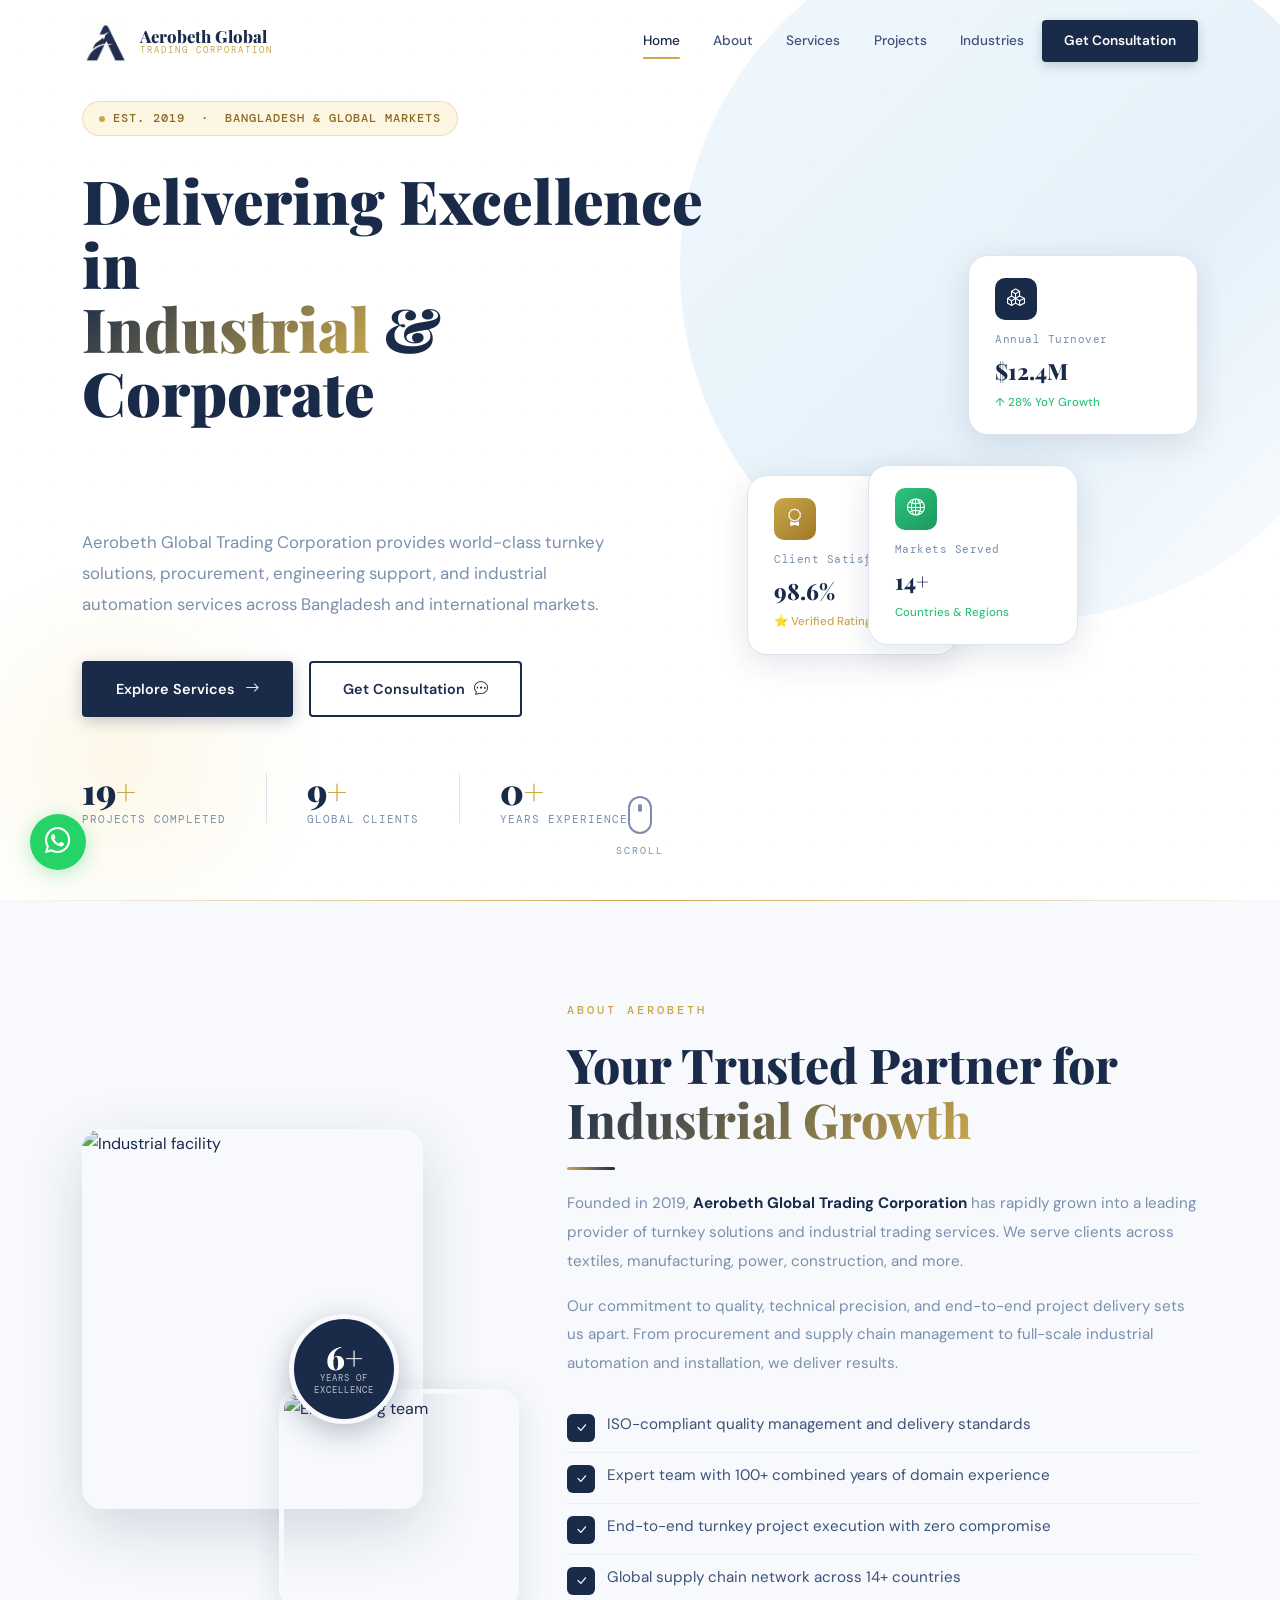
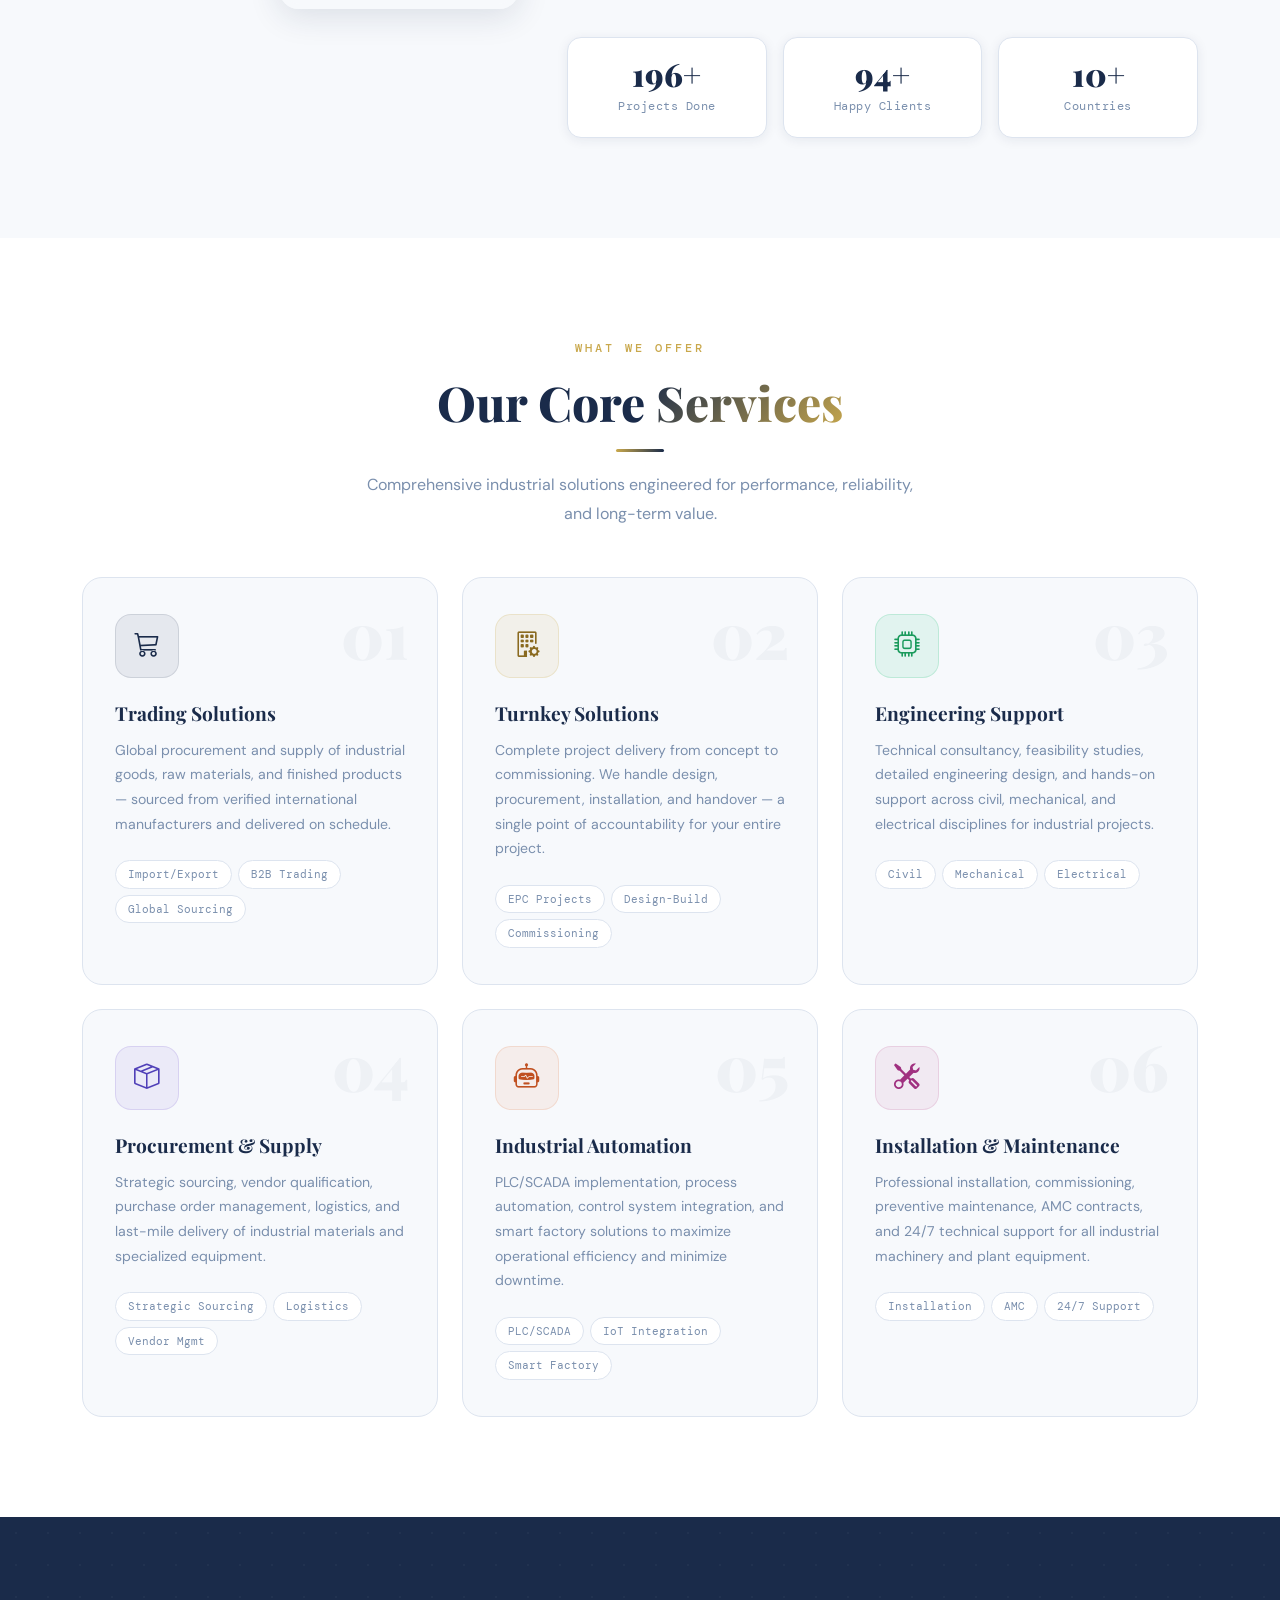
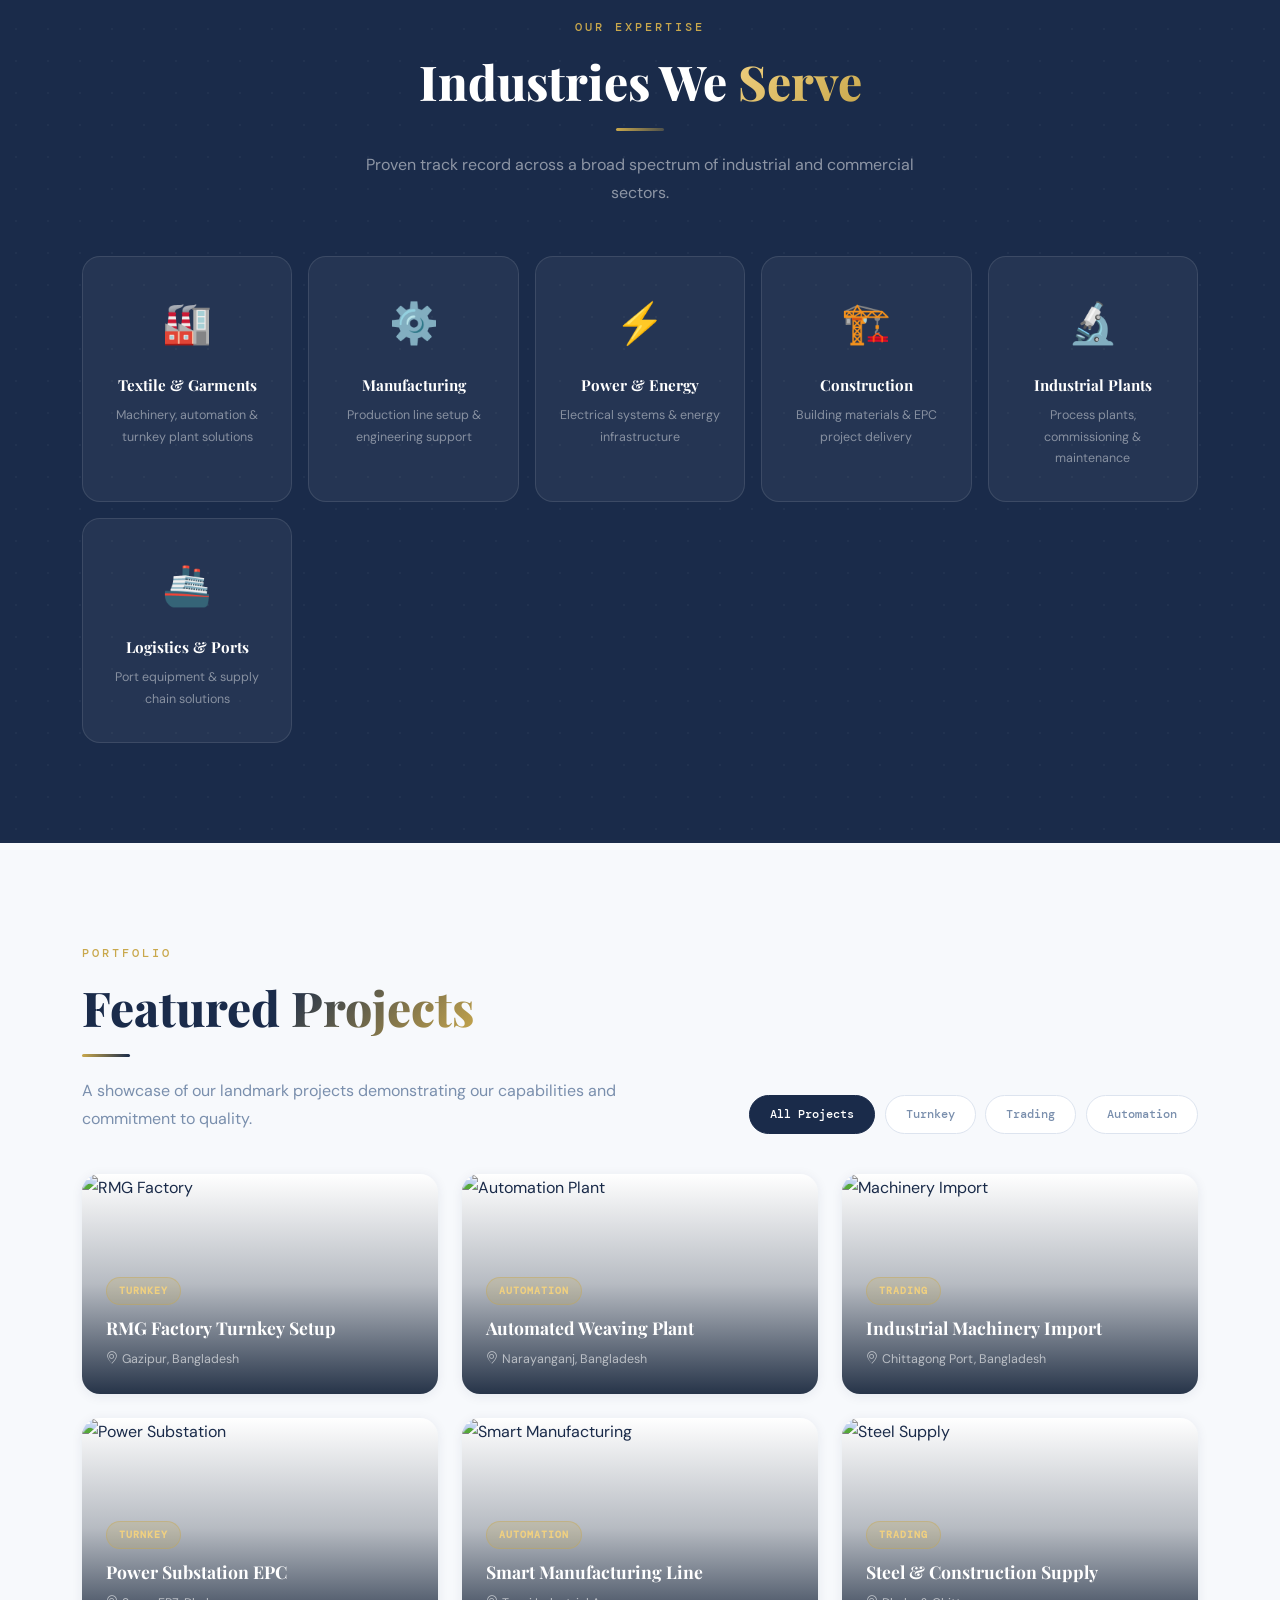
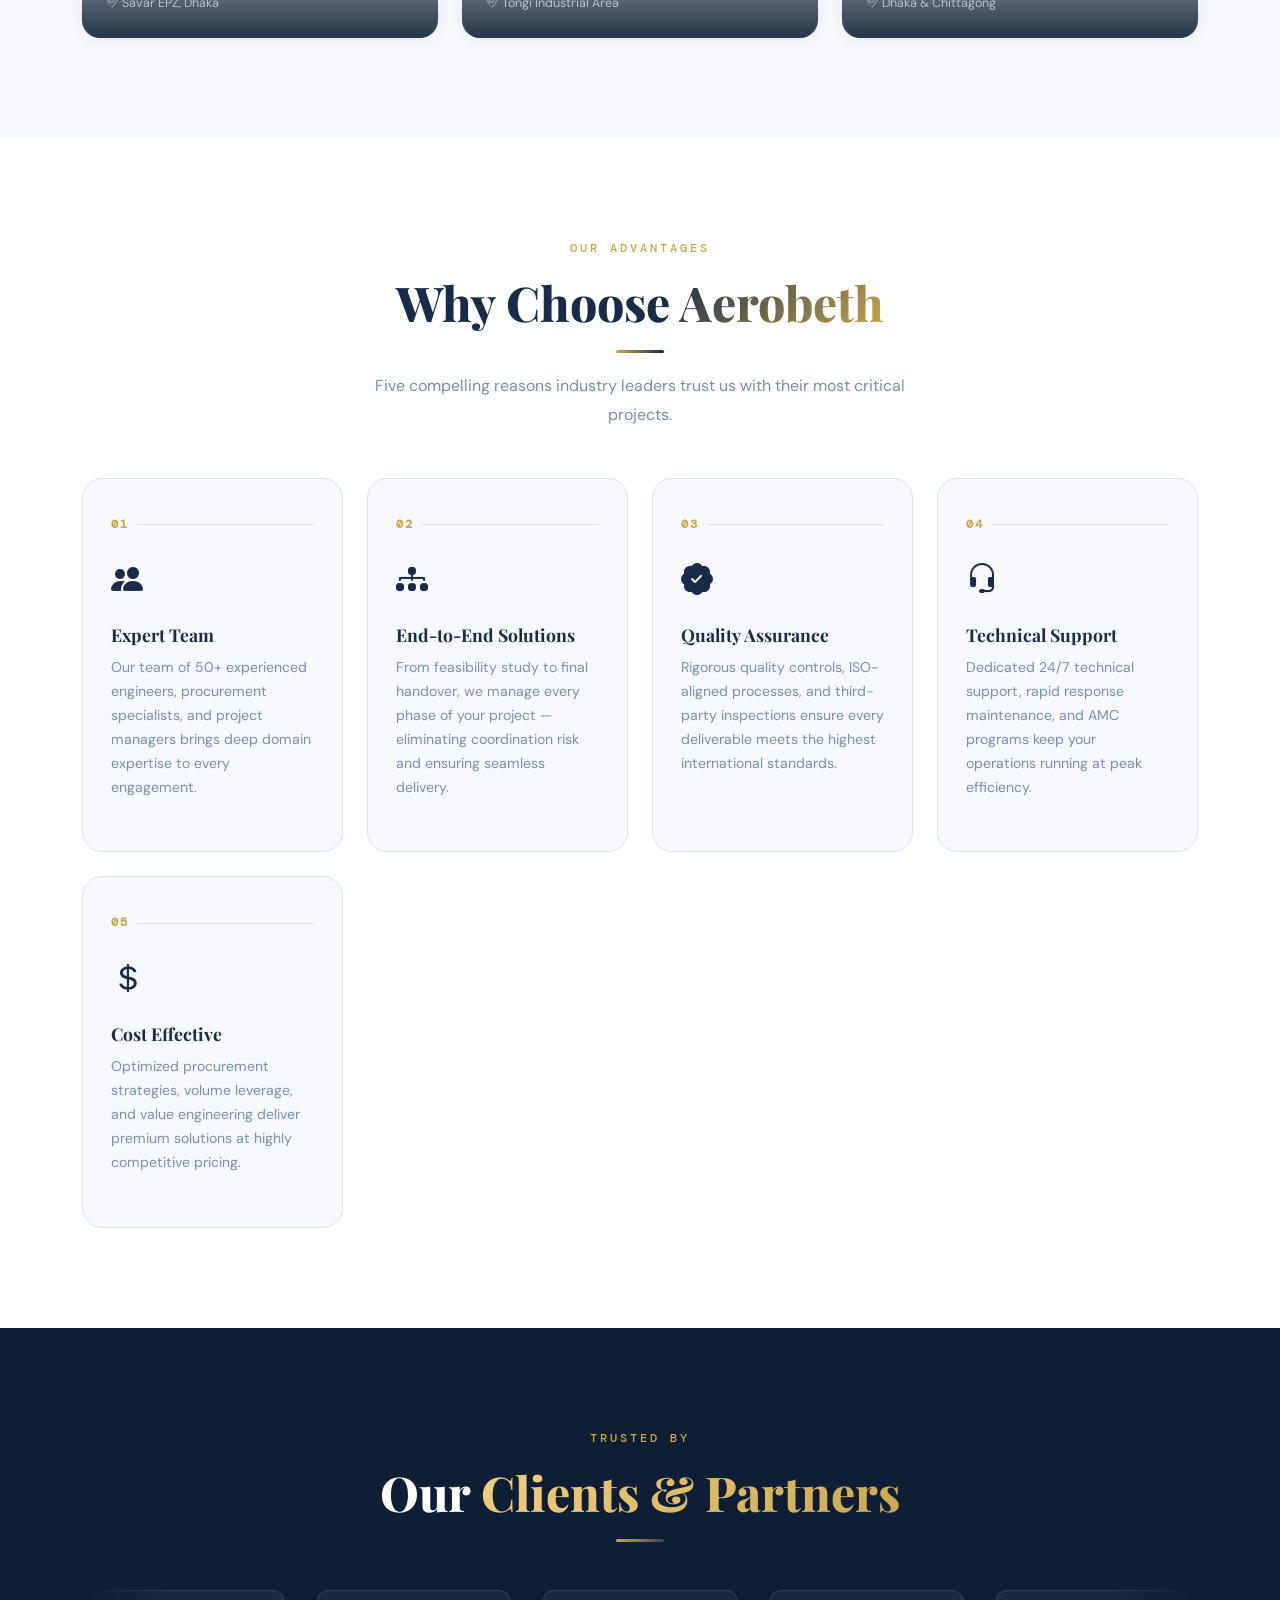
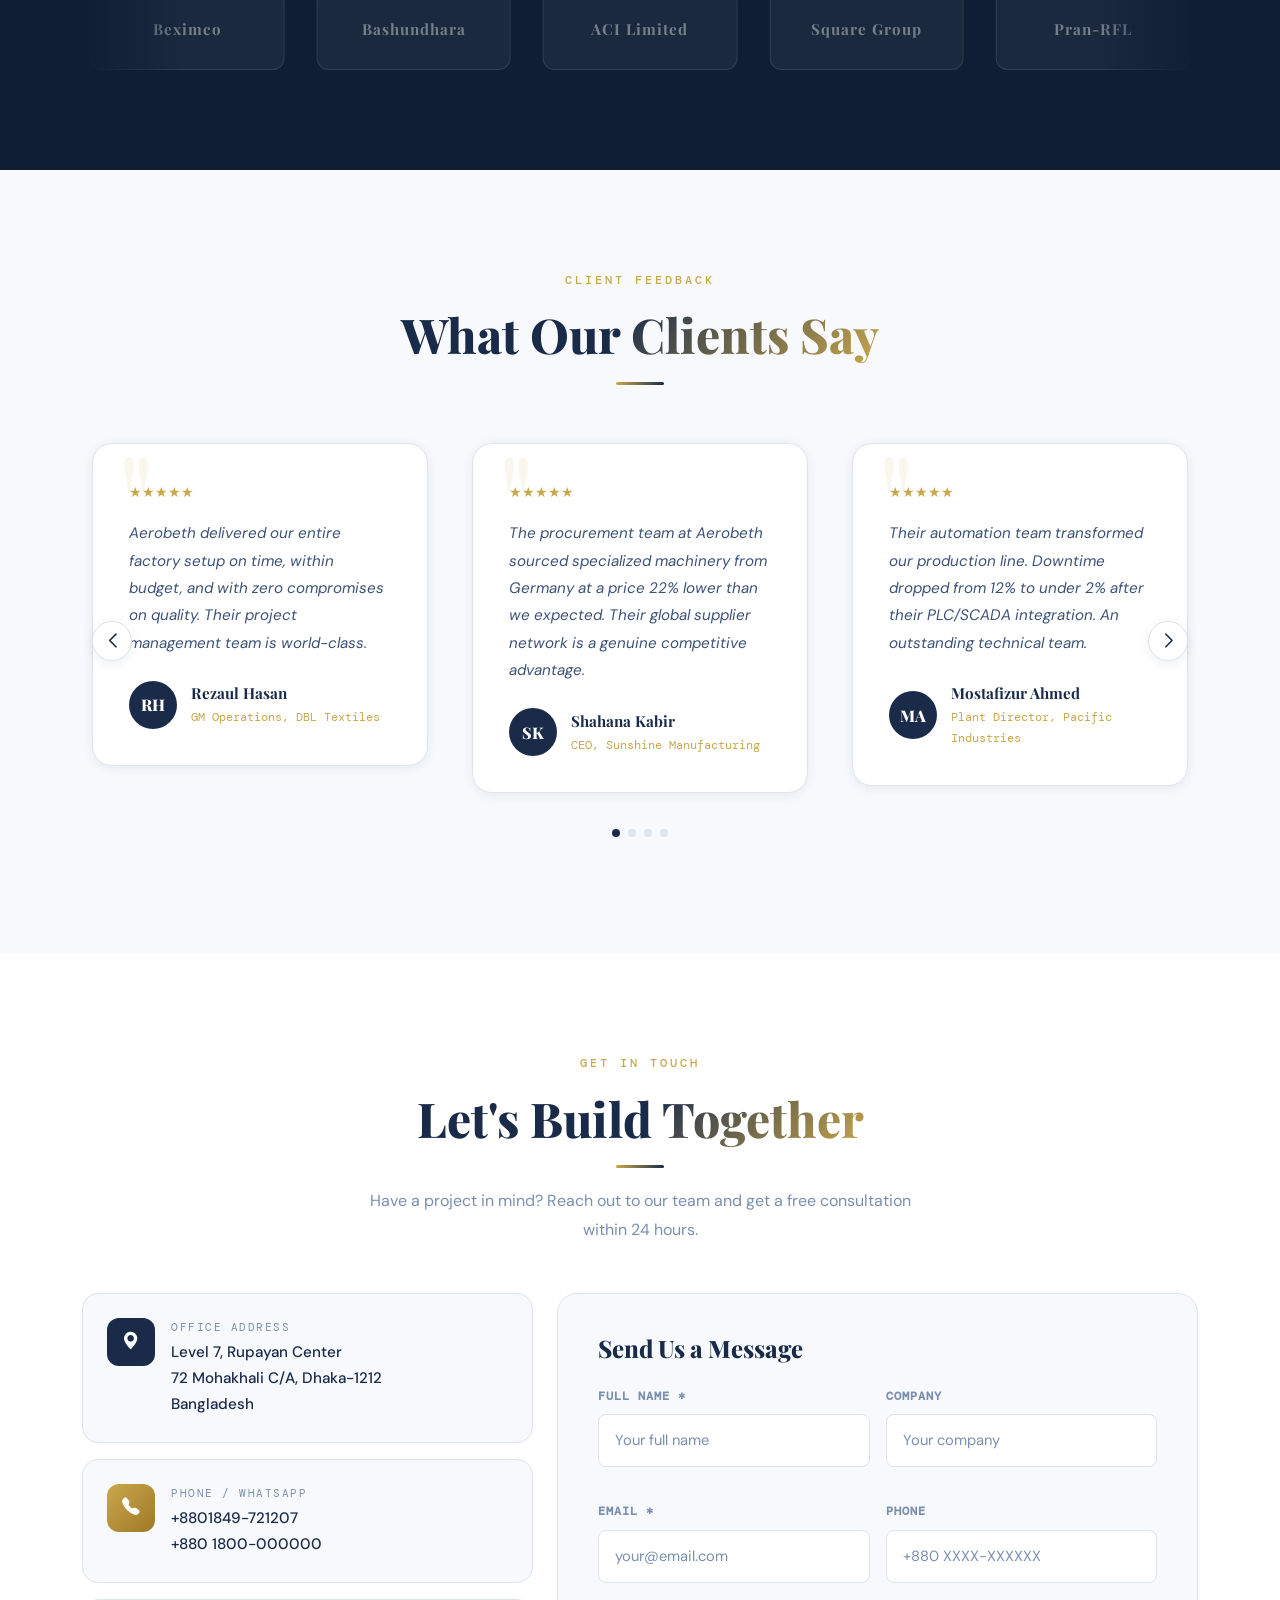
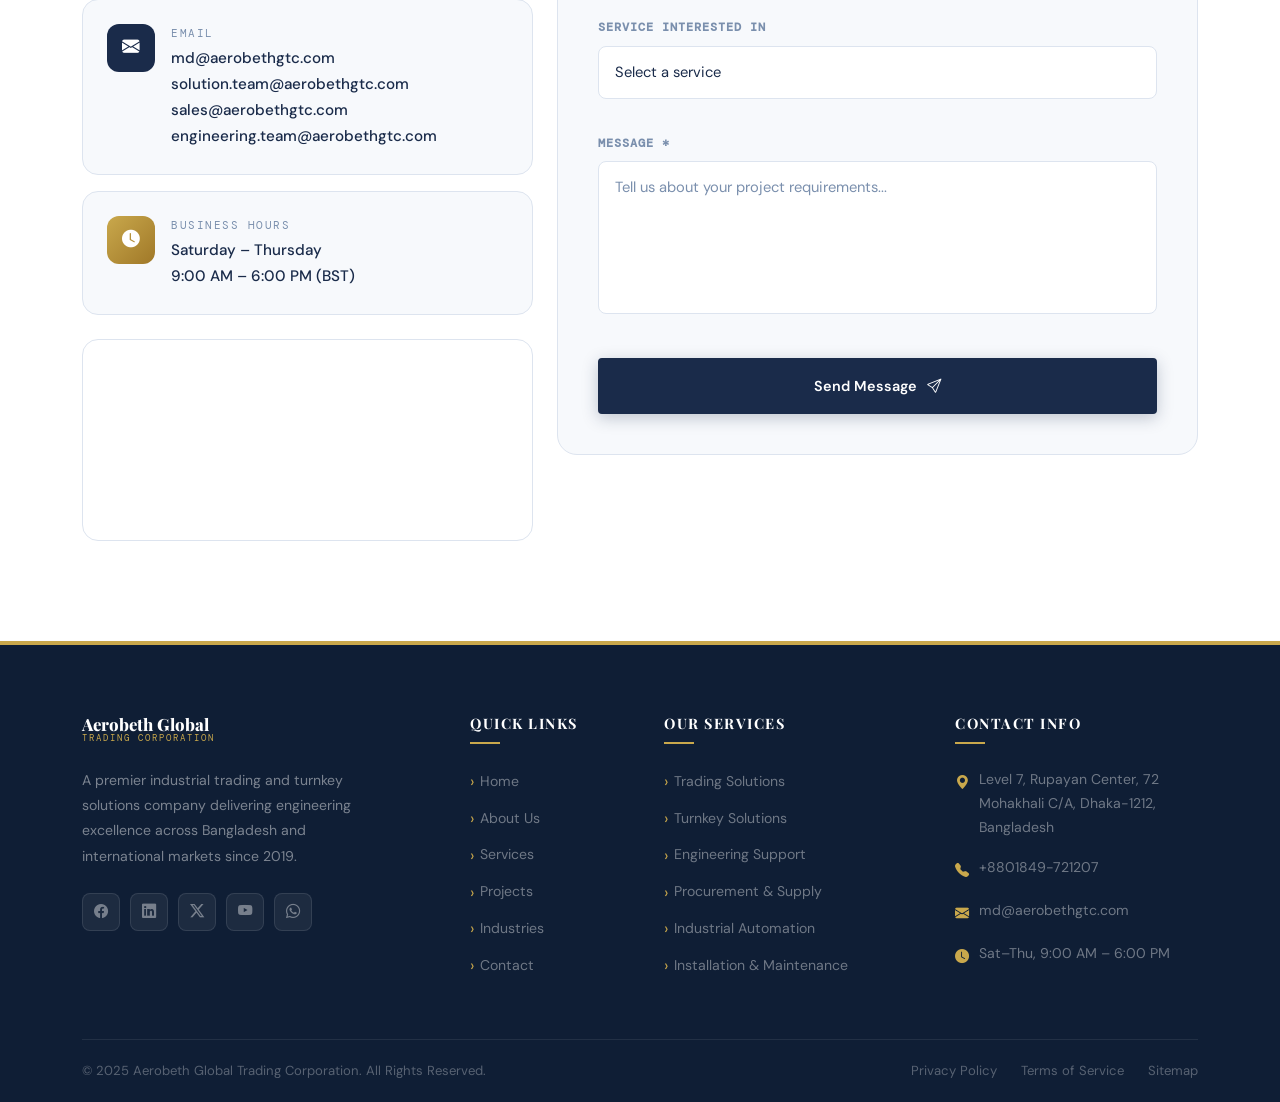
==== index.html @ a818eb40 "Aerobeth Global Trading Corporation" ====
<!DOCTYPE html>
<html lang="en">
<head>
  <meta charset="UTF-8" />
  <meta name="viewport" content="width=device-width, initial-scale=1.0" />
  <meta name="description" content="Aerobeth Global Trading Corporation – Premier Turnkey Solutions, Industrial Trading, Engineering Support & Procurement since 2019." />
  <title>Aerobeth Global Trading Corporation | Turnkey Solutions & Trading</title>

  <link rel="preconnect" href="https://fonts.googleapis.com" />
  <link rel="preconnect" href="https://fonts.gstatic.com" crossorigin />
  <link href="https://fonts.googleapis.com/css2?family=DM+Sans:wght@300;400;500;600;700&family=Playfair+Display:wght@700;800;900&family=DM+Mono:wght@400;500&display=swap" rel="stylesheet" />
  <link href="https://cdn.jsdelivr.net/npm/bootstrap@5.3.3/dist/css/bootstrap.min.css" rel="stylesheet" />
  <link href="https://cdn.jsdelivr.net/npm/bootstrap-icons@1.11.3/font/bootstrap-icons.css" rel="stylesheet" />
  <link href="https://cdnjs.cloudflare.com/ajax/libs/aos/2.3.4/aos.css" rel="stylesheet" />
  <link href="https://cdn.jsdelivr.net/npm/swiper@11/swiper-bundle.min.css" rel="stylesheet" />

<style>
:root {
  --navy: #1a2b4a;
  --navy-deep: #0f1e35;
  --navy-mid: #243655;
  --accent: #c9a84c;
  --accent-light: #f0d080;
  --accent-pale: #fdf6e3;
  --sky: #e8f4fb;
  --white: #ffffff;
  --off-white: #f7f9fc;
  --light-bg: #f0f4f9;
  --border: #dde4ef;
  --border-soft: #eaeff8;
  --text-dark: #1a2b4a;
  --text-mid: #3d5278;
  --text-muted: #7a8fad;
  --shadow-sm: 0 2px 12px rgba(26,43,74,0.08);
  --shadow-md: 0 8px 32px rgba(26,43,74,0.12);
  --shadow-lg: 0 20px 60px rgba(26,43,74,0.16);
  --font-display: 'Playfair Display', serif;
  --font-body: 'DM Sans', sans-serif;
  --font-mono: 'DM Mono', monospace;
  --transition: all 0.3s cubic-bezier(0.4,0,0.2,1);
}

*, *::before, *::after { box-sizing: border-box; margin: 0; padding: 0; }
html { scroll-behavior: smooth; }
body { font-family: var(--font-body); background: var(--white); color: var(--text-dark); overflow-x: hidden; line-height: 1.7; }
::selection { background: var(--navy); color: var(--white); }
::-webkit-scrollbar { width: 5px; }
::-webkit-scrollbar-track { background: var(--off-white); }
::-webkit-scrollbar-thumb { background: var(--navy); border-radius: 3px; }

/* PRELOADER */
#preloader {
  position: fixed; inset: 0;
  background: var(--navy-deep);
  display: flex; flex-direction: column; align-items: center; justify-content: center;
  z-index: 9999;
  transition: opacity 0.6s ease, visibility 0.6s ease;
}
#preloader.loaded { opacity: 0; visibility: hidden; }
.preloader-logo {
  font-family: var(--font-display);
  font-size: 2rem; font-weight: 900;
  color: #fff; letter-spacing: 2px; margin-bottom: 2rem;
  animation: pulse 1.5s ease infinite;
}
.preloader-logo span { color: var(--accent); }
.preloader-bar { width: 180px; height: 3px; background: rgba(255,255,255,0.15); border-radius: 3px; overflow: hidden; }
.preloader-progress { height: 100%; background: linear-gradient(90deg, var(--accent), var(--accent-light)); border-radius: 3px; animation: loading 2s ease forwards; }
@keyframes loading { from { width: 0; } to { width: 100%; } }
@keyframes pulse { 0%,100% { opacity:1; } 50% { opacity:0.5; } }

/* UTILITIES */
.section-padding { padding: 100px 0; }
.section-title { font-family: var(--font-display); font-size: clamp(2rem,4vw,3rem); font-weight: 800; line-height: 1.15; color: var(--navy); }
.section-subtitle { font-family: var(--font-mono); font-size: 0.78rem; font-weight: 500; letter-spacing: 3px; text-transform: uppercase; color: var(--accent); margin-bottom: 1rem; }
.section-desc { font-size: 1rem; color: var(--text-muted); max-width: 560px; margin: 1rem 0 0; line-height: 1.8; }
.gradient-text { background: linear-gradient(135deg, var(--navy), var(--accent)); -webkit-background-clip: text; -webkit-text-fill-color: transparent; background-clip: text; }
.accent-line { width: 48px; height: 3px; background: linear-gradient(90deg, var(--accent), var(--navy)); border-radius: 2px; margin: 1.2rem 0; }
.accent-line.centered { margin: 1.2rem auto; }

/* BUTTONS */
.btn-primary-custom {
  display: inline-flex; align-items: center; gap: 0.6rem;
  padding: 14px 32px;
  background: var(--navy);
  color: var(--white);
  font-family: var(--font-body); font-size: 0.9rem; font-weight: 600;
  border: 2px solid var(--navy);
  border-radius: 4px; text-decoration: none; cursor: pointer;
  transition: var(--transition);
  box-shadow: 0 4px 16px rgba(26,43,74,0.25);
}
.btn-primary-custom:hover { background: var(--navy-deep); border-color: var(--navy-deep); color: var(--white); transform: translateY(-2px); box-shadow: 0 8px 24px rgba(26,43,74,0.35); }

.btn-outline-custom {
  display: inline-flex; align-items: center; gap: 0.6rem;
  padding: 13px 32px;
  background: transparent; color: var(--navy);
  font-family: var(--font-body); font-size: 0.9rem; font-weight: 600;
  border: 2px solid var(--navy);
  border-radius: 4px; text-decoration: none; cursor: pointer;
  transition: var(--transition);
}
.btn-outline-custom:hover { background: var(--navy); color: var(--white); transform: translateY(-2px); }

/* NAVBAR */
#navbar {
  position: fixed; top: 0; left: 0; right: 0; z-index: 1000;
  padding: 18px 0; transition: var(--transition);
  background: transparent;
}
#navbar.scrolled {
  padding: 10px 0;
  background: rgba(255,255,255,0.97);
  backdrop-filter: blur(20px);
  border-bottom: 1px solid var(--border);
  box-shadow: var(--shadow-sm);
}
.navbar-brand-custom { display: flex; align-items: center; gap: 12px; text-decoration: none; }
.brand-logo { width: 46px; height: 46px; object-fit: contain; }
.brand-text { display: flex; flex-direction: column; line-height: 1.1; }
.brand-name { font-family: var(--font-display); font-size: 1.05rem; font-weight: 800; color: var(--navy); }
.brand-tag { font-family: var(--font-mono); font-size: 0.58rem; color: var(--accent); letter-spacing: 2px; text-transform: uppercase; }
.nav-links { display: flex; align-items: center; gap: 0.2rem; list-style: none; margin: 0; padding: 0; }
.nav-links a {
  display: block; padding: 8px 15px;
  font-family: var(--font-body); font-size: 0.85rem; font-weight: 500;
  color: var(--text-mid); text-decoration: none; border-radius: 4px;
  transition: var(--transition); position: relative;
}
.nav-links a:hover, .nav-links a.active { color: var(--navy); }
.nav-links a::after {
  content: ''; position: absolute; bottom: 2px; left: 15px; right: 15px;
  height: 2px; background: var(--accent); transform: scaleX(0); transition: var(--transition); border-radius: 1px;
}
.nav-links a:hover::after, .nav-links a.active::after { transform: scaleX(1); }
.nav-cta {
  padding: 9px 22px !important;
  background: var(--navy) !important; color: var(--white) !important;
  border-radius: 4px !important; font-weight: 600 !important;
  box-shadow: 0 4px 12px rgba(26,43,74,0.2);
}
.nav-cta::after { display: none; }
.nav-cta:hover { background: var(--navy-deep) !important; transform: translateY(-1px); }
.hamburger { display: none; flex-direction: column; gap: 5px; cursor: pointer; padding: 6px; background: none; border: none; }
.hamburger span { display: block; width: 26px; height: 2px; background: var(--navy); border-radius: 2px; transition: var(--transition); }
.hamburger.active span:nth-child(1) { transform: translateY(7px) rotate(45deg); }
.hamburger.active span:nth-child(2) { opacity: 0; }
.hamburger.active span:nth-child(3) { transform: translateY(-7px) rotate(-45deg); }
.mobile-nav {
  display: none; position: fixed; top: 0; right: -100%; width: min(320px,85vw); height: 100vh;
  background: var(--white); border-left: 1px solid var(--border);
  z-index: 999; padding: 80px 30px 30px; transition: right 0.4s cubic-bezier(0.4,0,0.2,1); overflow-y: auto;
}
.mobile-nav.open { right: 0; }
.mobile-nav-overlay { display: none; position: fixed; inset: 0; background: rgba(26,43,74,0.4); z-index: 998; backdrop-filter: blur(4px); }
.mobile-nav-overlay.open { display: block; }
.mobile-nav-links { list-style: none; padding: 0; margin: 0; }
.mobile-nav-links li { border-bottom: 1px solid var(--border-soft); }
.mobile-nav-links a { display: block; padding: 16px 0; color: var(--text-dark); font-family: var(--font-body); font-size: 1rem; font-weight: 500; text-decoration: none; transition: var(--transition); }
.mobile-nav-links a:hover { color: var(--navy); padding-left: 8px; }

/* HERO */
#hero {
  min-height: 100vh; position: relative; display: flex; align-items: center;
  overflow: hidden; background: var(--white);
}
.hero-bg {
  position: absolute; inset: 0;
  background: url('https://images.unsplash.com/photo-1504307651254-35680f356dfd?w=1920&q=80') center/cover no-repeat;
  opacity: 0.06;
}
.hero-pattern {
  position: absolute; inset: 0;
  background-image: radial-gradient(circle, var(--navy) 1px, transparent 1px);
  background-size: 36px 36px; opacity: 0.04;
}
.hero-shape {
  position: absolute; right: -100px; top: -80px;
  width: 700px; height: 700px;
  background: linear-gradient(135deg, var(--sky) 0%, #d4e8f7 60%, transparent 100%);
  border-radius: 50%; opacity: 0.6;
}
.hero-shape-2 {
  position: absolute; left: -80px; bottom: -60px;
  width: 400px; height: 400px;
  background: radial-gradient(circle, var(--accent-pale) 0%, transparent 70%);
  opacity: 0.8;
}
.hero-content { position: relative; z-index: 2; }
.hero-badge {
  display: inline-flex; align-items: center; gap: 8px;
  padding: 7px 16px;
  background: var(--accent-pale); border: 1px solid rgba(201,168,76,0.3);
  border-radius: 50px;
  font-family: var(--font-mono); font-size: 0.72rem; font-weight: 500;
  color: #8a6a20; letter-spacing: 1px; text-transform: uppercase; margin-bottom: 2rem;
}
.hero-badge .dot { width: 6px; height: 6px; background: var(--accent); border-radius: 50%; animation: dotBlink 1.5s ease infinite; }
@keyframes dotBlink { 0%,100% { opacity:1; } 50% { opacity:0.2; } }
.hero-heading { font-family: var(--font-display); font-size: clamp(2.6rem,5.5vw,3.8rem); font-weight: 900; line-height: 1.05; color: var(--navy); margin-bottom: 0.5rem; }
.hero-typed-wrap { font-family: var(--font-display); font-size: clamp(1.8rem,4vw,3.2rem); font-weight: 700; min-height: 1.4em; margin-bottom: 1.5rem; color: var(--accent); }
.typed-cursor { color: var(--navy); }
.hero-desc { font-size: 1.05rem; color: var(--text-muted); max-width: 540px; margin-bottom: 2.5rem; line-height: 1.85; }
.hero-btns { display: flex; flex-wrap: wrap; gap: 1rem; margin-bottom: 3.5rem; }
.hero-stats { display: flex; gap: 2.5rem; flex-wrap: wrap; }
.hero-stat { display: flex; flex-direction: column; gap: 2px; }
.hero-stat-divider { width: 1px; height: 50px; background: var(--border); }
.hero-stat-num { font-family: var(--font-display); font-size: 2.2rem; font-weight: 900; color: var(--navy); line-height: 1; }
.hero-stat-num span { color: var(--accent); }
.hero-stat-label { font-family: var(--font-mono); font-size: 0.7rem; color: var(--text-muted); letter-spacing: 1px; text-transform: uppercase; }

/* Hero Visual */
.hero-visual { position: relative; height: 540px; display: flex; align-items: center; justify-content: center; }
.hero-card-float {
  position: absolute;
  background: var(--white);
  border: 1px solid var(--border);
  border-radius: 20px;
  padding: 22px 26px;
  box-shadow: var(--shadow-md);
}
.hero-card-1 { top: 60px; right: 0; width: 230px; animation: floatCard 5s ease-in-out infinite; }
.hero-card-2 { bottom: 80px; left: 0; width: 210px; animation: floatCard 6s ease-in-out infinite; animation-delay: 2s; }
.hero-card-3 { animation: floatCard3 7s ease-in-out infinite; animation-delay: 1s; top: 50%; left: 50%; margin-left: -105px; width: 210px; }
@keyframes floatCard { 0%,100% { transform: translateY(0); } 50% { transform: translateY(-12px); } }
@keyframes floatCard3 { 0%,100% { transform: translateY(-50%); } 50% { transform: translateY(calc(-50% - 12px)); } }
.card-icon-wrap { width: 42px; height: 42px; background: var(--navy); border-radius: 10px; display: flex; align-items: center; justify-content: center; font-size: 1.1rem; color: #fff; margin-bottom: 10px; }
.card-icon-gold { background: linear-gradient(135deg, var(--accent), #a07828); }
.card-icon-green { background: linear-gradient(135deg, #2ec27e, #1a9a5c); }
.card-label { font-family: var(--font-mono); font-size: 0.68rem; color: var(--text-muted); letter-spacing: 0.5px; margin-bottom: 4px; }
.card-value { font-family: var(--font-display); font-size: 1.4rem; font-weight: 800; color: var(--navy); }
.card-sub { font-family: var(--font-body); font-size: 0.72rem; color: #2ec27e; margin-top: 2px; font-weight: 500; }
.card-sub-gold { color: var(--accent); }
.hero-scroll { position: absolute; bottom: 40px; left: 50%; transform: translateX(-50%); z-index: 2; display: flex; flex-direction: column; align-items: center; gap: 8px; color: var(--text-muted); font-family: var(--font-mono); font-size: 0.65rem; letter-spacing: 2px; text-transform: uppercase; text-decoration: none; transition: var(--transition); }
.hero-scroll:hover { color: var(--navy); }
.scroll-mouse { width: 24px; height: 38px; border: 2px solid currentColor; border-radius: 12px; position: relative; }
.scroll-wheel { width: 4px; height: 8px; background: currentColor; border-radius: 2px; position: absolute; top: 6px; left: 50%; transform: translateX(-50%); animation: scrollWheel 2s ease infinite; }
@keyframes scrollWheel { 0%,100% { opacity:1; transform: translateX(-50%) translateY(0); } 100% { opacity:0; transform: translateX(-50%) translateY(12px); } }

/* ABOUT */
#about { background: var(--off-white); position: relative; overflow: hidden; }
#about::before { content: ''; position: absolute; top: 0; left: 0; right: 0; height: 1px; background: linear-gradient(90deg, transparent, var(--accent), transparent); }
.about-img-stack { position: relative; height: 480px; }
.about-img-main { position: absolute; top: 0; left: 0; width: 78%; height: 380px; border-radius: 20px; overflow: hidden; box-shadow: var(--shadow-lg); }
.about-img-main img { width: 100%; height: 100%; object-fit: cover; }
.about-img-accent { position: absolute; bottom: 0; right: 0; width: 55%; height: 220px; border-radius: 20px; overflow: hidden; border: 5px solid var(--off-white); box-shadow: var(--shadow-md); }
.about-img-accent img { width: 100%; height: 100%; object-fit: cover; }
.about-exp-badge { position: absolute; top: 50%; left: 60%; transform: translate(-50%,-50%); width: 110px; height: 110px; background: var(--navy); border-radius: 50%; display: flex; flex-direction: column; align-items: center; justify-content: center; z-index: 2; box-shadow: 0 8px 30px rgba(26,43,74,0.3); border: 5px solid var(--off-white); }
.about-exp-badge .num { font-family: var(--font-display); font-size: 2rem; font-weight: 900; color: var(--white); line-height: 1; }
.about-exp-badge .label { font-family: var(--font-mono); font-size: 0.55rem; color: rgba(255,255,255,0.7); text-transform: uppercase; letter-spacing: 1px; text-align: center; line-height: 1.3; }
.feature-list { list-style: none; padding: 0; margin: 1.5rem 0; }
.feature-list li { display: flex; align-items: flex-start; gap: 12px; padding: 10px 0; font-size: 0.95rem; color: var(--text-mid); border-bottom: 1px solid var(--border-soft); }
.feature-list li:last-child { border-bottom: none; }
.feature-list .icon { width: 28px; height: 28px; background: var(--navy); border-radius: 6px; display: flex; align-items: center; justify-content: center; color: #fff; font-size: 0.8rem; flex-shrink: 0; margin-top: 2px; }
.counters-row { display: grid; grid-template-columns: repeat(3, 1fr); gap: 1rem; margin-top: 2rem; }
.counter-box { background: var(--white); border: 1px solid var(--border); border-radius: 14px; padding: 20px 16px; text-align: center; transition: var(--transition); box-shadow: var(--shadow-sm); }
.counter-box:hover { border-color: var(--navy); transform: translateY(-4px); box-shadow: var(--shadow-md); }
.counter-num { font-family: var(--font-display); font-size: 2rem; font-weight: 900; color: var(--navy); line-height: 1; }
.counter-label { font-size: 0.75rem; color: var(--text-muted); margin-top: 6px; font-family: var(--font-mono); letter-spacing: 0.5px; }

/* SERVICES */
#services { background: var(--white); position: relative; }
.services-grid { display: grid; grid-template-columns: repeat(auto-fit, minmax(320px, 1fr)); gap: 1.5rem; margin-top: 3rem; }
.service-card { position: relative; background: var(--off-white); border: 1px solid var(--border); border-radius: 20px; padding: 36px 32px; overflow: hidden; cursor: pointer; transition: var(--transition); }
.service-card::before { content: ''; position: absolute; top: 0; left: 0; right: 0; height: 4px; background: linear-gradient(90deg, var(--navy), var(--accent)); transform: scaleX(0); transition: var(--transition); transform-origin: left; }
.service-card:hover { transform: translateY(-8px); border-color: var(--navy); box-shadow: var(--shadow-lg); background: var(--white); }
.service-card:hover::before { transform: scaleX(1); }
.service-icon-wrap { width: 64px; height: 64px; border-radius: 16px; display: flex; align-items: center; justify-content: center; font-size: 1.6rem; margin-bottom: 1.5rem; transition: var(--transition); }
.service-card:hover .service-icon-wrap { transform: scale(1.08); }
.icon-blue { background: rgba(26,43,74,0.08); color: var(--navy); border: 1px solid rgba(26,43,74,0.12); }
.icon-gold { background: rgba(201,168,76,0.1); color: #8a6a20; border: 1px solid rgba(201,168,76,0.2); }
.icon-green { background: rgba(46,194,126,0.1); color: #1a9a5c; border: 1px solid rgba(46,194,126,0.2); }
.icon-purple { background: rgba(100,70,200,0.08); color: #5040b8; border: 1px solid rgba(100,70,200,0.15); }
.icon-orange { background: rgba(220,100,40,0.08); color: #c05020; border: 1px solid rgba(220,100,40,0.15); }
.icon-pink { background: rgba(180,60,130,0.08); color: #a03080; border: 1px solid rgba(180,60,130,0.15); }
.service-title { font-family: var(--font-display); font-size: 1.2rem; font-weight: 700; color: var(--navy); margin-bottom: 0.8rem; }
.service-desc { font-size: 0.88rem; color: var(--text-muted); line-height: 1.75; margin-bottom: 1.5rem; }
.service-tags { display: flex; flex-wrap: wrap; gap: 6px; }
.service-tag { padding: 4px 12px; background: var(--white); border: 1px solid var(--border); border-radius: 20px; font-family: var(--font-mono); font-size: 0.68rem; color: var(--text-muted); transition: var(--transition); }
.service-card:hover .service-tag { border-color: var(--navy); color: var(--navy); }
.service-number { position: absolute; top: 24px; right: 28px; font-family: var(--font-display); font-size: 4rem; font-weight: 900; color: rgba(26,43,74,0.04); line-height: 1; z-index: 0; transition: var(--transition); }
.service-card:hover .service-number { color: rgba(201,168,76,0.08); }

/* INDUSTRIES */
#industries { background: var(--navy); position: relative; overflow: hidden; }
#industries::before { content: ''; position: absolute; inset: 0; background-image: radial-gradient(circle, rgba(255,255,255,0.03) 1px, transparent 1px); background-size: 32px 32px; }
#industries .section-title { color: var(--white); }
#industries .section-subtitle { color: var(--accent); }
#industries .section-desc { color: rgba(255,255,255,0.55); }
#industries .accent-line { background: linear-gradient(90deg, var(--accent), rgba(201,168,76,0.3)); }
.industry-cards { display: grid; grid-template-columns: repeat(auto-fit, minmax(200px, 1fr)); gap: 1rem; margin-top: 3rem; }
.industry-card { background: rgba(255,255,255,0.05); border: 1px solid rgba(255,255,255,0.1); border-radius: 18px; padding: 32px 24px; text-align: center; transition: var(--transition); cursor: pointer; position: relative; overflow: hidden; }
.industry-card::after { content: ''; position: absolute; inset: 0; background: linear-gradient(135deg, rgba(201,168,76,0.08), transparent); opacity: 0; transition: var(--transition); }
.industry-card:hover { transform: translateY(-6px); border-color: rgba(201,168,76,0.4); background: rgba(255,255,255,0.08); }
.industry-card:hover::after { opacity: 1; }
.industry-icon { font-size: 2.5rem; margin-bottom: 1rem; display: block; transition: var(--transition); }
.industry-card:hover .industry-icon { transform: scale(1.15); }
.industry-name { font-family: var(--font-display); font-size: 0.95rem; font-weight: 700; color: var(--white); margin-bottom: 0.4rem; }
.industry-desc { font-size: 0.78rem; color: rgba(255,255,255,0.45); }

/* PROJECTS */
#projects { background: var(--off-white); }
.filter-tabs { display: flex; flex-wrap: wrap; gap: 0.6rem; }
.filter-btn { padding: 8px 20px; background: var(--white); border: 1px solid var(--border); border-radius: 50px; color: var(--text-muted); font-family: var(--font-mono); font-size: 0.78rem; font-weight: 500; cursor: pointer; transition: var(--transition); }
.filter-btn:hover, .filter-btn.active { background: var(--navy); border-color: var(--navy); color: var(--white); }
.projects-grid { display: grid; grid-template-columns: repeat(auto-fill, minmax(300px, 1fr)); gap: 1.5rem; margin-top: 2.5rem; }
.project-card { border-radius: 18px; overflow: hidden; position: relative; cursor: pointer; transition: var(--transition); background: var(--white); box-shadow: var(--shadow-sm); }
.project-card:hover { transform: translateY(-6px); box-shadow: var(--shadow-lg); }
.project-img { width: 100%; height: 220px; object-fit: cover; transition: transform 0.6s ease; display: block; }
.project-card:hover .project-img { transform: scale(1.06); }
.project-overlay { position: absolute; inset: 0; background: linear-gradient(to top, rgba(15,30,53,0.9) 0%, rgba(15,30,53,0.3) 50%, transparent 100%); display: flex; flex-direction: column; justify-content: flex-end; padding: 24px; transition: var(--transition); }
.project-category { display: inline-block; padding: 4px 12px; background: rgba(201,168,76,0.2); border: 1px solid rgba(201,168,76,0.4); border-radius: 20px; font-family: var(--font-mono); font-size: 0.65rem; font-weight: 600; color: var(--accent-light); letter-spacing: 1px; text-transform: uppercase; margin-bottom: 8px; width: fit-content; }
.project-title { font-family: var(--font-display); font-size: 1.1rem; font-weight: 700; color: var(--white); margin-bottom: 6px; }
.project-location { font-size: 0.78rem; color: rgba(255,255,255,0.6); display: flex; align-items: center; gap: 4px; }
.project-view-btn { position: absolute; top: 50%; left: 50%; transform: translate(-50%,-50%) scale(0); width: 50px; height: 50px; background: var(--white); border-radius: 50%; display: flex; align-items: center; justify-content: center; color: var(--navy); font-size: 1.2rem; transition: var(--transition); box-shadow: var(--shadow-md); }
.project-card:hover .project-view-btn { transform: translate(-50%,-50%) scale(1); }

/* Modal */
.modal-light .modal-content { background: var(--white); border: 1px solid var(--border); border-radius: 20px; color: var(--text-dark); box-shadow: var(--shadow-lg); }
.modal-light .btn-close { } 
.modal-project-img { width: 100%; height: 280px; object-fit: cover; border-radius: 12px; margin-bottom: 1.5rem; }
.modal-category { display: inline-block; padding: 4px 14px; background: var(--accent-pale); border: 1px solid rgba(201,168,76,0.3); border-radius: 20px; font-family: var(--font-mono); font-size: 0.72rem; font-weight: 600; color: #8a6a20; letter-spacing: 1px; text-transform: uppercase; margin-bottom: 1rem; }

/* WHY US */
#why-us { background: var(--white); }
.why-grid { display: grid; grid-template-columns: repeat(auto-fit, minmax(260px, 1fr)); gap: 1.5rem; }
.why-card { position: relative; background: var(--off-white); border: 1px solid var(--border); border-radius: 20px; padding: 36px 28px; overflow: hidden; transition: var(--transition); }
.why-card:hover { transform: translateY(-6px); border-color: var(--navy); box-shadow: var(--shadow-md); background: var(--white); }
.why-num { font-family: var(--font-mono); font-size: 0.72rem; font-weight: 700; color: var(--accent); letter-spacing: 2px; text-transform: uppercase; margin-bottom: 1.2rem; display: flex; align-items: center; gap: 8px; }
.why-num::after { content: ''; flex: 1; height: 1px; background: var(--border); }
.why-icon { font-size: 2rem; color: var(--navy); margin-bottom: 1rem; transition: var(--transition); }
.why-card:hover .why-icon { transform: scale(1.1); color: var(--accent); }
.why-title { font-family: var(--font-display); font-size: 1.1rem; font-weight: 700; color: var(--navy); margin-bottom: 0.7rem; }
.why-desc { font-size: 0.88rem; color: var(--text-muted); line-height: 1.7; }

/* CLIENTS */
#clients { background: var(--navy-deep); }
#clients .section-title { color: var(--white); }
#clients .section-subtitle { color: var(--accent); }
#clients .accent-line { background: linear-gradient(90deg, var(--accent), rgba(201,168,76,0.3)); }
.clients-slider-wrap { overflow: hidden; position: relative; margin-top: 2.5rem; }
.clients-slider-wrap::before, .clients-slider-wrap::after { content: ''; position: absolute; top: 0; bottom: 0; width: 100px; z-index: 2; }
.clients-slider-wrap::before { left: 0; background: linear-gradient(to right, var(--navy-deep), transparent); }
.clients-slider-wrap::after { right: 0; background: linear-gradient(to left, var(--navy-deep), transparent); }
.client-logo-card { background: rgba(255,255,255,0.05); border: 1px solid rgba(255,255,255,0.1); border-radius: 12px; padding: 20px 28px; display: flex !important; align-items: center; justify-content: center; height: 80px; transition: var(--transition); margin: 0 8px; }
.client-logo-card:hover { border-color: rgba(201,168,76,0.3); background: rgba(255,255,255,0.08); }
.client-logo-card span { font-family: var(--font-display); font-size: 0.95rem; font-weight: 700; color: rgba(255,255,255,0.4); letter-spacing: 1px; transition: var(--transition); white-space: nowrap; }
.client-logo-card:hover span { color: rgba(255,255,255,0.8); }

/* TESTIMONIALS */
#testimonials { background: var(--off-white); }
.testimonial-card { background: var(--white); border: 1px solid var(--border); border-radius: 20px; padding: 36px; position: relative; overflow: hidden; transition: var(--transition); height: 100%; margin: 10px; box-shadow: var(--shadow-sm); }
.testimonial-card::before { content: '"'; position: absolute; top: -10px; left: 24px; font-size: 8rem; color: rgba(201,168,76,0.1); font-family: var(--font-display); line-height: 1; }
.testimonial-card:hover { box-shadow: var(--shadow-md); transform: translateY(-4px); }
.stars { color: var(--accent); font-size: 0.9rem; margin-bottom: 1rem; }
.testimonial-text { font-size: 0.95rem; color: var(--text-mid); line-height: 1.8; margin-bottom: 1.5rem; font-style: italic; }
.testimonial-author { display: flex; align-items: center; gap: 14px; }
.author-avatar { width: 48px; height: 48px; border-radius: 50%; background: var(--navy); display: flex; align-items: center; justify-content: center; font-family: var(--font-display); font-size: 1rem; font-weight: 800; color: var(--white); flex-shrink: 0; }
.author-name { font-family: var(--font-display); font-size: 0.95rem; font-weight: 700; color: var(--navy); }
.author-role { font-size: 0.78rem; color: var(--accent); font-family: var(--font-mono); }
.swiper-pagination-bullet { background: var(--border) !important; opacity: 1; }
.swiper-pagination-bullet-active { background: var(--navy) !important; }
.swiper-button-next, .swiper-button-prev { color: var(--navy) !important; width: 40px !important; height: 40px !important; background: var(--white); border-radius: 50%; border: 1px solid var(--border); box-shadow: var(--shadow-sm); }
.swiper-button-next::after, .swiper-button-prev::after { font-size: 0.9rem !important; font-weight: 700; }

/* CONTACT */
#contact { background: var(--white); }
.contact-info-card { background: var(--off-white); border: 1px solid var(--border); border-radius: 16px; padding: 24px; margin-bottom: 1rem; display: flex; gap: 16px; align-items: flex-start; transition: var(--transition); }
.contact-info-card:hover { border-color: var(--navy); transform: translateX(4px); box-shadow: var(--shadow-sm); }
.contact-icon { width: 48px; height: 48px; background: var(--navy); border-radius: 12px; display: flex; align-items: center; justify-content: center; color: var(--white); font-size: 1.1rem; flex-shrink: 0; }
.contact-icon.gold { background: linear-gradient(135deg, var(--accent), #a07828); }
.contact-detail-label { font-family: var(--font-mono); font-size: 0.68rem; color: var(--text-muted); text-transform: uppercase; letter-spacing: 1.5px; margin-bottom: 4px; }
.contact-detail-value { font-size: 0.95rem; color: var(--text-dark); font-weight: 500; }
.contact-form-wrap { background: var(--off-white); border: 1px solid var(--border); border-radius: 20px; padding: 40px; }
.form-group { margin-bottom: 1.2rem; }
.form-label-custom { display: block; font-family: var(--font-mono); font-size: 0.72rem; font-weight: 600; color: var(--text-muted); text-transform: uppercase; letter-spacing: 1px; margin-bottom: 8px; }
.form-control-custom { width: 100%; padding: 13px 16px; background: var(--white); border: 1.5px solid var(--border); border-radius: 8px; color: var(--text-dark); font-family: var(--font-body); font-size: 0.92rem; transition: var(--transition); outline: none; resize: none; }
.form-control-custom::placeholder { color: var(--text-muted); }
.form-control-custom:focus { border-color: var(--navy); box-shadow: 0 0 0 3px rgba(26,43,74,0.08); }
.map-embed { border-radius: 16px; overflow: hidden; margin-top: 1.5rem; border: 1px solid var(--border); }

/* FOOTER */
footer { background: var(--navy-deep); border-top: 4px solid var(--accent); padding-top: 70px; }
.footer-brand { margin-bottom: 1.5rem; }
.footer-brand .brand-name { color: var(--white); }
.footer-brand .brand-tag { color: var(--accent); }
.footer-desc { font-size: 0.88rem; color: rgba(255,255,255,0.45); line-height: 1.8; margin: 1rem 0 1.5rem; max-width: 300px; }
.social-links { display: flex; gap: 10px; }
.social-link { width: 38px; height: 38px; background: rgba(255,255,255,0.06); border: 1px solid rgba(255,255,255,0.1); border-radius: 8px; display: flex; align-items: center; justify-content: center; color: rgba(255,255,255,0.4); text-decoration: none; transition: var(--transition); font-size: 0.9rem; }
.social-link:hover { background: var(--accent); border-color: var(--accent); color: var(--white); transform: translateY(-3px); }
.footer-heading { font-family: var(--font-display); font-size: 0.9rem; font-weight: 700; color: var(--white); text-transform: uppercase; letter-spacing: 1.5px; margin-bottom: 1.5rem; position: relative; padding-bottom: 12px; }
.footer-heading::after { content: ''; position: absolute; bottom: 0; left: 0; width: 30px; height: 2px; background: var(--accent); }
.footer-links { list-style: none; padding: 0; margin: 0; }
.footer-links li { margin-bottom: 0.6rem; }
.footer-links a { color: rgba(255,255,255,0.4); text-decoration: none; font-size: 0.88rem; transition: var(--transition); display: flex; align-items: center; gap: 6px; }
.footer-links a::before { content: '›'; color: var(--accent); font-size: 1rem; }
.footer-links a:hover { color: var(--white); padding-left: 4px; }
.footer-contact-item { display: flex; gap: 10px; margin-bottom: 1rem; font-size: 0.88rem; color: rgba(255,255,255,0.4); }
.footer-contact-item i { color: var(--accent); margin-top: 3px; flex-shrink: 0; }
.footer-bottom { border-top: 1px solid rgba(255,255,255,0.08); padding: 20px 0; margin-top: 50px; display: flex; align-items: center; justify-content: space-between; flex-wrap: wrap; gap: 1rem; }
.footer-bottom p { font-size: 0.82rem; color: rgba(255,255,255,0.3); margin: 0; }
.footer-bottom-links { display: flex; gap: 1.5rem; }
.footer-bottom-links a { font-size: 0.82rem; color: rgba(255,255,255,0.3); text-decoration: none; transition: var(--transition); }
.footer-bottom-links a:hover { color: var(--accent); }

/* FLOATING */
.whatsapp-btn { position: fixed; bottom: 30px; left: 30px; width: 56px; height: 56px; background: #25D366; border-radius: 50%; display: flex; align-items: center; justify-content: center; color: var(--white); font-size: 1.6rem; text-decoration: none; box-shadow: 0 4px 20px rgba(37,211,102,0.35); z-index: 997; transition: var(--transition); animation: float 3s ease-in-out infinite; }
.whatsapp-btn:hover { transform: scale(1.1); color: var(--white); }
@keyframes float { 0%,100% { transform: translateY(0); } 50% { transform: translateY(-6px); } }
.scroll-top { position: fixed; bottom: 30px; right: 30px; width: 46px; height: 46px; background: var(--navy); border-radius: 50%; display: flex; align-items: center; justify-content: center; color: var(--white); cursor: pointer; border: none; box-shadow: 0 4px 20px rgba(26,43,74,0.3); z-index: 997; opacity: 0; visibility: hidden; transition: var(--transition); font-size: 1rem; }
.scroll-top.visible { opacity: 1; visibility: visible; }
.scroll-top:hover { transform: translateY(-3px); background: var(--navy-deep); }

/* RESPONSIVE */
@media (max-width: 991px) {
  .section-padding { padding: 70px 0; }
  .nav-links { display: none; }
  .hamburger { display: flex; }
  .mobile-nav { display: block; }
  .hero-visual { height: 300px; margin-top: 3rem; }
  .about-img-stack { height: 350px; }
  .counters-row { grid-template-columns: repeat(3,1fr); }
}
@media (max-width: 767px) {
  .section-padding { padding: 60px 0; }
  .hero-stats { gap: 1.2rem; }
  .hero-stat-num { font-size: 1.6rem; }
  .about-img-main { width: 100%; height: 260px; }
  .about-img-accent { display: none; }
  .about-exp-badge { left: 70%; top: 40%; }
  .services-grid { grid-template-columns: 1fr; }
  .contact-form-wrap { padding: 24px; }
  .footer-bottom { flex-direction: column; text-align: center; }
  .hero-card-float { display: none; }
}
@media (max-width: 480px) {
  .hero-btns { flex-direction: column; align-items: flex-start; }
  .btn-primary-custom, .btn-outline-custom { width: 100%; justify-content: center; }
  .filter-tabs { justify-content: center; }
}
</style>
</head>
<body>

<div id="preloader">
  <div class="preloader-logo">AERO<span>BETH</span></div>
  <div class="preloader-bar"><div class="preloader-progress"></div></div>
</div>

<nav id="navbar">
  <div class="container">
    <div class="d-flex align-items-center justify-content-between">
      <a href="#hero" class="navbar-brand-custom">
        <img src="[data-uri]" class="brand-logo" alt="Aerobeth Logo" />
        <div class="brand-text">
          <span class="brand-name">Aerobeth Global</span>
          <span class="brand-tag">Trading Corporation</span>
        </div>
      </a>
      <ul class="nav-links">
        <li><a href="#hero" class="active">Home</a></li>
        <li><a href="#about">About</a></li>
        <li><a href="#services">Services</a></li>
        <li><a href="#projects">Projects</a></li>
        <li><a href="#industries">Industries</a></li>
        <li><a href="#contact" class="nav-cta">Get Consultation</a></li>
      </ul>
      <button class="hamburger" aria-label="Menu"><span></span><span></span><span></span></button>
    </div>
  </div>
</nav>

<div class="mobile-nav-overlay"></div>
<nav class="mobile-nav">
  <ul class="mobile-nav-links">
    <li><a href="#hero">Home</a></li>
    <li><a href="#about">About</a></li>
    <li><a href="#services">Services</a></li>
    <li><a href="#projects">Projects</a></li>
    <li><a href="#industries">Industries</a></li>
    <li><a href="#why-us">Why Choose Us</a></li>
    <li><a href="#contact">Contact</a></li>
  </ul>
</nav>

<section id="hero">
  <div class="hero-bg"></div>
  <div class="hero-pattern"></div>
  <div class="hero-shape"></div>
  <div class="hero-shape-2"></div>
  <div class="container hero-content">
    <div class="row align-items-center" style="min-height:100vh;padding-top:90px;padding-bottom:60px;">
      <div class="col-lg-7" data-aos="fade-right" data-aos-delay="300">
        <div class="hero-badge">
          <span class="dot"></span>
          Est. 2019 &nbsp;·&nbsp; Bangladesh &amp; Global Markets
        </div>
        <h1 class="hero-heading">
          Delivering Excellence in<br>
          <span class="gradient-text">Industrial</span> &amp; Corporate
        </h1>
        <div class="hero-typed-wrap">
          <span id="typed"></span>
        </div>
        <p class="hero-desc">
          Aerobeth Global Trading Corporation provides world-class turnkey solutions, procurement, engineering support, and industrial automation services across Bangladesh and international markets.
        </p>
        <div class="hero-btns">
          <a href="#services" class="btn-primary-custom"><span>Explore Services</span><i class="bi bi-arrow-right"></i></a>
          <a href="#contact" class="btn-outline-custom"><span>Get Consultation</span><i class="bi bi-chat-dots"></i></a>
        </div>
        <div class="hero-stats">
          <div class="hero-stat">
            <div class="hero-stat-num" data-target="250" data-suffix="+">0<span>+</span></div>
            <div class="hero-stat-label">Projects Completed</div>
          </div>
          <div class="hero-stat-divider"></div>
          <div class="hero-stat">
            <div class="hero-stat-num" data-target="120" data-suffix="+">0<span>+</span></div>
            <div class="hero-stat-label">Global Clients</div>
          </div>
          <div class="hero-stat-divider"></div>
          <div class="hero-stat">
            <div class="hero-stat-num" data-target="6" data-suffix="+">0<span>+</span></div>
            <div class="hero-stat-label">Years Experience</div>
          </div>
        </div>
      </div>
      <div class="col-lg-5 d-none d-lg-block" data-aos="fade-left" data-aos-delay="500">
        <div class="hero-visual">
          <div class="hero-card-float hero-card-1">
            <div class="card-icon-wrap"><i class="bi bi-boxes"></i></div>
            <div class="card-label">Annual Turnover</div>
            <div class="card-value">$12.4M</div>
            <div class="card-sub">↑ 28% YoY Growth</div>
          </div>
          <div class="hero-card-float hero-card-2">
            <div class="card-icon-wrap card-icon-gold"><i class="bi bi-award"></i></div>
            <div class="card-label">Client Satisfaction</div>
            <div class="card-value">98.6%</div>
            <div class="card-sub card-sub-gold">⭐ Verified Rating</div>
          </div>
          <div class="hero-card-float hero-card-3">
            <div class="card-icon-wrap card-icon-green"><i class="bi bi-globe2"></i></div>
            <div class="card-label">Markets Served</div>
            <div class="card-value">14+</div>
            <div class="card-sub">Countries &amp; Regions</div>
          </div>
        </div>
      </div>
    </div>
  </div>
  <a href="#about" class="hero-scroll">
    <div class="scroll-mouse"><div class="scroll-wheel"></div></div>
    Scroll
  </a>
</section>

<section id="about" class="section-padding">
  <div class="container">
    <div class="row align-items-center g-5">
      <div class="col-lg-5" data-aos="fade-right">
        <div class="about-img-stack">
          <div class="about-img-main"><img src="https://images.unsplash.com/photo-1600880292203-757bb62b4baf?w=800&q=80" alt="Industrial facility" /></div>
          <div class="about-img-accent"><img src="https://images.unsplash.com/photo-1581091226825-a6a2a5aee158?w=600&q=80" alt="Engineering team" /></div>
          <div class="about-exp-badge"><div class="num">6+</div><div class="label">Years of<br>Excellence</div></div>
        </div>
      </div>
      <div class="col-lg-7" data-aos="fade-left" data-aos-delay="150">
        <div class="section-subtitle">About Aerobeth</div>
        <h2 class="section-title">Your Trusted Partner for <span class="gradient-text">Industrial Growth</span></h2>
        <div class="accent-line"></div>
        <p style="color:var(--text-muted);font-size:0.95rem;line-height:1.9;margin-bottom:1rem;">
          Founded in 2019, <strong style="color:var(--navy);">Aerobeth Global Trading Corporation</strong> has rapidly grown into a leading provider of turnkey solutions and industrial trading services. We serve clients across textiles, manufacturing, power, construction, and more.
        </p>
        <p style="color:var(--text-muted);font-size:0.95rem;line-height:1.9;">
          Our commitment to quality, technical precision, and end-to-end project delivery sets us apart. From procurement and supply chain management to full-scale industrial automation and installation, we deliver results.
        </p>
        <ul class="feature-list">
          <li><div class="icon"><i class="bi bi-check-lg"></i></div><span>ISO-compliant quality management and delivery standards</span></li>
          <li><div class="icon"><i class="bi bi-check-lg"></i></div><span>Expert team with 100+ combined years of domain experience</span></li>
          <li><div class="icon"><i class="bi bi-check-lg"></i></div><span>End-to-end turnkey project execution with zero compromise</span></li>
          <li><div class="icon"><i class="bi bi-check-lg"></i></div><span>Global supply chain network across 14+ countries</span></li>
        </ul>
        <div class="counters-row">
          <div class="counter-box"><div class="counter-num" data-target="250" data-suffix="+">0</div><div class="counter-label">Projects Done</div></div>
          <div class="counter-box"><div class="counter-num" data-target="120" data-suffix="+">0</div><div class="counter-label">Happy Clients</div></div>
          <div class="counter-box"><div class="counter-num" data-target="14" data-suffix="+">0</div><div class="counter-label">Countries</div></div>
        </div>
      </div>
    </div>
  </div>
</section>

<section id="services" class="section-padding">
  <div class="container">
    <div class="text-center" data-aos="fade-up">
      <div class="section-subtitle">What We Offer</div>
      <h2 class="section-title">Our Core <span class="gradient-text">Services</span></h2>
      <div class="accent-line centered"></div>
      <p class="section-desc mx-auto">Comprehensive industrial solutions engineered for performance, reliability, and long-term value.</p>
    </div>
    <div class="services-grid mt-5">
      <div class="service-card" data-aos="fade-up" data-aos-delay="0">
        <div class="service-number">01</div>
        <div class="service-icon-wrap icon-blue"><i class="bi bi-cart3"></i></div>
        <h3 class="service-title">Trading Solutions</h3>
        <p class="service-desc">Global procurement and supply of industrial goods, raw materials, and finished products — sourced from verified international manufacturers and delivered on schedule.</p>
        <div class="service-tags"><span class="service-tag">Import/Export</span><span class="service-tag">B2B Trading</span><span class="service-tag">Global Sourcing</span></div>
      </div>
      <div class="service-card" data-aos="fade-up" data-aos-delay="80">
        <div class="service-number">02</div>
        <div class="service-icon-wrap icon-gold"><i class="bi bi-building-gear"></i></div>
        <h3 class="service-title">Turnkey Solutions</h3>
        <p class="service-desc">Complete project delivery from concept to commissioning. We handle design, procurement, installation, and handover — a single point of accountability for your entire project.</p>
        <div class="service-tags"><span class="service-tag">EPC Projects</span><span class="service-tag">Design-Build</span><span class="service-tag">Commissioning</span></div>
      </div>
      <div class="service-card" data-aos="fade-up" data-aos-delay="160">
        <div class="service-number">03</div>
        <div class="service-icon-wrap icon-green"><i class="bi bi-cpu"></i></div>
        <h3 class="service-title">Engineering Support</h3>
        <p class="service-desc">Technical consultancy, feasibility studies, detailed engineering design, and hands-on support across civil, mechanical, and electrical disciplines for industrial projects.</p>
        <div class="service-tags"><span class="service-tag">Civil</span><span class="service-tag">Mechanical</span><span class="service-tag">Electrical</span></div>
      </div>
      <div class="service-card" data-aos="fade-up" data-aos-delay="0">
        <div class="service-number">04</div>
        <div class="service-icon-wrap icon-purple"><i class="bi bi-box-seam"></i></div>
        <h3 class="service-title">Procurement &amp; Supply</h3>
        <p class="service-desc">Strategic sourcing, vendor qualification, purchase order management, logistics, and last-mile delivery of industrial materials and specialized equipment.</p>
        <div class="service-tags"><span class="service-tag">Strategic Sourcing</span><span class="service-tag">Logistics</span><span class="service-tag">Vendor Mgmt</span></div>
      </div>
      <div class="service-card" data-aos="fade-up" data-aos-delay="80">
        <div class="service-number">05</div>
        <div class="service-icon-wrap icon-orange"><i class="bi bi-robot"></i></div>
        <h3 class="service-title">Industrial Automation</h3>
        <p class="service-desc">PLC/SCADA implementation, process automation, control system integration, and smart factory solutions to maximize operational efficiency and minimize downtime.</p>
        <div class="service-tags"><span class="service-tag">PLC/SCADA</span><span class="service-tag">IoT Integration</span><span class="service-tag">Smart Factory</span></div>
      </div>
      <div class="service-card" data-aos="fade-up" data-aos-delay="160">
        <div class="service-number">06</div>
        <div class="service-icon-wrap icon-pink"><i class="bi bi-tools"></i></div>
        <h3 class="service-title">Installation &amp; Maintenance</h3>
        <p class="service-desc">Professional installation, commissioning, preventive maintenance, AMC contracts, and 24/7 technical support for all industrial machinery and plant equipment.</p>
        <div class="service-tags"><span class="service-tag">Installation</span><span class="service-tag">AMC</span><span class="service-tag">24/7 Support</span></div>
      </div>
    </div>
  </div>
</section>

<section id="industries" class="section-padding">
  <div class="container">
    <div class="text-center" data-aos="fade-up">
      <div class="section-subtitle">Our Expertise</div>
      <h2 class="section-title">Industries We <span style="background:linear-gradient(135deg,var(--accent-light),var(--accent));-webkit-background-clip:text;-webkit-text-fill-color:transparent;background-clip:text;">Serve</span></h2>
      <div class="accent-line centered"></div>
      <p class="section-desc mx-auto" style="color:rgba(255,255,255,0.5);">Proven track record across a broad spectrum of industrial and commercial sectors.</p>
    </div>
    <div class="industry-cards mt-5">
      <div class="industry-card" data-aos="zoom-in" data-aos-delay="0"><span class="industry-icon">🏭</span><div class="industry-name">Textile &amp; Garments</div><div class="industry-desc">Machinery, automation &amp; turnkey plant solutions</div></div>
      <div class="industry-card" data-aos="zoom-in" data-aos-delay="60"><span class="industry-icon">⚙️</span><div class="industry-name">Manufacturing</div><div class="industry-desc">Production line setup &amp; engineering support</div></div>
      <div class="industry-card" data-aos="zoom-in" data-aos-delay="120"><span class="industry-icon">⚡</span><div class="industry-name">Power &amp; Energy</div><div class="industry-desc">Electrical systems &amp; energy infrastructure</div></div>
      <div class="industry-card" data-aos="zoom-in" data-aos-delay="180"><span class="industry-icon">🏗️</span><div class="industry-name">Construction</div><div class="industry-desc">Building materials &amp; EPC project delivery</div></div>
      <div class="industry-card" data-aos="zoom-in" data-aos-delay="240"><span class="industry-icon">🔬</span><div class="industry-name">Industrial Plants</div><div class="industry-desc">Process plants, commissioning &amp; maintenance</div></div>
      <div class="industry-card" data-aos="zoom-in" data-aos-delay="300"><span class="industry-icon">🚢</span><div class="industry-name">Logistics &amp; Ports</div><div class="industry-desc">Port equipment &amp; supply chain solutions</div></div>
    </div>
  </div>
</section>

<section id="projects" class="section-padding">
  <div class="container">
    <div class="row align-items-end mb-4" data-aos="fade-up">
      <div class="col-lg-7">
        <div class="section-subtitle">Portfolio</div>
        <h2 class="section-title">Featured <span class="gradient-text">Projects</span></h2>
        <div class="accent-line"></div>
        <p class="section-desc">A showcase of our landmark projects demonstrating our capabilities and commitment to quality.</p>
      </div>
      <div class="col-lg-5 text-lg-end mt-3 mt-lg-0">
        <div class="filter-tabs justify-content-lg-end">
          <button class="filter-btn active" data-filter="all">All Projects</button>
          <button class="filter-btn" data-filter="turnkey">Turnkey</button>
          <button class="filter-btn" data-filter="trading">Trading</button>
          <button class="filter-btn" data-filter="automation">Automation</button>
        </div>
      </div>
    </div>
    <div class="projects-grid">
      <div class="project-card" data-aos="fade-up" data-aos-delay="0" data-category="turnkey" data-title="RMG Factory Turnkey Setup" data-desc="Full turnkey setup of a 5-storey ready-made garments manufacturing facility including structural design, electrical, mechanical systems, and complete equipment installation." data-modal-category="Turnkey Solutions" data-location="Gazipur, Bangladesh">
        <img class="project-img" src="https://images.unsplash.com/photo-1530099486328-e021101a494a?w=600&q=80" alt="RMG Factory" />
        <div class="project-overlay"><span class="project-category">Turnkey</span><div class="project-title">RMG Factory Turnkey Setup</div><div class="project-location"><i class="bi bi-geo-alt"></i> Gazipur, Bangladesh</div></div>
        <div class="project-view-btn"><i class="bi bi-eye"></i></div>
      </div>
      <div class="project-card" data-aos="fade-up" data-aos-delay="80" data-category="automation" data-title="Automated Weaving Plant" data-desc="Industrial automation project encompassing PLC-based control systems, SCADA integration, and full process automation for a large-scale weaving facility. Reduced operational costs by 34%." data-modal-category="Industrial Automation" data-location="Narayanganj, Bangladesh">
        <img class="project-img" src="https://images.unsplash.com/photo-1581092160607-ee22621dd758?w=600&q=80" alt="Automation Plant" />
        <div class="project-overlay"><span class="project-category">Automation</span><div class="project-title">Automated Weaving Plant</div><div class="project-location"><i class="bi bi-geo-alt"></i> Narayanganj, Bangladesh</div></div>
        <div class="project-view-btn"><i class="bi bi-eye"></i></div>
      </div>
      <div class="project-card" data-aos="fade-up" data-aos-delay="160" data-category="trading" data-title="Industrial Machinery Import" data-desc="Procurement and import of specialized industrial machinery worth $2.8M for three manufacturing clients — sourced from Germany, China, and Japan with full logistics management." data-modal-category="Trading Solutions" data-location="Chittagong Port, Bangladesh">
        <img class="project-img" src="https://images.unsplash.com/photo-1504307651254-35680f356dfd?w=600&q=80" alt="Machinery Import" />
        <div class="project-overlay"><span class="project-category">Trading</span><div class="project-title">Industrial Machinery Import</div><div class="project-location"><i class="bi bi-geo-alt"></i> Chittagong Port, Bangladesh</div></div>
        <div class="project-view-btn"><i class="bi bi-eye"></i></div>
      </div>
      <div class="project-card" data-aos="fade-up" data-aos-delay="0" data-category="turnkey" data-title="Power Substation EPC" data-desc="Engineering, procurement, and construction of a 33/11 kV power substation for an industrial zone. Delivered under budget with full commissioning and BPDB approval within 8 months." data-modal-category="Turnkey – Power" data-location="Savar EPZ, Dhaka">
        <img class="project-img" src="https://images.unsplash.com/photo-1473341304170-971dccb5ac1e?w=600&q=80" alt="Power Substation" />
        <div class="project-overlay"><span class="project-category">Turnkey</span><div class="project-title">Power Substation EPC</div><div class="project-location"><i class="bi bi-geo-alt"></i> Savar EPZ, Dhaka</div></div>
        <div class="project-view-btn"><i class="bi bi-eye"></i></div>
      </div>
      <div class="project-card" data-aos="fade-up" data-aos-delay="80" data-category="automation" data-title="Smart Manufacturing Line" data-desc="IoT-enabled smart manufacturing line integration for a pharmaceutical client — real-time monitoring, automated quality control, and MES integration delivering 99.2% uptime." data-modal-category="Industrial Automation" data-location="Tongi Industrial Area">
        <img class="project-img" src="https://images.unsplash.com/photo-1565688534245-05d6b5be184a?w=600&q=80" alt="Smart Manufacturing" />
        <div class="project-overlay"><span class="project-category">Automation</span><div class="project-title">Smart Manufacturing Line</div><div class="project-location"><i class="bi bi-geo-alt"></i> Tongi Industrial Area</div></div>
        <div class="project-view-btn"><i class="bi bi-eye"></i></div>
      </div>
      <div class="project-card" data-aos="fade-up" data-aos-delay="160" data-category="trading" data-title="Steel &amp; Construction Supply" data-desc="Long-term supply agreement for structural steel, construction chemicals, and specialty materials — 1,200+ MT delivered across 18 months with zero delays." data-modal-category="Trading Solutions" data-location="Dhaka &amp; Chittagong">
        <img class="project-img" src="https://images.unsplash.com/photo-1590674899484-d5640e854abe?w=600&q=80" alt="Steel Supply" />
        <div class="project-overlay"><span class="project-category">Trading</span><div class="project-title">Steel &amp; Construction Supply</div><div class="project-location"><i class="bi bi-geo-alt"></i> Dhaka &amp; Chittagong</div></div>
        <div class="project-view-btn"><i class="bi bi-eye"></i></div>
      </div>
    </div>
  </div>
</section>

<div class="modal fade modal-light" id="projectModal" tabindex="-1" aria-hidden="true">
  <div class="modal-dialog modal-lg modal-dialog-centered">
    <div class="modal-content">
      <div class="modal-header border-0 pb-0"><button type="button" class="btn-close" data-bs-dismiss="modal" aria-label="Close"></button></div>
      <div class="modal-body px-4 pb-4">
        <img id="modalImg" src="" alt="" class="modal-project-img" />
        <div id="modalCategory" class="modal-category"></div>
        <h4 id="modalTitle" style="font-family:var(--font-display);font-weight:800;color:var(--navy);margin-bottom:0.8rem;"></h4>
        <div id="modalLocation" style="font-size:0.85rem;color:var(--accent);margin-bottom:1rem;font-family:var(--font-mono);"></div>
        <p id="modalDesc" style="color:var(--text-muted);font-size:0.95rem;line-height:1.8;"></p>
      </div>
    </div>
  </div>
</div>

<section id="why-us" class="section-padding">
  <div class="container">
    <div class="text-center mb-5" data-aos="fade-up">
      <div class="section-subtitle">Our Advantages</div>
      <h2 class="section-title">Why Choose <span class="gradient-text">Aerobeth</span></h2>
      <div class="accent-line centered"></div>
      <p class="section-desc mx-auto">Five compelling reasons industry leaders trust us with their most critical projects.</p>
    </div>
    <div class="why-grid">
      <div class="why-card" data-aos="fade-up" data-aos-delay="0"><div class="why-num">01</div><div class="why-icon"><i class="bi bi-people-fill"></i></div><h4 class="why-title">Expert Team</h4><p class="why-desc">Our team of 50+ experienced engineers, procurement specialists, and project managers brings deep domain expertise to every engagement.</p></div>
      <div class="why-card" data-aos="fade-up" data-aos-delay="80"><div class="why-num">02</div><div class="why-icon"><i class="bi bi-diagram-3-fill"></i></div><h4 class="why-title">End-to-End Solutions</h4><p class="why-desc">From feasibility study to final handover, we manage every phase of your project — eliminating coordination risk and ensuring seamless delivery.</p></div>
      <div class="why-card" data-aos="fade-up" data-aos-delay="160"><div class="why-num">03</div><div class="why-icon"><i class="bi bi-patch-check-fill"></i></div><h4 class="why-title">Quality Assurance</h4><p class="why-desc">Rigorous quality controls, ISO-aligned processes, and third-party inspections ensure every deliverable meets the highest international standards.</p></div>
      <div class="why-card" data-aos="fade-up" data-aos-delay="240"><div class="why-num">04</div><div class="why-icon"><i class="bi bi-headset"></i></div><h4 class="why-title">Technical Support</h4><p class="why-desc">Dedicated 24/7 technical support, rapid response maintenance, and AMC programs keep your operations running at peak efficiency.</p></div>
      <div class="why-card" data-aos="fade-up" data-aos-delay="320"><div class="why-num">05</div><div class="why-icon"><i class="bi bi-currency-dollar"></i></div><h4 class="why-title">Cost Effective</h4><p class="why-desc">Optimized procurement strategies, volume leverage, and value engineering deliver premium solutions at highly competitive pricing.</p></div>
    </div>
  </div>
</section>

<section id="clients" class="section-padding">
  <div class="container">
    <div class="text-center mb-5" data-aos="fade-up">
      <div class="section-subtitle">Trusted By</div>
      <h2 class="section-title">Our <span style="background:linear-gradient(135deg,var(--accent-light),var(--accent));-webkit-background-clip:text;-webkit-text-fill-color:transparent;background-clip:text;">Clients &amp; Partners</span></h2>
      <div class="accent-line centered"></div>
    </div>
    <div class="clients-slider-wrap" data-aos="fade-up" data-aos-delay="100">
      <div class="swiper clients-swiper">
        <div class="swiper-wrapper">
          <div class="swiper-slide"><div class="client-logo-card"><span>DBL Group</span></div></div>
          <div class="swiper-slide"><div class="client-logo-card"><span>Beximco</span></div></div>
          <div class="swiper-slide"><div class="client-logo-card"><span>Bashundhara</span></div></div>
          <div class="swiper-slide"><div class="client-logo-card"><span>ACI Limited</span></div></div>
          <div class="swiper-slide"><div class="client-logo-card"><span>Square Group</span></div></div>
          <div class="swiper-slide"><div class="client-logo-card"><span>Pran-RFL</span></div></div>
          <div class="swiper-slide"><div class="client-logo-card"><span>Epyllion</span></div></div>
          <div class="swiper-slide"><div class="client-logo-card"><span>Ha-Meem</span></div></div>
          <div class="swiper-slide"><div class="client-logo-card"><span>Fakir Group</span></div></div>
          <div class="swiper-slide"><div class="client-logo-card"><span>BGMEA</span></div></div>
        </div>
      </div>
    </div>
  </div>
</section>

<section id="testimonials" class="section-padding">
  <div class="container">
    <div class="text-center mb-5" data-aos="fade-up">
      <div class="section-subtitle">Client Feedback</div>
      <h2 class="section-title">What Our <span class="gradient-text">Clients Say</span></h2>
      <div class="accent-line centered"></div>
    </div>
    <div class="swiper testimonials-swiper" style="padding-bottom:50px;" data-aos="fade-up" data-aos-delay="100">
      <div class="swiper-wrapper align-items-stretch">
        <div class="swiper-slide"><div class="testimonial-card"><div class="stars">★★★★★</div><p class="testimonial-text">Aerobeth delivered our entire factory setup on time, within budget, and with zero compromises on quality. Their project management team is world-class.</p><div class="testimonial-author"><div class="author-avatar">RH</div><div><div class="author-name">Rezaul Hasan</div><div class="author-role">GM Operations, DBL Textiles</div></div></div></div></div>
        <div class="swiper-slide"><div class="testimonial-card"><div class="stars">★★★★★</div><p class="testimonial-text">The procurement team at Aerobeth sourced specialized machinery from Germany at a price 22% lower than we expected. Their global supplier network is a genuine competitive advantage.</p><div class="testimonial-author"><div class="author-avatar">SK</div><div><div class="author-name">Shahana Kabir</div><div class="author-role">CEO, Sunshine Manufacturing</div></div></div></div></div>
        <div class="swiper-slide"><div class="testimonial-card"><div class="stars">★★★★★</div><p class="testimonial-text">Their automation team transformed our production line. Downtime dropped from 12% to under 2% after their PLC/SCADA integration. An outstanding technical team.</p><div class="testimonial-author"><div class="author-avatar">MA</div><div><div class="author-name">Mostafizur Ahmed</div><div class="author-role">Plant Director, Pacific Industries</div></div></div></div></div>
        <div class="swiper-slide"><div class="testimonial-card"><div class="stars">★★★★★</div><p class="testimonial-text">We have partnered with Aerobeth on three major projects over four years. Their consistency, professionalism, and technical depth make them our first choice.</p><div class="testimonial-author"><div class="author-avatar">TI</div><div><div class="author-name">Tanvir Islam</div><div class="author-role">Director, Vertex Power Solutions</div></div></div></div></div>
      </div>
      <div class="swiper-pagination"></div>
      <div class="swiper-button-next"></div>
      <div class="swiper-button-prev"></div>
    </div>
  </div>
</section>

<section id="contact" class="section-padding">
  <div class="container">
    <div class="text-center mb-5" data-aos="fade-up">
      <div class="section-subtitle">Get In Touch</div>
      <h2 class="section-title">Let's Build <span class="gradient-text">Together</span></h2>
      <div class="accent-line centered"></div>
      <p class="section-desc mx-auto">Have a project in mind? Reach out to our team and get a free consultation within 24 hours.</p>
    </div>
    <div class="row g-4">
      <div class="col-lg-5" data-aos="fade-right">
        <div class="contact-info-card"><div class="contact-icon"><i class="bi bi-geo-alt-fill"></i></div><div><div class="contact-detail-label">Office Address</div><div class="contact-detail-value">Level 7, Rupayan Center<br>72 Mohakhali C/A, Dhaka-1212<br>Bangladesh</div></div></div>
        <div class="contact-info-card"><div class="contact-icon gold"><i class="bi bi-telephone-fill"></i></div><div><div class="contact-detail-label">Phone / WhatsApp</div><div class="contact-detail-value">+8801849-721207<br>+880 1800-000000</div></div></div>
        <div class="contact-info-card"><div class="contact-icon"><i class="bi bi-envelope-fill"></i></div><div><div class="contact-detail-label">Email</div><div class="contact-detail-value">md@aerobethgtc.com<br>⁠solution.team@aerobethgtc.com <br>sales@aerobethgtc.com <br>engineering.team@aerobethgtc.com </div></div></div>
        <div class="contact-info-card"><div class="contact-icon gold"><i class="bi bi-clock-fill"></i></div><div><div class="contact-detail-label">Business Hours</div><div class="contact-detail-value">Saturday – Thursday<br>9:00 AM – 6:00 PM (BST)</div></div></div>
        <div class="map-embed"><iframe src="https://www.google.com/maps/embed?pb=!1m18!1m12!1m3!1d3651.102!2d90.399!3d23.781!2m3!1f0!2f0!3f0!3m2!1i1024!2i768!4f13.1!3m3!1m2!1s0x0%3A0x0!2zMjPCsDQ2JzUyLjAiTiA5MMKwMjMnNTYuNCJF!5e0!3m2!1sen!2sbd!4v1" width="100%" height="200" style="border:0;display:block;" loading="lazy" referrerpolicy="no-referrer-when-downgrade"></iframe></div>
      </div>
      <div class="col-lg-7" data-aos="fade-left" data-aos-delay="150">
        <div class="contact-form-wrap">
          <h3 style="font-family:var(--font-display);font-size:1.5rem;font-weight:800;color:var(--navy);margin-bottom:1.5rem;">Send Us a Message</h3>
          <div id="formAlert" class="d-none" style="background:rgba(46,194,126,0.08);border:1px solid rgba(46,194,126,0.3);border-radius:8px;padding:16px;margin-bottom:1.5rem;color:#1a9a5c;font-size:0.9rem;">
            <i class="bi bi-check-circle-fill me-2"></i> Thank you! Your message has been sent. We'll respond within 24 hours.
          </div>
          <form id="contactForm" novalidate>
            <div class="row g-3">
              <div class="col-md-6"><div class="form-group"><label class="form-label-custom">Full Name *</label><input type="text" class="form-control-custom" placeholder="Your full name" required /></div></div>
              <div class="col-md-6"><div class="form-group"><label class="form-label-custom">Company</label><input type="text" class="form-control-custom" placeholder="Your company" /></div></div>
              <div class="col-md-6"><div class="form-group"><label class="form-label-custom">Email *</label><input type="email" class="form-control-custom" placeholder="your@email.com" required /></div></div>
              <div class="col-md-6"><div class="form-group"><label class="form-label-custom">Phone</label><input type="tel" class="form-control-custom" placeholder="+880 XXXX-XXXXXX" /></div></div>
              <div class="col-12"><div class="form-group"><label class="form-label-custom">Service Interested In</label><select class="form-control-custom" style="appearance:none;"><option value="">Select a service</option><option>Trading Solutions</option><option>Turnkey Solutions</option><option>Engineering Support</option><option>Procurement &amp; Supply</option><option>Industrial Automation</option><option>Installation &amp; Maintenance</option></select></div></div>
              <div class="col-12"><div class="form-group"><label class="form-label-custom">Message *</label><textarea class="form-control-custom" rows="5" placeholder="Tell us about your project requirements..." required></textarea></div></div>
              <div class="col-12"><button type="submit" class="btn-primary-custom w-100 justify-content-center"><span>Send Message</span><i class="bi bi-send"></i></button></div>
            </div>
          </form>
        </div>
      </div>
    </div>
  </div>
</section>

<footer>
  <div class="container">
    <div class="row g-5">
      <div class="col-lg-4 col-md-6">
        <div class="footer-brand">
          <a href="#hero" class="navbar-brand-custom">
            <!-- <img src="./assets/images/" class="brand-logo." alt="Aerobeth Logo" style="filter:brightness(10);" /> -->
            <div class="brand-text"><span class="brand-name">Aerobeth Global</span><span class="brand-tag">Trading Corporation</span></div>
          </a>
        </div>
        <p class="footer-desc">A premier industrial trading and turnkey solutions company delivering engineering excellence across Bangladesh and international markets since 2019.</p>
        <div class="social-links">
          <a href="#" class="social-link" title="Facebook"><i class="bi bi-facebook"></i></a>
          <a href="#" class="social-link" title="LinkedIn"><i class="bi bi-linkedin"></i></a>
          <a href="#" class="social-link" title="Twitter"><i class="bi bi-twitter-x"></i></a>
          <a href="#" class="social-link" title="YouTube"><i class="bi bi-youtube"></i></a>
          <a href="https://wa.me/8801700000000" class="social-link" title="WhatsApp"><i class="bi bi-whatsapp"></i></a>
        </div>
      </div>
      <div class="col-lg-2 col-md-6"><h5 class="footer-heading">Quick Links</h5><ul class="footer-links"><li><a href="#hero">Home</a></li><li><a href="#about">About Us</a></li><li><a href="#services">Services</a></li><li><a href="#projects">Projects</a></li><li><a href="#industries">Industries</a></li><li><a href="#contact">Contact</a></li></ul></div>
      <div class="col-lg-3 col-md-6"><h5 class="footer-heading">Our Services</h5><ul class="footer-links"><li><a href="#services">Trading Solutions</a></li><li><a href="#services">Turnkey Solutions</a></li><li><a href="#services">Engineering Support</a></li><li><a href="#services">Procurement &amp; Supply</a></li><li><a href="#services">Industrial Automation</a></li><li><a href="#services">Installation &amp; Maintenance</a></li></ul></div>
      <div class="col-lg-3 col-md-6"><h5 class="footer-heading">Contact Info</h5><div class="footer-contact-item"><i class="bi bi-geo-alt-fill"></i><span>Level 7, Rupayan Center, 72 Mohakhali C/A, Dhaka-1212, Bangladesh</span></div><div class="footer-contact-item"><i class="bi bi-telephone-fill"></i><span>+8801849-721207</span></div><div class="footer-contact-item"><i class="bi bi-envelope-fill"></i><span>md@aerobethgtc.com</span></div><div class="footer-contact-item"><i class="bi bi-clock-fill"></i><span>Sat–Thu, 9:00 AM – 6:00 PM</span></div></div>
    </div>
    <div class="footer-bottom">
      <p>&copy; 2025 Aerobeth Global Trading Corporation. All Rights Reserved.</p>
      <div class="footer-bottom-links"><a href="#">Privacy Policy</a><a href="#">Terms of Service</a><a href="#">Sitemap</a></div>
    </div>
  </div>
</footer>

<a href="https://wa.me/+8801849721207?text=Hello" class="whatsapp-btn" target="_blank" rel="noopener" title="Chat on WhatsApp"><i class="bi bi-whatsapp"></i></a>
<button class="scroll-top" title="Back to top"><i class="bi bi-chevron-up"></i></button>

<script src="https://cdn.jsdelivr.net/npm/bootstrap@5.3.3/dist/js/bootstrap.bundle.min.js"></script>
<script src="https://cdnjs.cloudflare.com/ajax/libs/aos/2.3.4/aos.js"></script>
<script src="https://cdn.jsdelivr.net/npm/swiper@11/swiper-bundle.min.js"></script>
<script src="https://cdn.jsdelivr.net/npm/typed.js@2.1.0/dist/typed.umd.js"></script>
<script>
'use strict';
document.addEventListener('DOMContentLoaded', () => {
  const preloader = document.getElementById('preloader');
  if (preloader) { window.addEventListener('load', () => { setTimeout(() => { preloader.classList.add('loaded'); setTimeout(() => preloader.remove(), 700); }, 2200); }); }
  const navbar = document.getElementById('navbar');
  const scrollTopBtn = document.querySelector('.scroll-top');
  const handleScroll = () => { const s = window.scrollY; if(navbar) navbar.classList.toggle('scrolled', s > 60); if(scrollTopBtn) scrollTopBtn.classList.toggle('visible', s > 400); updateActiveNav(); };
  window.addEventListener('scroll', handleScroll, { passive: true });
  const navLinks = document.querySelectorAll('.nav-links a[href^="#"]');
  const sections = document.querySelectorAll('section[id]');
  const updateActiveNav = () => { const sp = window.scrollY + 100; sections.forEach(s => { const top = s.offsetTop, bottom = top + s.offsetHeight, id = s.getAttribute('id'); if(sp >= top && sp < bottom) { navLinks.forEach(l => { l.classList.remove('active'); if(l.getAttribute('href') === '#'+id) l.classList.add('active'); }); } }); };
  document.querySelectorAll('a[href^="#"]').forEach(a => { a.addEventListener('click', e => { const t = a.getAttribute('href'); if(t==='#') return; const el = document.querySelector(t); if(el) { e.preventDefault(); window.scrollTo({top: el.getBoundingClientRect().top + window.scrollY - 80, behavior:'smooth'}); closeMobileNav(); } }); });
  const hamburger = document.querySelector('.hamburger'); const mobileNav = document.querySelector('.mobile-nav'); const mobileOverlay = document.querySelector('.mobile-nav-overlay');
  const closeMobileNav = () => { hamburger?.classList.remove('active'); mobileNav?.classList.remove('open'); mobileOverlay?.classList.remove('open'); document.body.style.overflow=''; };
  hamburger?.addEventListener('click', () => { const open = mobileNav.classList.contains('open'); if(open) closeMobileNav(); else { hamburger.classList.add('active'); mobileNav.classList.add('open'); mobileOverlay.classList.add('open'); document.body.style.overflow='hidden'; } });
  mobileOverlay?.addEventListener('click', closeMobileNav);
  if(typeof Typed !== 'undefined') { const el = document.getElementById('typed'); if(el) new Typed('#typed', { strings: ['Trading Solutions','Turnkey Projects','Engineering Support','Industrial Automation','Procurement & Supply'], typeSpeed: 60, backSpeed: 35, backDelay: 2000, loop: true, cursorChar: '|' }); }
  if(typeof AOS !== 'undefined') AOS.init({ duration: 800, easing: 'ease-out-cubic', once: true, offset: 80 });
  const counters = document.querySelectorAll('.counter-num[data-target]');
  let countersStarted = false;
  const animateCounters = () => { counters.forEach(c => { const target = parseInt(c.dataset.target,10), suffix = c.dataset.suffix||'', step = target/(2000/16); let cur=0; const upd = () => { cur+=step; if(cur<target) { c.textContent=Math.floor(cur)+suffix; requestAnimationFrame(upd); } else c.textContent=target+suffix; }; requestAnimationFrame(upd); }); };
  const cs = document.querySelector('.counters-row'); if(cs) { const ob = new IntersectionObserver(e => { if(e[0].isIntersecting && !countersStarted) { countersStarted=true; animateCounters(); } }, {threshold:0.3}); ob.observe(cs); }
  const heroStats = document.querySelectorAll('.hero-stat-num[data-target]'); let hsStarted=false;
  setTimeout(() => { if(!hsStarted) { hsStarted=true; heroStats.forEach(s => { const target=parseInt(s.dataset.target,10), suffix=s.dataset.suffix||'', step=target/(2500/16); let cur=0; const upd = () => { cur+=step; if(cur<target) { s.innerHTML=Math.floor(cur)+'<span>'+suffix+'</span>'; requestAnimationFrame(upd); } else s.innerHTML=target+'<span>'+suffix+'</span>'; }; requestAnimationFrame(upd); }); } }, 2500);
  const filterBtns = document.querySelectorAll('.filter-btn'); const projectCards = document.querySelectorAll('.project-card');
  filterBtns.forEach(btn => { btn.addEventListener('click', () => { filterBtns.forEach(b => b.classList.remove('active')); btn.classList.add('active'); const f = btn.dataset.filter; projectCards.forEach(c => { if(f==='all'||c.dataset.category===f) { c.style.display='block'; c.style.animation='fadeInCard 0.4s ease forwards'; } else c.style.display='none'; }); }); });
  const pModalEl = document.getElementById('projectModal'); const pModal = pModalEl ? new bootstrap.Modal(pModalEl) : null;
  document.querySelectorAll('.project-card').forEach(c => { c.addEventListener('click', () => { if(!pModal) return; document.getElementById('modalTitle').textContent = c.dataset.title||''; document.getElementById('modalDesc').textContent = c.dataset.desc||''; document.getElementById('modalCategory').textContent = c.dataset.modalCategory||''; document.getElementById('modalLocation').innerHTML = '<i class="bi bi-geo-alt"></i> '+(c.dataset.location||''); const mi = document.getElementById('modalImg'); if(mi) mi.src = c.querySelector('.project-img')?.src||''; pModal.show(); }); });
  if(typeof Swiper !== 'undefined') {
    new Swiper('.testimonials-swiper', { slidesPerView:1, spaceBetween:24, loop:true, autoplay:{delay:4500,disableOnInteraction:false}, pagination:{el:'.testimonials-swiper .swiper-pagination',clickable:true}, navigation:{nextEl:'.testimonials-swiper .swiper-button-next',prevEl:'.testimonials-swiper .swiper-button-prev'}, breakpoints:{768:{slidesPerView:2},1200:{slidesPerView:3}} });
    new Swiper('.clients-swiper', { slidesPerView:2, spaceBetween:16, loop:true, speed:3000, autoplay:{delay:0,disableOnInteraction:false}, freeMode:true, breakpoints:{480:{slidesPerView:3},768:{slidesPerView:4},1024:{slidesPerView:5}} });
  }
  scrollTopBtn?.addEventListener('click', () => window.scrollTo({top:0,behavior:'smooth'}));
  const cf = document.getElementById('contactForm'); const fa = document.getElementById('formAlert');
  cf?.addEventListener('submit', e => { e.preventDefault(); const btn=cf.querySelector('button[type="submit"]'); btn.disabled=true; btn.innerHTML='<span>Sending...</span> <i class="bi bi-arrow-repeat"></i>'; setTimeout(() => { fa.classList.remove('d-none'); cf.reset(); btn.disabled=false; btn.innerHTML='<span>Send Message</span> <i class="bi bi-send"></i>'; setTimeout(()=>fa.classList.add('d-none'),5000); }, 1500); });
  updateActiveNav();
});
const style = document.createElement('style');
style.textContent = '@keyframes fadeInCard { from{opacity:0;transform:translateY(16px)} to{opacity:1;transform:translateY(0)} }';
document.head.appendChild(style);
</script>
</body>
</html>
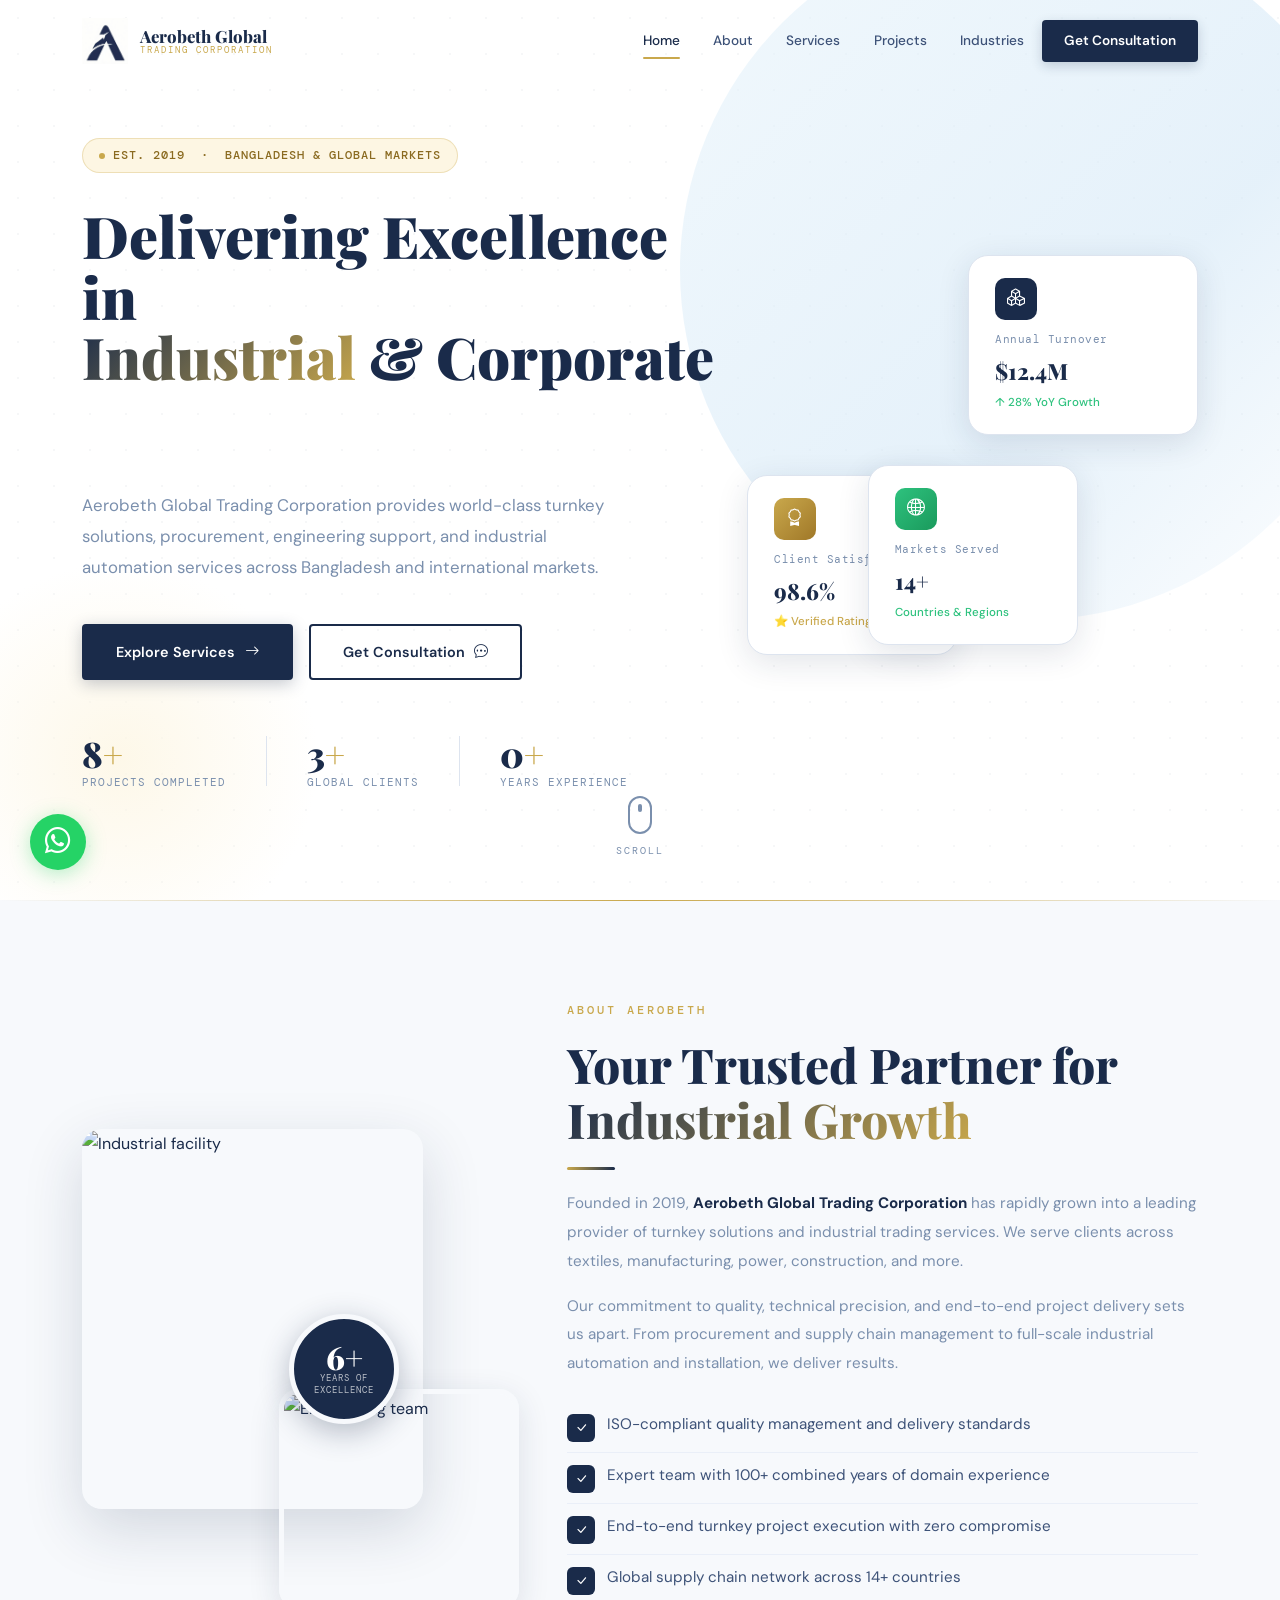
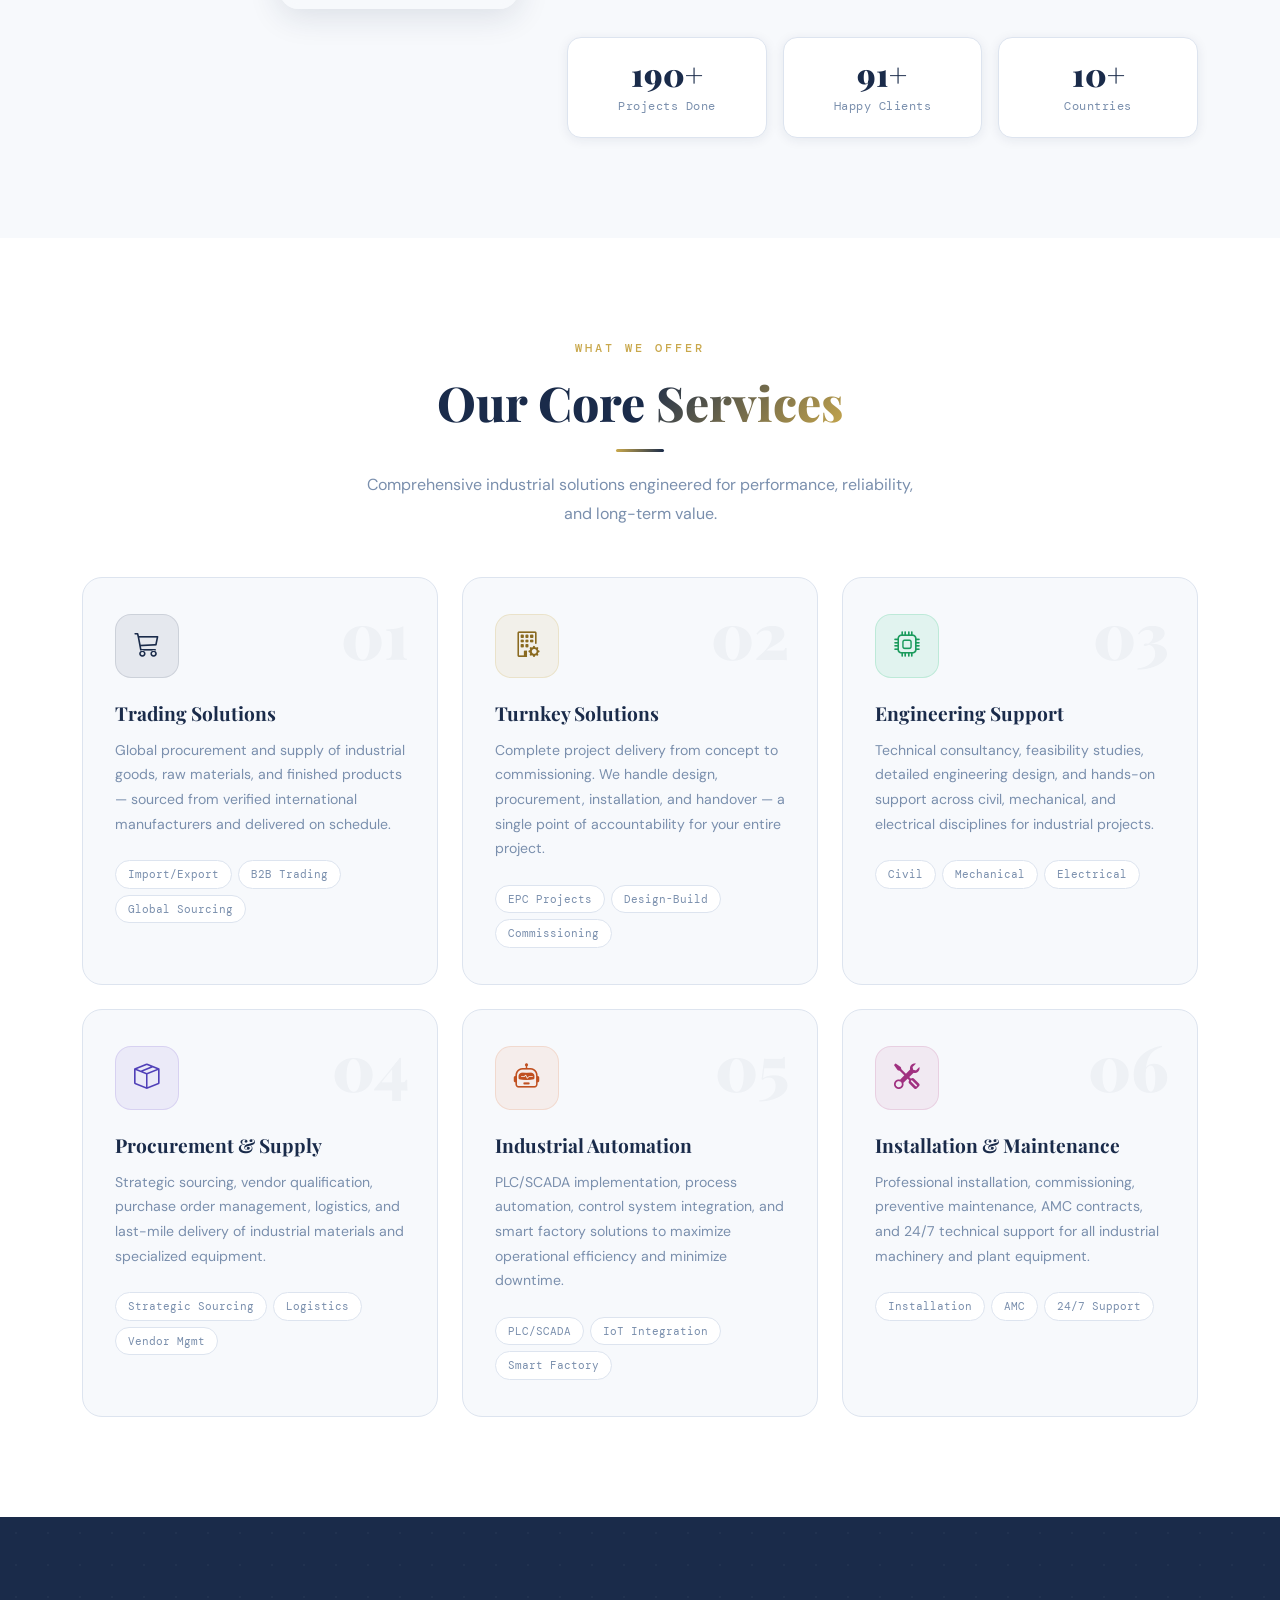
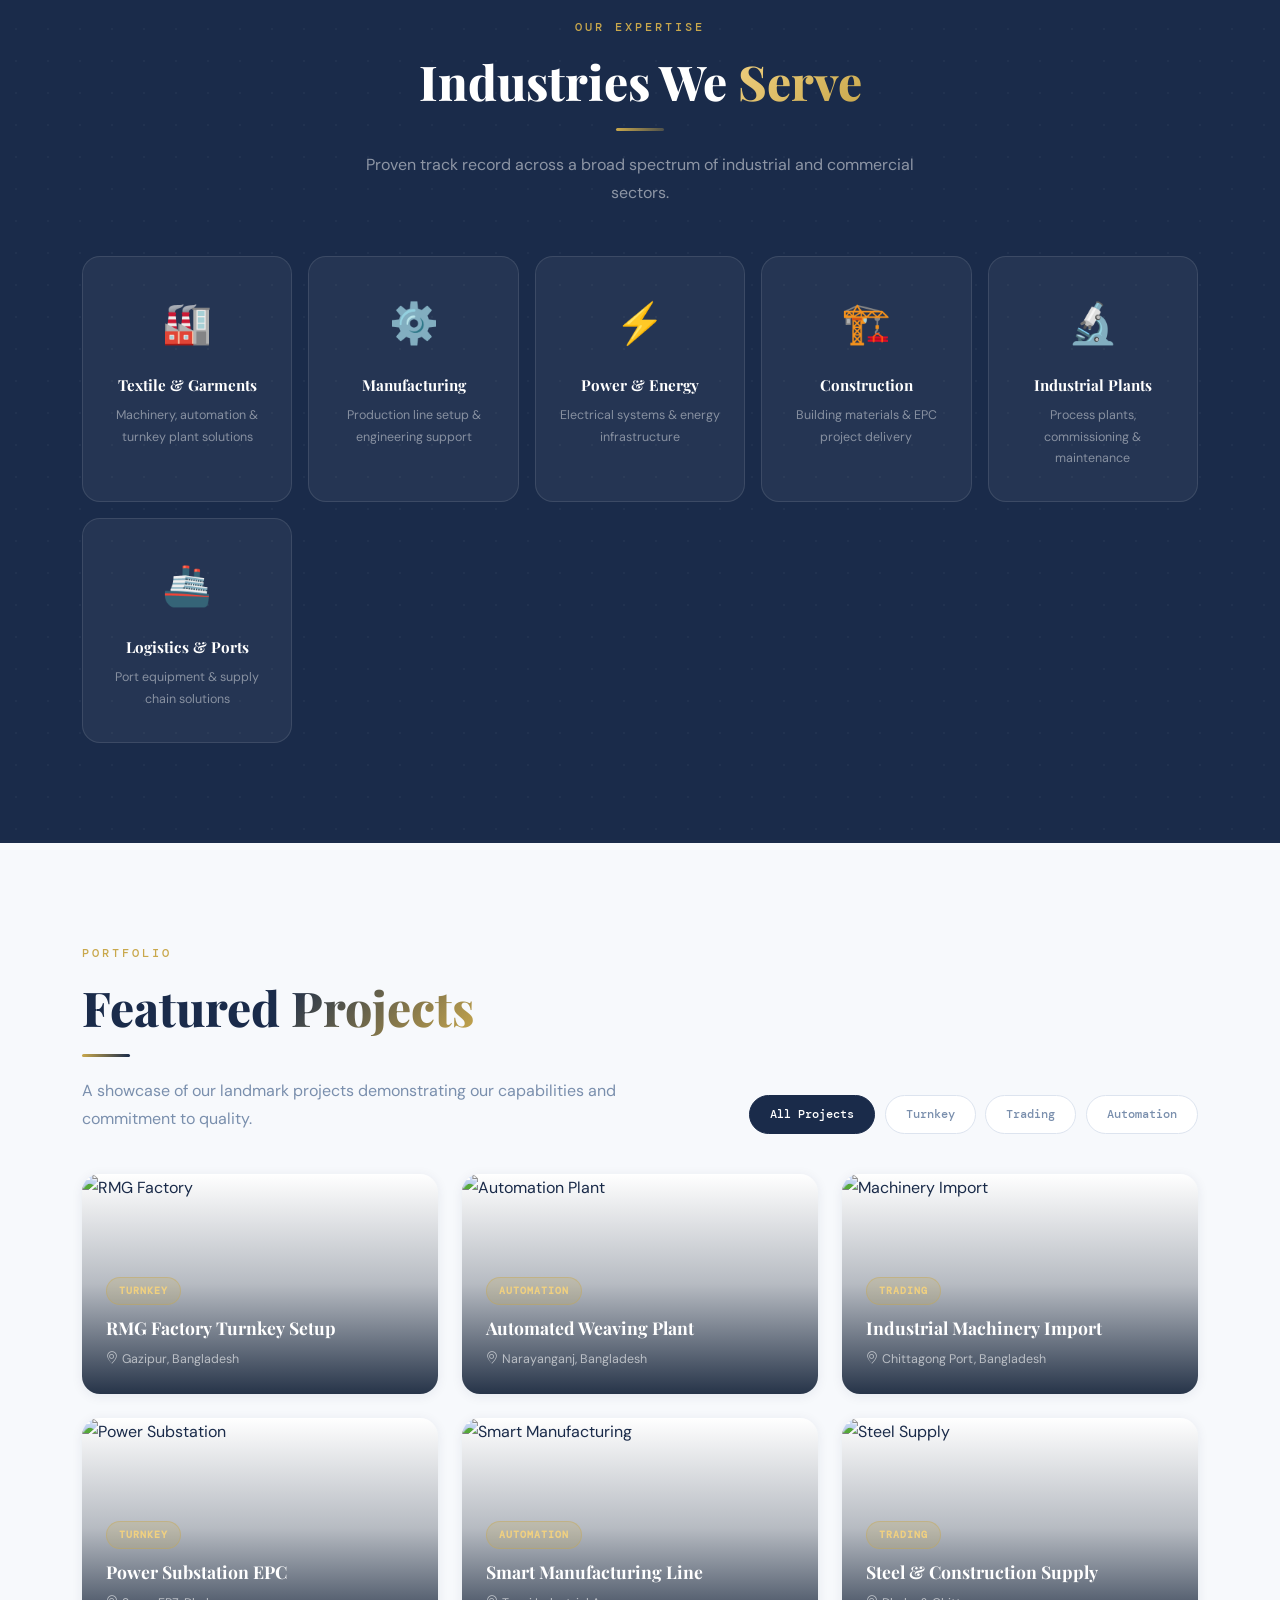
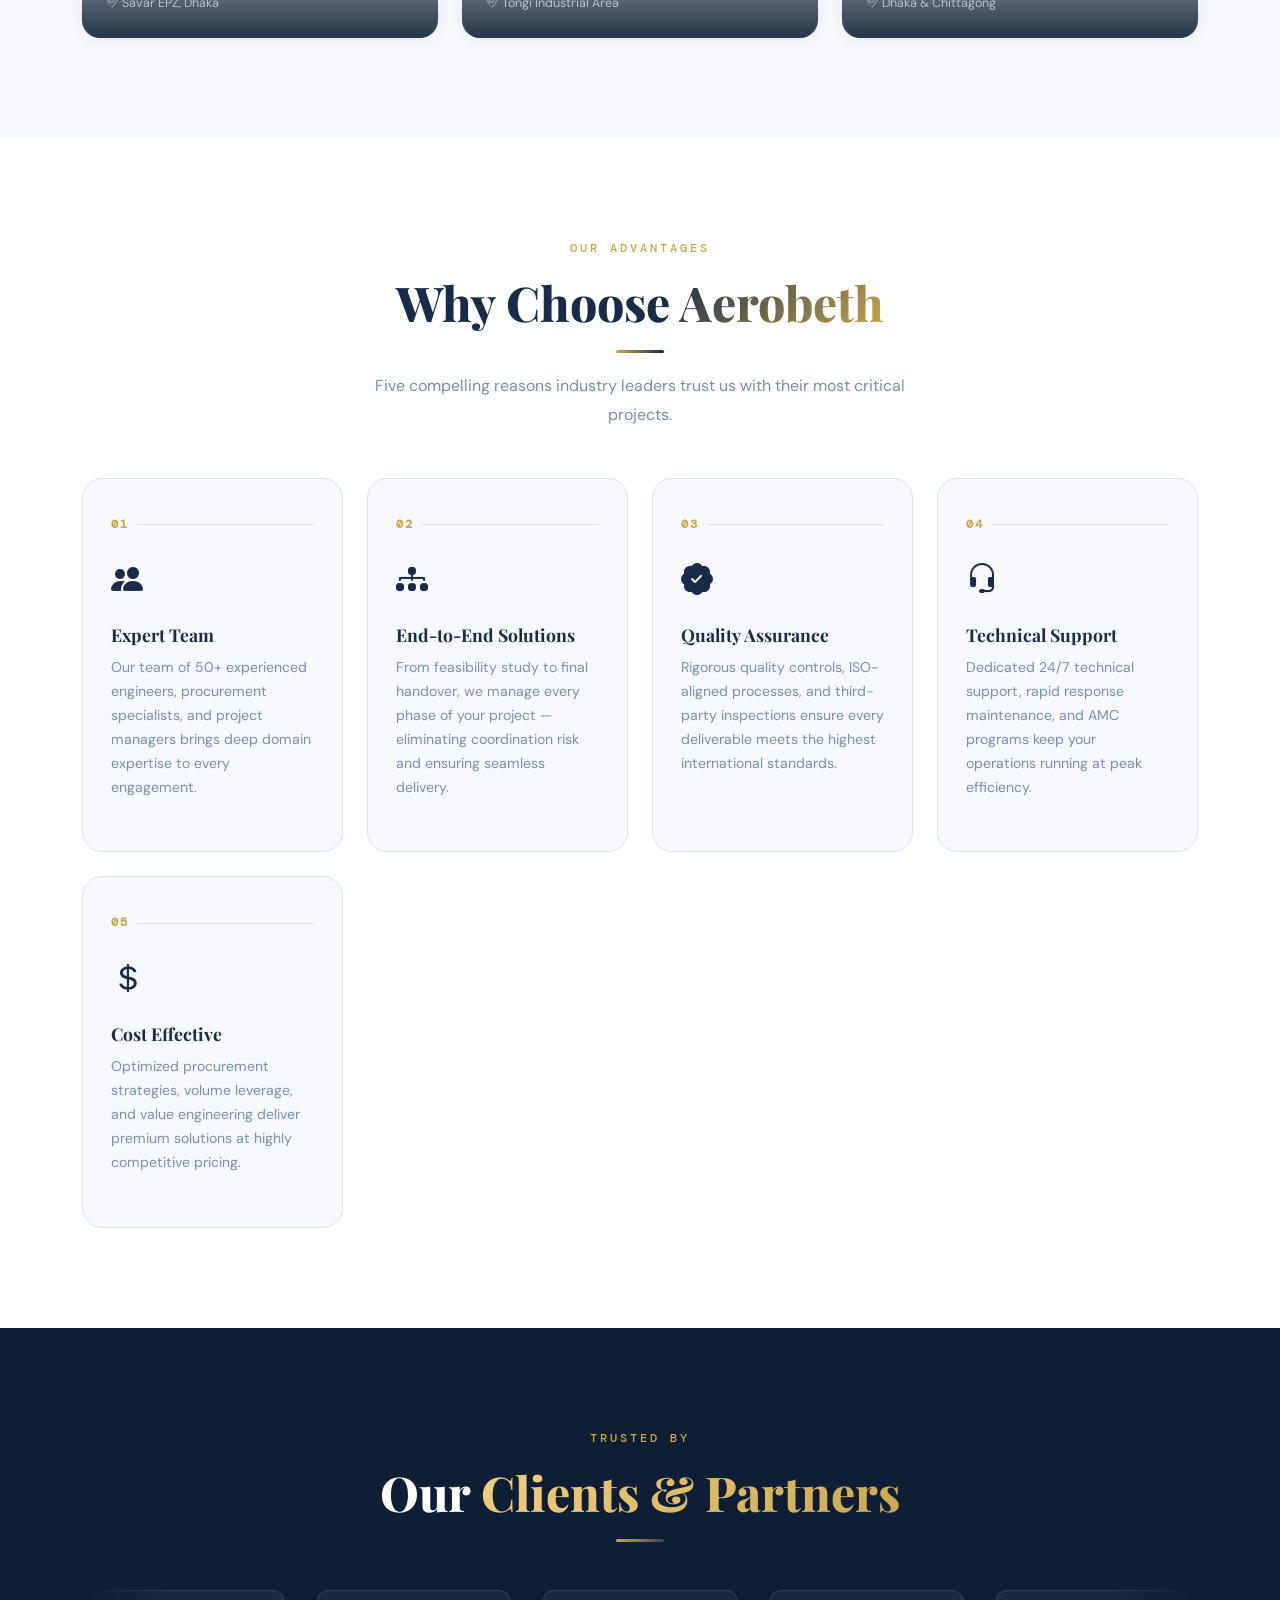
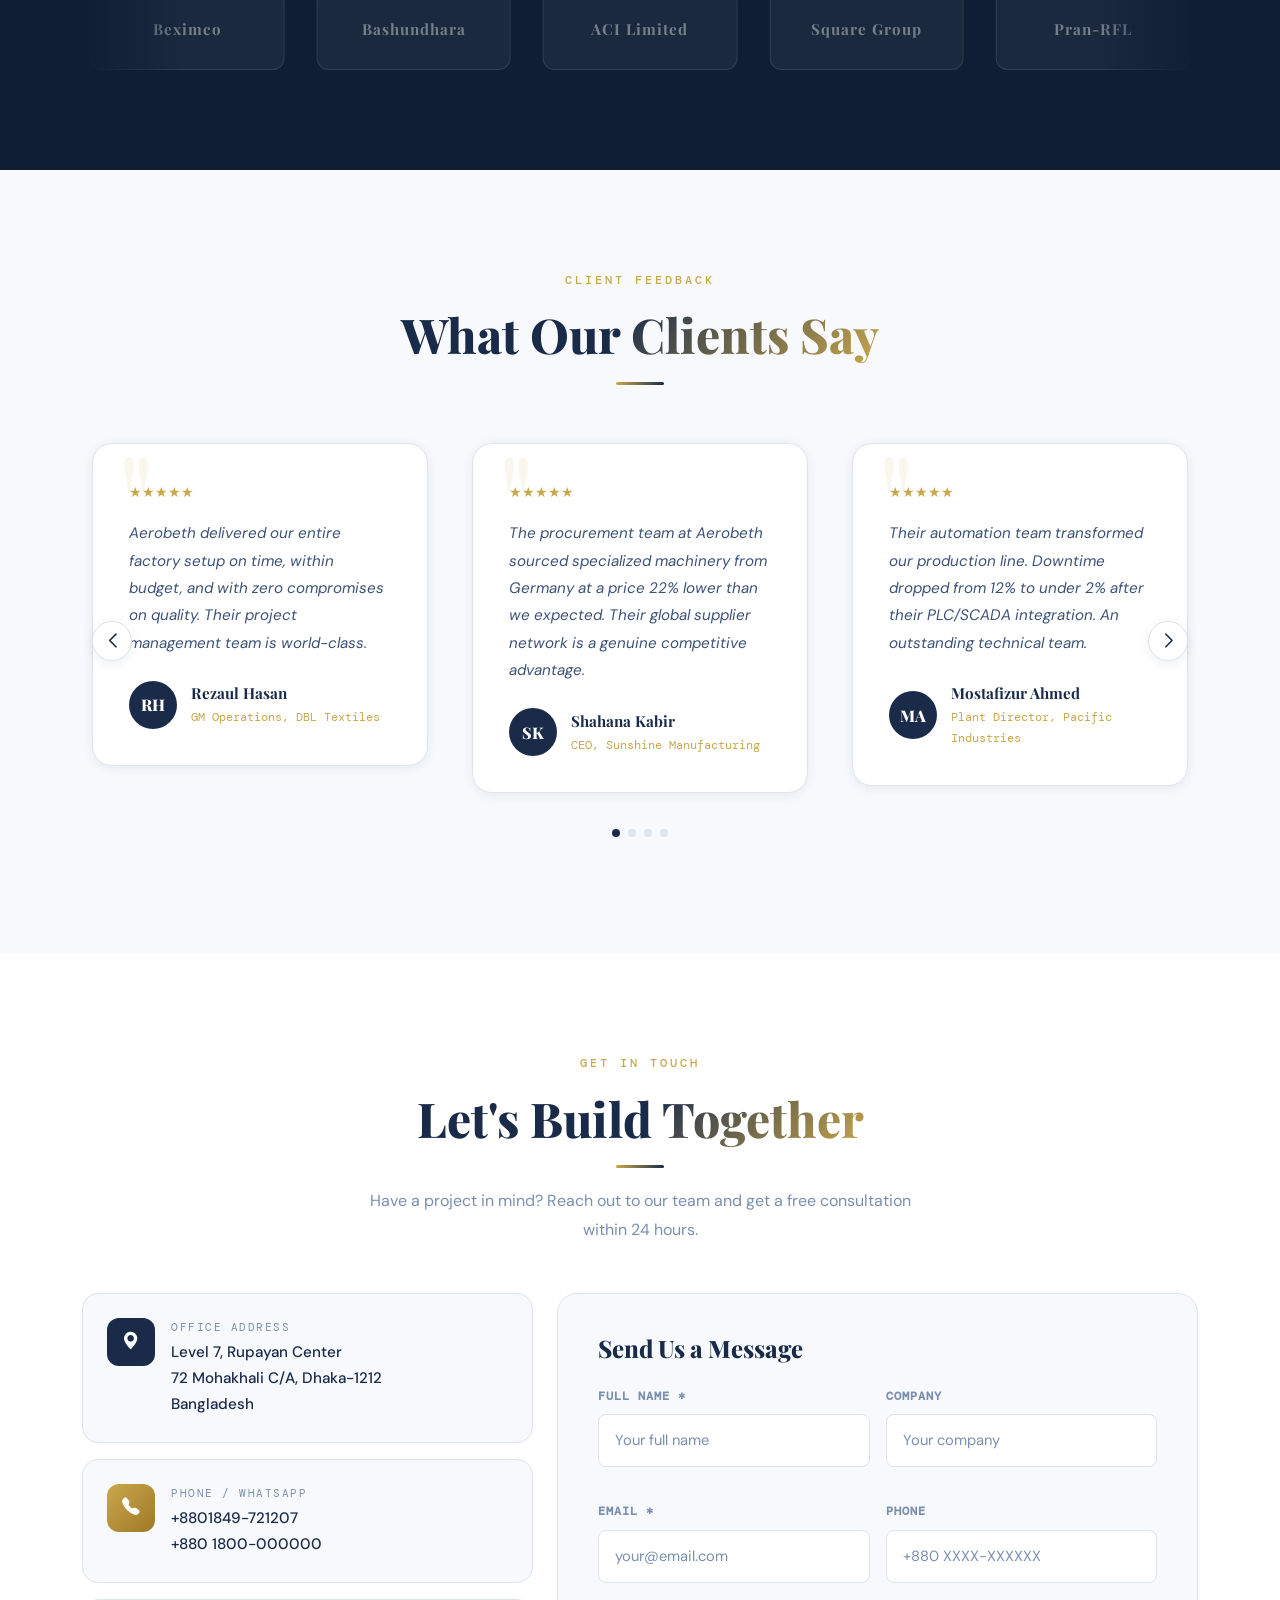
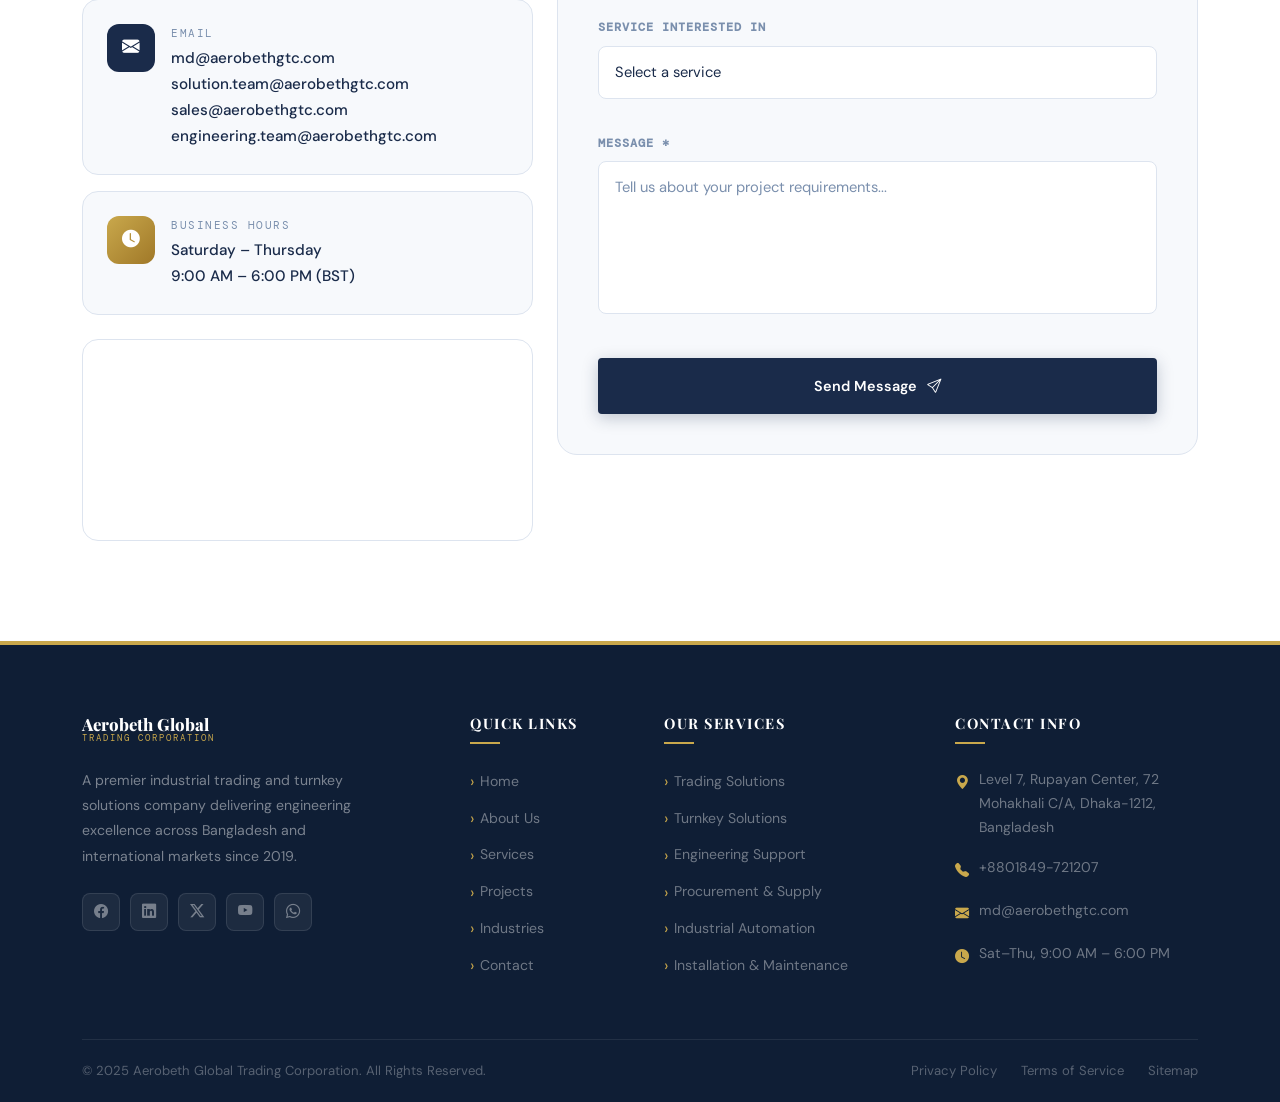
==== commit 85a4b160: "scoll issue" ====
--- a/index.html
+++ b/index.html
@@ -1,922 +1,2857 @@
 <!DOCTYPE html>
 <html lang="en">
+
 <head>
   <meta charset="UTF-8" />
   <meta name="viewport" content="width=device-width, initial-scale=1.0" />
-  <meta name="description" content="Aerobeth Global Trading Corporation – Premier Turnkey Solutions, Industrial Trading, Engineering Support & Procurement since 2019." />
+  <meta name="description"
+    content="Aerobeth Global Trading Corporation – Premier Turnkey Solutions, Industrial Trading, Engineering Support & Procurement since 2019." />
   <title>Aerobeth Global Trading Corporation | Turnkey Solutions & Trading</title>
 
   <link rel="preconnect" href="https://fonts.googleapis.com" />
   <link rel="preconnect" href="https://fonts.gstatic.com" crossorigin />
-  <link href="https://fonts.googleapis.com/css2?family=DM+Sans:wght@300;400;500;600;700&family=Playfair+Display:wght@700;800;900&family=DM+Mono:wght@400;500&display=swap" rel="stylesheet" />
+  <link
+    href="https://fonts.googleapis.com/css2?family=DM+Sans:wght@300;400;500;600;700&family=Playfair+Display:wght@700;800;900&family=DM+Mono:wght@400;500&display=swap"
+    rel="stylesheet" />
   <link href="https://cdn.jsdelivr.net/npm/bootstrap@5.3.3/dist/css/bootstrap.min.css" rel="stylesheet" />
   <link href="https://cdn.jsdelivr.net/npm/bootstrap-icons@1.11.3/font/bootstrap-icons.css" rel="stylesheet" />
   <link href="https://cdnjs.cloudflare.com/ajax/libs/aos/2.3.4/aos.css" rel="stylesheet" />
   <link href="https://cdn.jsdelivr.net/npm/swiper@11/swiper-bundle.min.css" rel="stylesheet" />
 
-<style>
-:root {
-  --navy: #1a2b4a;
-  --navy-deep: #0f1e35;
-  --navy-mid: #243655;
-  --accent: #c9a84c;
-  --accent-light: #f0d080;
-  --accent-pale: #fdf6e3;
-  --sky: #e8f4fb;
-  --white: #ffffff;
-  --off-white: #f7f9fc;
-  --light-bg: #f0f4f9;
-  --border: #dde4ef;
-  --border-soft: #eaeff8;
-  --text-dark: #1a2b4a;
-  --text-mid: #3d5278;
-  --text-muted: #7a8fad;
-  --shadow-sm: 0 2px 12px rgba(26,43,74,0.08);
-  --shadow-md: 0 8px 32px rgba(26,43,74,0.12);
-  --shadow-lg: 0 20px 60px rgba(26,43,74,0.16);
-  --font-display: 'Playfair Display', serif;
-  --font-body: 'DM Sans', sans-serif;
-  --font-mono: 'DM Mono', monospace;
-  --transition: all 0.3s cubic-bezier(0.4,0,0.2,1);
-}
-
-*, *::before, *::after { box-sizing: border-box; margin: 0; padding: 0; }
-html { scroll-behavior: smooth; }
-body { font-family: var(--font-body); background: var(--white); color: var(--text-dark); overflow-x: hidden; line-height: 1.7; }
-::selection { background: var(--navy); color: var(--white); }
-::-webkit-scrollbar { width: 5px; }
-::-webkit-scrollbar-track { background: var(--off-white); }
-::-webkit-scrollbar-thumb { background: var(--navy); border-radius: 3px; }
-
-/* PRELOADER */
-#preloader {
-  position: fixed; inset: 0;
-  background: var(--navy-deep);
-  display: flex; flex-direction: column; align-items: center; justify-content: center;
-  z-index: 9999;
-  transition: opacity 0.6s ease, visibility 0.6s ease;
-}
-#preloader.loaded { opacity: 0; visibility: hidden; }
-.preloader-logo {
-  font-family: var(--font-display);
-  font-size: 2rem; font-weight: 900;
-  color: #fff; letter-spacing: 2px; margin-bottom: 2rem;
-  animation: pulse 1.5s ease infinite;
-}
-.preloader-logo span { color: var(--accent); }
-.preloader-bar { width: 180px; height: 3px; background: rgba(255,255,255,0.15); border-radius: 3px; overflow: hidden; }
-.preloader-progress { height: 100%; background: linear-gradient(90deg, var(--accent), var(--accent-light)); border-radius: 3px; animation: loading 2s ease forwards; }
-@keyframes loading { from { width: 0; } to { width: 100%; } }
-@keyframes pulse { 0%,100% { opacity:1; } 50% { opacity:0.5; } }
-
-/* UTILITIES */
-.section-padding { padding: 100px 0; }
-.section-title { font-family: var(--font-display); font-size: clamp(2rem,4vw,3rem); font-weight: 800; line-height: 1.15; color: var(--navy); }
-.section-subtitle { font-family: var(--font-mono); font-size: 0.78rem; font-weight: 500; letter-spacing: 3px; text-transform: uppercase; color: var(--accent); margin-bottom: 1rem; }
-.section-desc { font-size: 1rem; color: var(--text-muted); max-width: 560px; margin: 1rem 0 0; line-height: 1.8; }
-.gradient-text { background: linear-gradient(135deg, var(--navy), var(--accent)); -webkit-background-clip: text; -webkit-text-fill-color: transparent; background-clip: text; }
-.accent-line { width: 48px; height: 3px; background: linear-gradient(90deg, var(--accent), var(--navy)); border-radius: 2px; margin: 1.2rem 0; }
-.accent-line.centered { margin: 1.2rem auto; }
-
-/* BUTTONS */
-.btn-primary-custom {
-  display: inline-flex; align-items: center; gap: 0.6rem;
-  padding: 14px 32px;
-  background: var(--navy);
-  color: var(--white);
-  font-family: var(--font-body); font-size: 0.9rem; font-weight: 600;
-  border: 2px solid var(--navy);
-  border-radius: 4px; text-decoration: none; cursor: pointer;
-  transition: var(--transition);
-  box-shadow: 0 4px 16px rgba(26,43,74,0.25);
-}
-.btn-primary-custom:hover { background: var(--navy-deep); border-color: var(--navy-deep); color: var(--white); transform: translateY(-2px); box-shadow: 0 8px 24px rgba(26,43,74,0.35); }
-
-.btn-outline-custom {
-  display: inline-flex; align-items: center; gap: 0.6rem;
-  padding: 13px 32px;
-  background: transparent; color: var(--navy);
-  font-family: var(--font-body); font-size: 0.9rem; font-weight: 600;
-  border: 2px solid var(--navy);
-  border-radius: 4px; text-decoration: none; cursor: pointer;
-  transition: var(--transition);
-}
-.btn-outline-custom:hover { background: var(--navy); color: var(--white); transform: translateY(-2px); }
-
-/* NAVBAR */
-#navbar {
-  position: fixed; top: 0; left: 0; right: 0; z-index: 1000;
-  padding: 18px 0; transition: var(--transition);
-  background: transparent;
-}
-#navbar.scrolled {
-  padding: 10px 0;
-  background: rgba(255,255,255,0.97);
-  backdrop-filter: blur(20px);
-  border-bottom: 1px solid var(--border);
-  box-shadow: var(--shadow-sm);
-}
-.navbar-brand-custom { display: flex; align-items: center; gap: 12px; text-decoration: none; }
-.brand-logo { width: 46px; height: 46px; object-fit: contain; }
-.brand-text { display: flex; flex-direction: column; line-height: 1.1; }
-.brand-name { font-family: var(--font-display); font-size: 1.05rem; font-weight: 800; color: var(--navy); }
-.brand-tag { font-family: var(--font-mono); font-size: 0.58rem; color: var(--accent); letter-spacing: 2px; text-transform: uppercase; }
-.nav-links { display: flex; align-items: center; gap: 0.2rem; list-style: none; margin: 0; padding: 0; }
-.nav-links a {
-  display: block; padding: 8px 15px;
-  font-family: var(--font-body); font-size: 0.85rem; font-weight: 500;
-  color: var(--text-mid); text-decoration: none; border-radius: 4px;
-  transition: var(--transition); position: relative;
-}
-.nav-links a:hover, .nav-links a.active { color: var(--navy); }
-.nav-links a::after {
-  content: ''; position: absolute; bottom: 2px; left: 15px; right: 15px;
-  height: 2px; background: var(--accent); transform: scaleX(0); transition: var(--transition); border-radius: 1px;
-}
-.nav-links a:hover::after, .nav-links a.active::after { transform: scaleX(1); }
-.nav-cta {
-  padding: 9px 22px !important;
-  background: var(--navy) !important; color: var(--white) !important;
-  border-radius: 4px !important; font-weight: 600 !important;
-  box-shadow: 0 4px 12px rgba(26,43,74,0.2);
-}
-.nav-cta::after { display: none; }
-.nav-cta:hover { background: var(--navy-deep) !important; transform: translateY(-1px); }
-.hamburger { display: none; flex-direction: column; gap: 5px; cursor: pointer; padding: 6px; background: none; border: none; }
-.hamburger span { display: block; width: 26px; height: 2px; background: var(--navy); border-radius: 2px; transition: var(--transition); }
-.hamburger.active span:nth-child(1) { transform: translateY(7px) rotate(45deg); }
-.hamburger.active span:nth-child(2) { opacity: 0; }
-.hamburger.active span:nth-child(3) { transform: translateY(-7px) rotate(-45deg); }
-.mobile-nav {
-  display: none; position: fixed; top: 0; right: -100%; width: min(320px,85vw); height: 100vh;
-  background: var(--white); border-left: 1px solid var(--border);
-  z-index: 999; padding: 80px 30px 30px; transition: right 0.4s cubic-bezier(0.4,0,0.2,1); overflow-y: auto;
-}
-.mobile-nav.open { right: 0; }
-.mobile-nav-overlay { display: none; position: fixed; inset: 0; background: rgba(26,43,74,0.4); z-index: 998; backdrop-filter: blur(4px); }
-.mobile-nav-overlay.open { display: block; }
-.mobile-nav-links { list-style: none; padding: 0; margin: 0; }
-.mobile-nav-links li { border-bottom: 1px solid var(--border-soft); }
-.mobile-nav-links a { display: block; padding: 16px 0; color: var(--text-dark); font-family: var(--font-body); font-size: 1rem; font-weight: 500; text-decoration: none; transition: var(--transition); }
-.mobile-nav-links a:hover { color: var(--navy); padding-left: 8px; }
-
-/* HERO */
-#hero {
-  min-height: 100vh; position: relative; display: flex; align-items: center;
-  overflow: hidden; background: var(--white);
-}
-.hero-bg {
-  position: absolute; inset: 0;
-  background: url('https://images.unsplash.com/photo-1504307651254-35680f356dfd?w=1920&q=80') center/cover no-repeat;
-  opacity: 0.06;
-}
-.hero-pattern {
-  position: absolute; inset: 0;
-  background-image: radial-gradient(circle, var(--navy) 1px, transparent 1px);
-  background-size: 36px 36px; opacity: 0.04;
-}
-.hero-shape {
-  position: absolute; right: -100px; top: -80px;
-  width: 700px; height: 700px;
-  background: linear-gradient(135deg, var(--sky) 0%, #d4e8f7 60%, transparent 100%);
-  border-radius: 50%; opacity: 0.6;
-}
-.hero-shape-2 {
-  position: absolute; left: -80px; bottom: -60px;
-  width: 400px; height: 400px;
-  background: radial-gradient(circle, var(--accent-pale) 0%, transparent 70%);
-  opacity: 0.8;
-}
-.hero-content { position: relative; z-index: 2; }
-.hero-badge {
-  display: inline-flex; align-items: center; gap: 8px;
-  padding: 7px 16px;
-  background: var(--accent-pale); border: 1px solid rgba(201,168,76,0.3);
-  border-radius: 50px;
-  font-family: var(--font-mono); font-size: 0.72rem; font-weight: 500;
-  color: #8a6a20; letter-spacing: 1px; text-transform: uppercase; margin-bottom: 2rem;
-}
-.hero-badge .dot { width: 6px; height: 6px; background: var(--accent); border-radius: 50%; animation: dotBlink 1.5s ease infinite; }
-@keyframes dotBlink { 0%,100% { opacity:1; } 50% { opacity:0.2; } }
-.hero-heading { font-family: var(--font-display); font-size: clamp(2.6rem,5.5vw,3.8rem); font-weight: 900; line-height: 1.05; color: var(--navy); margin-bottom: 0.5rem; }
-.hero-typed-wrap { font-family: var(--font-display); font-size: clamp(1.8rem,4vw,3.2rem); font-weight: 700; min-height: 1.4em; margin-bottom: 1.5rem; color: var(--accent); }
-.typed-cursor { color: var(--navy); }
-.hero-desc { font-size: 1.05rem; color: var(--text-muted); max-width: 540px; margin-bottom: 2.5rem; line-height: 1.85; }
-.hero-btns { display: flex; flex-wrap: wrap; gap: 1rem; margin-bottom: 3.5rem; }
-.hero-stats { display: flex; gap: 2.5rem; flex-wrap: wrap; }
-.hero-stat { display: flex; flex-direction: column; gap: 2px; }
-.hero-stat-divider { width: 1px; height: 50px; background: var(--border); }
-.hero-stat-num { font-family: var(--font-display); font-size: 2.2rem; font-weight: 900; color: var(--navy); line-height: 1; }
-.hero-stat-num span { color: var(--accent); }
-.hero-stat-label { font-family: var(--font-mono); font-size: 0.7rem; color: var(--text-muted); letter-spacing: 1px; text-transform: uppercase; }
-
-/* Hero Visual */
-.hero-visual { position: relative; height: 540px; display: flex; align-items: center; justify-content: center; }
-.hero-card-float {
-  position: absolute;
-  background: var(--white);
-  border: 1px solid var(--border);
-  border-radius: 20px;
-  padding: 22px 26px;
-  box-shadow: var(--shadow-md);
-}
-.hero-card-1 { top: 60px; right: 0; width: 230px; animation: floatCard 5s ease-in-out infinite; }
-.hero-card-2 { bottom: 80px; left: 0; width: 210px; animation: floatCard 6s ease-in-out infinite; animation-delay: 2s; }
-.hero-card-3 { animation: floatCard3 7s ease-in-out infinite; animation-delay: 1s; top: 50%; left: 50%; margin-left: -105px; width: 210px; }
-@keyframes floatCard { 0%,100% { transform: translateY(0); } 50% { transform: translateY(-12px); } }
-@keyframes floatCard3 { 0%,100% { transform: translateY(-50%); } 50% { transform: translateY(calc(-50% - 12px)); } }
-.card-icon-wrap { width: 42px; height: 42px; background: var(--navy); border-radius: 10px; display: flex; align-items: center; justify-content: center; font-size: 1.1rem; color: #fff; margin-bottom: 10px; }
-.card-icon-gold { background: linear-gradient(135deg, var(--accent), #a07828); }
-.card-icon-green { background: linear-gradient(135deg, #2ec27e, #1a9a5c); }
-.card-label { font-family: var(--font-mono); font-size: 0.68rem; color: var(--text-muted); letter-spacing: 0.5px; margin-bottom: 4px; }
-.card-value { font-family: var(--font-display); font-size: 1.4rem; font-weight: 800; color: var(--navy); }
-.card-sub { font-family: var(--font-body); font-size: 0.72rem; color: #2ec27e; margin-top: 2px; font-weight: 500; }
-.card-sub-gold { color: var(--accent); }
-.hero-scroll { position: absolute; bottom: 40px; left: 50%; transform: translateX(-50%); z-index: 2; display: flex; flex-direction: column; align-items: center; gap: 8px; color: var(--text-muted); font-family: var(--font-mono); font-size: 0.65rem; letter-spacing: 2px; text-transform: uppercase; text-decoration: none; transition: var(--transition); }
-.hero-scroll:hover { color: var(--navy); }
-.scroll-mouse { width: 24px; height: 38px; border: 2px solid currentColor; border-radius: 12px; position: relative; }
-.scroll-wheel { width: 4px; height: 8px; background: currentColor; border-radius: 2px; position: absolute; top: 6px; left: 50%; transform: translateX(-50%); animation: scrollWheel 2s ease infinite; }
-@keyframes scrollWheel { 0%,100% { opacity:1; transform: translateX(-50%) translateY(0); } 100% { opacity:0; transform: translateX(-50%) translateY(12px); } }
-
-/* ABOUT */
-#about { background: var(--off-white); position: relative; overflow: hidden; }
-#about::before { content: ''; position: absolute; top: 0; left: 0; right: 0; height: 1px; background: linear-gradient(90deg, transparent, var(--accent), transparent); }
-.about-img-stack { position: relative; height: 480px; }
-.about-img-main { position: absolute; top: 0; left: 0; width: 78%; height: 380px; border-radius: 20px; overflow: hidden; box-shadow: var(--shadow-lg); }
-.about-img-main img { width: 100%; height: 100%; object-fit: cover; }
-.about-img-accent { position: absolute; bottom: 0; right: 0; width: 55%; height: 220px; border-radius: 20px; overflow: hidden; border: 5px solid var(--off-white); box-shadow: var(--shadow-md); }
-.about-img-accent img { width: 100%; height: 100%; object-fit: cover; }
-.about-exp-badge { position: absolute; top: 50%; left: 60%; transform: translate(-50%,-50%); width: 110px; height: 110px; background: var(--navy); border-radius: 50%; display: flex; flex-direction: column; align-items: center; justify-content: center; z-index: 2; box-shadow: 0 8px 30px rgba(26,43,74,0.3); border: 5px solid var(--off-white); }
-.about-exp-badge .num { font-family: var(--font-display); font-size: 2rem; font-weight: 900; color: var(--white); line-height: 1; }
-.about-exp-badge .label { font-family: var(--font-mono); font-size: 0.55rem; color: rgba(255,255,255,0.7); text-transform: uppercase; letter-spacing: 1px; text-align: center; line-height: 1.3; }
-.feature-list { list-style: none; padding: 0; margin: 1.5rem 0; }
-.feature-list li { display: flex; align-items: flex-start; gap: 12px; padding: 10px 0; font-size: 0.95rem; color: var(--text-mid); border-bottom: 1px solid var(--border-soft); }
-.feature-list li:last-child { border-bottom: none; }
-.feature-list .icon { width: 28px; height: 28px; background: var(--navy); border-radius: 6px; display: flex; align-items: center; justify-content: center; color: #fff; font-size: 0.8rem; flex-shrink: 0; margin-top: 2px; }
-.counters-row { display: grid; grid-template-columns: repeat(3, 1fr); gap: 1rem; margin-top: 2rem; }
-.counter-box { background: var(--white); border: 1px solid var(--border); border-radius: 14px; padding: 20px 16px; text-align: center; transition: var(--transition); box-shadow: var(--shadow-sm); }
-.counter-box:hover { border-color: var(--navy); transform: translateY(-4px); box-shadow: var(--shadow-md); }
-.counter-num { font-family: var(--font-display); font-size: 2rem; font-weight: 900; color: var(--navy); line-height: 1; }
-.counter-label { font-size: 0.75rem; color: var(--text-muted); margin-top: 6px; font-family: var(--font-mono); letter-spacing: 0.5px; }
-
-/* SERVICES */
-#services { background: var(--white); position: relative; }
-.services-grid { display: grid; grid-template-columns: repeat(auto-fit, minmax(320px, 1fr)); gap: 1.5rem; margin-top: 3rem; }
-.service-card { position: relative; background: var(--off-white); border: 1px solid var(--border); border-radius: 20px; padding: 36px 32px; overflow: hidden; cursor: pointer; transition: var(--transition); }
-.service-card::before { content: ''; position: absolute; top: 0; left: 0; right: 0; height: 4px; background: linear-gradient(90deg, var(--navy), var(--accent)); transform: scaleX(0); transition: var(--transition); transform-origin: left; }
-.service-card:hover { transform: translateY(-8px); border-color: var(--navy); box-shadow: var(--shadow-lg); background: var(--white); }
-.service-card:hover::before { transform: scaleX(1); }
-.service-icon-wrap { width: 64px; height: 64px; border-radius: 16px; display: flex; align-items: center; justify-content: center; font-size: 1.6rem; margin-bottom: 1.5rem; transition: var(--transition); }
-.service-card:hover .service-icon-wrap { transform: scale(1.08); }
-.icon-blue { background: rgba(26,43,74,0.08); color: var(--navy); border: 1px solid rgba(26,43,74,0.12); }
-.icon-gold { background: rgba(201,168,76,0.1); color: #8a6a20; border: 1px solid rgba(201,168,76,0.2); }
-.icon-green { background: rgba(46,194,126,0.1); color: #1a9a5c; border: 1px solid rgba(46,194,126,0.2); }
-.icon-purple { background: rgba(100,70,200,0.08); color: #5040b8; border: 1px solid rgba(100,70,200,0.15); }
-.icon-orange { background: rgba(220,100,40,0.08); color: #c05020; border: 1px solid rgba(220,100,40,0.15); }
-.icon-pink { background: rgba(180,60,130,0.08); color: #a03080; border: 1px solid rgba(180,60,130,0.15); }
-.service-title { font-family: var(--font-display); font-size: 1.2rem; font-weight: 700; color: var(--navy); margin-bottom: 0.8rem; }
-.service-desc { font-size: 0.88rem; color: var(--text-muted); line-height: 1.75; margin-bottom: 1.5rem; }
-.service-tags { display: flex; flex-wrap: wrap; gap: 6px; }
-.service-tag { padding: 4px 12px; background: var(--white); border: 1px solid var(--border); border-radius: 20px; font-family: var(--font-mono); font-size: 0.68rem; color: var(--text-muted); transition: var(--transition); }
-.service-card:hover .service-tag { border-color: var(--navy); color: var(--navy); }
-.service-number { position: absolute; top: 24px; right: 28px; font-family: var(--font-display); font-size: 4rem; font-weight: 900; color: rgba(26,43,74,0.04); line-height: 1; z-index: 0; transition: var(--transition); }
-.service-card:hover .service-number { color: rgba(201,168,76,0.08); }
-
-/* INDUSTRIES */
-#industries { background: var(--navy); position: relative; overflow: hidden; }
-#industries::before { content: ''; position: absolute; inset: 0; background-image: radial-gradient(circle, rgba(255,255,255,0.03) 1px, transparent 1px); background-size: 32px 32px; }
-#industries .section-title { color: var(--white); }
-#industries .section-subtitle { color: var(--accent); }
-#industries .section-desc { color: rgba(255,255,255,0.55); }
-#industries .accent-line { background: linear-gradient(90deg, var(--accent), rgba(201,168,76,0.3)); }
-.industry-cards { display: grid; grid-template-columns: repeat(auto-fit, minmax(200px, 1fr)); gap: 1rem; margin-top: 3rem; }
-.industry-card { background: rgba(255,255,255,0.05); border: 1px solid rgba(255,255,255,0.1); border-radius: 18px; padding: 32px 24px; text-align: center; transition: var(--transition); cursor: pointer; position: relative; overflow: hidden; }
-.industry-card::after { content: ''; position: absolute; inset: 0; background: linear-gradient(135deg, rgba(201,168,76,0.08), transparent); opacity: 0; transition: var(--transition); }
-.industry-card:hover { transform: translateY(-6px); border-color: rgba(201,168,76,0.4); background: rgba(255,255,255,0.08); }
-.industry-card:hover::after { opacity: 1; }
-.industry-icon { font-size: 2.5rem; margin-bottom: 1rem; display: block; transition: var(--transition); }
-.industry-card:hover .industry-icon { transform: scale(1.15); }
-.industry-name { font-family: var(--font-display); font-size: 0.95rem; font-weight: 700; color: var(--white); margin-bottom: 0.4rem; }
-.industry-desc { font-size: 0.78rem; color: rgba(255,255,255,0.45); }
-
-/* PROJECTS */
-#projects { background: var(--off-white); }
-.filter-tabs { display: flex; flex-wrap: wrap; gap: 0.6rem; }
-.filter-btn { padding: 8px 20px; background: var(--white); border: 1px solid var(--border); border-radius: 50px; color: var(--text-muted); font-family: var(--font-mono); font-size: 0.78rem; font-weight: 500; cursor: pointer; transition: var(--transition); }
-.filter-btn:hover, .filter-btn.active { background: var(--navy); border-color: var(--navy); color: var(--white); }
-.projects-grid { display: grid; grid-template-columns: repeat(auto-fill, minmax(300px, 1fr)); gap: 1.5rem; margin-top: 2.5rem; }
-.project-card { border-radius: 18px; overflow: hidden; position: relative; cursor: pointer; transition: var(--transition); background: var(--white); box-shadow: var(--shadow-sm); }
-.project-card:hover { transform: translateY(-6px); box-shadow: var(--shadow-lg); }
-.project-img { width: 100%; height: 220px; object-fit: cover; transition: transform 0.6s ease; display: block; }
-.project-card:hover .project-img { transform: scale(1.06); }
-.project-overlay { position: absolute; inset: 0; background: linear-gradient(to top, rgba(15,30,53,0.9) 0%, rgba(15,30,53,0.3) 50%, transparent 100%); display: flex; flex-direction: column; justify-content: flex-end; padding: 24px; transition: var(--transition); }
-.project-category { display: inline-block; padding: 4px 12px; background: rgba(201,168,76,0.2); border: 1px solid rgba(201,168,76,0.4); border-radius: 20px; font-family: var(--font-mono); font-size: 0.65rem; font-weight: 600; color: var(--accent-light); letter-spacing: 1px; text-transform: uppercase; margin-bottom: 8px; width: fit-content; }
-.project-title { font-family: var(--font-display); font-size: 1.1rem; font-weight: 700; color: var(--white); margin-bottom: 6px; }
-.project-location { font-size: 0.78rem; color: rgba(255,255,255,0.6); display: flex; align-items: center; gap: 4px; }
-.project-view-btn { position: absolute; top: 50%; left: 50%; transform: translate(-50%,-50%) scale(0); width: 50px; height: 50px; background: var(--white); border-radius: 50%; display: flex; align-items: center; justify-content: center; color: var(--navy); font-size: 1.2rem; transition: var(--transition); box-shadow: var(--shadow-md); }
-.project-card:hover .project-view-btn { transform: translate(-50%,-50%) scale(1); }
-
-/* Modal */
-.modal-light .modal-content { background: var(--white); border: 1px solid var(--border); border-radius: 20px; color: var(--text-dark); box-shadow: var(--shadow-lg); }
-.modal-light .btn-close { } 
-.modal-project-img { width: 100%; height: 280px; object-fit: cover; border-radius: 12px; margin-bottom: 1.5rem; }
-.modal-category { display: inline-block; padding: 4px 14px; background: var(--accent-pale); border: 1px solid rgba(201,168,76,0.3); border-radius: 20px; font-family: var(--font-mono); font-size: 0.72rem; font-weight: 600; color: #8a6a20; letter-spacing: 1px; text-transform: uppercase; margin-bottom: 1rem; }
-
-/* WHY US */
-#why-us { background: var(--white); }
-.why-grid { display: grid; grid-template-columns: repeat(auto-fit, minmax(260px, 1fr)); gap: 1.5rem; }
-.why-card { position: relative; background: var(--off-white); border: 1px solid var(--border); border-radius: 20px; padding: 36px 28px; overflow: hidden; transition: var(--transition); }
-.why-card:hover { transform: translateY(-6px); border-color: var(--navy); box-shadow: var(--shadow-md); background: var(--white); }
-.why-num { font-family: var(--font-mono); font-size: 0.72rem; font-weight: 700; color: var(--accent); letter-spacing: 2px; text-transform: uppercase; margin-bottom: 1.2rem; display: flex; align-items: center; gap: 8px; }
-.why-num::after { content: ''; flex: 1; height: 1px; background: var(--border); }
-.why-icon { font-size: 2rem; color: var(--navy); margin-bottom: 1rem; transition: var(--transition); }
-.why-card:hover .why-icon { transform: scale(1.1); color: var(--accent); }
-.why-title { font-family: var(--font-display); font-size: 1.1rem; font-weight: 700; color: var(--navy); margin-bottom: 0.7rem; }
-.why-desc { font-size: 0.88rem; color: var(--text-muted); line-height: 1.7; }
-
-/* CLIENTS */
-#clients { background: var(--navy-deep); }
-#clients .section-title { color: var(--white); }
-#clients .section-subtitle { color: var(--accent); }
-#clients .accent-line { background: linear-gradient(90deg, var(--accent), rgba(201,168,76,0.3)); }
-.clients-slider-wrap { overflow: hidden; position: relative; margin-top: 2.5rem; }
-.clients-slider-wrap::before, .clients-slider-wrap::after { content: ''; position: absolute; top: 0; bottom: 0; width: 100px; z-index: 2; }
-.clients-slider-wrap::before { left: 0; background: linear-gradient(to right, var(--navy-deep), transparent); }
-.clients-slider-wrap::after { right: 0; background: linear-gradient(to left, var(--navy-deep), transparent); }
-.client-logo-card { background: rgba(255,255,255,0.05); border: 1px solid rgba(255,255,255,0.1); border-radius: 12px; padding: 20px 28px; display: flex !important; align-items: center; justify-content: center; height: 80px; transition: var(--transition); margin: 0 8px; }
-.client-logo-card:hover { border-color: rgba(201,168,76,0.3); background: rgba(255,255,255,0.08); }
-.client-logo-card span { font-family: var(--font-display); font-size: 0.95rem; font-weight: 700; color: rgba(255,255,255,0.4); letter-spacing: 1px; transition: var(--transition); white-space: nowrap; }
-.client-logo-card:hover span { color: rgba(255,255,255,0.8); }
-
-/* TESTIMONIALS */
-#testimonials { background: var(--off-white); }
-.testimonial-card { background: var(--white); border: 1px solid var(--border); border-radius: 20px; padding: 36px; position: relative; overflow: hidden; transition: var(--transition); height: 100%; margin: 10px; box-shadow: var(--shadow-sm); }
-.testimonial-card::before { content: '"'; position: absolute; top: -10px; left: 24px; font-size: 8rem; color: rgba(201,168,76,0.1); font-family: var(--font-display); line-height: 1; }
-.testimonial-card:hover { box-shadow: var(--shadow-md); transform: translateY(-4px); }
-.stars { color: var(--accent); font-size: 0.9rem; margin-bottom: 1rem; }
-.testimonial-text { font-size: 0.95rem; color: var(--text-mid); line-height: 1.8; margin-bottom: 1.5rem; font-style: italic; }
-.testimonial-author { display: flex; align-items: center; gap: 14px; }
-.author-avatar { width: 48px; height: 48px; border-radius: 50%; background: var(--navy); display: flex; align-items: center; justify-content: center; font-family: var(--font-display); font-size: 1rem; font-weight: 800; color: var(--white); flex-shrink: 0; }
-.author-name { font-family: var(--font-display); font-size: 0.95rem; font-weight: 700; color: var(--navy); }
-.author-role { font-size: 0.78rem; color: var(--accent); font-family: var(--font-mono); }
-.swiper-pagination-bullet { background: var(--border) !important; opacity: 1; }
-.swiper-pagination-bullet-active { background: var(--navy) !important; }
-.swiper-button-next, .swiper-button-prev { color: var(--navy) !important; width: 40px !important; height: 40px !important; background: var(--white); border-radius: 50%; border: 1px solid var(--border); box-shadow: var(--shadow-sm); }
-.swiper-button-next::after, .swiper-button-prev::after { font-size: 0.9rem !important; font-weight: 700; }
-
-/* CONTACT */
-#contact { background: var(--white); }
-.contact-info-card { background: var(--off-white); border: 1px solid var(--border); border-radius: 16px; padding: 24px; margin-bottom: 1rem; display: flex; gap: 16px; align-items: flex-start; transition: var(--transition); }
-.contact-info-card:hover { border-color: var(--navy); transform: translateX(4px); box-shadow: var(--shadow-sm); }
-.contact-icon { width: 48px; height: 48px; background: var(--navy); border-radius: 12px; display: flex; align-items: center; justify-content: center; color: var(--white); font-size: 1.1rem; flex-shrink: 0; }
-.contact-icon.gold { background: linear-gradient(135deg, var(--accent), #a07828); }
-.contact-detail-label { font-family: var(--font-mono); font-size: 0.68rem; color: var(--text-muted); text-transform: uppercase; letter-spacing: 1.5px; margin-bottom: 4px; }
-.contact-detail-value { font-size: 0.95rem; color: var(--text-dark); font-weight: 500; }
-.contact-form-wrap { background: var(--off-white); border: 1px solid var(--border); border-radius: 20px; padding: 40px; }
-.form-group { margin-bottom: 1.2rem; }
-.form-label-custom { display: block; font-family: var(--font-mono); font-size: 0.72rem; font-weight: 600; color: var(--text-muted); text-transform: uppercase; letter-spacing: 1px; margin-bottom: 8px; }
-.form-control-custom { width: 100%; padding: 13px 16px; background: var(--white); border: 1.5px solid var(--border); border-radius: 8px; color: var(--text-dark); font-family: var(--font-body); font-size: 0.92rem; transition: var(--transition); outline: none; resize: none; }
-.form-control-custom::placeholder { color: var(--text-muted); }
-.form-control-custom:focus { border-color: var(--navy); box-shadow: 0 0 0 3px rgba(26,43,74,0.08); }
-.map-embed { border-radius: 16px; overflow: hidden; margin-top: 1.5rem; border: 1px solid var(--border); }
-
-/* FOOTER */
-footer { background: var(--navy-deep); border-top: 4px solid var(--accent); padding-top: 70px; }
-.footer-brand { margin-bottom: 1.5rem; }
-.footer-brand .brand-name { color: var(--white); }
-.footer-brand .brand-tag { color: var(--accent); }
-.footer-desc { font-size: 0.88rem; color: rgba(255,255,255,0.45); line-height: 1.8; margin: 1rem 0 1.5rem; max-width: 300px; }
-.social-links { display: flex; gap: 10px; }
-.social-link { width: 38px; height: 38px; background: rgba(255,255,255,0.06); border: 1px solid rgba(255,255,255,0.1); border-radius: 8px; display: flex; align-items: center; justify-content: center; color: rgba(255,255,255,0.4); text-decoration: none; transition: var(--transition); font-size: 0.9rem; }
-.social-link:hover { background: var(--accent); border-color: var(--accent); color: var(--white); transform: translateY(-3px); }
-.footer-heading { font-family: var(--font-display); font-size: 0.9rem; font-weight: 700; color: var(--white); text-transform: uppercase; letter-spacing: 1.5px; margin-bottom: 1.5rem; position: relative; padding-bottom: 12px; }
-.footer-heading::after { content: ''; position: absolute; bottom: 0; left: 0; width: 30px; height: 2px; background: var(--accent); }
-.footer-links { list-style: none; padding: 0; margin: 0; }
-.footer-links li { margin-bottom: 0.6rem; }
-.footer-links a { color: rgba(255,255,255,0.4); text-decoration: none; font-size: 0.88rem; transition: var(--transition); display: flex; align-items: center; gap: 6px; }
-.footer-links a::before { content: '›'; color: var(--accent); font-size: 1rem; }
-.footer-links a:hover { color: var(--white); padding-left: 4px; }
-.footer-contact-item { display: flex; gap: 10px; margin-bottom: 1rem; font-size: 0.88rem; color: rgba(255,255,255,0.4); }
-.footer-contact-item i { color: var(--accent); margin-top: 3px; flex-shrink: 0; }
-.footer-bottom { border-top: 1px solid rgba(255,255,255,0.08); padding: 20px 0; margin-top: 50px; display: flex; align-items: center; justify-content: space-between; flex-wrap: wrap; gap: 1rem; }
-.footer-bottom p { font-size: 0.82rem; color: rgba(255,255,255,0.3); margin: 0; }
-.footer-bottom-links { display: flex; gap: 1.5rem; }
-.footer-bottom-links a { font-size: 0.82rem; color: rgba(255,255,255,0.3); text-decoration: none; transition: var(--transition); }
-.footer-bottom-links a:hover { color: var(--accent); }
-
-/* FLOATING */
-.whatsapp-btn { position: fixed; bottom: 30px; left: 30px; width: 56px; height: 56px; background: #25D366; border-radius: 50%; display: flex; align-items: center; justify-content: center; color: var(--white); font-size: 1.6rem; text-decoration: none; box-shadow: 0 4px 20px rgba(37,211,102,0.35); z-index: 997; transition: var(--transition); animation: float 3s ease-in-out infinite; }
-.whatsapp-btn:hover { transform: scale(1.1); color: var(--white); }
-@keyframes float { 0%,100% { transform: translateY(0); } 50% { transform: translateY(-6px); } }
-.scroll-top { position: fixed; bottom: 30px; right: 30px; width: 46px; height: 46px; background: var(--navy); border-radius: 50%; display: flex; align-items: center; justify-content: center; color: var(--white); cursor: pointer; border: none; box-shadow: 0 4px 20px rgba(26,43,74,0.3); z-index: 997; opacity: 0; visibility: hidden; transition: var(--transition); font-size: 1rem; }
-.scroll-top.visible { opacity: 1; visibility: visible; }
-.scroll-top:hover { transform: translateY(-3px); background: var(--navy-deep); }
-
-/* RESPONSIVE */
-@media (max-width: 991px) {
-  .section-padding { padding: 70px 0; }
-  .nav-links { display: none; }
-  .hamburger { display: flex; }
-  .mobile-nav { display: block; }
-  .hero-visual { height: 300px; margin-top: 3rem; }
-  .about-img-stack { height: 350px; }
-  .counters-row { grid-template-columns: repeat(3,1fr); }
-}
-@media (max-width: 767px) {
-  .section-padding { padding: 60px 0; }
-  .hero-stats { gap: 1.2rem; }
-  .hero-stat-num { font-size: 1.6rem; }
-  .about-img-main { width: 100%; height: 260px; }
-  .about-img-accent { display: none; }
-  .about-exp-badge { left: 70%; top: 40%; }
-  .services-grid { grid-template-columns: 1fr; }
-  .contact-form-wrap { padding: 24px; }
-  .footer-bottom { flex-direction: column; text-align: center; }
-  .hero-card-float { display: none; }
-}
-@media (max-width: 480px) {
-  .hero-btns { flex-direction: column; align-items: flex-start; }
-  .btn-primary-custom, .btn-outline-custom { width: 100%; justify-content: center; }
-  .filter-tabs { justify-content: center; }
-}
-</style>
+  <style>
+    :root {
+      --navy: #1a2b4a;
+      --navy-deep: #0f1e35;
+      --navy-mid: #243655;
+      --accent: #c9a84c;
+      --accent-light: #f0d080;
+      --accent-pale: #fdf6e3;
+      --sky: #e8f4fb;
+      --white: #ffffff;
+      --off-white: #f7f9fc;
+      --light-bg: #f0f4f9;
+      --border: #dde4ef;
+      --border-soft: #eaeff8;
+      --text-dark: #1a2b4a;
+      --text-mid: #3d5278;
+      --text-muted: #7a8fad;
+      --shadow-sm: 0 2px 12px rgba(26, 43, 74, 0.08);
+      --shadow-md: 0 8px 32px rgba(26, 43, 74, 0.12);
+      --shadow-lg: 0 20px 60px rgba(26, 43, 74, 0.16);
+      --font-display: 'Playfair Display', serif;
+      --font-body: 'DM Sans', sans-serif;
+      --font-mono: 'DM Mono', monospace;
+      --transition: all 0.3s cubic-bezier(0.4, 0, 0.2, 1);
+    }
+
+    *,
+    *::before,
+    *::after {
+      box-sizing: border-box;
+      margin: 0;
+      padding: 0;
+    }
+
+    html {
+      scroll-behavior: smooth;
+      overflow-x: hidden !important;
+    }
+
+    body {
+      font-family: var(--font-body);
+      background: var(--white);
+      color: var(--text-dark);
+      overflow-x: hidden !important;
+      line-height: 1.7;
+    }
+
+    ::selection {
+      background: var(--navy);
+      color: var(--white);
+    }
+
+    ::-webkit-scrollbar {
+      width: 5px;
+    }
+
+    ::-webkit-scrollbar-track {
+      background: var(--off-white);
+    }
+
+    ::-webkit-scrollbar-thumb {
+      background: var(--navy);
+      border-radius: 3px;
+    }
+
+    /* PRELOADER */
+    #preloader {
+      position: fixed;
+      inset: 0;
+      background: var(--navy-deep);
+      display: flex;
+      flex-direction: column;
+      align-items: center;
+      justify-content: center;
+      z-index: 9999;
+      transition: opacity 0.6s ease, visibility 0.6s ease;
+    }
+
+    #preloader.loaded {
+      opacity: 0;
+      visibility: hidden;
+    }
+
+    .preloader-logo {
+      font-family: var(--font-display);
+      font-size: 2rem;
+      font-weight: 900;
+      color: #fff;
+      letter-spacing: 2px;
+      margin-bottom: 2rem;
+      animation: pulse 1.5s ease infinite;
+    }
+
+    .preloader-logo span {
+      color: var(--accent);
+    }
+
+    .preloader-bar {
+      width: 180px;
+      height: 3px;
+      background: rgba(255, 255, 255, 0.15);
+      border-radius: 3px;
+      overflow: hidden;
+    }
+
+    .preloader-progress {
+      height: 100%;
+      background: linear-gradient(90deg, var(--accent), var(--accent-light));
+      border-radius: 3px;
+      animation: loading 2s ease forwards;
+    }
+
+    @keyframes loading {
+      from {
+        width: 0;
+      }
+
+      to {
+        width: 100%;
+      }
+    }
+
+    @keyframes pulse {
+
+      0%,
+      100% {
+        opacity: 1;
+      }
+
+      50% {
+        opacity: 0.5;
+      }
+    }
+
+    /* UTILITIES */
+    .section-padding {
+      padding: 100px 0;
+    }
+
+    .section-title {
+      font-family: var(--font-display);
+      font-size: clamp(2rem, 4vw, 3rem);
+      font-weight: 800;
+      line-height: 1.15;
+      color: var(--navy);
+    }
+
+    .section-subtitle {
+      font-family: var(--font-mono);
+      font-size: 0.78rem;
+      font-weight: 500;
+      letter-spacing: 3px;
+      text-transform: uppercase;
+      color: var(--accent);
+      margin-bottom: 1rem;
+    }
+
+    .section-desc {
+      font-size: 1rem;
+      color: var(--text-muted);
+      max-width: 560px;
+      margin: 1rem 0 0;
+      line-height: 1.8;
+    }
+
+    .gradient-text {
+      background: linear-gradient(135deg, var(--navy), var(--accent));
+      -webkit-background-clip: text;
+      -webkit-text-fill-color: transparent;
+      background-clip: text;
+    }
+
+    .accent-line {
+      width: 48px;
+      height: 3px;
+      background: linear-gradient(90deg, var(--accent), var(--navy));
+      border-radius: 2px;
+      margin: 1.2rem 0;
+    }
+
+    .accent-line.centered {
+      margin: 1.2rem auto;
+    }
+
+    /* BUTTONS */
+    .btn-primary-custom {
+      display: inline-flex;
+      align-items: center;
+      gap: 0.6rem;
+      padding: 14px 32px;
+      background: var(--navy);
+      color: var(--white);
+      font-family: var(--font-body);
+      font-size: 0.9rem;
+      font-weight: 600;
+      border: 2px solid var(--navy);
+      border-radius: 4px;
+      text-decoration: none;
+      cursor: pointer;
+      transition: var(--transition);
+      box-shadow: 0 4px 16px rgba(26, 43, 74, 0.25);
+    }
+
+    .btn-primary-custom:hover {
+      background: var(--navy-deep);
+      border-color: var(--navy-deep);
+      color: var(--white);
+      transform: translateY(-2px);
+      box-shadow: 0 8px 24px rgba(26, 43, 74, 0.35);
+    }
+
+    .btn-outline-custom {
+      display: inline-flex;
+      align-items: center;
+      gap: 0.6rem;
+      padding: 13px 32px;
+      background: transparent;
+      color: var(--navy);
+      font-family: var(--font-body);
+      font-size: 0.9rem;
+      font-weight: 600;
+      border: 2px solid var(--navy);
+      border-radius: 4px;
+      text-decoration: none;
+      cursor: pointer;
+      transition: var(--transition);
+    }
+
+    .btn-outline-custom:hover {
+      background: var(--navy);
+      color: var(--white);
+      transform: translateY(-2px);
+    }
+
+    /* NAVBAR */
+    #navbar {
+      position: fixed;
+      top: 0;
+      left: 0;
+      right: 0;
+      z-index: 1000;
+      padding: 18px 0;
+      transition: var(--transition);
+      background: transparent;
+    }
+
+    #navbar.scrolled {
+      padding: 10px 0;
+      background: rgba(255, 255, 255, 0.97);
+      backdrop-filter: blur(20px);
+      border-bottom: 1px solid var(--border);
+      box-shadow: var(--shadow-sm);
+    }
+
+    .navbar-brand-custom {
+      display: flex;
+      align-items: center;
+      gap: 12px;
+      text-decoration: none;
+    }
+
+    .brand-logo {
+      width: 46px;
+      height: 46px;
+      object-fit: contain;
+    }
+
+    .brand-text {
+      display: flex;
+      flex-direction: column;
+      line-height: 1.1;
+    }
+
+    .brand-name {
+      font-family: var(--font-display);
+      font-size: 1.05rem;
+      font-weight: 800;
+      color: var(--navy);
+    }
+
+    .brand-tag {
+      font-family: var(--font-mono);
+      font-size: 0.58rem;
+      color: var(--accent);
+      letter-spacing: 2px;
+      text-transform: uppercase;
+    }
+
+    .nav-links {
+      display: flex;
+      align-items: center;
+      gap: 0.2rem;
+      list-style: none;
+      margin: 0;
+      padding: 0;
+    }
+
+    .nav-links a {
+      display: block;
+      padding: 8px 15px;
+      font-family: var(--font-body);
+      font-size: 0.85rem;
+      font-weight: 500;
+      color: var(--text-mid);
+      text-decoration: none;
+      border-radius: 4px;
+      transition: var(--transition);
+      position: relative;
+    }
+
+    .nav-links a:hover,
+    .nav-links a.active {
+      color: var(--navy);
+    }
+
+    .nav-links a::after {
+      content: '';
+      position: absolute;
+      bottom: 2px;
+      left: 15px;
+      right: 15px;
+      height: 2px;
+      background: var(--accent);
+      transform: scaleX(0);
+      transition: var(--transition);
+      border-radius: 1px;
+    }
+
+    .nav-links a:hover::after,
+    .nav-links a.active::after {
+      transform: scaleX(1);
+    }
+
+    .nav-cta {
+      padding: 9px 22px !important;
+      background: var(--navy) !important;
+      color: var(--white) !important;
+      border-radius: 4px !important;
+      font-weight: 600 !important;
+      box-shadow: 0 4px 12px rgba(26, 43, 74, 0.2);
+    }
+
+    .nav-cta::after {
+      display: none;
+    }
+
+    .nav-cta:hover {
+      background: var(--navy-deep) !important;
+      transform: translateY(-1px);
+    }
+
+    .hamburger {
+      display: none;
+      flex-direction: column;
+      gap: 5px;
+      cursor: pointer;
+      padding: 6px;
+      background: none;
+      border: none;
+    }
+
+    .hamburger span {
+      display: block;
+      width: 26px;
+      height: 2px;
+      background: var(--navy);
+      border-radius: 2px;
+      transition: var(--transition);
+    }
+
+    .hamburger.active span:nth-child(1) {
+      transform: translateY(7px) rotate(45deg);
+    }
+
+    .hamburger.active span:nth-child(2) {
+      opacity: 0;
+    }
+
+    .hamburger.active span:nth-child(3) {
+      transform: translateY(-7px) rotate(-45deg);
+    }
+
+    .mobile-nav {
+      display: none;
+      position: fixed;
+      top: 0;
+      right: -100%;
+      width: min(320px, 85vw);
+      height: 100vh;
+      background: var(--white);
+      border-left: 1px solid var(--border);
+      z-index: 999;
+      padding: 80px 30px 30px;
+      transition: right 0.4s cubic-bezier(0.4, 0, 0.2, 1);
+      overflow-y: auto;
+    }
+
+    .mobile-nav.open {
+      right: 0;
+    }
+
+    .mobile-nav-overlay {
+      display: none;
+      position: fixed;
+      inset: 0;
+      background: rgba(26, 43, 74, 0.4);
+      z-index: 998;
+      backdrop-filter: blur(4px);
+    }
+
+    .mobile-nav-overlay.open {
+      display: block;
+    }
+
+    .mobile-nav-links {
+      list-style: none;
+      padding: 0;
+      margin: 0;
+    }
+
+    .mobile-nav-links li {
+      border-bottom: 1px solid var(--border-soft);
+    }
+
+    .mobile-nav-links a {
+      display: block;
+      padding: 16px 0;
+      color: var(--text-dark);
+      font-family: var(--font-body);
+      font-size: 1rem;
+      font-weight: 500;
+      text-decoration: none;
+      transition: var(--transition);
+    }
+
+    .mobile-nav-links a:hover {
+      color: var(--navy);
+      padding-left: 8px;
+    }
+
+    /* HERO */
+    #hero {
+      min-height: 100vh;
+      position: relative;
+      display: flex;
+      align-items: center;
+      overflow: hidden;
+      background: var(--white);
+    }
+
+    .hero-bg {
+      position: absolute;
+      inset: 0;
+      background: url('https://images.unsplash.com/photo-1504307651254-35680f356dfd?w=1920&q=80') center/cover no-repeat;
+      opacity: 0.06;
+    }
+
+    .hero-pattern {
+      position: absolute;
+      inset: 0;
+      background-image: radial-gradient(circle, var(--navy) 1px, transparent 1px);
+      background-size: 36px 36px;
+      opacity: 0.04;
+    }
+
+    .hero-shape {
+      position: absolute;
+      right: -100px;
+      top: -80px;
+      width: 700px;
+      height: 700px;
+      background: linear-gradient(135deg, var(--sky) 0%, #d4e8f7 60%, transparent 100%);
+      border-radius: 50%;
+      opacity: 0.6;
+    }
+
+    .hero-shape-2 {
+      position: absolute;
+      left: -80px;
+      bottom: -60px;
+      width: 400px;
+      height: 400px;
+      background: radial-gradient(circle, var(--accent-pale) 0%, transparent 70%);
+      opacity: 0.8;
+    }
+
+    .hero-content {
+      position: relative;
+      z-index: 2;
+    }
+
+    .hero-badge {
+      display: inline-flex;
+      align-items: center;
+      gap: 8px;
+      padding: 7px 16px;
+      background: var(--accent-pale);
+      border: 1px solid rgba(201, 168, 76, 0.3);
+      border-radius: 50px;
+      font-family: var(--font-mono);
+      font-size: 0.72rem;
+      font-weight: 500;
+      color: #8a6a20;
+      letter-spacing: 1px;
+      text-transform: uppercase;
+      margin-bottom: 2rem;
+    }
+
+    .hero-badge .dot {
+      width: 6px;
+      height: 6px;
+      background: var(--accent);
+      border-radius: 50%;
+      animation: dotBlink 1.5s ease infinite;
+    }
+
+    @keyframes dotBlink {
+
+      0%,
+      100% {
+        opacity: 1;
+      }
+
+      50% {
+        opacity: 0.2;
+      }
+    }
+
+    .hero-heading {
+      font-family: var(--font-display);
+      font-size: clamp(1.6rem, 4.5vw, 3.8rem);
+      font-weight: 900;
+      line-height: 1.05;
+      color: var(--navy);
+      margin-bottom: 0.5rem;
+    }
+
+    .hero-typed-wrap {
+      font-family: var(--font-display);
+      font-size: clamp(1.8rem, 4vw, 3.2rem);
+      font-weight: 700;
+      min-height: 1.4em;
+      margin-bottom: 1.5rem;
+      color: var(--accent);
+    }
+
+    .typed-cursor {
+      color: var(--navy);
+    }
+
+    .hero-desc {
+      font-size: 1.05rem;
+      color: var(--text-muted);
+      max-width: 540px;
+      margin-bottom: 2.5rem;
+      line-height: 1.85;
+    }
+
+    .hero-btns {
+      display: flex;
+      flex-wrap: wrap;
+      gap: 1rem;
+      margin-bottom: 3.5rem;
+    }
+
+    .hero-stats {
+      display: flex;
+      gap: 2.5rem;
+      flex-wrap: wrap;
+    }
+
+    .hero-stat {
+      display: flex;
+      flex-direction: column;
+      gap: 2px;
+    }
+
+    .hero-stat-divider {
+      width: 1px;
+      height: 50px;
+      background: var(--border);
+    }
+
+    .hero-stat-num {
+      font-family: var(--font-display);
+      font-size: 2.2rem;
+      font-weight: 900;
+      color: var(--navy);
+      line-height: 1;
+    }
+
+    .hero-stat-num span {
+      color: var(--accent);
+    }
+
+    .hero-stat-label {
+      font-family: var(--font-mono);
+      font-size: 0.7rem;
+      color: var(--text-muted);
+      letter-spacing: 1px;
+      text-transform: uppercase;
+    }
+
+    /* Hero Visual */
+    .hero-visual {
+      position: relative;
+      height: 540px;
+      display: flex;
+      align-items: center;
+      justify-content: center;
+    }
+
+    .hero-card-float {
+      position: absolute;
+      background: var(--white);
+      border: 1px solid var(--border);
+      border-radius: 20px;
+      padding: 22px 26px;
+      box-shadow: var(--shadow-md);
+    }
+
+    .hero-card-1 {
+      top: 60px;
+      right: 0;
+      width: 230px;
+      animation: floatCard 5s ease-in-out infinite;
+    }
+
+    .hero-card-2 {
+      bottom: 80px;
+      left: 0;
+      width: 210px;
+      animation: floatCard 6s ease-in-out infinite;
+      animation-delay: 2s;
+    }
+
+    .hero-card-3 {
+      animation: floatCard3 7s ease-in-out infinite;
+      animation-delay: 1s;
+      top: 50%;
+      left: 50%;
+      margin-left: -105px;
+      width: 210px;
+    }
+
+    @keyframes floatCard {
+
+      0%,
+      100% {
+        transform: translateY(0);
+      }
+
+      50% {
+        transform: translateY(-12px);
+      }
+    }
+
+    @keyframes floatCard3 {
+
+      0%,
+      100% {
+        transform: translateY(-50%);
+      }
+
+      50% {
+        transform: translateY(calc(-50% - 12px));
+      }
+    }
+
+    .card-icon-wrap {
+      width: 42px;
+      height: 42px;
+      background: var(--navy);
+      border-radius: 10px;
+      display: flex;
+      align-items: center;
+      justify-content: center;
+      font-size: 1.1rem;
+      color: #fff;
+      margin-bottom: 10px;
+    }
+
+    .card-icon-gold {
+      background: linear-gradient(135deg, var(--accent), #a07828);
+    }
+
+    .card-icon-green {
+      background: linear-gradient(135deg, #2ec27e, #1a9a5c);
+    }
+
+    .card-label {
+      font-family: var(--font-mono);
+      font-size: 0.68rem;
+      color: var(--text-muted);
+      letter-spacing: 0.5px;
+      margin-bottom: 4px;
+    }
+
+    .card-value {
+      font-family: var(--font-display);
+      font-size: 1.4rem;
+      font-weight: 800;
+      color: var(--navy);
+    }
+
+    .card-sub {
+      font-family: var(--font-body);
+      font-size: 0.72rem;
+      color: #2ec27e;
+      margin-top: 2px;
+      font-weight: 500;
+    }
+
+    .card-sub-gold {
+      color: var(--accent);
+    }
+
+    .hero-scroll {
+      position: absolute;
+      bottom: 40px;
+      left: 50%;
+      transform: translateX(-50%);
+      z-index: 2;
+      display: flex;
+      flex-direction: column;
+      align-items: center;
+      gap: 8px;
+      color: var(--text-muted);
+      font-family: var(--font-mono);
+      font-size: 0.65rem;
+      letter-spacing: 2px;
+      text-transform: uppercase;
+      text-decoration: none;
+      transition: var(--transition);
+    }
+
+    .hero-scroll:hover {
+      color: var(--navy);
+    }
+
+    .scroll-mouse {
+      width: 24px;
+      height: 38px;
+      border: 2px solid currentColor;
+      border-radius: 12px;
+      position: relative;
+    }
+
+    .scroll-wheel {
+      width: 4px;
+      height: 8px;
+      background: currentColor;
+      border-radius: 2px;
+      position: absolute;
+      top: 6px;
+      left: 50%;
+      transform: translateX(-50%);
+      animation: scrollWheel 2s ease infinite;
+    }
+
+    @keyframes scrollWheel {
+
+      0%,
+      100% {
+        opacity: 1;
+        transform: translateX(-50%) translateY(0);
+      }
+
+      100% {
+        opacity: 0;
+        transform: translateX(-50%) translateY(12px);
+      }
+    }
+
+    /* ABOUT */
+    #about {
+      background: var(--off-white);
+      position: relative;
+      overflow: hidden;
+    }
+
+    #about::before {
+      content: '';
+      position: absolute;
+      top: 0;
+      left: 0;
+      right: 0;
+      height: 1px;
+      background: linear-gradient(90deg, transparent, var(--accent), transparent);
+    }
+
+    .about-img-stack {
+      position: relative;
+      height: 480px;
+    }
+
+    .about-img-main {
+      position: absolute;
+      top: 0;
+      left: 0;
+      width: 78%;
+      height: 380px;
+      border-radius: 20px;
+      overflow: hidden;
+      box-shadow: var(--shadow-lg);
+    }
+
+    .about-img-main img {
+      width: 100%;
+      height: 100%;
+      object-fit: cover;
+    }
+
+    .about-img-accent {
+      position: absolute;
+      bottom: 0;
+      right: 0;
+      width: 55%;
+      height: 220px;
+      border-radius: 20px;
+      overflow: hidden;
+      border: 5px solid var(--off-white);
+      box-shadow: var(--shadow-md);
+    }
+
+    .about-img-accent img {
+      width: 100%;
+      height: 100%;
+      object-fit: cover;
+    }
+
+    .about-exp-badge {
+      position: absolute;
+      top: 50%;
+      left: 60%;
+      transform: translate(-50%, -50%);
+      width: 110px;
+      height: 110px;
+      background: var(--navy);
+      border-radius: 50%;
+      display: flex;
+      flex-direction: column;
+      align-items: center;
+      justify-content: center;
+      z-index: 2;
+      box-shadow: 0 8px 30px rgba(26, 43, 74, 0.3);
+      border: 5px solid var(--off-white);
+    }
+
+    .about-exp-badge .num {
+      font-family: var(--font-display);
+      font-size: 2rem;
+      font-weight: 900;
+      color: var(--white);
+      line-height: 1;
+    }
+
+    .about-exp-badge .label {
+      font-family: var(--font-mono);
+      font-size: 0.55rem;
+      color: rgba(255, 255, 255, 0.7);
+      text-transform: uppercase;
+      letter-spacing: 1px;
+      text-align: center;
+      line-height: 1.3;
+    }
+
+    .feature-list {
+      list-style: none;
+      padding: 0;
+      margin: 1.5rem 0;
+    }
+
+    .feature-list li {
+      display: flex;
+      align-items: flex-start;
+      gap: 12px;
+      padding: 10px 0;
+      font-size: 0.95rem;
+      color: var(--text-mid);
+      border-bottom: 1px solid var(--border-soft);
+    }
+
+    .feature-list li:last-child {
+      border-bottom: none;
+    }
+
+    .feature-list .icon {
+      width: 28px;
+      height: 28px;
+      background: var(--navy);
+      border-radius: 6px;
+      display: flex;
+      align-items: center;
+      justify-content: center;
+      color: #fff;
+      font-size: 0.8rem;
+      flex-shrink: 0;
+      margin-top: 2px;
+    }
+
+    .counters-row {
+      display: grid;
+      grid-template-columns: repeat(3, 1fr);
+      gap: 1rem;
+      margin-top: 2rem;
+    }
+
+    .counter-box {
+      background: var(--white);
+      border: 1px solid var(--border);
+      border-radius: 14px;
+      padding: 20px 16px;
+      text-align: center;
+      transition: var(--transition);
+      box-shadow: var(--shadow-sm);
+    }
+
+    .counter-box:hover {
+      border-color: var(--navy);
+      transform: translateY(-4px);
+      box-shadow: var(--shadow-md);
+    }
+
+    .counter-num {
+      font-family: var(--font-display);
+      font-size: 2rem;
+      font-weight: 900;
+      color: var(--navy);
+      line-height: 1;
+    }
+
+    .counter-label {
+      font-size: 0.75rem;
+      color: var(--text-muted);
+      margin-top: 6px;
+      font-family: var(--font-mono);
+      letter-spacing: 0.5px;
+    }
+
+    /* SERVICES */
+    #services {
+      background: var(--white);
+      position: relative;
+    }
+
+    .services-grid {
+      display: grid;
+      grid-template-columns: repeat(auto-fit, minmax(320px, 1fr));
+      gap: 1.5rem;
+      margin-top: 3rem;
+    }
+
+    .service-card {
+      position: relative;
+      background: var(--off-white);
+      border: 1px solid var(--border);
+      border-radius: 20px;
+      padding: 36px 32px;
+      overflow: hidden;
+      cursor: pointer;
+      transition: var(--transition);
+    }
+
+    .service-card::before {
+      content: '';
+      position: absolute;
+      top: 0;
+      left: 0;
+      right: 0;
+      height: 4px;
+      background: linear-gradient(90deg, var(--navy), var(--accent));
+      transform: scaleX(0);
+      transition: var(--transition);
+      transform-origin: left;
+    }
+
+    .service-card:hover {
+      transform: translateY(-8px);
+      border-color: var(--navy);
+      box-shadow: var(--shadow-lg);
+      background: var(--white);
+    }
+
+    .service-card:hover::before {
+      transform: scaleX(1);
+    }
+
+    .service-icon-wrap {
+      width: 64px;
+      height: 64px;
+      border-radius: 16px;
+      display: flex;
+      align-items: center;
+      justify-content: center;
+      font-size: 1.6rem;
+      margin-bottom: 1.5rem;
+      transition: var(--transition);
+    }
+
+    .service-card:hover .service-icon-wrap {
+      transform: scale(1.08);
+    }
+
+    .icon-blue {
+      background: rgba(26, 43, 74, 0.08);
+      color: var(--navy);
+      border: 1px solid rgba(26, 43, 74, 0.12);
+    }
+
+    .icon-gold {
+      background: rgba(201, 168, 76, 0.1);
+      color: #8a6a20;
+      border: 1px solid rgba(201, 168, 76, 0.2);
+    }
+
+    .icon-green {
+      background: rgba(46, 194, 126, 0.1);
+      color: #1a9a5c;
+      border: 1px solid rgba(46, 194, 126, 0.2);
+    }
+
+    .icon-purple {
+      background: rgba(100, 70, 200, 0.08);
+      color: #5040b8;
+      border: 1px solid rgba(100, 70, 200, 0.15);
+    }
+
+    .icon-orange {
+      background: rgba(220, 100, 40, 0.08);
+      color: #c05020;
+      border: 1px solid rgba(220, 100, 40, 0.15);
+    }
+
+    .icon-pink {
+      background: rgba(180, 60, 130, 0.08);
+      color: #a03080;
+      border: 1px solid rgba(180, 60, 130, 0.15);
+    }
+
+    .service-title {
+      font-family: var(--font-display);
+      font-size: 1.2rem;
+      font-weight: 700;
+      color: var(--navy);
+      margin-bottom: 0.8rem;
+    }
+
+    .service-desc {
+      font-size: 0.88rem;
+      color: var(--text-muted);
+      line-height: 1.75;
+      margin-bottom: 1.5rem;
+    }
+
+    .service-tags {
+      display: flex;
+      flex-wrap: wrap;
+      gap: 6px;
+    }
+
+    .service-tag {
+      padding: 4px 12px;
+      background: var(--white);
+      border: 1px solid var(--border);
+      border-radius: 20px;
+      font-family: var(--font-mono);
+      font-size: 0.68rem;
+      color: var(--text-muted);
+      transition: var(--transition);
+    }
+
+    .service-card:hover .service-tag {
+      border-color: var(--navy);
+      color: var(--navy);
+    }
+
+    .service-number {
+      position: absolute;
+      top: 24px;
+      right: 28px;
+      font-family: var(--font-display);
+      font-size: 4rem;
+      font-weight: 900;
+      color: rgba(26, 43, 74, 0.04);
+      line-height: 1;
+      z-index: 0;
+      transition: var(--transition);
+    }
+
+    .service-card:hover .service-number {
+      color: rgba(201, 168, 76, 0.08);
+    }
+
+    /* INDUSTRIES */
+    #industries {
+      background: var(--navy);
+      position: relative;
+      overflow: hidden;
+    }
+
+    #industries::before {
+      content: '';
+      position: absolute;
+      inset: 0;
+      background-image: radial-gradient(circle, rgba(255, 255, 255, 0.03) 1px, transparent 1px);
+      background-size: 32px 32px;
+    }
+
+    #industries .section-title {
+      color: var(--white);
+    }
+
+    #industries .section-subtitle {
+      color: var(--accent);
+    }
+
+    #industries .section-desc {
+      color: rgba(255, 255, 255, 0.55);
+    }
+
+    #industries .accent-line {
+      background: linear-gradient(90deg, var(--accent), rgba(201, 168, 76, 0.3));
+    }
+
+    .industry-cards {
+      display: grid;
+      grid-template-columns: repeat(auto-fit, minmax(200px, 1fr));
+      gap: 1rem;
+      margin-top: 3rem;
+    }
+
+    .industry-card {
+      background: rgba(255, 255, 255, 0.05);
+      border: 1px solid rgba(255, 255, 255, 0.1);
+      border-radius: 18px;
+      padding: 32px 24px;
+      text-align: center;
+      transition: var(--transition);
+      cursor: pointer;
+      position: relative;
+      overflow: hidden;
+    }
+
+    .industry-card::after {
+      content: '';
+      position: absolute;
+      inset: 0;
+      background: linear-gradient(135deg, rgba(201, 168, 76, 0.08), transparent);
+      opacity: 0;
+      transition: var(--transition);
+    }
+
+    .industry-card:hover {
+      transform: translateY(-6px);
+      border-color: rgba(201, 168, 76, 0.4);
+      background: rgba(255, 255, 255, 0.08);
+    }
+
+    .industry-card:hover::after {
+      opacity: 1;
+    }
+
+    .industry-icon {
+      font-size: 2.5rem;
+      margin-bottom: 1rem;
+      display: block;
+      transition: var(--transition);
+    }
+
+    .industry-card:hover .industry-icon {
+      transform: scale(1.15);
+    }
+
+    .industry-name {
+      font-family: var(--font-display);
+      font-size: 0.95rem;
+      font-weight: 700;
+      color: var(--white);
+      margin-bottom: 0.4rem;
+    }
+
+    .industry-desc {
+      font-size: 0.78rem;
+      color: rgba(255, 255, 255, 0.45);
+    }
+
+    /* PROJECTS */
+    #projects {
+      background: var(--off-white);
+    }
+
+    .filter-tabs {
+      display: flex;
+      flex-wrap: wrap;
+      gap: 0.6rem;
+    }
+
+    .filter-btn {
+      padding: 8px 20px;
+      background: var(--white);
+      border: 1px solid var(--border);
+      border-radius: 50px;
+      color: var(--text-muted);
+      font-family: var(--font-mono);
+      font-size: 0.78rem;
+      font-weight: 500;
+      cursor: pointer;
+      transition: var(--transition);
+    }
+
+    .filter-btn:hover,
+    .filter-btn.active {
+      background: var(--navy);
+      border-color: var(--navy);
+      color: var(--white);
+    }
+
+    .projects-grid {
+      display: grid;
+      grid-template-columns: repeat(auto-fill, minmax(300px, 1fr));
+      gap: 1.5rem;
+      margin-top: 2.5rem;
+    }
+
+    .project-card {
+      border-radius: 18px;
+      overflow: hidden;
+      position: relative;
+      cursor: pointer;
+      transition: var(--transition);
+      background: var(--white);
+      box-shadow: var(--shadow-sm);
+    }
+
+    .project-card:hover {
+      transform: translateY(-6px);
+      box-shadow: var(--shadow-lg);
+    }
+
+    .project-img {
+      width: 100%;
+      height: 220px;
+      object-fit: cover;
+      transition: transform 0.6s ease;
+      display: block;
+    }
+
+    .project-card:hover .project-img {
+      transform: scale(1.06);
+    }
+
+    .project-overlay {
+      position: absolute;
+      inset: 0;
+      background: linear-gradient(to top, rgba(15, 30, 53, 0.9) 0%, rgba(15, 30, 53, 0.3) 50%, transparent 100%);
+      display: flex;
+      flex-direction: column;
+      justify-content: flex-end;
+      padding: 24px;
+      transition: var(--transition);
+    }
+
+    .project-category {
+      display: inline-block;
+      padding: 4px 12px;
+      background: rgba(201, 168, 76, 0.2);
+      border: 1px solid rgba(201, 168, 76, 0.4);
+      border-radius: 20px;
+      font-family: var(--font-mono);
+      font-size: 0.65rem;
+      font-weight: 600;
+      color: var(--accent-light);
+      letter-spacing: 1px;
+      text-transform: uppercase;
+      margin-bottom: 8px;
+      width: fit-content;
+    }
+
+    .project-title {
+      font-family: var(--font-display);
+      font-size: 1.1rem;
+      font-weight: 700;
+      color: var(--white);
+      margin-bottom: 6px;
+    }
+
+    .project-location {
+      font-size: 0.78rem;
+      color: rgba(255, 255, 255, 0.6);
+      display: flex;
+      align-items: center;
+      gap: 4px;
+    }
+
+    .project-view-btn {
+      position: absolute;
+      top: 50%;
+      left: 50%;
+      transform: translate(-50%, -50%) scale(0);
+      width: 50px;
+      height: 50px;
+      background: var(--white);
+      border-radius: 50%;
+      display: flex;
+      align-items: center;
+      justify-content: center;
+      color: var(--navy);
+      font-size: 1.2rem;
+      transition: var(--transition);
+      box-shadow: var(--shadow-md);
+    }
+
+    .project-card:hover .project-view-btn {
+      transform: translate(-50%, -50%) scale(1);
+    }
+
+    /* Modal */
+    .modal-light .modal-content {
+      background: var(--white);
+      border: 1px solid var(--border);
+      border-radius: 20px;
+      color: var(--text-dark);
+      box-shadow: var(--shadow-lg);
+    }
+
+    .modal-light .btn-close {}
+
+    .modal-project-img {
+      width: 100%;
+      height: 280px;
+      object-fit: cover;
+      border-radius: 12px;
+      margin-bottom: 1.5rem;
+    }
+
+    .modal-category {
+      display: inline-block;
+      padding: 4px 14px;
+      background: var(--accent-pale);
+      border: 1px solid rgba(201, 168, 76, 0.3);
+      border-radius: 20px;
+      font-family: var(--font-mono);
+      font-size: 0.72rem;
+      font-weight: 600;
+      color: #8a6a20;
+      letter-spacing: 1px;
+      text-transform: uppercase;
+      margin-bottom: 1rem;
+    }
+
+    /* WHY US */
+    #why-us {
+      background: var(--white);
+    }
+
+    .why-grid {
+      display: grid;
+      grid-template-columns: repeat(auto-fit, minmax(260px, 1fr));
+      gap: 1.5rem;
+    }
+
+    .why-card {
+      position: relative;
+      background: var(--off-white);
+      border: 1px solid var(--border);
+      border-radius: 20px;
+      padding: 36px 28px;
+      overflow: hidden;
+      transition: var(--transition);
+    }
+
+    .why-card:hover {
+      transform: translateY(-6px);
+      border-color: var(--navy);
+      box-shadow: var(--shadow-md);
+      background: var(--white);
+    }
+
+    .why-num {
+      font-family: var(--font-mono);
+      font-size: 0.72rem;
+      font-weight: 700;
+      color: var(--accent);
+      letter-spacing: 2px;
+      text-transform: uppercase;
+      margin-bottom: 1.2rem;
+      display: flex;
+      align-items: center;
+      gap: 8px;
+    }
+
+    .why-num::after {
+      content: '';
+      flex: 1;
+      height: 1px;
+      background: var(--border);
+    }
+
+    .why-icon {
+      font-size: 2rem;
+      color: var(--navy);
+      margin-bottom: 1rem;
+      transition: var(--transition);
+    }
+
+    .why-card:hover .why-icon {
+      transform: scale(1.1);
+      color: var(--accent);
+    }
+
+    .why-title {
+      font-family: var(--font-display);
+      font-size: 1.1rem;
+      font-weight: 700;
+      color: var(--navy);
+      margin-bottom: 0.7rem;
+    }
+
+    .why-desc {
+      font-size: 0.88rem;
+      color: var(--text-muted);
+      line-height: 1.7;
+    }
+
+    /* CLIENTS */
+    #clients {
+      background: var(--navy-deep);
+    }
+
+    #clients .section-title {
+      color: var(--white);
+    }
+
+    #clients .section-subtitle {
+      color: var(--accent);
+    }
+
+    #clients .accent-line {
+      background: linear-gradient(90deg, var(--accent), rgba(201, 168, 76, 0.3));
+    }
+
+    .clients-slider-wrap {
+      overflow: hidden;
+      position: relative;
+      margin-top: 2.5rem;
+    }
+
+    .clients-slider-wrap::before,
+    .clients-slider-wrap::after {
+      content: '';
+      position: absolute;
+      top: 0;
+      bottom: 0;
+      width: 100px;
+      z-index: 2;
+    }
+
+    .clients-slider-wrap::before {
+      left: 0;
+      background: linear-gradient(to right, var(--navy-deep), transparent);
+    }
+
+    .clients-slider-wrap::after {
+      right: 0;
+      background: linear-gradient(to left, var(--navy-deep), transparent);
+    }
+
+    .client-logo-card {
+      background: rgba(255, 255, 255, 0.05);
+      border: 1px solid rgba(255, 255, 255, 0.1);
+      border-radius: 12px;
+      padding: 20px 28px;
+      display: flex !important;
+      align-items: center;
+      justify-content: center;
+      height: 80px;
+      transition: var(--transition);
+      margin: 0 8px;
+    }
+
+    .client-logo-card:hover {
+      border-color: rgba(201, 168, 76, 0.3);
+      background: rgba(255, 255, 255, 0.08);
+    }
+
+    .client-logo-card span {
+      font-family: var(--font-display);
+      font-size: 0.95rem;
+      font-weight: 700;
+      color: rgba(255, 255, 255, 0.4);
+      letter-spacing: 1px;
+      transition: var(--transition);
+      white-space: nowrap;
+    }
+
+    .client-logo-card:hover span {
+      color: rgba(255, 255, 255, 0.8);
+    }
+
+    /* TESTIMONIALS */
+    #testimonials {
+      background: var(--off-white);
+    }
+
+    .testimonial-card {
+      background: var(--white);
+      border: 1px solid var(--border);
+      border-radius: 20px;
+      padding: 36px;
+      position: relative;
+      overflow: hidden;
+      transition: var(--transition);
+      height: 100%;
+      margin: 10px;
+      box-shadow: var(--shadow-sm);
+    }
+
+    .testimonial-card::before {
+      content: '"';
+      position: absolute;
+      top: -10px;
+      left: 24px;
+      font-size: 8rem;
+      color: rgba(201, 168, 76, 0.1);
+      font-family: var(--font-display);
+      line-height: 1;
+    }
+
+    .testimonial-card:hover {
+      box-shadow: var(--shadow-md);
+      transform: translateY(-4px);
+    }
+
+    .stars {
+      color: var(--accent);
+      font-size: 0.9rem;
+      margin-bottom: 1rem;
+    }
+
+    .testimonial-text {
+      font-size: 0.95rem;
+      color: var(--text-mid);
+      line-height: 1.8;
+      margin-bottom: 1.5rem;
+      font-style: italic;
+    }
+
+    .testimonial-author {
+      display: flex;
+      align-items: center;
+      gap: 14px;
+    }
+
+    .author-avatar {
+      width: 48px;
+      height: 48px;
+      border-radius: 50%;
+      background: var(--navy);
+      display: flex;
+      align-items: center;
+      justify-content: center;
+      font-family: var(--font-display);
+      font-size: 1rem;
+      font-weight: 800;
+      color: var(--white);
+      flex-shrink: 0;
+    }
+
+    .author-name {
+      font-family: var(--font-display);
+      font-size: 0.95rem;
+      font-weight: 700;
+      color: var(--navy);
+    }
+
+    .author-role {
+      font-size: 0.78rem;
+      color: var(--accent);
+      font-family: var(--font-mono);
+    }
+
+    .swiper-pagination-bullet {
+      background: var(--border) !important;
+      opacity: 1;
+    }
+
+    .swiper-pagination-bullet-active {
+      background: var(--navy) !important;
+    }
+
+    .swiper-button-next,
+    .swiper-button-prev {
+      color: var(--navy) !important;
+      width: 40px !important;
+      height: 40px !important;
+      background: var(--white);
+      border-radius: 50%;
+      border: 1px solid var(--border);
+      box-shadow: var(--shadow-sm);
+    }
+
+    .swiper-button-next::after,
+    .swiper-button-prev::after {
+      font-size: 0.9rem !important;
+      font-weight: 700;
+    }
+
+    /* CONTACT */
+    #contact {
+      background: var(--white);
+    }
+
+    .contact-info-card {
+      background: var(--off-white);
+      border: 1px solid var(--border);
+      border-radius: 16px;
+      padding: 24px;
+      margin-bottom: 1rem;
+      display: flex;
+      gap: 16px;
+      align-items: flex-start;
+      transition: var(--transition);
+    }
+
+    .contact-info-card:hover {
+      border-color: var(--navy);
+      transform: translateX(4px);
+      box-shadow: var(--shadow-sm);
+    }
+
+    .contact-icon {
+      width: 48px;
+      height: 48px;
+      background: var(--navy);
+      border-radius: 12px;
+      display: flex;
+      align-items: center;
+      justify-content: center;
+      color: var(--white);
+      font-size: 1.1rem;
+      flex-shrink: 0;
+    }
+
+    .contact-icon.gold {
+      background: linear-gradient(135deg, var(--accent), #a07828);
+    }
+
+    .contact-detail-label {
+      font-family: var(--font-mono);
+      font-size: 0.68rem;
+      color: var(--text-muted);
+      text-transform: uppercase;
+      letter-spacing: 1.5px;
+      margin-bottom: 4px;
+    }
+
+    .contact-detail-value {
+      font-size: 0.95rem;
+      color: var(--text-dark);
+      font-weight: 500;
+    }
+
+    .contact-form-wrap {
+      background: var(--off-white);
+      border: 1px solid var(--border);
+      border-radius: 20px;
+      padding: 40px;
+    }
+
+    .form-group {
+      margin-bottom: 1.2rem;
+    }
+
+    .form-label-custom {
+      display: block;
+      font-family: var(--font-mono);
+      font-size: 0.72rem;
+      font-weight: 600;
+      color: var(--text-muted);
+      text-transform: uppercase;
+      letter-spacing: 1px;
+      margin-bottom: 8px;
+    }
+
+    .form-control-custom {
+      width: 100%;
+      padding: 13px 16px;
+      background: var(--white);
+      border: 1.5px solid var(--border);
+      border-radius: 8px;
+      color: var(--text-dark);
+      font-family: var(--font-body);
+      font-size: 0.92rem;
+      transition: var(--transition);
+      outline: none;
+      resize: none;
+    }
+
+    .form-control-custom::placeholder {
+      color: var(--text-muted);
+    }
+
+    .form-control-custom:focus {
+      border-color: var(--navy);
+      box-shadow: 0 0 0 3px rgba(26, 43, 74, 0.08);
+    }
+
+    .map-embed {
+      border-radius: 16px;
+      overflow: hidden;
+      margin-top: 1.5rem;
+      border: 1px solid var(--border);
+    }
+
+    /* FOOTER */
+    footer {
+      background: var(--navy-deep);
+      border-top: 4px solid var(--accent);
+      padding-top: 70px;
+    }
+
+    .footer-brand {
+      margin-bottom: 1.5rem;
+    }
+
+    .footer-brand .brand-name {
+      color: var(--white);
+    }
+
+    .footer-brand .brand-tag {
+      color: var(--accent);
+    }
+
+    .footer-desc {
+      font-size: 0.88rem;
+      color: rgba(255, 255, 255, 0.45);
+      line-height: 1.8;
+      margin: 1rem 0 1.5rem;
+      max-width: 300px;
+    }
+
+    .social-links {
+      display: flex;
+      gap: 10px;
+    }
+
+    .social-link {
+      width: 38px;
+      height: 38px;
+      background: rgba(255, 255, 255, 0.06);
+      border: 1px solid rgba(255, 255, 255, 0.1);
+      border-radius: 8px;
+      display: flex;
+      align-items: center;
+      justify-content: center;
+      color: rgba(255, 255, 255, 0.4);
+      text-decoration: none;
+      transition: var(--transition);
+      font-size: 0.9rem;
+    }
+
+    .social-link:hover {
+      background: var(--accent);
+      border-color: var(--accent);
+      color: var(--white);
+      transform: translateY(-3px);
+    }
+
+    .footer-heading {
+      font-family: var(--font-display);
+      font-size: 0.9rem;
+      font-weight: 700;
+      color: var(--white);
+      text-transform: uppercase;
+      letter-spacing: 1.5px;
+      margin-bottom: 1.5rem;
+      position: relative;
+      padding-bottom: 12px;
+    }
+
+    .footer-heading::after {
+      content: '';
+      position: absolute;
+      bottom: 0;
+      left: 0;
+      width: 30px;
+      height: 2px;
+      background: var(--accent);
+    }
+
+    .footer-links {
+      list-style: none;
+      padding: 0;
+      margin: 0;
+    }
+
+    .footer-links li {
+      margin-bottom: 0.6rem;
+    }
+
+    .footer-links a {
+      color: rgba(255, 255, 255, 0.4);
+      text-decoration: none;
+      font-size: 0.88rem;
+      transition: var(--transition);
+      display: flex;
+      align-items: center;
+      gap: 6px;
+    }
+
+    .footer-links a::before {
+      content: '›';
+      color: var(--accent);
+      font-size: 1rem;
+    }
+
+    .footer-links a:hover {
+      color: var(--white);
+      padding-left: 4px;
+    }
+
+    .footer-contact-item {
+      display: flex;
+      gap: 10px;
+      margin-bottom: 1rem;
+      font-size: 0.88rem;
+      color: rgba(255, 255, 255, 0.4);
+    }
+
+    .footer-contact-item i {
+      color: var(--accent);
+      margin-top: 3px;
+      flex-shrink: 0;
+    }
+
+    .footer-bottom {
+      border-top: 1px solid rgba(255, 255, 255, 0.08);
+      padding: 20px 0;
+      margin-top: 50px;
+      display: flex;
+      align-items: center;
+      justify-content: space-between;
+      flex-wrap: wrap;
+      gap: 1rem;
+    }
+
+    .footer-bottom p {
+      font-size: 0.82rem;
+      color: rgba(255, 255, 255, 0.3);
+      margin: 0;
+    }
+
+    .footer-bottom-links {
+      display: flex;
+      gap: 1.5rem;
+    }
+
+    .footer-bottom-links a {
+      font-size: 0.82rem;
+      color: rgba(255, 255, 255, 0.3);
+      text-decoration: none;
+      transition: var(--transition);
+    }
+
+    .footer-bottom-links a:hover {
+      color: var(--accent);
+    }
+
+    /* FLOATING */
+    .whatsapp-btn {
+      position: fixed;
+      bottom: 30px;
+      left: 30px;
+      width: 56px;
+      height: 56px;
+      background: #25D366;
+      border-radius: 50%;
+      display: flex;
+      align-items: center;
+      justify-content: center;
+      color: var(--white);
+      font-size: 1.6rem;
+      text-decoration: none;
+      box-shadow: 0 4px 20px rgba(37, 211, 102, 0.35);
+      z-index: 997;
+      transition: var(--transition);
+      animation: float 3s ease-in-out infinite;
+    }
+
+    .whatsapp-btn:hover {
+      transform: scale(1.1);
+      color: var(--white);
+    }
+
+    @keyframes float {
+
+      0%,
+      100% {
+        transform: translateY(0);
+      }
+
+      50% {
+        transform: translateY(-6px);
+      }
+    }
+
+    .scroll-top {
+      position: fixed;
+      bottom: 30px;
+      right: 30px;
+      width: 46px;
+      height: 46px;
+      background: var(--navy);
+      border-radius: 50%;
+      display: flex;
+      align-items: center;
+      justify-content: center;
+      color: var(--white);
+      cursor: pointer;
+      border: none;
+      box-shadow: 0 4px 20px rgba(26, 43, 74, 0.3);
+      z-index: 997;
+      opacity: 0;
+      visibility: hidden;
+      transition: var(--transition);
+      font-size: 1rem;
+    }
+
+    .scroll-top.visible {
+      opacity: 1;
+      visibility: visible;
+    }
+
+    .scroll-top:hover {
+      transform: translateY(-3px);
+      background: var(--navy-deep);
+    }
+
+    /* RESPONSIVE */
+    @media (max-width: 991px) {
+      .section-padding {
+        padding: 70px 0;
+      }
+
+      .nav-links {
+        display: none;
+      }
+
+      .hamburger {
+        display: flex;
+      }
+
+      .mobile-nav {
+        display: block;
+      }
+
+      .hero-visual {
+        height: 300px;
+        margin-top: 3rem;
+      }
+
+      .about-img-stack {
+        height: 350px;
+      }
+
+      .counters-row {
+        grid-template-columns: repeat(3, 1fr);
+      }
+    }
+
+    @media (max-width: 767px) {
+      .section-padding {
+        padding: 60px 0;
+      }
+
+      .hero-stats {
+        gap: 1.2rem;
+      }
+
+      .hero-stat-num {
+        font-size: 1.6rem;
+      }
+
+      .about-img-main {
+        width: 100%;
+        height: 260px;
+      }
+
+      .about-img-accent {
+        display: none;
+      }
+
+      .about-exp-badge {
+        left: 70%;
+        top: 40%;
+      }
+
+      .services-grid {
+        grid-template-columns: 1fr;
+      }
+
+      .contact-form-wrap {
+        padding: 24px;
+      }
+
+      .footer-bottom {
+        flex-direction: column;
+        text-align: center;
+      }
+
+      .hero-card-float {
+        display: none;
+      }
+    }
+
+    @media (max-width: 480px) {
+      .hero-btns {
+        flex-direction: column;
+        align-items: flex-start;
+      }
+
+      .btn-primary-custom,
+      .btn-outline-custom {
+        width: 100%;
+        justify-content: center;
+      }
+
+      .filter-tabs {
+        justify-content: center;
+      }
+    }
+  </style>
 </head>
+
 <body>
 
-<div id="preloader">
-  <div class="preloader-logo">AERO<span>BETH</span></div>
-  <div class="preloader-bar"><div class="preloader-progress"></div></div>
-</div>
-
-<nav id="navbar">
-  <div class="container">
-    <div class="d-flex align-items-center justify-content-between">
-      <a href="#hero" class="navbar-brand-custom">
-        <img src="[data-uri]" class="brand-logo" alt="Aerobeth Logo" />
-        <div class="brand-text">
-          <span class="brand-name">Aerobeth Global</span>
-          <span class="brand-tag">Trading Corporation</span>
-        </div>
-      </a>
-      <ul class="nav-links">
-        <li><a href="#hero" class="active">Home</a></li>
-        <li><a href="#about">About</a></li>
-        <li><a href="#services">Services</a></li>
-        <li><a href="#projects">Projects</a></li>
-        <li><a href="#industries">Industries</a></li>
-        <li><a href="#contact" class="nav-cta">Get Consultation</a></li>
-      </ul>
-      <button class="hamburger" aria-label="Menu"><span></span><span></span><span></span></button>
+  <div id="preloader">
+    <div class="preloader-logo">AERO<span>BETH</span></div>
+    <div class="preloader-bar">
+      <div class="preloader-progress"></div>
     </div>
   </div>
-</nav>
-
-<div class="mobile-nav-overlay"></div>
-<nav class="mobile-nav">
-  <ul class="mobile-nav-links">
-    <li><a href="#hero">Home</a></li>
-    <li><a href="#about">About</a></li>
-    <li><a href="#services">Services</a></li>
-    <li><a href="#projects">Projects</a></li>
-    <li><a href="#industries">Industries</a></li>
-    <li><a href="#why-us">Why Choose Us</a></li>
-    <li><a href="#contact">Contact</a></li>
-  </ul>
-</nav>
-
-<section id="hero">
-  <div class="hero-bg"></div>
-  <div class="hero-pattern"></div>
-  <div class="hero-shape"></div>
-  <div class="hero-shape-2"></div>
-  <div class="container hero-content">
-    <div class="row align-items-center" style="min-height:100vh;padding-top:90px;padding-bottom:60px;">
-      <div class="col-lg-7" data-aos="fade-right" data-aos-delay="300">
-        <div class="hero-badge">
-          <span class="dot"></span>
-          Est. 2019 &nbsp;·&nbsp; Bangladesh &amp; Global Markets
-        </div>
-        <h1 class="hero-heading">
-          Delivering Excellence in<br>
-          <span class="gradient-text">Industrial</span> &amp; Corporate
-        </h1>
-        <div class="hero-typed-wrap">
-          <span id="typed"></span>
-        </div>
-        <p class="hero-desc">
-          Aerobeth Global Trading Corporation provides world-class turnkey solutions, procurement, engineering support, and industrial automation services across Bangladesh and international markets.
-        </p>
-        <div class="hero-btns">
-          <a href="#services" class="btn-primary-custom"><span>Explore Services</span><i class="bi bi-arrow-right"></i></a>
-          <a href="#contact" class="btn-outline-custom"><span>Get Consultation</span><i class="bi bi-chat-dots"></i></a>
-        </div>
-        <div class="hero-stats">
-          <div class="hero-stat">
-            <div class="hero-stat-num" data-target="250" data-suffix="+">0<span>+</span></div>
-            <div class="hero-stat-label">Projects Completed</div>
+
+  <nav id="navbar">
+    <div class="container">
+      <div class="d-flex align-items-center justify-content-between">
+        <a href="#hero" class="navbar-brand-custom">
+          <img
+            src="[data-uri]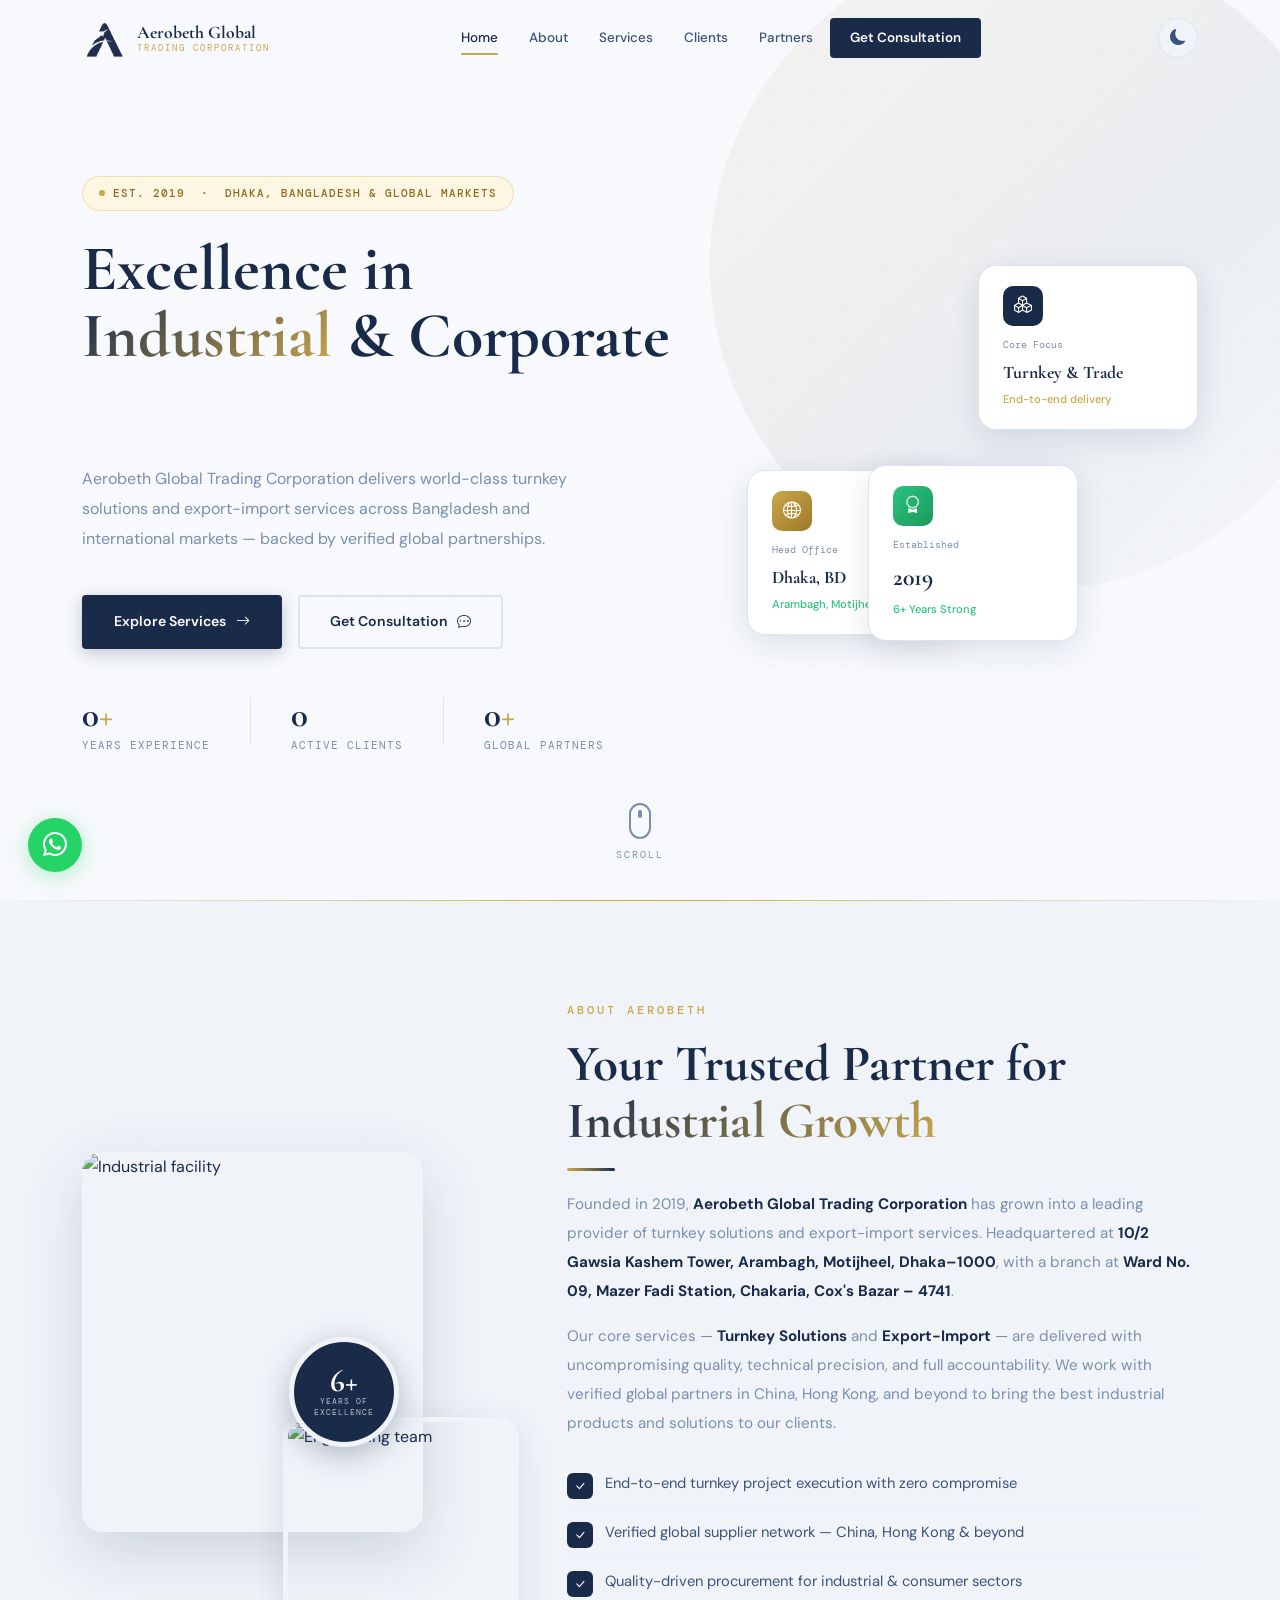
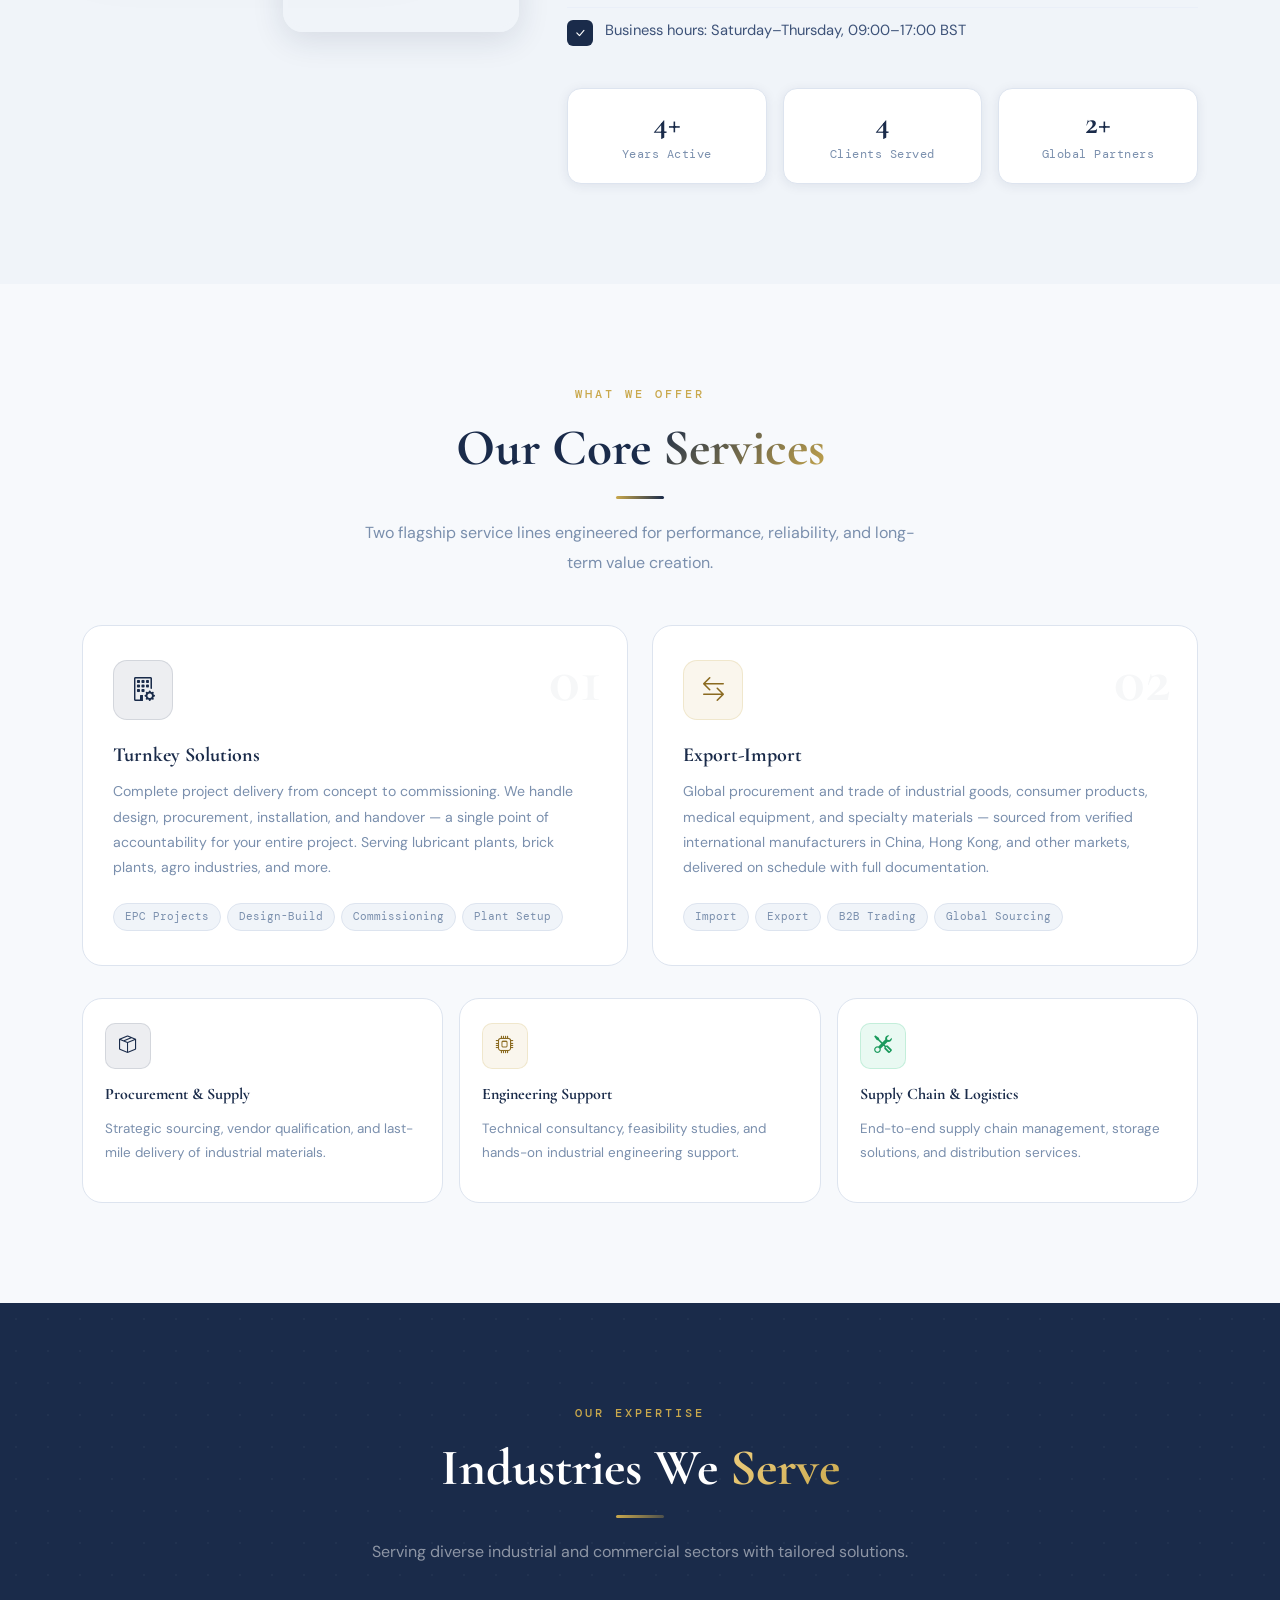
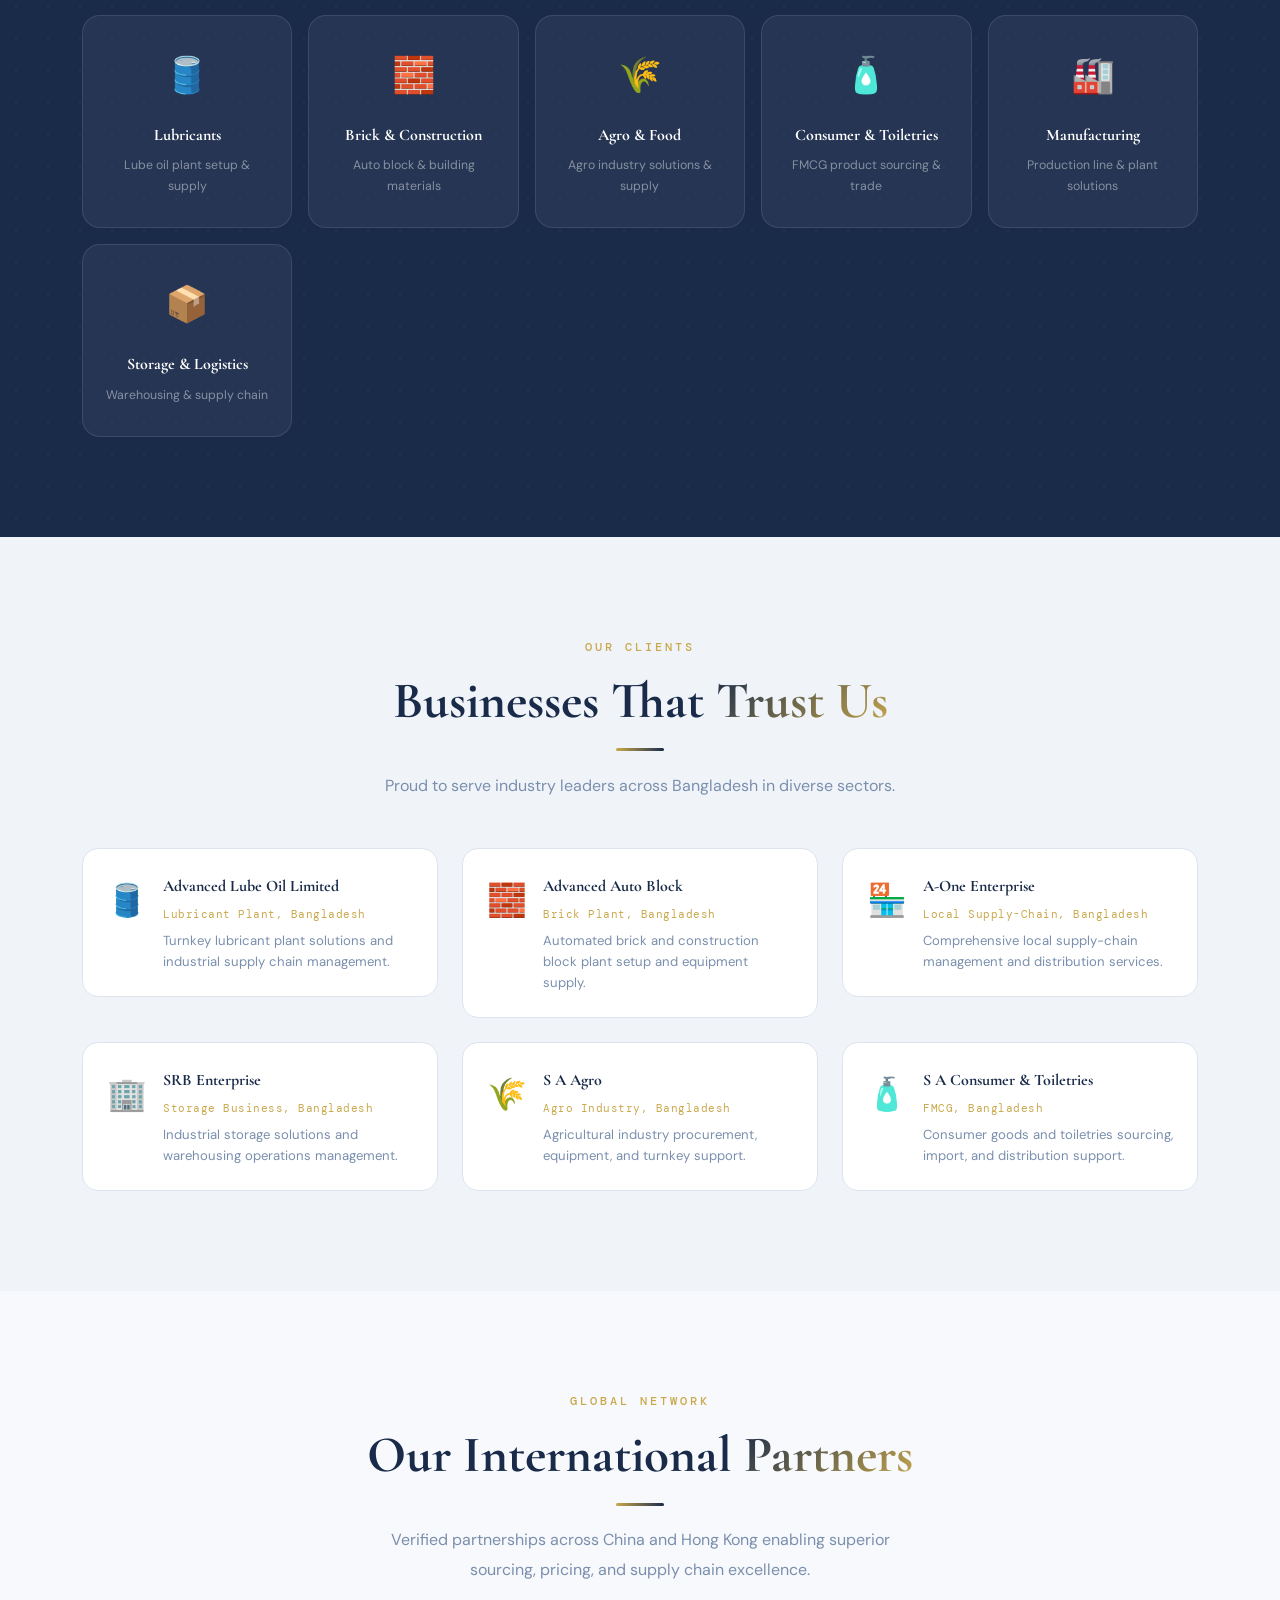
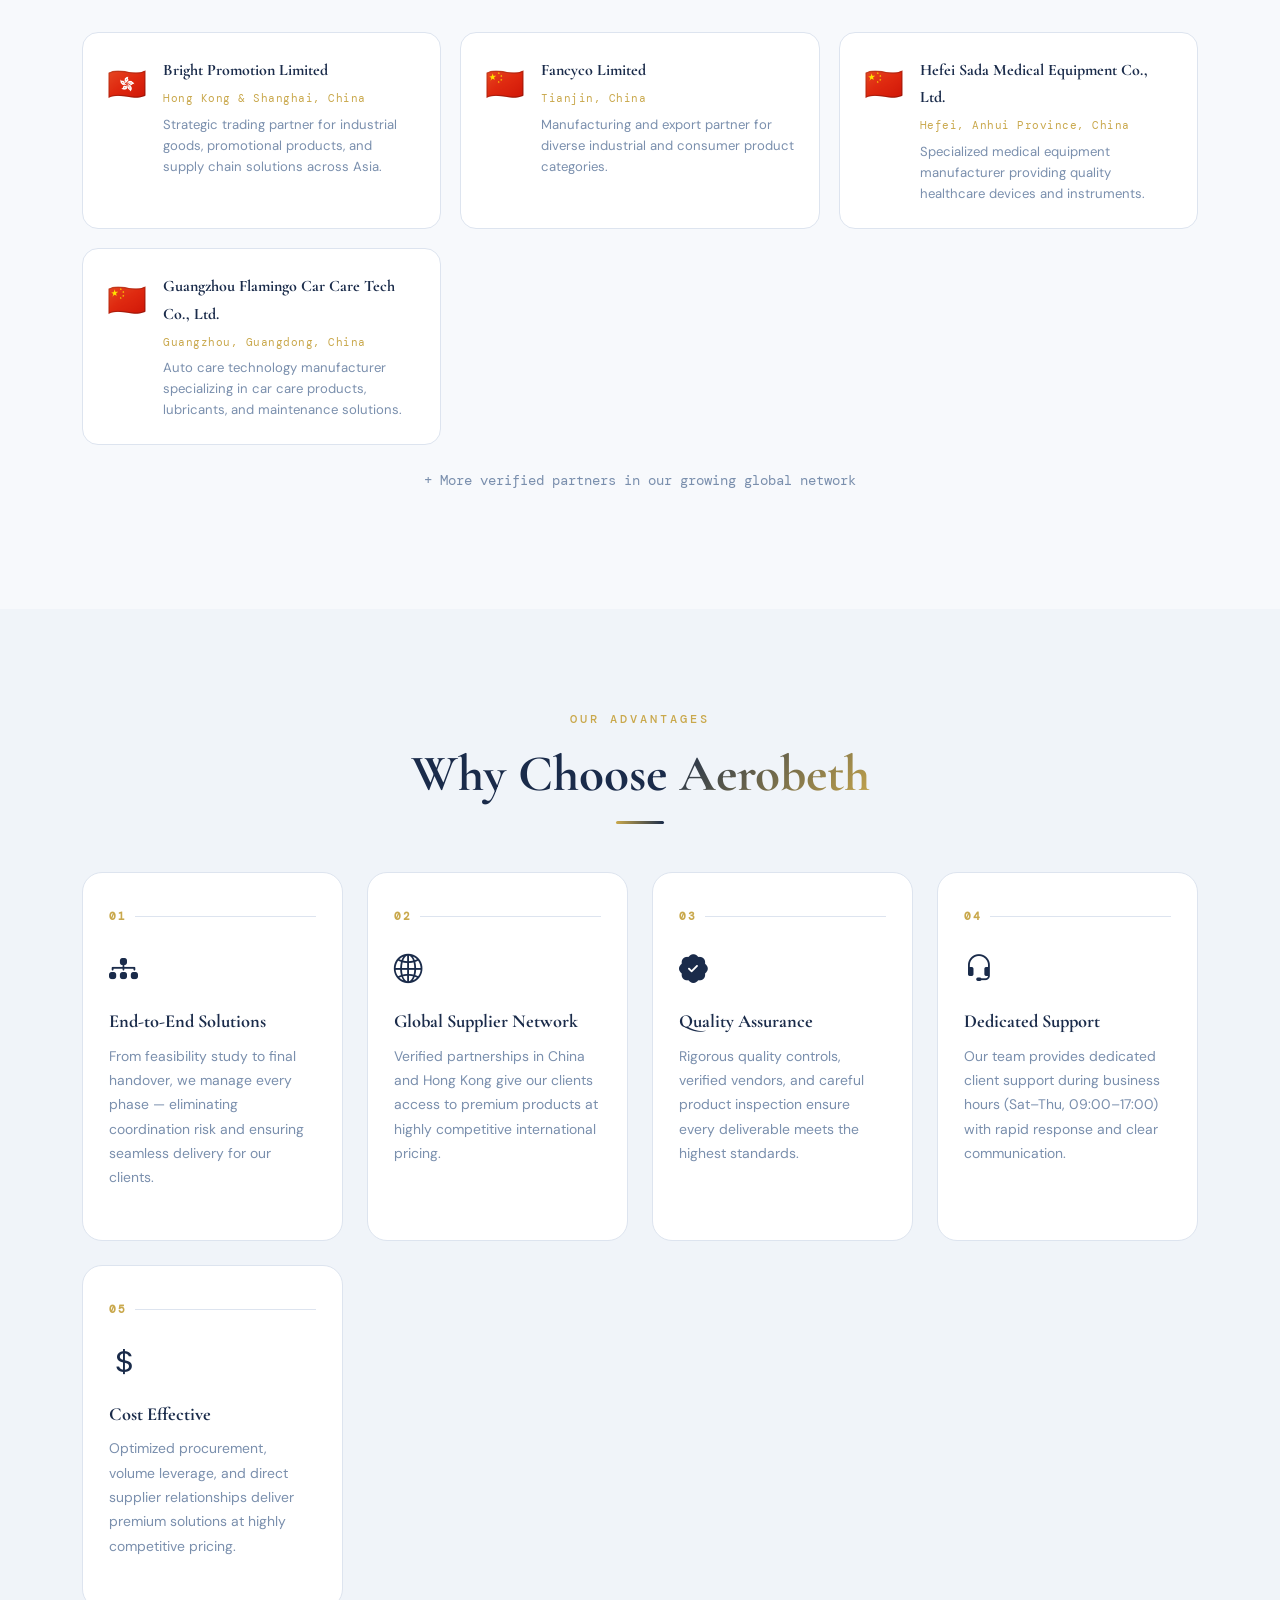
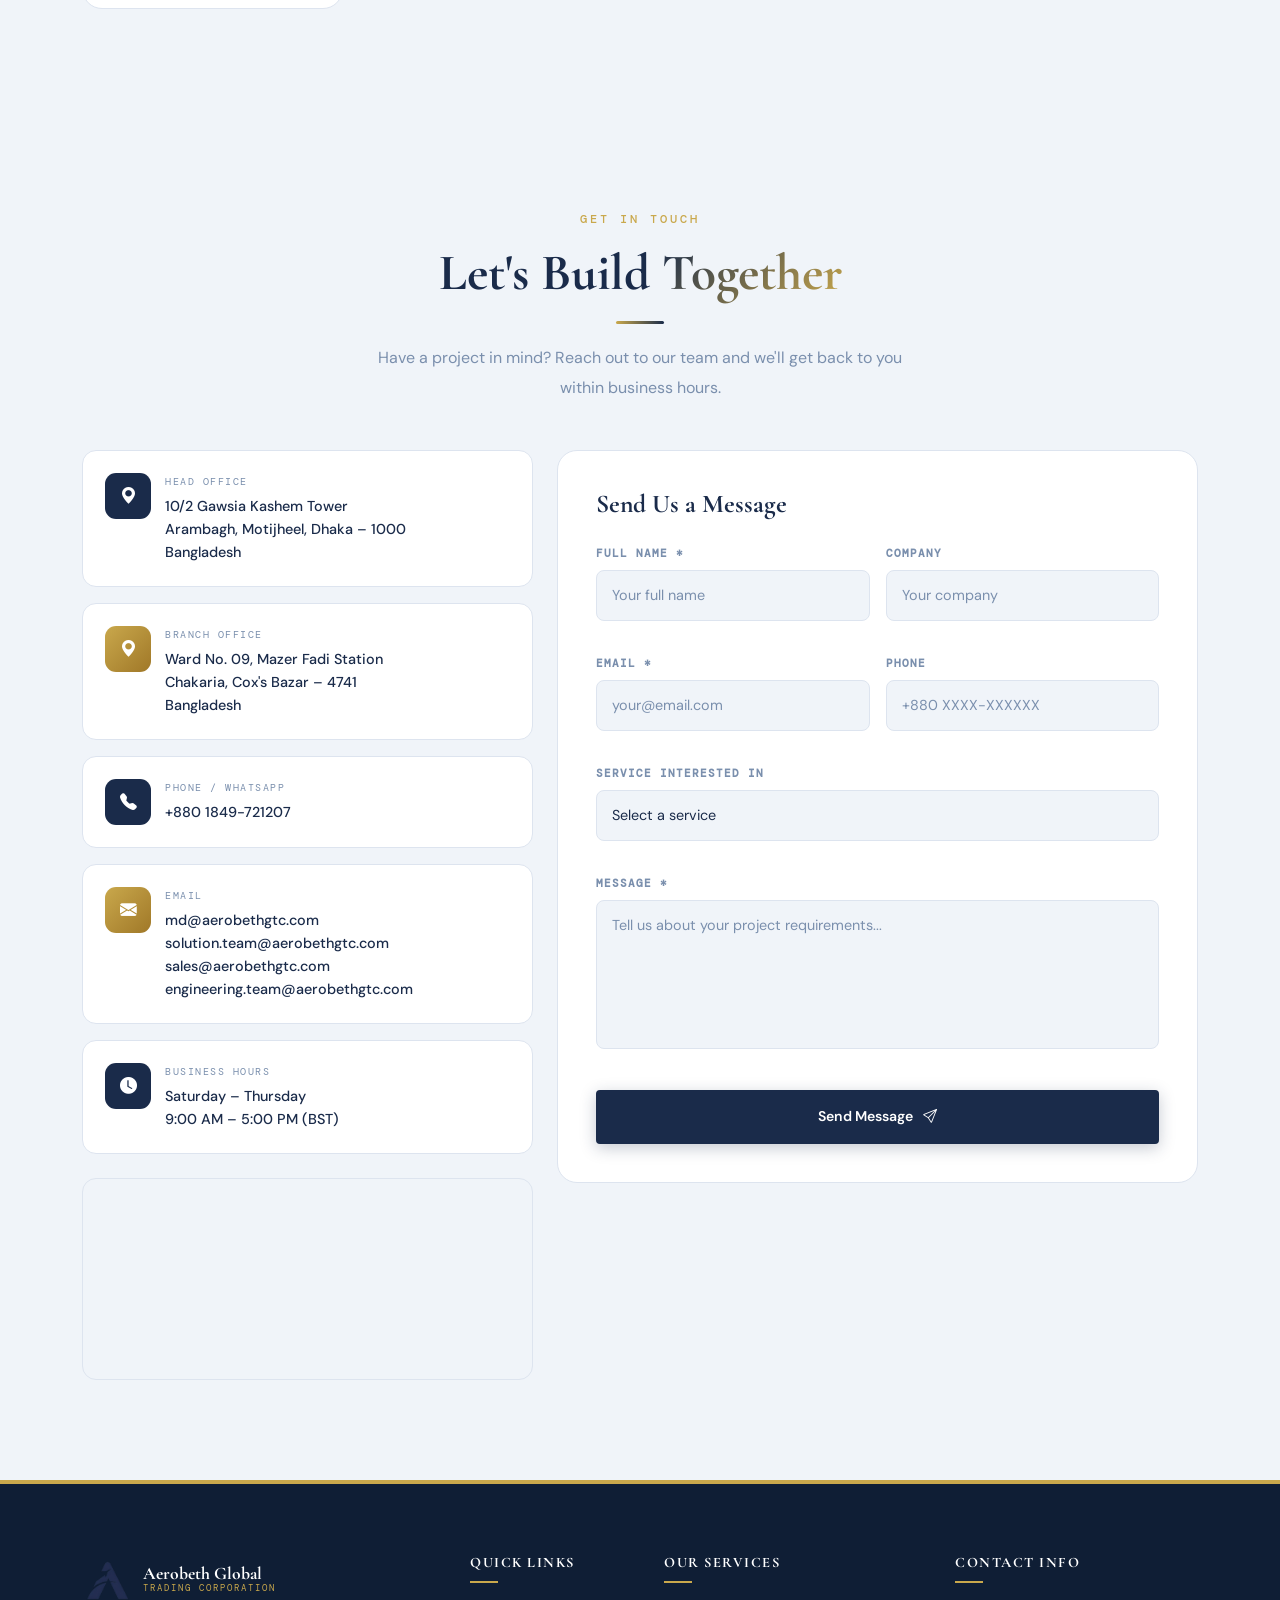
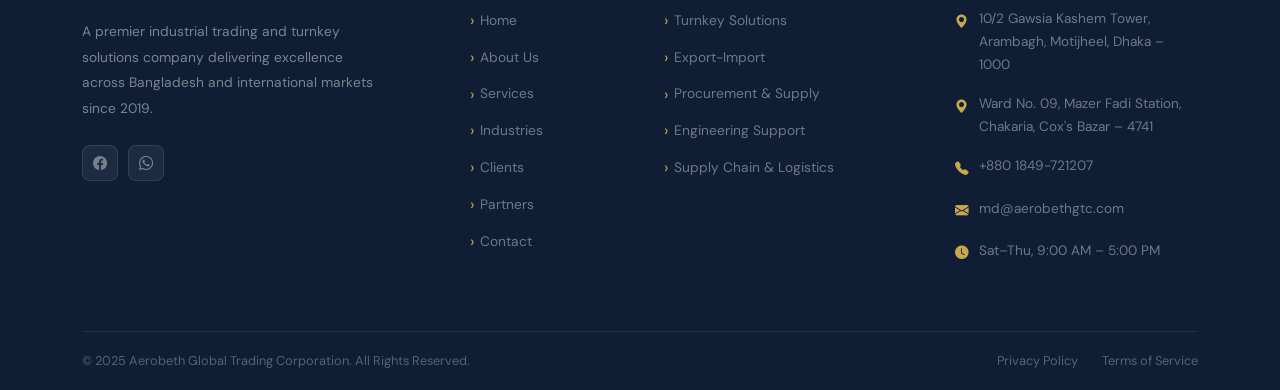
==== commit a058299e: "updated one" ====
--- a/index.html
+++ b/index.html
@@ -1,17 +1,16 @@
 <!DOCTYPE html>
-<html lang="en">
+<html lang="en" data-theme="light">
 
 <head>
   <meta charset="UTF-8" />
   <meta name="viewport" content="width=device-width, initial-scale=1.0" />
   <meta name="description"
-    content="Aerobeth Global Trading Corporation – Premier Turnkey Solutions, Industrial Trading, Engineering Support & Procurement since 2019." />
-  <title>Aerobeth Global Trading Corporation | Turnkey Solutions & Trading</title>
-
+    content="Aerobeth Global Trading Corporation – Premier Turnkey Solutions, Export-Import & Industrial Trading. Head Office: Dhaka. Est. 2019." />
+  <title>Aerobeth Global Trading Corporation | Turnkey Solutions & Export-Import</title>
   <link rel="preconnect" href="https://fonts.googleapis.com" />
   <link rel="preconnect" href="https://fonts.gstatic.com" crossorigin />
   <link
-    href="https://fonts.googleapis.com/css2?family=DM+Sans:wght@300;400;500;600;700&family=Playfair+Display:wght@700;800;900&family=DM+Mono:wght@400;500&display=swap"
+    href="https://fonts.googleapis.com/css2?family=Cormorant+Garamond:wght@400;500;600;700&family=DM+Sans:wght@300;400;500;600;700&family=DM+Mono:wght@400;500&display=swap"
     rel="stylesheet" />
   <link href="https://cdn.jsdelivr.net/npm/bootstrap@5.3.3/dist/css/bootstrap.min.css" rel="stylesheet" />
   <link href="https://cdn.jsdelivr.net/npm/bootstrap-icons@1.11.3/font/bootstrap-icons.css" rel="stylesheet" />
@@ -19,6 +18,7 @@
   <link href="https://cdn.jsdelivr.net/npm/swiper@11/swiper-bundle.min.css" rel="stylesheet" />
 
   <style>
+    /* ── THEME TOKENS ── */
     :root {
       --navy: #1a2b4a;
       --navy-deep: #0f1e35;
@@ -26,24 +26,56 @@
       --accent: #c9a84c;
       --accent-light: #f0d080;
       --accent-pale: #fdf6e3;
-      --sky: #e8f4fb;
-      --white: #ffffff;
-      --off-white: #f7f9fc;
-      --light-bg: #f0f4f9;
+
+      --bg: #f7f9fc;
+      --bg-card: #ffffff;
+      --bg-alt: #f0f4f9;
+      --surface: #ffffff;
       --border: #dde4ef;
       --border-soft: #eaeff8;
+
       --text-dark: #1a2b4a;
       --text-mid: #3d5278;
       --text-muted: #7a8fad;
-      --shadow-sm: 0 2px 12px rgba(26, 43, 74, 0.08);
-      --shadow-md: 0 8px 32px rgba(26, 43, 74, 0.12);
-      --shadow-lg: 0 20px 60px rgba(26, 43, 74, 0.16);
-      --font-display: 'Playfair Display', serif;
+      --text-inv: #ffffff;
+
+      --shadow-sm: 0 2px 12px rgba(26, 43, 74, .08);
+      --shadow-md: 0 8px 32px rgba(26, 43, 74, .12);
+      --shadow-lg: 0 20px 60px rgba(26, 43, 74, .16);
+
+      --navbar-bg: rgba(247, 249, 252, 0.95);
+      --navbar-border: var(--border);
+
+      --font-display: 'Cormorant Garamond', serif;
       --font-body: 'DM Sans', sans-serif;
       --font-mono: 'DM Mono', monospace;
       --transition: all 0.3s cubic-bezier(0.4, 0, 0.2, 1);
     }
 
+    [data-theme="dark"] {
+      --bg: #0c1420;
+      --bg-card: #12202f;
+      --bg-alt: #0f1a28;
+      --surface: #1a2a3c;
+      --border: #1e3050;
+      --border-soft: #1a2b40;
+
+      --text-dark: #e8f0fb;
+      --text-mid: #a8bedc;
+      --text-muted: #6a88aa;
+      --text-inv: #0c1420;
+
+      --shadow-sm: 0 2px 12px rgba(0, 0, 0, .35);
+      --shadow-md: 0 8px 32px rgba(0, 0, 0, .45);
+      --shadow-lg: 0 20px 60px rgba(0, 0, 0, .55);
+
+      --navbar-bg: rgba(12, 20, 32, 0.97);
+      --navbar-border: #1e3050;
+
+      --accent-pale: rgba(201, 168, 76, 0.1);
+    }
+
+    /* ── BASE ── */
     *,
     *::before,
     *::after {
@@ -54,20 +86,21 @@
 
     html {
       scroll-behavior: smooth;
-      overflow-x: hidden !important;
+      overflow-x: hidden;
     }
 
     body {
       font-family: var(--font-body);
-      background: var(--white);
+      background: var(--bg);
       color: var(--text-dark);
-      overflow-x: hidden !important;
+      overflow-x: hidden;
       line-height: 1.7;
+      transition: background 0.4s ease, color 0.4s ease;
     }
 
     ::selection {
       background: var(--navy);
-      color: var(--white);
+      color: #fff;
     }
 
     ::-webkit-scrollbar {
@@ -75,7 +108,7 @@
     }
 
     ::-webkit-scrollbar-track {
-      background: var(--off-white);
+      background: var(--bg-alt);
     }
 
     ::-webkit-scrollbar-thumb {
@@ -83,7 +116,7 @@
       border-radius: 3px;
     }
 
-    /* PRELOADER */
+    /* ── PRELOADER ── */
     #preloader {
       position: fixed;
       inset: 0;
@@ -103,10 +136,10 @@
 
     .preloader-logo {
       font-family: var(--font-display);
-      font-size: 2rem;
-      font-weight: 900;
+      font-size: 2.4rem;
+      font-weight: 700;
       color: #fff;
-      letter-spacing: 2px;
+      letter-spacing: 3px;
       margin-bottom: 2rem;
       animation: pulse 1.5s ease infinite;
     }
@@ -118,7 +151,7 @@
     .preloader-bar {
       width: 180px;
       height: 3px;
-      background: rgba(255, 255, 255, 0.15);
+      background: rgba(255, 255, 255, .15);
       border-radius: 3px;
       overflow: hidden;
     }
@@ -127,16 +160,16 @@
       height: 100%;
       background: linear-gradient(90deg, var(--accent), var(--accent-light));
       border-radius: 3px;
-      animation: loading 2s ease forwards;
+      animation: loading 2.2s ease forwards;
     }
 
     @keyframes loading {
       from {
-        width: 0;
+        width: 0
       }
 
       to {
-        width: 100%;
+        width: 100%
       }
     }
 
@@ -144,30 +177,30 @@
 
       0%,
       100% {
-        opacity: 1;
+        opacity: 1
       }
 
       50% {
-        opacity: 0.5;
-      }
-    }
-
-    /* UTILITIES */
+        opacity: .4
+      }
+    }
+
+    /* ── UTILITIES ── */
     .section-padding {
       padding: 100px 0;
     }
 
     .section-title {
       font-family: var(--font-display);
-      font-size: clamp(2rem, 4vw, 3rem);
-      font-weight: 800;
-      line-height: 1.15;
-      color: var(--navy);
+      font-size: clamp(2rem, 4vw, 3.2rem);
+      font-weight: 700;
+      line-height: 1.1;
+      color: var(--text-dark);
     }
 
     .section-subtitle {
       font-family: var(--font-mono);
-      font-size: 0.78rem;
+      font-size: 0.75rem;
       font-weight: 500;
       letter-spacing: 3px;
       text-transform: uppercase;
@@ -180,13 +213,19 @@
       color: var(--text-muted);
       max-width: 560px;
       margin: 1rem 0 0;
-      line-height: 1.8;
+      line-height: 1.85;
     }
 
     .gradient-text {
       background: linear-gradient(135deg, var(--navy), var(--accent));
       -webkit-background-clip: text;
       -webkit-text-fill-color: transparent;
+      background-clip: text;
+    }
+
+    [data-theme="dark"] .gradient-text {
+      background: linear-gradient(135deg, #7aaae0, var(--accent));
+      -webkit-background-clip: text;
       background-clip: text;
     }
 
@@ -202,44 +241,84 @@
       margin: 1.2rem auto;
     }
 
-    /* BUTTONS */
+    /* ── THEME TOGGLE ── */
+    .theme-toggle {
+      width: 40px;
+      height: 40px;
+      background: var(--bg-alt);
+      border: 1.5px solid var(--border);
+      border-radius: 50%;
+      display: flex;
+      align-items: center;
+      justify-content: center;
+      cursor: pointer;
+      color: var(--text-mid);
+      font-size: 1rem;
+      transition: var(--transition);
+      flex-shrink: 0;
+    }
+
+    .theme-toggle:hover {
+      background: var(--accent);
+      border-color: var(--accent);
+      color: #fff;
+      transform: scale(1.08);
+    }
+
+    .theme-toggle .bi-sun-fill {
+      display: none;
+    }
+
+    .theme-toggle .bi-moon-fill {
+      display: block;
+    }
+
+    [data-theme="dark"] .theme-toggle .bi-sun-fill {
+      display: block;
+    }
+
+    [data-theme="dark"] .theme-toggle .bi-moon-fill {
+      display: none;
+    }
+
+    /* ── BUTTONS ── */
     .btn-primary-custom {
       display: inline-flex;
       align-items: center;
-      gap: 0.6rem;
-      padding: 14px 32px;
+      gap: .6rem;
+      padding: 13px 30px;
       background: var(--navy);
-      color: var(--white);
+      color: #fff;
       font-family: var(--font-body);
-      font-size: 0.9rem;
+      font-size: .88rem;
       font-weight: 600;
       border: 2px solid var(--navy);
       border-radius: 4px;
       text-decoration: none;
       cursor: pointer;
       transition: var(--transition);
-      box-shadow: 0 4px 16px rgba(26, 43, 74, 0.25);
+      box-shadow: 0 4px 16px rgba(26, 43, 74, .25);
     }
 
     .btn-primary-custom:hover {
       background: var(--navy-deep);
       border-color: var(--navy-deep);
-      color: var(--white);
+      color: #fff;
       transform: translateY(-2px);
-      box-shadow: 0 8px 24px rgba(26, 43, 74, 0.35);
+      box-shadow: 0 8px 24px rgba(26, 43, 74, .35);
     }
 
     .btn-outline-custom {
       display: inline-flex;
       align-items: center;
-      gap: 0.6rem;
-      padding: 13px 32px;
+      gap: .6rem;
+      padding: 12px 30px;
       background: transparent;
-      color: var(--navy);
+      color: var(--text-dark);
       font-family: var(--font-body);
-      font-size: 0.9rem;
+      font-size: .88rem;
       font-weight: 600;
-      border: 2px solid var(--navy);
+      border: 2px solid var(--border);
       border-radius: 4px;
       text-decoration: none;
       cursor: pointer;
@@ -247,42 +326,48 @@
     }
 
     .btn-outline-custom:hover {
-      background: var(--navy);
-      color: var(--white);
+      background: var(--surface);
+      color: var(--navy);
+      border-color: var(--navy);
       transform: translateY(-2px);
     }
 
-    /* NAVBAR */
+    [data-theme="dark"] .btn-outline-custom {
+      color: var(--text-mid);
+    }
+
+    /* ── NAVBAR ── */
     #navbar {
       position: fixed;
       top: 0;
       left: 0;
       right: 0;
       z-index: 1000;
-      padding: 18px 0;
+      padding: 16px 0;
       transition: var(--transition);
       background: transparent;
     }
 
     #navbar.scrolled {
-      padding: 10px 0;
-      background: rgba(255, 255, 255, 0.97);
+      padding: 8px 0;
+      background: var(--navbar-bg);
       backdrop-filter: blur(20px);
-      border-bottom: 1px solid var(--border);
+      border-bottom: 1px solid var(--navbar-border);
       box-shadow: var(--shadow-sm);
     }
 
     .navbar-brand-custom {
       display: flex;
       align-items: center;
-      gap: 12px;
+      gap: 11px;
       text-decoration: none;
     }
 
     .brand-logo {
-      width: 46px;
-      height: 46px;
+      width: 44px;
+      height: 44px;
       object-fit: contain;
+      border-radius: 6px;
     }
 
     .brand-text {
@@ -293,14 +378,14 @@
 
     .brand-name {
       font-family: var(--font-display);
-      font-size: 1.05rem;
-      font-weight: 800;
-      color: var(--navy);
+      font-size: 1.1rem;
+      font-weight: 700;
+      color: var(--text-dark);
     }
 
     .brand-tag {
       font-family: var(--font-mono);
-      font-size: 0.58rem;
+      font-size: .58rem;
       color: var(--accent);
       letter-spacing: 2px;
       text-transform: uppercase;
@@ -309,7 +394,7 @@
     .nav-links {
       display: flex;
       align-items: center;
-      gap: 0.2rem;
+      gap: .2rem;
       list-style: none;
       margin: 0;
       padding: 0;
@@ -317,9 +402,8 @@
 
     .nav-links a {
       display: block;
-      padding: 8px 15px;
-      font-family: var(--font-body);
-      font-size: 0.85rem;
+      padding: 8px 14px;
+      font-size: .84rem;
       font-weight: 500;
       color: var(--text-mid);
       text-decoration: none;
@@ -328,17 +412,12 @@
       position: relative;
     }
 
-    .nav-links a:hover,
-    .nav-links a.active {
-      color: var(--navy);
-    }
-
     .nav-links a::after {
       content: '';
       position: absolute;
       bottom: 2px;
-      left: 15px;
-      right: 15px;
+      left: 14px;
+      right: 14px;
       height: 2px;
       background: var(--accent);
       transform: scaleX(0);
@@ -346,27 +425,31 @@
       border-radius: 1px;
     }
 
+    .nav-links a:hover,
+    .nav-links a.active {
+      color: var(--text-dark);
+    }
+
     .nav-links a:hover::after,
     .nav-links a.active::after {
       transform: scaleX(1);
     }
 
     .nav-cta {
-      padding: 9px 22px !important;
+      padding: 9px 20px !important;
       background: var(--navy) !important;
-      color: var(--white) !important;
+      color: #fff !important;
       border-radius: 4px !important;
       font-weight: 600 !important;
-      box-shadow: 0 4px 12px rgba(26, 43, 74, 0.2);
     }
 
     .nav-cta::after {
-      display: none;
+      display: none !important;
     }
 
     .nav-cta:hover {
       background: var(--navy-deep) !important;
-      transform: translateY(-1px);
+      color: #fff !important;
     }
 
     .hamburger {
@@ -381,9 +464,9 @@
 
     .hamburger span {
       display: block;
-      width: 26px;
+      width: 24px;
       height: 2px;
-      background: var(--navy);
+      background: var(--text-dark);
       border-radius: 2px;
       transition: var(--transition);
     }
@@ -405,13 +488,13 @@
       position: fixed;
       top: 0;
       right: -100%;
-      width: min(320px, 85vw);
+      width: min(310px, 85vw);
       height: 100vh;
-      background: var(--white);
+      background: var(--surface);
       border-left: 1px solid var(--border);
       z-index: 999;
-      padding: 80px 30px 30px;
-      transition: right 0.4s cubic-bezier(0.4, 0, 0.2, 1);
+      padding: 80px 28px 28px;
+      transition: right .4s cubic-bezier(.4, 0, .2, 1);
       overflow-y: auto;
     }
 
@@ -423,7 +506,7 @@
       display: none;
       position: fixed;
       inset: 0;
-      background: rgba(26, 43, 74, 0.4);
+      background: rgba(0, 0, 0, .4);
       z-index: 998;
       backdrop-filter: blur(4px);
     }
@@ -444,35 +527,38 @@
 
     .mobile-nav-links a {
       display: block;
-      padding: 16px 0;
+      padding: 15px 0;
       color: var(--text-dark);
-      font-family: var(--font-body);
-      font-size: 1rem;
+      font-size: .95rem;
       font-weight: 500;
       text-decoration: none;
       transition: var(--transition);
     }
 
     .mobile-nav-links a:hover {
-      color: var(--navy);
+      color: var(--accent);
       padding-left: 8px;
     }
 
-    /* HERO */
+    /* ── HERO ── */
     #hero {
       min-height: 100vh;
       position: relative;
       display: flex;
       align-items: center;
       overflow: hidden;
-      background: var(--white);
+      background: var(--bg);
     }
 
     .hero-bg {
       position: absolute;
       inset: 0;
       background: url('https://images.unsplash.com/photo-1504307651254-35680f356dfd?w=1920&q=80') center/cover no-repeat;
-      opacity: 0.06;
+      opacity: 0.05;
+    }
+
+    [data-theme="dark"] .hero-bg {
+      opacity: 0.04;
     }
 
     .hero-pattern {
@@ -483,25 +569,18 @@
       opacity: 0.04;
     }
 
+    [data-theme="dark"] .hero-pattern {
+      opacity: 0.08;
+    }
+
     .hero-shape {
       position: absolute;
-      right: -100px;
-      top: -80px;
-      width: 700px;
-      height: 700px;
-      background: linear-gradient(135deg, var(--sky) 0%, #d4e8f7 60%, transparent 100%);
+      right: -80px;
+      top: -60px;
+      width: 650px;
+      height: 650px;
+      background: linear-gradient(135deg, rgba(201, 168, 76, .08) 0%, rgba(26, 43, 74, .06) 60%, transparent 100%);
       border-radius: 50%;
-      opacity: 0.6;
-    }
-
-    .hero-shape-2 {
-      position: absolute;
-      left: -80px;
-      bottom: -60px;
-      width: 400px;
-      height: 400px;
-      background: radial-gradient(circle, var(--accent-pale) 0%, transparent 70%);
-      opacity: 0.8;
     }
 
     .hero-content {
@@ -515,15 +594,19 @@
       gap: 8px;
       padding: 7px 16px;
       background: var(--accent-pale);
-      border: 1px solid rgba(201, 168, 76, 0.3);
+      border: 1px solid rgba(201, 168, 76, .3);
       border-radius: 50px;
       font-family: var(--font-mono);
-      font-size: 0.72rem;
+      font-size: .7rem;
       font-weight: 500;
       color: #8a6a20;
       letter-spacing: 1px;
       text-transform: uppercase;
-      margin-bottom: 2rem;
+      margin-bottom: 1.5rem;
+    }
+
+    [data-theme="dark"] .hero-badge {
+      color: var(--accent-light);
     }
 
     .hero-badge .dot {
@@ -538,49 +621,49 @@
 
       0%,
       100% {
-        opacity: 1;
+        opacity: 1
       }
 
       50% {
-        opacity: 0.2;
+        opacity: .2
       }
     }
 
     .hero-heading {
       font-family: var(--font-display);
-      font-size: clamp(1.6rem, 4.5vw, 3.8rem);
-      font-weight: 900;
+      font-size: clamp(2rem, 5vw, 4rem);
+      font-weight: 700;
       line-height: 1.05;
-      color: var(--navy);
-      margin-bottom: 0.5rem;
+      color: var(--text-dark);
+      margin-bottom: .5rem;
     }
 
     .hero-typed-wrap {
       font-family: var(--font-display);
-      font-size: clamp(1.8rem, 4vw, 3.2rem);
-      font-weight: 700;
+      font-size: clamp(1.6rem, 3.5vw, 2.8rem);
+      font-weight: 600;
       min-height: 1.4em;
       margin-bottom: 1.5rem;
       color: var(--accent);
     }
 
     .typed-cursor {
-      color: var(--navy);
+      color: var(--text-dark);
     }
 
     .hero-desc {
-      font-size: 1.05rem;
+      font-size: 1rem;
       color: var(--text-muted);
-      max-width: 540px;
+      max-width: 520px;
       margin-bottom: 2.5rem;
-      line-height: 1.85;
+      line-height: 1.9;
     }
 
     .hero-btns {
       display: flex;
       flex-wrap: wrap;
       gap: 1rem;
-      margin-bottom: 3.5rem;
+      margin-bottom: 3rem;
     }
 
     .hero-stats {
@@ -589,23 +672,17 @@
       flex-wrap: wrap;
     }
 
-    .hero-stat {
-      display: flex;
-      flex-direction: column;
-      gap: 2px;
-    }
-
     .hero-stat-divider {
       width: 1px;
-      height: 50px;
+      height: 48px;
       background: var(--border);
     }
 
     .hero-stat-num {
       font-family: var(--font-display);
       font-size: 2.2rem;
-      font-weight: 900;
-      color: var(--navy);
+      font-weight: 700;
+      color: var(--text-dark);
       line-height: 1;
     }
 
@@ -615,34 +692,34 @@
 
     .hero-stat-label {
       font-family: var(--font-mono);
-      font-size: 0.7rem;
+      font-size: .68rem;
       color: var(--text-muted);
       letter-spacing: 1px;
       text-transform: uppercase;
-    }
-
-    /* Hero Visual */
+      margin-top: 4px;
+    }
+
+    .hero-card-float {
+      position: absolute;
+      background: var(--bg-card);
+      border: 1px solid var(--border);
+      border-radius: 18px;
+      padding: 20px 24px;
+      box-shadow: var(--shadow-md);
+    }
+
     .hero-visual {
       position: relative;
-      height: 540px;
+      height: 500px;
       display: flex;
       align-items: center;
       justify-content: center;
     }
 
-    .hero-card-float {
-      position: absolute;
-      background: var(--white);
-      border: 1px solid var(--border);
-      border-radius: 20px;
-      padding: 22px 26px;
-      box-shadow: var(--shadow-md);
-    }
-
     .hero-card-1 {
-      top: 60px;
+      top: 50px;
       right: 0;
-      width: 230px;
+      width: 220px;
       animation: floatCard 5s ease-in-out infinite;
     }
 
@@ -655,23 +732,23 @@
     }
 
     .hero-card-3 {
-      animation: floatCard3 7s ease-in-out infinite;
-      animation-delay: 1s;
       top: 50%;
       left: 50%;
       margin-left: -105px;
       width: 210px;
+      animation: floatCard3 7s ease-in-out infinite;
+      animation-delay: 1s;
     }
 
     @keyframes floatCard {
 
       0%,
       100% {
-        transform: translateY(0);
+        transform: translateY(0)
       }
 
       50% {
-        transform: translateY(-12px);
+        transform: translateY(-12px)
       }
     }
 
@@ -679,17 +756,17 @@
 
       0%,
       100% {
-        transform: translateY(-50%);
+        transform: translateY(-50%)
       }
 
       50% {
-        transform: translateY(calc(-50% - 12px));
+        transform: translateY(calc(-50% - 12px))
       }
     }
 
     .card-icon-wrap {
-      width: 42px;
-      height: 42px;
+      width: 40px;
+      height: 40px;
       background: var(--navy);
       border-radius: 10px;
       display: flex;
@@ -710,22 +787,20 @@
 
     .card-label {
       font-family: var(--font-mono);
-      font-size: 0.68rem;
+      font-size: .65rem;
       color: var(--text-muted);
-      letter-spacing: 0.5px;
       margin-bottom: 4px;
     }
 
     .card-value {
       font-family: var(--font-display);
-      font-size: 1.4rem;
-      font-weight: 800;
-      color: var(--navy);
+      font-size: 1.5rem;
+      font-weight: 700;
+      color: var(--text-dark);
     }
 
     .card-sub {
-      font-family: var(--font-body);
-      font-size: 0.72rem;
+      font-size: .7rem;
       color: #2ec27e;
       margin-top: 2px;
       font-weight: 500;
@@ -737,7 +812,7 @@
 
     .hero-scroll {
       position: absolute;
-      bottom: 40px;
+      bottom: 36px;
       left: 50%;
       transform: translateX(-50%);
       z-index: 2;
@@ -747,7 +822,7 @@
       gap: 8px;
       color: var(--text-muted);
       font-family: var(--font-mono);
-      font-size: 0.65rem;
+      font-size: .62rem;
       letter-spacing: 2px;
       text-transform: uppercase;
       text-decoration: none;
@@ -755,14 +830,14 @@
     }
 
     .hero-scroll:hover {
-      color: var(--navy);
+      color: var(--accent);
     }
 
     .scroll-mouse {
-      width: 24px;
-      height: 38px;
+      width: 22px;
+      height: 36px;
       border: 2px solid currentColor;
-      border-radius: 12px;
+      border-radius: 11px;
       position: relative;
     }
 
@@ -772,7 +847,7 @@
       background: currentColor;
       border-radius: 2px;
       position: absolute;
-      top: 6px;
+      top: 5px;
       left: 50%;
       transform: translateX(-50%);
       animation: scrollWheel 2s ease infinite;
@@ -783,18 +858,18 @@
       0%,
       100% {
         opacity: 1;
-        transform: translateX(-50%) translateY(0);
+        transform: translateX(-50%) translateY(0)
       }
 
       100% {
         opacity: 0;
-        transform: translateX(-50%) translateY(12px);
-      }
-    }
-
-    /* ABOUT */
+        transform: translateX(-50%) translateY(11px)
+      }
+    }
+
+    /* ── ABOUT ── */
     #about {
-      background: var(--off-white);
+      background: var(--bg-alt);
       position: relative;
       overflow: hidden;
     }
@@ -835,11 +910,11 @@
       position: absolute;
       bottom: 0;
       right: 0;
-      width: 55%;
-      height: 220px;
+      width: 54%;
+      height: 215px;
       border-radius: 20px;
       overflow: hidden;
-      border: 5px solid var(--off-white);
+      border: 5px solid var(--bg-alt);
       box-shadow: var(--shadow-md);
     }
 
@@ -863,22 +938,22 @@
       align-items: center;
       justify-content: center;
       z-index: 2;
-      box-shadow: 0 8px 30px rgba(26, 43, 74, 0.3);
-      border: 5px solid var(--off-white);
+      box-shadow: 0 8px 30px rgba(26, 43, 74, .3);
+      border: 5px solid var(--bg-alt);
     }
 
     .about-exp-badge .num {
       font-family: var(--font-display);
       font-size: 2rem;
-      font-weight: 900;
-      color: var(--white);
+      font-weight: 700;
+      color: #fff;
       line-height: 1;
     }
 
     .about-exp-badge .label {
       font-family: var(--font-mono);
-      font-size: 0.55rem;
-      color: rgba(255, 255, 255, 0.7);
+      font-size: .52rem;
+      color: rgba(255, 255, 255, .7);
       text-transform: uppercase;
       letter-spacing: 1px;
       text-align: center;
@@ -896,7 +971,7 @@
       align-items: flex-start;
       gap: 12px;
       padding: 10px 0;
-      font-size: 0.95rem;
+      font-size: .92rem;
       color: var(--text-mid);
       border-bottom: 1px solid var(--border-soft);
     }
@@ -906,15 +981,15 @@
     }
 
     .feature-list .icon {
-      width: 28px;
-      height: 28px;
+      width: 26px;
+      height: 26px;
       background: var(--navy);
       border-radius: 6px;
       display: flex;
       align-items: center;
       justify-content: center;
       color: #fff;
-      font-size: 0.8rem;
+      font-size: .75rem;
       flex-shrink: 0;
       margin-top: 2px;
     }
@@ -927,17 +1002,17 @@
     }
 
     .counter-box {
-      background: var(--white);
+      background: var(--surface);
       border: 1px solid var(--border);
       border-radius: 14px;
-      padding: 20px 16px;
+      padding: 18px 14px;
       text-align: center;
       transition: var(--transition);
       box-shadow: var(--shadow-sm);
     }
 
     .counter-box:hover {
-      border-color: var(--navy);
+      border-color: var(--accent);
       transform: translateY(-4px);
       box-shadow: var(--shadow-md);
     }
@@ -945,38 +1020,37 @@
     .counter-num {
       font-family: var(--font-display);
       font-size: 2rem;
-      font-weight: 900;
-      color: var(--navy);
+      font-weight: 700;
+      color: var(--text-dark);
       line-height: 1;
     }
 
     .counter-label {
-      font-size: 0.75rem;
+      font-size: .72rem;
       color: var(--text-muted);
       margin-top: 6px;
       font-family: var(--font-mono);
-      letter-spacing: 0.5px;
-    }
-
-    /* SERVICES */
+      letter-spacing: .5px;
+    }
+
+    /* ── SERVICES ── */
     #services {
-      background: var(--white);
-      position: relative;
+      background: var(--bg);
     }
 
     .services-grid {
       display: grid;
-      grid-template-columns: repeat(auto-fit, minmax(320px, 1fr));
+      grid-template-columns: repeat(auto-fit, minmax(310px, 1fr));
       gap: 1.5rem;
       margin-top: 3rem;
     }
 
     .service-card {
       position: relative;
-      background: var(--off-white);
+      background: var(--bg-card);
       border: 1px solid var(--border);
       border-radius: 20px;
-      padding: 36px 32px;
+      padding: 34px 30px;
       overflow: hidden;
       cursor: pointer;
       transition: var(--transition);
@@ -988,7 +1062,7 @@
       top: 0;
       left: 0;
       right: 0;
-      height: 4px;
+      height: 3px;
       background: linear-gradient(90deg, var(--navy), var(--accent));
       transform: scaleX(0);
       transition: var(--transition);
@@ -997,9 +1071,8 @@
 
     .service-card:hover {
       transform: translateY(-8px);
-      border-color: var(--navy);
+      border-color: var(--accent);
       box-shadow: var(--shadow-lg);
-      background: var(--white);
     }
 
     .service-card:hover::before {
@@ -1007,14 +1080,14 @@
     }
 
     .service-icon-wrap {
-      width: 64px;
-      height: 64px;
-      border-radius: 16px;
+      width: 60px;
+      height: 60px;
+      border-radius: 14px;
       display: flex;
       align-items: center;
       justify-content: center;
-      font-size: 1.6rem;
-      margin-bottom: 1.5rem;
+      font-size: 1.5rem;
+      margin-bottom: 1.4rem;
       transition: var(--transition);
     }
 
@@ -1023,54 +1096,40 @@
     }
 
     .icon-blue {
-      background: rgba(26, 43, 74, 0.08);
+      background: rgba(26, 43, 74, .08);
       color: var(--navy);
-      border: 1px solid rgba(26, 43, 74, 0.12);
+      border: 1px solid rgba(26, 43, 74, .12);
     }
 
     .icon-gold {
-      background: rgba(201, 168, 76, 0.1);
+      background: rgba(201, 168, 76, .1);
       color: #8a6a20;
-      border: 1px solid rgba(201, 168, 76, 0.2);
-    }
-
-    .icon-green {
-      background: rgba(46, 194, 126, 0.1);
-      color: #1a9a5c;
-      border: 1px solid rgba(46, 194, 126, 0.2);
-    }
-
-    .icon-purple {
-      background: rgba(100, 70, 200, 0.08);
-      color: #5040b8;
-      border: 1px solid rgba(100, 70, 200, 0.15);
-    }
-
-    .icon-orange {
-      background: rgba(220, 100, 40, 0.08);
-      color: #c05020;
-      border: 1px solid rgba(220, 100, 40, 0.15);
-    }
-
-    .icon-pink {
-      background: rgba(180, 60, 130, 0.08);
-      color: #a03080;
-      border: 1px solid rgba(180, 60, 130, 0.15);
+      border: 1px solid rgba(201, 168, 76, .2);
+    }
+
+    [data-theme="dark"] .icon-blue {
+      background: rgba(26, 43, 74, .4);
+      color: #7aaae0;
+      border-color: rgba(26, 43, 74, .6);
+    }
+
+    [data-theme="dark"] .icon-gold {
+      color: var(--accent-light);
     }
 
     .service-title {
       font-family: var(--font-display);
-      font-size: 1.2rem;
+      font-size: 1.25rem;
       font-weight: 700;
-      color: var(--navy);
-      margin-bottom: 0.8rem;
+      color: var(--text-dark);
+      margin-bottom: .8rem;
     }
 
     .service-desc {
-      font-size: 0.88rem;
+      font-size: .88rem;
       color: var(--text-muted);
-      line-height: 1.75;
-      margin-bottom: 1.5rem;
+      line-height: 1.8;
+      margin-bottom: 1.4rem;
     }
 
     .service-tags {
@@ -1080,39 +1139,42 @@
     }
 
     .service-tag {
-      padding: 4px 12px;
-      background: var(--white);
+      padding: 4px 11px;
+      background: var(--bg-alt);
       border: 1px solid var(--border);
       border-radius: 20px;
       font-family: var(--font-mono);
-      font-size: 0.68rem;
+      font-size: .66rem;
       color: var(--text-muted);
       transition: var(--transition);
     }
 
     .service-card:hover .service-tag {
-      border-color: var(--navy);
-      color: var(--navy);
+      border-color: var(--accent);
+      color: var(--accent);
     }
 
     .service-number {
       position: absolute;
-      top: 24px;
-      right: 28px;
+      top: 22px;
+      right: 26px;
       font-family: var(--font-display);
       font-size: 4rem;
-      font-weight: 900;
-      color: rgba(26, 43, 74, 0.04);
+      font-weight: 700;
+      color: rgba(26, 43, 74, .04);
       line-height: 1;
-      z-index: 0;
-      transition: var(--transition);
+      transition: var(--transition);
+    }
+
+    [data-theme="dark"] .service-number {
+      color: rgba(255, 255, 255, .04);
     }
 
     .service-card:hover .service-number {
-      color: rgba(201, 168, 76, 0.08);
-    }
-
-    /* INDUSTRIES */
+      color: rgba(201, 168, 76, .07);
+    }
+
+    /* ── INDUSTRIES ── */
     #industries {
       background: var(--navy);
       position: relative;
@@ -1123,12 +1185,12 @@
       content: '';
       position: absolute;
       inset: 0;
-      background-image: radial-gradient(circle, rgba(255, 255, 255, 0.03) 1px, transparent 1px);
+      background-image: radial-gradient(circle, rgba(255, 255, 255, .03) 1px, transparent 1px);
       background-size: 32px 32px;
     }
 
     #industries .section-title {
-      color: var(--white);
+      color: #fff;
     }
 
     #industries .section-subtitle {
@@ -1136,25 +1198,25 @@
     }
 
     #industries .section-desc {
-      color: rgba(255, 255, 255, 0.55);
+      color: rgba(255, 255, 255, .5);
     }
 
     #industries .accent-line {
-      background: linear-gradient(90deg, var(--accent), rgba(201, 168, 76, 0.3));
+      background: linear-gradient(90deg, var(--accent), rgba(201, 168, 76, .3));
     }
 
     .industry-cards {
       display: grid;
-      grid-template-columns: repeat(auto-fit, minmax(200px, 1fr));
+      grid-template-columns: repeat(auto-fit, minmax(190px, 1fr));
       gap: 1rem;
       margin-top: 3rem;
     }
 
     .industry-card {
-      background: rgba(255, 255, 255, 0.05);
-      border: 1px solid rgba(255, 255, 255, 0.1);
+      background: rgba(255, 255, 255, .05);
+      border: 1px solid rgba(255, 255, 255, .1);
       border-radius: 18px;
-      padding: 32px 24px;
+      padding: 30px 22px;
       text-align: center;
       transition: var(--transition);
       cursor: pointer;
@@ -1166,15 +1228,15 @@
       content: '';
       position: absolute;
       inset: 0;
-      background: linear-gradient(135deg, rgba(201, 168, 76, 0.08), transparent);
+      background: linear-gradient(135deg, rgba(201, 168, 76, .08), transparent);
       opacity: 0;
       transition: var(--transition);
     }
 
     .industry-card:hover {
       transform: translateY(-6px);
-      border-color: rgba(201, 168, 76, 0.4);
-      background: rgba(255, 255, 255, 0.08);
+      border-color: rgba(201, 168, 76, .4);
+      background: rgba(255, 255, 255, .08);
     }
 
     .industry-card:hover::after {
@@ -1182,7 +1244,7 @@
     }
 
     .industry-icon {
-      font-size: 2.5rem;
+      font-size: 2.2rem;
       margin-bottom: 1rem;
       display: block;
       transition: var(--transition);
@@ -1194,270 +1256,20 @@
 
     .industry-name {
       font-family: var(--font-display);
-      font-size: 0.95rem;
+      font-size: 1rem;
       font-weight: 700;
-      color: var(--white);
-      margin-bottom: 0.4rem;
+      color: #fff;
+      margin-bottom: .4rem;
     }
 
     .industry-desc {
-      font-size: 0.78rem;
-      color: rgba(255, 255, 255, 0.45);
-    }
-
-    /* PROJECTS */
-    #projects {
-      background: var(--off-white);
-    }
-
-    .filter-tabs {
-      display: flex;
-      flex-wrap: wrap;
-      gap: 0.6rem;
-    }
-
-    .filter-btn {
-      padding: 8px 20px;
-      background: var(--white);
-      border: 1px solid var(--border);
-      border-radius: 50px;
-      color: var(--text-muted);
-      font-family: var(--font-mono);
-      font-size: 0.78rem;
-      font-weight: 500;
-      cursor: pointer;
-      transition: var(--transition);
-    }
-
-    .filter-btn:hover,
-    .filter-btn.active {
-      background: var(--navy);
-      border-color: var(--navy);
-      color: var(--white);
-    }
-
-    .projects-grid {
-      display: grid;
-      grid-template-columns: repeat(auto-fill, minmax(300px, 1fr));
-      gap: 1.5rem;
-      margin-top: 2.5rem;
-    }
-
-    .project-card {
-      border-radius: 18px;
-      overflow: hidden;
-      position: relative;
-      cursor: pointer;
-      transition: var(--transition);
-      background: var(--white);
-      box-shadow: var(--shadow-sm);
-    }
-
-    .project-card:hover {
-      transform: translateY(-6px);
-      box-shadow: var(--shadow-lg);
-    }
-
-    .project-img {
-      width: 100%;
-      height: 220px;
-      object-fit: cover;
-      transition: transform 0.6s ease;
-      display: block;
-    }
-
-    .project-card:hover .project-img {
-      transform: scale(1.06);
-    }
-
-    .project-overlay {
-      position: absolute;
-      inset: 0;
-      background: linear-gradient(to top, rgba(15, 30, 53, 0.9) 0%, rgba(15, 30, 53, 0.3) 50%, transparent 100%);
-      display: flex;
-      flex-direction: column;
-      justify-content: flex-end;
-      padding: 24px;
-      transition: var(--transition);
-    }
-
-    .project-category {
-      display: inline-block;
-      padding: 4px 12px;
-      background: rgba(201, 168, 76, 0.2);
-      border: 1px solid rgba(201, 168, 76, 0.4);
-      border-radius: 20px;
-      font-family: var(--font-mono);
-      font-size: 0.65rem;
-      font-weight: 600;
-      color: var(--accent-light);
-      letter-spacing: 1px;
-      text-transform: uppercase;
-      margin-bottom: 8px;
-      width: fit-content;
-    }
-
-    .project-title {
-      font-family: var(--font-display);
-      font-size: 1.1rem;
-      font-weight: 700;
-      color: var(--white);
-      margin-bottom: 6px;
-    }
-
-    .project-location {
-      font-size: 0.78rem;
-      color: rgba(255, 255, 255, 0.6);
-      display: flex;
-      align-items: center;
-      gap: 4px;
-    }
-
-    .project-view-btn {
-      position: absolute;
-      top: 50%;
-      left: 50%;
-      transform: translate(-50%, -50%) scale(0);
-      width: 50px;
-      height: 50px;
-      background: var(--white);
-      border-radius: 50%;
-      display: flex;
-      align-items: center;
-      justify-content: center;
-      color: var(--navy);
-      font-size: 1.2rem;
-      transition: var(--transition);
-      box-shadow: var(--shadow-md);
-    }
-
-    .project-card:hover .project-view-btn {
-      transform: translate(-50%, -50%) scale(1);
-    }
-
-    /* Modal */
-    .modal-light .modal-content {
-      background: var(--white);
-      border: 1px solid var(--border);
-      border-radius: 20px;
-      color: var(--text-dark);
-      box-shadow: var(--shadow-lg);
-    }
-
-    .modal-light .btn-close {}
-
-    .modal-project-img {
-      width: 100%;
-      height: 280px;
-      object-fit: cover;
-      border-radius: 12px;
-      margin-bottom: 1.5rem;
-    }
-
-    .modal-category {
-      display: inline-block;
-      padding: 4px 14px;
-      background: var(--accent-pale);
-      border: 1px solid rgba(201, 168, 76, 0.3);
-      border-radius: 20px;
-      font-family: var(--font-mono);
-      font-size: 0.72rem;
-      font-weight: 600;
-      color: #8a6a20;
-      letter-spacing: 1px;
-      text-transform: uppercase;
-      margin-bottom: 1rem;
-    }
-
-    /* WHY US */
-    #why-us {
-      background: var(--white);
-    }
-
-    .why-grid {
-      display: grid;
-      grid-template-columns: repeat(auto-fit, minmax(260px, 1fr));
-      gap: 1.5rem;
-    }
-
-    .why-card {
-      position: relative;
-      background: var(--off-white);
-      border: 1px solid var(--border);
-      border-radius: 20px;
-      padding: 36px 28px;
-      overflow: hidden;
-      transition: var(--transition);
-    }
-
-    .why-card:hover {
-      transform: translateY(-6px);
-      border-color: var(--navy);
-      box-shadow: var(--shadow-md);
-      background: var(--white);
-    }
-
-    .why-num {
-      font-family: var(--font-mono);
-      font-size: 0.72rem;
-      font-weight: 700;
-      color: var(--accent);
-      letter-spacing: 2px;
-      text-transform: uppercase;
-      margin-bottom: 1.2rem;
-      display: flex;
-      align-items: center;
-      gap: 8px;
-    }
-
-    .why-num::after {
-      content: '';
-      flex: 1;
-      height: 1px;
-      background: var(--border);
-    }
-
-    .why-icon {
-      font-size: 2rem;
-      color: var(--navy);
-      margin-bottom: 1rem;
-      transition: var(--transition);
-    }
-
-    .why-card:hover .why-icon {
-      transform: scale(1.1);
-      color: var(--accent);
-    }
-
-    .why-title {
-      font-family: var(--font-display);
-      font-size: 1.1rem;
-      font-weight: 700;
-      color: var(--navy);
-      margin-bottom: 0.7rem;
-    }
-
-    .why-desc {
-      font-size: 0.88rem;
-      color: var(--text-muted);
-      line-height: 1.7;
-    }
-
-    /* CLIENTS */
-    #clients {
-      background: var(--navy-deep);
-    }
-
-    #clients .section-title {
-      color: var(--white);
-    }
-
-    #clients .section-subtitle {
-      color: var(--accent);
-    }
-
-    #clients .accent-line {
-      background: linear-gradient(90deg, var(--accent), rgba(201, 168, 76, 0.3));
+      font-size: .77rem;
+      color: rgba(255, 255, 255, .45);
+    }
+
+    /* ── CLIENTS ── */
+    #clients-sec {
+      background: var(--bg-alt);
     }
 
     .clients-slider-wrap {
@@ -1472,67 +1284,198 @@
       position: absolute;
       top: 0;
       bottom: 0;
-      width: 100px;
+      width: 80px;
       z-index: 2;
     }
 
     .clients-slider-wrap::before {
       left: 0;
-      background: linear-gradient(to right, var(--navy-deep), transparent);
+      background: linear-gradient(to right, var(--bg-alt), transparent);
     }
 
     .clients-slider-wrap::after {
       right: 0;
-      background: linear-gradient(to left, var(--navy-deep), transparent);
+      background: linear-gradient(to left, var(--bg-alt), transparent);
     }
 
     .client-logo-card {
-      background: rgba(255, 255, 255, 0.05);
-      border: 1px solid rgba(255, 255, 255, 0.1);
+      background: var(--surface);
+      border: 1px solid var(--border);
       border-radius: 12px;
-      padding: 20px 28px;
+      padding: 18px 24px;
       display: flex !important;
       align-items: center;
       justify-content: center;
-      height: 80px;
+      height: 76px;
       transition: var(--transition);
       margin: 0 8px;
     }
 
     .client-logo-card:hover {
-      border-color: rgba(201, 168, 76, 0.3);
-      background: rgba(255, 255, 255, 0.08);
+      border-color: var(--accent);
+      background: var(--bg-card);
     }
 
     .client-logo-card span {
       font-family: var(--font-display);
-      font-size: 0.95rem;
+      font-size: .92rem;
       font-weight: 700;
-      color: rgba(255, 255, 255, 0.4);
-      letter-spacing: 1px;
+      color: var(--text-muted);
+      letter-spacing: .5px;
       transition: var(--transition);
       white-space: nowrap;
     }
 
     .client-logo-card:hover span {
-      color: rgba(255, 255, 255, 0.8);
-    }
-
-    /* TESTIMONIALS */
-    #testimonials {
-      background: var(--off-white);
-    }
-
-    .testimonial-card {
-      background: var(--white);
+      color: var(--text-dark);
+    }
+
+    /* ── PARTNERS ── */
+    #partners {
+      background: var(--bg);
+    }
+
+    .partners-grid {
+      display: grid;
+      grid-template-columns: repeat(auto-fill, minmax(280px, 1fr));
+      gap: 1.2rem;
+      margin-top: 2.5rem;
+    }
+
+    .partner-card {
+      background: var(--bg-card);
+      border: 1px solid var(--border);
+      border-radius: 16px;
+      padding: 24px;
+      display: flex;
+      align-items: flex-start;
+      gap: 16px;
+      transition: var(--transition);
+    }
+
+    .partner-card:hover {
+      border-color: var(--accent);
+      transform: translateY(-4px);
+      box-shadow: var(--shadow-md);
+    }
+
+    .partner-flag {
+      font-size: 2rem;
+      flex-shrink: 0;
+    }
+
+    .partner-name {
+      font-family: var(--font-display);
+      font-size: 1rem;
+      font-weight: 700;
+      color: var(--text-dark);
+      margin-bottom: .3rem;
+    }
+
+    .partner-loc {
+      font-family: var(--font-mono);
+      font-size: .68rem;
+      color: var(--accent);
+      letter-spacing: .5px;
+    }
+
+    .partner-desc {
+      font-size: .82rem;
+      color: var(--text-muted);
+      margin-top: .4rem;
+      line-height: 1.6;
+    }
+
+    /* ── WHY US ── */
+    #why-us {
+      background: var(--bg-alt);
+    }
+
+    .why-grid {
+      display: grid;
+      grid-template-columns: repeat(auto-fit, minmax(250px, 1fr));
+      gap: 1.5rem;
+    }
+
+    .why-card {
+      background: var(--surface);
       border: 1px solid var(--border);
       border-radius: 20px;
-      padding: 36px;
+      padding: 34px 26px;
+      transition: var(--transition);
+    }
+
+    .why-card:hover {
+      transform: translateY(-6px);
+      border-color: var(--accent);
+      box-shadow: var(--shadow-md);
+    }
+
+    .why-num {
+      font-family: var(--font-mono);
+      font-size: .7rem;
+      font-weight: 700;
+      color: var(--accent);
+      letter-spacing: 2px;
+      text-transform: uppercase;
+      margin-bottom: 1.2rem;
+      display: flex;
+      align-items: center;
+      gap: 8px;
+    }
+
+    .why-num::after {
+      content: '';
+      flex: 1;
+      height: 1px;
+      background: var(--border);
+    }
+
+    .why-icon {
+      font-size: 1.8rem;
+      color: var(--navy);
+      margin-bottom: 1rem;
+      transition: var(--transition);
+    }
+
+    [data-theme="dark"] .why-icon {
+      color: var(--accent);
+    }
+
+    .why-card:hover .why-icon {
+      transform: scale(1.1);
+      color: var(--accent);
+    }
+
+    .why-title {
+      font-family: var(--font-display);
+      font-size: 1.15rem;
+      font-weight: 700;
+      color: var(--text-dark);
+      margin-bottom: .7rem;
+    }
+
+    .why-desc {
+      font-size: .87rem;
+      color: var(--text-muted);
+      line-height: 1.75;
+    }
+
+    /* ── TESTIMONIALS ── */
+    #testimonials {
+      background: var(--bg);
+    }
+
+    .testimonial-card {
+      background: var(--bg-card);
+      border: 1px solid var(--border);
+      border-radius: 20px;
+      padding: 34px;
       position: relative;
       overflow: hidden;
       transition: var(--transition);
       height: 100%;
-      margin: 10px;
+      margin: 8px;
       box-shadow: var(--shadow-sm);
     }
 
@@ -1540,9 +1483,9 @@
       content: '"';
       position: absolute;
       top: -10px;
-      left: 24px;
+      left: 22px;
       font-size: 8rem;
-      color: rgba(201, 168, 76, 0.1);
+      color: rgba(201, 168, 76, .1);
       font-family: var(--font-display);
       line-height: 1;
     }
@@ -1554,12 +1497,13 @@
 
     .stars {
       color: var(--accent);
-      font-size: 0.9rem;
+      font-size: .9rem;
       margin-bottom: 1rem;
     }
 
     .testimonial-text {
-      font-size: 0.95rem;
+      font-family: var(--font-display);
+      font-size: 1rem;
       color: var(--text-mid);
       line-height: 1.8;
       margin-bottom: 1.5rem;
@@ -1569,33 +1513,33 @@
     .testimonial-author {
       display: flex;
       align-items: center;
-      gap: 14px;
+      gap: 13px;
     }
 
     .author-avatar {
-      width: 48px;
-      height: 48px;
+      width: 46px;
+      height: 46px;
       border-radius: 50%;
       background: var(--navy);
       display: flex;
       align-items: center;
       justify-content: center;
       font-family: var(--font-display);
-      font-size: 1rem;
-      font-weight: 800;
-      color: var(--white);
+      font-size: .95rem;
+      font-weight: 700;
+      color: #fff;
       flex-shrink: 0;
     }
 
     .author-name {
       font-family: var(--font-display);
-      font-size: 0.95rem;
+      font-size: .95rem;
       font-weight: 700;
-      color: var(--navy);
+      color: var(--text-dark);
     }
 
     .author-role {
-      font-size: 0.78rem;
+      font-size: .75rem;
       color: var(--accent);
       font-family: var(--font-mono);
     }
@@ -1609,12 +1553,16 @@
       background: var(--navy) !important;
     }
 
+    [data-theme="dark"] .swiper-pagination-bullet-active {
+      background: var(--accent) !important;
+    }
+
     .swiper-button-next,
     .swiper-button-prev {
-      color: var(--navy) !important;
-      width: 40px !important;
-      height: 40px !important;
-      background: var(--white);
+      color: var(--text-dark) !important;
+      width: 38px !important;
+      height: 38px !important;
+      background: var(--surface);
       border-radius: 50%;
       border: 1px solid var(--border);
       box-shadow: var(--shadow-sm);
@@ -1622,43 +1570,43 @@
 
     .swiper-button-next::after,
     .swiper-button-prev::after {
-      font-size: 0.9rem !important;
+      font-size: .85rem !important;
       font-weight: 700;
     }
 
-    /* CONTACT */
+    /* ── CONTACT ── */
     #contact {
-      background: var(--white);
+      background: var(--bg-alt);
     }
 
     .contact-info-card {
-      background: var(--off-white);
+      background: var(--surface);
       border: 1px solid var(--border);
-      border-radius: 16px;
-      padding: 24px;
+      border-radius: 14px;
+      padding: 22px;
       margin-bottom: 1rem;
       display: flex;
-      gap: 16px;
+      gap: 14px;
       align-items: flex-start;
       transition: var(--transition);
     }
 
     .contact-info-card:hover {
-      border-color: var(--navy);
+      border-color: var(--accent);
       transform: translateX(4px);
       box-shadow: var(--shadow-sm);
     }
 
     .contact-icon {
-      width: 48px;
-      height: 48px;
+      width: 46px;
+      height: 46px;
       background: var(--navy);
-      border-radius: 12px;
+      border-radius: 11px;
       display: flex;
       align-items: center;
       justify-content: center;
-      color: var(--white);
-      font-size: 1.1rem;
+      color: #fff;
+      font-size: 1.05rem;
       flex-shrink: 0;
     }
 
@@ -1668,7 +1616,7 @@
 
     .contact-detail-label {
       font-family: var(--font-mono);
-      font-size: 0.68rem;
+      font-size: .65rem;
       color: var(--text-muted);
       text-transform: uppercase;
       letter-spacing: 1.5px;
@@ -1676,42 +1624,43 @@
     }
 
     .contact-detail-value {
-      font-size: 0.95rem;
+      font-size: .9rem;
       color: var(--text-dark);
       font-weight: 500;
+      line-height: 1.6;
     }
 
     .contact-form-wrap {
-      background: var(--off-white);
+      background: var(--surface);
       border: 1px solid var(--border);
       border-radius: 20px;
-      padding: 40px;
+      padding: 38px;
     }
 
     .form-group {
-      margin-bottom: 1.2rem;
+      margin-bottom: 1.1rem;
     }
 
     .form-label-custom {
       display: block;
       font-family: var(--font-mono);
-      font-size: 0.72rem;
+      font-size: .7rem;
       font-weight: 600;
       color: var(--text-muted);
       text-transform: uppercase;
       letter-spacing: 1px;
-      margin-bottom: 8px;
+      margin-bottom: 7px;
     }
 
     .form-control-custom {
       width: 100%;
-      padding: 13px 16px;
-      background: var(--white);
+      padding: 12px 15px;
+      background: var(--bg-alt);
       border: 1.5px solid var(--border);
       border-radius: 8px;
       color: var(--text-dark);
       font-family: var(--font-body);
-      font-size: 0.92rem;
+      font-size: .9rem;
       transition: var(--transition);
       outline: none;
       resize: none;
@@ -1722,30 +1671,27 @@
     }
 
     .form-control-custom:focus {
-      border-color: var(--navy);
-      box-shadow: 0 0 0 3px rgba(26, 43, 74, 0.08);
+      border-color: var(--accent);
+      box-shadow: 0 0 0 3px rgba(201, 168, 76, .12);
+      background: var(--surface);
     }
 
     .map-embed {
-      border-radius: 16px;
+      border-radius: 14px;
       overflow: hidden;
       margin-top: 1.5rem;
       border: 1px solid var(--border);
     }
 
-    /* FOOTER */
+    /* ── FOOTER ── */
     footer {
       background: var(--navy-deep);
       border-top: 4px solid var(--accent);
       padding-top: 70px;
     }
 
-    .footer-brand {
-      margin-bottom: 1.5rem;
-    }
-
     .footer-brand .brand-name {
-      color: var(--white);
+      color: #fff;
     }
 
     .footer-brand .brand-tag {
@@ -1753,9 +1699,9 @@
     }
 
     .footer-desc {
-      font-size: 0.88rem;
-      color: rgba(255, 255, 255, 0.45);
-      line-height: 1.8;
+      font-size: .86rem;
+      color: rgba(255, 255, 255, .45);
+      line-height: 1.85;
       margin: 1rem 0 1.5rem;
       max-width: 300px;
     }
@@ -1766,32 +1712,32 @@
     }
 
     .social-link {
-      width: 38px;
-      height: 38px;
-      background: rgba(255, 255, 255, 0.06);
-      border: 1px solid rgba(255, 255, 255, 0.1);
+      width: 36px;
+      height: 36px;
+      background: rgba(255, 255, 255, .06);
+      border: 1px solid rgba(255, 255, 255, .1);
       border-radius: 8px;
       display: flex;
       align-items: center;
       justify-content: center;
-      color: rgba(255, 255, 255, 0.4);
+      color: rgba(255, 255, 255, .4);
       text-decoration: none;
       transition: var(--transition);
-      font-size: 0.9rem;
+      font-size: .9rem;
     }
 
     .social-link:hover {
       background: var(--accent);
       border-color: var(--accent);
-      color: var(--white);
+      color: #fff;
       transform: translateY(-3px);
     }
 
     .footer-heading {
       font-family: var(--font-display);
-      font-size: 0.9rem;
+      font-size: .9rem;
       font-weight: 700;
-      color: var(--white);
+      color: #fff;
       text-transform: uppercase;
       letter-spacing: 1.5px;
       margin-bottom: 1.5rem;
@@ -1804,7 +1750,7 @@
       position: absolute;
       bottom: 0;
       left: 0;
-      width: 30px;
+      width: 28px;
       height: 2px;
       background: var(--accent);
     }
@@ -1816,13 +1762,13 @@
     }
 
     .footer-links li {
-      margin-bottom: 0.6rem;
+      margin-bottom: .6rem;
     }
 
     .footer-links a {
-      color: rgba(255, 255, 255, 0.4);
+      color: rgba(255, 255, 255, .4);
       text-decoration: none;
-      font-size: 0.88rem;
+      font-size: .86rem;
       transition: var(--transition);
       display: flex;
       align-items: center;
@@ -1836,7 +1782,7 @@
     }
 
     .footer-links a:hover {
-      color: var(--white);
+      color: #fff;
       padding-left: 4px;
     }
 
@@ -1844,8 +1790,8 @@
       display: flex;
       gap: 10px;
       margin-bottom: 1rem;
-      font-size: 0.88rem;
-      color: rgba(255, 255, 255, 0.4);
+      font-size: .85rem;
+      color: rgba(255, 255, 255, .4);
     }
 
     .footer-contact-item i {
@@ -1855,8 +1801,8 @@
     }
 
     .footer-bottom {
-      border-top: 1px solid rgba(255, 255, 255, 0.08);
-      padding: 20px 0;
+      border-top: 1px solid rgba(255, 255, 255, .08);
+      padding: 18px 0;
       margin-top: 50px;
       display: flex;
       align-items: center;
@@ -1866,8 +1812,8 @@
     }
 
     .footer-bottom p {
-      font-size: 0.82rem;
-      color: rgba(255, 255, 255, 0.3);
+      font-size: .8rem;
+      color: rgba(255, 255, 255, .3);
       margin: 0;
     }
 
@@ -1877,8 +1823,8 @@
     }
 
     .footer-bottom-links a {
-      font-size: 0.82rem;
-      color: rgba(255, 255, 255, 0.3);
+      font-size: .8rem;
+      color: rgba(255, 255, 255, .3);
       text-decoration: none;
       transition: var(--transition);
     }
@@ -1887,22 +1833,22 @@
       color: var(--accent);
     }
 
-    /* FLOATING */
+    /* ── FLOATING ── */
     .whatsapp-btn {
       position: fixed;
-      bottom: 30px;
-      left: 30px;
-      width: 56px;
-      height: 56px;
+      bottom: 28px;
+      left: 28px;
+      width: 54px;
+      height: 54px;
       background: #25D366;
       border-radius: 50%;
       display: flex;
       align-items: center;
       justify-content: center;
-      color: var(--white);
-      font-size: 1.6rem;
+      color: #fff;
+      font-size: 1.5rem;
       text-decoration: none;
-      box-shadow: 0 4px 20px rgba(37, 211, 102, 0.35);
+      box-shadow: 0 4px 20px rgba(37, 211, 102, .35);
       z-index: 997;
       transition: var(--transition);
       animation: float 3s ease-in-out infinite;
@@ -1910,36 +1856,36 @@
 
     .whatsapp-btn:hover {
       transform: scale(1.1);
-      color: var(--white);
+      color: #fff;
     }
 
     @keyframes float {
 
       0%,
       100% {
-        transform: translateY(0);
+        transform: translateY(0)
       }
 
       50% {
-        transform: translateY(-6px);
+        transform: translateY(-6px)
       }
     }
 
     .scroll-top {
       position: fixed;
-      bottom: 30px;
-      right: 30px;
-      width: 46px;
-      height: 46px;
+      bottom: 28px;
+      right: 28px;
+      width: 44px;
+      height: 44px;
       background: var(--navy);
       border-radius: 50%;
       display: flex;
       align-items: center;
       justify-content: center;
-      color: var(--white);
+      color: #fff;
       cursor: pointer;
       border: none;
-      box-shadow: 0 4px 20px rgba(26, 43, 74, 0.3);
+      box-shadow: 0 4px 20px rgba(26, 43, 74, .3);
       z-index: 997;
       opacity: 0;
       visibility: hidden;
@@ -1954,11 +1900,11 @@
 
     .scroll-top:hover {
       transform: translateY(-3px);
-      background: var(--navy-deep);
-    }
-
-    /* RESPONSIVE */
-    @media (max-width: 991px) {
+      background: var(--accent);
+    }
+
+    /* ── RESPONSIVE ── */
+    @media(max-width:991px) {
       .section-padding {
         padding: 70px 0;
       }
@@ -1989,17 +1935,9 @@
       }
     }
 
-    @media (max-width: 767px) {
+    @media(max-width:767px) {
       .section-padding {
         padding: 60px 0;
-      }
-
-      .hero-stats {
-        gap: 1.2rem;
-      }
-
-      .hero-stat-num {
-        font-size: 1.6rem;
       }
 
       .about-img-main {
@@ -2011,11 +1949,6 @@
         display: none;
       }
 
-      .about-exp-badge {
-        left: 70%;
-        top: 40%;
-      }
-
       .services-grid {
         grid-template-columns: 1fr;
       }
@@ -2034,7 +1967,7 @@
       }
     }
 
-    @media (max-width: 480px) {
+    @media(max-width:480px) {
       .hero-btns {
         flex-direction: column;
         align-items: flex-start;
@@ -2045,16 +1978,19 @@
         width: 100%;
         justify-content: center;
       }
-
-      .filter-tabs {
-        justify-content: center;
-      }
+    }
+
+    /* ── DARK MODE OVERRIDE FOR SWIPER BUTTONS ── */
+    [data-theme="dark"] .swiper-button-next,
+    [data-theme="dark"] .swiper-button-prev {
+      background: var(--surface);
+      border-color: var(--border);
     }
   </style>
 </head>
 
 <body>
-
+  <!-- PRELOADER -->
   <div id="preloader">
     <div class="preloader-logo">AERO<span>BETH</span></div>
     <div class="preloader-bar">
@@ -2062,13 +1998,12 @@
     </div>
   </div>
 
+  <!-- NAVBAR -->
   <nav id="navbar">
     <div class="container">
-      <div class="d-flex align-items-center justify-content-between">
+      <div class="d-flex align-items-center justify-content-between gap-3">
         <a href="#hero" class="navbar-brand-custom">
-          <img
-            src="[data-uri]"
-            class="brand-logo" alt="Aerobeth Logo" />
+          <img src="./assets/images/logo.png" class="brand-logo" alt="Aerobeth Logo" />
           <div class="brand-text">
             <span class="brand-name">Aerobeth Global</span>
             <span class="brand-tag">Trading Corporation</span>
@@ -2078,11 +2013,17 @@
           <li><a href="#hero" class="active">Home</a></li>
           <li><a href="#about">About</a></li>
           <li><a href="#services">Services</a></li>
-          <li><a href="#projects">Projects</a></li>
-          <li><a href="#industries">Industries</a></li>
+          <li><a href="#clients-sec">Clients</a></li>
+          <li><a href="#partners">Partners</a></li>
           <li><a href="#contact" class="nav-cta">Get Consultation</a></li>
         </ul>
-        <button class="hamburger" aria-label="Menu"><span></span><span></span><span></span></button>
+        <div class="d-flex align-items-center gap-2">
+          <button class="theme-toggle" id="themeToggle" title="Toggle dark/light mode" aria-label="Toggle theme">
+            <i class="bi bi-moon-fill"></i>
+            <i class="bi bi-sun-fill"></i>
+          </button>
+          <button class="hamburger" aria-label="Menu"><span></span><span></span><span></span></button>
+        </div>
       </div>
     </div>
   </nav>
@@ -2093,35 +2034,36 @@
       <li><a href="#hero">Home</a></li>
       <li><a href="#about">About</a></li>
       <li><a href="#services">Services</a></li>
-      <li><a href="#projects">Projects</a></li>
       <li><a href="#industries">Industries</a></li>
-      <li><a href="#why-us">Why Choose Us</a></li>
+      <li><a href="#clients-sec">Clients</a></li>
+      <li><a href="#partners">Partners</a></li>
+      <li><a href="#why-us">Why Us</a></li>
       <li><a href="#contact">Contact</a></li>
     </ul>
   </nav>
 
+  <!-- HERO -->
   <section id="hero">
     <div class="hero-bg"></div>
     <div class="hero-pattern"></div>
     <div class="hero-shape"></div>
-    <div class="hero-shape-2"></div>
     <div class="container hero-content">
       <div class="row align-items-center" style="min-height:100vh;padding-top:90px;padding-bottom:60px;">
         <div class="col-lg-7" data-aos="fade-right" data-aos-delay="300">
           <div class="hero-badge">
             <span class="dot"></span>
-            Est. 2019 &nbsp;·&nbsp; Bangladesh &amp; Global Markets
+            Est. 2019 &nbsp;·&nbsp; Dhaka, Bangladesh &amp; Global Markets
           </div>
           <h1 class="hero-heading">
-            Delivering Excellence in<br>
+            Excellence in<br>
             <span class="gradient-text">Industrial</span> &amp; Corporate
           </h1>
           <div class="hero-typed-wrap">
             <span id="typed"></span>
           </div>
           <p class="hero-desc">
-            Aerobeth Global Trading Corporation provides world-class turnkey solutions, procurement, engineering
-            support, and industrial automation services across Bangladesh and international markets.
+            Aerobeth Global Trading Corporation delivers world-class turnkey solutions and export-import services across
+            Bangladesh and international markets — backed by verified global partnerships.
           </p>
           <div class="hero-btns">
             <a href="#services" class="btn-primary-custom"><span>Explore Services</span><i
@@ -2131,18 +2073,18 @@
           </div>
           <div class="hero-stats">
             <div class="hero-stat">
-              <div class="hero-stat-num" data-target="250" data-suffix="+">0<span>+</span></div>
-              <div class="hero-stat-label">Projects Completed</div>
+              <div class="hero-stat-num" data-target="6" data-suffix="+">0<span>+</span></div>
+              <div class="hero-stat-label">Years Experience</div>
             </div>
             <div class="hero-stat-divider"></div>
             <div class="hero-stat">
-              <div class="hero-stat-num" data-target="120" data-suffix="+">0<span>+</span></div>
-              <div class="hero-stat-label">Global Clients</div>
+              <div class="hero-stat-num" data-target="6" data-suffix="">0</div>
+              <div class="hero-stat-label">Active Clients</div>
             </div>
             <div class="hero-stat-divider"></div>
             <div class="hero-stat">
-              <div class="hero-stat-num" data-target="6" data-suffix="+">0<span>+</span></div>
-              <div class="hero-stat-label">Years Experience</div>
+              <div class="hero-stat-num" data-target="4" data-suffix="+">0<span>+</span></div>
+              <div class="hero-stat-label">Global Partners</div>
             </div>
           </div>
         </div>
@@ -2150,21 +2092,21 @@
           <div class="hero-visual">
             <div class="hero-card-float hero-card-1">
               <div class="card-icon-wrap"><i class="bi bi-boxes"></i></div>
-              <div class="card-label">Annual Turnover</div>
-              <div class="card-value">$12.4M</div>
-              <div class="card-sub">↑ 28% YoY Growth</div>
+              <div class="card-label">Core Focus</div>
+              <div class="card-value" style="font-size:1.1rem;">Turnkey & Trade</div>
+              <div class="card-sub card-sub-gold">End-to-end delivery</div>
             </div>
             <div class="hero-card-float hero-card-2">
-              <div class="card-icon-wrap card-icon-gold"><i class="bi bi-award"></i></div>
-              <div class="card-label">Client Satisfaction</div>
-              <div class="card-value">98.6%</div>
-              <div class="card-sub card-sub-gold">⭐ Verified Rating</div>
+              <div class="card-icon-wrap card-icon-gold"><i class="bi bi-globe2"></i></div>
+              <div class="card-label">Head Office</div>
+              <div class="card-value" style="font-size:1.1rem;">Dhaka, BD</div>
+              <div class="card-sub">Arambagh, Motijheel</div>
             </div>
             <div class="hero-card-float hero-card-3">
-              <div class="card-icon-wrap card-icon-green"><i class="bi bi-globe2"></i></div>
-              <div class="card-label">Markets Served</div>
-              <div class="card-value">14+</div>
-              <div class="card-sub">Countries &amp; Regions</div>
+              <div class="card-icon-wrap card-icon-green"><i class="bi bi-award"></i></div>
+              <div class="card-label">Established</div>
+              <div class="card-value">2019</div>
+              <div class="card-sub">6+ Years Strong</div>
             </div>
           </div>
         </div>
@@ -2178,6 +2120,7 @@
     </a>
   </section>
 
+  <!-- ABOUT -->
   <section id="about" class="section-padding">
     <div class="container">
       <div class="row align-items-center g-5">
@@ -2199,46 +2142,49 @@
           <div class="section-subtitle">About Aerobeth</div>
           <h2 class="section-title">Your Trusted Partner for <span class="gradient-text">Industrial Growth</span></h2>
           <div class="accent-line"></div>
-          <p style="color:var(--text-muted);font-size:0.95rem;line-height:1.9;margin-bottom:1rem;">
-            Founded in 2019, <strong style="color:var(--navy);">Aerobeth Global Trading Corporation</strong> has rapidly
-            grown into a leading provider of turnkey solutions and industrial trading services. We serve clients across
-            textiles, manufacturing, power, construction, and more.
+          <p style="color:var(--text-muted);font-size:.95rem;line-height:1.9;margin-bottom:1rem;">
+            Founded in 2019, <strong style="color:var(--text-dark);">Aerobeth Global Trading Corporation</strong> has
+            grown into a leading provider of turnkey solutions and export-import services. Headquartered at <strong
+              style="color:var(--text-dark);">10/2 Gawsia Kashem Tower, Arambagh, Motijheel, Dhaka–1000</strong>, with a
+            branch at <strong style="color:var(--text-dark);">Ward No. 09, Mazer Fadi Station, Chakaria, Cox's Bazar –
+              4741</strong>.
           </p>
-          <p style="color:var(--text-muted);font-size:0.95rem;line-height:1.9;">
-            Our commitment to quality, technical precision, and end-to-end project delivery sets us apart. From
-            procurement and supply chain management to full-scale industrial automation and installation, we deliver
-            results.
+          <p style="color:var(--text-muted);font-size:.95rem;line-height:1.9;">
+            Our core services — <strong style="color:var(--text-dark);">Turnkey Solutions</strong> and <strong
+              style="color:var(--text-dark);">Export-Import</strong> — are delivered with uncompromising quality,
+            technical precision, and full accountability. We work with verified global partners in China, Hong Kong, and
+            beyond to bring the best industrial products and solutions to our clients.
           </p>
           <ul class="feature-list">
-            <li>
-              <div class="icon"><i class="bi bi-check-lg"></i></div><span>ISO-compliant quality management and delivery
-                standards</span>
-            </li>
-            <li>
-              <div class="icon"><i class="bi bi-check-lg"></i></div><span>Expert team with 100+ combined years of domain
-                experience</span>
-            </li>
             <li>
               <div class="icon"><i class="bi bi-check-lg"></i></div><span>End-to-end turnkey project execution with zero
                 compromise</span>
             </li>
             <li>
-              <div class="icon"><i class="bi bi-check-lg"></i></div><span>Global supply chain network across 14+
-                countries</span>
+              <div class="icon"><i class="bi bi-check-lg"></i></div><span>Verified global supplier network — China, Hong
+                Kong &amp; beyond</span>
+            </li>
+            <li>
+              <div class="icon"><i class="bi bi-check-lg"></i></div><span>Quality-driven procurement for industrial
+                &amp; consumer sectors</span>
+            </li>
+            <li>
+              <div class="icon"><i class="bi bi-check-lg"></i></div><span>Business hours: Saturday–Thursday, 09:00–17:00
+                BST</span>
             </li>
           </ul>
           <div class="counters-row">
             <div class="counter-box">
-              <div class="counter-num" data-target="250" data-suffix="+">0</div>
-              <div class="counter-label">Projects Done</div>
+              <div class="counter-num" data-target="6" data-suffix="+">0</div>
+              <div class="counter-label">Years Active</div>
             </div>
             <div class="counter-box">
-              <div class="counter-num" data-target="120" data-suffix="+">0</div>
-              <div class="counter-label">Happy Clients</div>
+              <div class="counter-num" data-target="6" data-suffix="">0</div>
+              <div class="counter-label">Clients Served</div>
             </div>
             <div class="counter-box">
-              <div class="counter-num" data-target="14" data-suffix="+">0</div>
-              <div class="counter-label">Countries</div>
+              <div class="counter-num" data-target="4" data-suffix="+">0</div>
+              <div class="counter-label">Global Partners</div>
             </div>
           </div>
         </div>
@@ -2246,74 +2192,84 @@
     </div>
   </section>
 
+  <!-- SERVICES -->
   <section id="services" class="section-padding">
     <div class="container">
       <div class="text-center" data-aos="fade-up">
         <div class="section-subtitle">What We Offer</div>
         <h2 class="section-title">Our Core <span class="gradient-text">Services</span></h2>
         <div class="accent-line centered"></div>
-        <p class="section-desc mx-auto">Comprehensive industrial solutions engineered for performance, reliability, and
-          long-term value.</p>
+        <p class="section-desc mx-auto">Two flagship service lines engineered for performance, reliability, and
+          long-term value creation.</p>
       </div>
-      <div class="services-grid mt-5">
+      <div class="services-grid" style="grid-template-columns:repeat(auto-fit,minmax(340px,1fr));margin-top:3rem;">
         <div class="service-card" data-aos="fade-up" data-aos-delay="0">
           <div class="service-number">01</div>
-          <div class="service-icon-wrap icon-blue"><i class="bi bi-cart3"></i></div>
-          <h3 class="service-title">Trading Solutions</h3>
-          <p class="service-desc">Global procurement and supply of industrial goods, raw materials, and finished
-            products — sourced from verified international manufacturers and delivered on schedule.</p>
-          <div class="service-tags"><span class="service-tag">Import/Export</span><span class="service-tag">B2B
-              Trading</span><span class="service-tag">Global Sourcing</span></div>
-        </div>
-        <div class="service-card" data-aos="fade-up" data-aos-delay="80">
-          <div class="service-number">02</div>
-          <div class="service-icon-wrap icon-gold"><i class="bi bi-building-gear"></i></div>
+          <div class="service-icon-wrap icon-blue"><i class="bi bi-building-gear"></i></div>
           <h3 class="service-title">Turnkey Solutions</h3>
           <p class="service-desc">Complete project delivery from concept to commissioning. We handle design,
-            procurement, installation, and handover — a single point of accountability for your entire project.</p>
-          <div class="service-tags"><span class="service-tag">EPC Projects</span><span
-              class="service-tag">Design-Build</span><span class="service-tag">Commissioning</span></div>
-        </div>
-        <div class="service-card" data-aos="fade-up" data-aos-delay="160">
-          <div class="service-number">03</div>
-          <div class="service-icon-wrap icon-green"><i class="bi bi-cpu"></i></div>
-          <h3 class="service-title">Engineering Support</h3>
-          <p class="service-desc">Technical consultancy, feasibility studies, detailed engineering design, and hands-on
-            support across civil, mechanical, and electrical disciplines for industrial projects.</p>
-          <div class="service-tags"><span class="service-tag">Civil</span><span
-              class="service-tag">Mechanical</span><span class="service-tag">Electrical</span></div>
-        </div>
-        <div class="service-card" data-aos="fade-up" data-aos-delay="0">
-          <div class="service-number">04</div>
-          <div class="service-icon-wrap icon-purple"><i class="bi bi-box-seam"></i></div>
-          <h3 class="service-title">Procurement &amp; Supply</h3>
-          <p class="service-desc">Strategic sourcing, vendor qualification, purchase order management, logistics, and
-            last-mile delivery of industrial materials and specialized equipment.</p>
-          <div class="service-tags"><span class="service-tag">Strategic Sourcing</span><span
-              class="service-tag">Logistics</span><span class="service-tag">Vendor Mgmt</span></div>
-        </div>
-        <div class="service-card" data-aos="fade-up" data-aos-delay="80">
-          <div class="service-number">05</div>
-          <div class="service-icon-wrap icon-orange"><i class="bi bi-robot"></i></div>
-          <h3 class="service-title">Industrial Automation</h3>
-          <p class="service-desc">PLC/SCADA implementation, process automation, control system integration, and smart
-            factory solutions to maximize operational efficiency and minimize downtime.</p>
-          <div class="service-tags"><span class="service-tag">PLC/SCADA</span><span class="service-tag">IoT
-              Integration</span><span class="service-tag">Smart Factory</span></div>
-        </div>
-        <div class="service-card" data-aos="fade-up" data-aos-delay="160">
-          <div class="service-number">06</div>
-          <div class="service-icon-wrap icon-pink"><i class="bi bi-tools"></i></div>
-          <h3 class="service-title">Installation &amp; Maintenance</h3>
-          <p class="service-desc">Professional installation, commissioning, preventive maintenance, AMC contracts, and
-            24/7 technical support for all industrial machinery and plant equipment.</p>
-          <div class="service-tags"><span class="service-tag">Installation</span><span
-              class="service-tag">AMC</span><span class="service-tag">24/7 Support</span></div>
+            procurement, installation, and handover — a single point of accountability for your entire project. Serving
+            lubricant plants, brick plants, agro industries, and more.</p>
+          <div class="service-tags">
+            <span class="service-tag">EPC Projects</span>
+            <span class="service-tag">Design-Build</span>
+            <span class="service-tag">Commissioning</span>
+            <span class="service-tag">Plant Setup</span>
+          </div>
+        </div>
+        <div class="service-card" data-aos="fade-up" data-aos-delay="100">
+          <div class="service-number">02</div>
+          <div class="service-icon-wrap icon-gold"><i class="bi bi-arrow-left-right"></i></div>
+          <h3 class="service-title">Export-Import</h3>
+          <p class="service-desc">Global procurement and trade of industrial goods, consumer products, medical
+            equipment, and specialty materials — sourced from verified international manufacturers in China, Hong Kong,
+            and other markets, delivered on schedule with full documentation.</p>
+          <div class="service-tags">
+            <span class="service-tag">Import</span>
+            <span class="service-tag">Export</span>
+            <span class="service-tag">B2B Trading</span>
+            <span class="service-tag">Global Sourcing</span>
+          </div>
+        </div>
+      </div>
+
+      <!-- Sub-services -->
+      <div class="row g-3 mt-3">
+        <div class="col-md-4" data-aos="fade-up" data-aos-delay="0">
+          <div class="service-card" style="padding:24px 22px;">
+            <div class="service-icon-wrap icon-blue"
+              style="width:46px;height:46px;font-size:1.1rem;border-radius:10px;margin-bottom:1rem;"><i
+                class="bi bi-box-seam"></i></div>
+            <h5 class="service-title" style="font-size:1rem;">Procurement &amp; Supply</h5>
+            <p class="service-desc" style="font-size:.84rem;margin-bottom:.8rem;">Strategic sourcing, vendor
+              qualification, and last-mile delivery of industrial materials.</p>
+          </div>
+        </div>
+        <div class="col-md-4" data-aos="fade-up" data-aos-delay="80">
+          <div class="service-card" style="padding:24px 22px;">
+            <div class="service-icon-wrap icon-gold"
+              style="width:46px;height:46px;font-size:1.1rem;border-radius:10px;margin-bottom:1rem;"><i
+                class="bi bi-cpu"></i></div>
+            <h5 class="service-title" style="font-size:1rem;">Engineering Support</h5>
+            <p class="service-desc" style="font-size:.84rem;margin-bottom:.8rem;">Technical consultancy, feasibility
+              studies, and hands-on industrial engineering support.</p>
+          </div>
+        </div>
+        <div class="col-md-4" data-aos="fade-up" data-aos-delay="160">
+          <div class="service-card" style="padding:24px 22px;">
+            <div class="service-icon-wrap"
+              style="width:46px;height:46px;font-size:1.1rem;border-radius:10px;margin-bottom:1rem;background:rgba(46,194,126,.1);color:#1a9a5c;border:1px solid rgba(46,194,126,.2);">
+              <i class="bi bi-tools"></i></div>
+            <h5 class="service-title" style="font-size:1rem;">Supply Chain &amp; Logistics</h5>
+            <p class="service-desc" style="font-size:.84rem;margin-bottom:.8rem;">End-to-end supply chain management,
+              storage solutions, and distribution services.</p>
+          </div>
         </div>
       </div>
     </div>
   </section>
 
+  <!-- INDUSTRIES -->
   <section id="industries" class="section-padding">
     <div class="container">
       <div class="text-center" data-aos="fade-up">
@@ -2322,378 +2278,285 @@
             style="background:linear-gradient(135deg,var(--accent-light),var(--accent));-webkit-background-clip:text;-webkit-text-fill-color:transparent;background-clip:text;">Serve</span>
         </h2>
         <div class="accent-line centered"></div>
-        <p class="section-desc mx-auto" style="color:rgba(255,255,255,0.5);">Proven track record across a broad spectrum
-          of industrial and commercial sectors.</p>
+        <p class="section-desc mx-auto" style="color:rgba(255,255,255,.5);">Serving diverse industrial and commercial
+          sectors with tailored solutions.</p>
       </div>
       <div class="industry-cards mt-5">
-        <div class="industry-card" data-aos="zoom-in" data-aos-delay="0"><span class="industry-icon">🏭</span>
-          <div class="industry-name">Textile &amp; Garments</div>
-          <div class="industry-desc">Machinery, automation &amp; turnkey plant solutions</div>
-        </div>
-        <div class="industry-card" data-aos="zoom-in" data-aos-delay="60"><span class="industry-icon">⚙️</span>
+        <div class="industry-card" data-aos="zoom-in" data-aos-delay="0"><span class="industry-icon">🛢️</span>
+          <div class="industry-name">Lubricants</div>
+          <div class="industry-desc">Lube oil plant setup &amp; supply</div>
+        </div>
+        <div class="industry-card" data-aos="zoom-in" data-aos-delay="60"><span class="industry-icon">🧱</span>
+          <div class="industry-name">Brick &amp; Construction</div>
+          <div class="industry-desc">Auto block &amp; building materials</div>
+        </div>
+        <div class="industry-card" data-aos="zoom-in" data-aos-delay="120"><span class="industry-icon">🌾</span>
+          <div class="industry-name">Agro &amp; Food</div>
+          <div class="industry-desc">Agro industry solutions &amp; supply</div>
+        </div>
+        <div class="industry-card" data-aos="zoom-in" data-aos-delay="180"><span class="industry-icon">🧴</span>
+          <div class="industry-name">Consumer &amp; Toiletries</div>
+          <div class="industry-desc">FMCG product sourcing &amp; trade</div>
+        </div>
+        <div class="industry-card" data-aos="zoom-in" data-aos-delay="240"><span class="industry-icon">🏭</span>
           <div class="industry-name">Manufacturing</div>
-          <div class="industry-desc">Production line setup &amp; engineering support</div>
-        </div>
-        <div class="industry-card" data-aos="zoom-in" data-aos-delay="120"><span class="industry-icon">⚡</span>
-          <div class="industry-name">Power &amp; Energy</div>
-          <div class="industry-desc">Electrical systems &amp; energy infrastructure</div>
-        </div>
-        <div class="industry-card" data-aos="zoom-in" data-aos-delay="180"><span class="industry-icon">🏗️</span>
-          <div class="industry-name">Construction</div>
-          <div class="industry-desc">Building materials &amp; EPC project delivery</div>
-        </div>
-        <div class="industry-card" data-aos="zoom-in" data-aos-delay="240"><span class="industry-icon">🔬</span>
-          <div class="industry-name">Industrial Plants</div>
-          <div class="industry-desc">Process plants, commissioning &amp; maintenance</div>
-        </div>
-        <div class="industry-card" data-aos="zoom-in" data-aos-delay="300"><span class="industry-icon">🚢</span>
-          <div class="industry-name">Logistics &amp; Ports</div>
-          <div class="industry-desc">Port equipment &amp; supply chain solutions</div>
+          <div class="industry-desc">Production line &amp; plant solutions</div>
+        </div>
+        <div class="industry-card" data-aos="zoom-in" data-aos-delay="300"><span class="industry-icon">📦</span>
+          <div class="industry-name">Storage &amp; Logistics</div>
+          <div class="industry-desc">Warehousing &amp; supply chain</div>
         </div>
       </div>
     </div>
   </section>
 
-  <section id="projects" class="section-padding">
+  <!-- CLIENTS -->
+  <section id="clients-sec" class="section-padding">
     <div class="container">
-      <div class="row align-items-end mb-4" data-aos="fade-up">
-        <div class="col-lg-7">
-          <div class="section-subtitle">Portfolio</div>
-          <h2 class="section-title">Featured <span class="gradient-text">Projects</span></h2>
-          <div class="accent-line"></div>
-          <p class="section-desc">A showcase of our landmark projects demonstrating our capabilities and commitment to
-            quality.</p>
-        </div>
-        <div class="col-lg-5 text-lg-end mt-3 mt-lg-0">
-          <div class="filter-tabs justify-content-lg-end">
-            <button class="filter-btn active" data-filter="all">All Projects</button>
-            <button class="filter-btn" data-filter="turnkey">Turnkey</button>
-            <button class="filter-btn" data-filter="trading">Trading</button>
-            <button class="filter-btn" data-filter="automation">Automation</button>
-          </div>
-        </div>
+      <div class="text-center mb-5" data-aos="fade-up">
+        <div class="section-subtitle">Our Clients</div>
+        <h2 class="section-title">Businesses That <span class="gradient-text">Trust Us</span></h2>
+        <div class="accent-line centered"></div>
+        <p class="section-desc mx-auto">Proud to serve industry leaders across Bangladesh in diverse sectors.</p>
       </div>
-      <div class="projects-grid">
-        <div class="project-card" data-aos="fade-up" data-aos-delay="0" data-category="turnkey"
-          data-title="RMG Factory Turnkey Setup"
-          data-desc="Full turnkey setup of a 5-storey ready-made garments manufacturing facility including structural design, electrical, mechanical systems, and complete equipment installation."
-          data-modal-category="Turnkey Solutions" data-location="Gazipur, Bangladesh">
-          <img class="project-img" src="https://images.unsplash.com/photo-1530099486328-e021101a494a?w=600&q=80"
-            alt="RMG Factory" />
-          <div class="project-overlay"><span class="project-category">Turnkey</span>
-            <div class="project-title">RMG Factory Turnkey Setup</div>
-            <div class="project-location"><i class="bi bi-geo-alt"></i> Gazipur, Bangladesh</div>
-          </div>
-          <div class="project-view-btn"><i class="bi bi-eye"></i></div>
-        </div>
-        <div class="project-card" data-aos="fade-up" data-aos-delay="80" data-category="automation"
-          data-title="Automated Weaving Plant"
-          data-desc="Industrial automation project encompassing PLC-based control systems, SCADA integration, and full process automation for a large-scale weaving facility. Reduced operational costs by 34%."
-          data-modal-category="Industrial Automation" data-location="Narayanganj, Bangladesh">
-          <img class="project-img" src="https://images.unsplash.com/photo-1581092160607-ee22621dd758?w=600&q=80"
-            alt="Automation Plant" />
-          <div class="project-overlay"><span class="project-category">Automation</span>
-            <div class="project-title">Automated Weaving Plant</div>
-            <div class="project-location"><i class="bi bi-geo-alt"></i> Narayanganj, Bangladesh</div>
-          </div>
-          <div class="project-view-btn"><i class="bi bi-eye"></i></div>
-        </div>
-        <div class="project-card" data-aos="fade-up" data-aos-delay="160" data-category="trading"
-          data-title="Industrial Machinery Import"
-          data-desc="Procurement and import of specialized industrial machinery worth $2.8M for three manufacturing clients — sourced from Germany, China, and Japan with full logistics management."
-          data-modal-category="Trading Solutions" data-location="Chittagong Port, Bangladesh">
-          <img class="project-img" src="https://images.unsplash.com/photo-1504307651254-35680f356dfd?w=600&q=80"
-            alt="Machinery Import" />
-          <div class="project-overlay"><span class="project-category">Trading</span>
-            <div class="project-title">Industrial Machinery Import</div>
-            <div class="project-location"><i class="bi bi-geo-alt"></i> Chittagong Port, Bangladesh</div>
-          </div>
-          <div class="project-view-btn"><i class="bi bi-eye"></i></div>
-        </div>
-        <div class="project-card" data-aos="fade-up" data-aos-delay="0" data-category="turnkey"
-          data-title="Power Substation EPC"
-          data-desc="Engineering, procurement, and construction of a 33/11 kV power substation for an industrial zone. Delivered under budget with full commissioning and BPDB approval within 8 months."
-          data-modal-category="Turnkey – Power" data-location="Savar EPZ, Dhaka">
-          <img class="project-img" src="https://images.unsplash.com/photo-1473341304170-971dccb5ac1e?w=600&q=80"
-            alt="Power Substation" />
-          <div class="project-overlay"><span class="project-category">Turnkey</span>
-            <div class="project-title">Power Substation EPC</div>
-            <div class="project-location"><i class="bi bi-geo-alt"></i> Savar EPZ, Dhaka</div>
-          </div>
-          <div class="project-view-btn"><i class="bi bi-eye"></i></div>
-        </div>
-        <div class="project-card" data-aos="fade-up" data-aos-delay="80" data-category="automation"
-          data-title="Smart Manufacturing Line"
-          data-desc="IoT-enabled smart manufacturing line integration for a pharmaceutical client — real-time monitoring, automated quality control, and MES integration delivering 99.2% uptime."
-          data-modal-category="Industrial Automation" data-location="Tongi Industrial Area">
-          <img class="project-img" src="https://images.unsplash.com/photo-1565688534245-05d6b5be184a?w=600&q=80"
-            alt="Smart Manufacturing" />
-          <div class="project-overlay"><span class="project-category">Automation</span>
-            <div class="project-title">Smart Manufacturing Line</div>
-            <div class="project-location"><i class="bi bi-geo-alt"></i> Tongi Industrial Area</div>
-          </div>
-          <div class="project-view-btn"><i class="bi bi-eye"></i></div>
-        </div>
-        <div class="project-card" data-aos="fade-up" data-aos-delay="160" data-category="trading"
-          data-title="Steel &amp; Construction Supply"
-          data-desc="Long-term supply agreement for structural steel, construction chemicals, and specialty materials — 1,200+ MT delivered across 18 months with zero delays."
-          data-modal-category="Trading Solutions" data-location="Dhaka &amp; Chittagong">
-          <img class="project-img" src="https://images.unsplash.com/photo-1590674899484-d5640e854abe?w=600&q=80"
-            alt="Steel Supply" />
-          <div class="project-overlay"><span class="project-category">Trading</span>
-            <div class="project-title">Steel &amp; Construction Supply</div>
-            <div class="project-location"><i class="bi bi-geo-alt"></i> Dhaka &amp; Chittagong</div>
-          </div>
-          <div class="project-view-btn"><i class="bi bi-eye"></i></div>
+      <div class="row g-4" data-aos="fade-up" data-aos-delay="100">
+        <div class="col-md-6 col-lg-4">
+          <div class="partner-card">
+            <div class="partner-flag">🛢️</div>
+            <div>
+              <div class="partner-name">Advanced Lube Oil Limited</div>
+              <div class="partner-loc">Lubricant Plant, Bangladesh</div>
+              <div class="partner-desc">Turnkey lubricant plant solutions and industrial supply chain management.</div>
+            </div>
+          </div>
+        </div>
+        <div class="col-md-6 col-lg-4">
+          <div class="partner-card">
+            <div class="partner-flag">🧱</div>
+            <div>
+              <div class="partner-name">Advanced Auto Block</div>
+              <div class="partner-loc">Brick Plant, Bangladesh</div>
+              <div class="partner-desc">Automated brick and construction block plant setup and equipment supply.</div>
+            </div>
+          </div>
+        </div>
+        <div class="col-md-6 col-lg-4">
+          <div class="partner-card">
+            <div class="partner-flag">🏪</div>
+            <div>
+              <div class="partner-name">A-One Enterprise</div>
+              <div class="partner-loc">Local Supply-Chain, Bangladesh</div>
+              <div class="partner-desc">Comprehensive local supply-chain management and distribution services.</div>
+            </div>
+          </div>
+        </div>
+        <div class="col-md-6 col-lg-4">
+          <div class="partner-card">
+            <div class="partner-flag">🏢</div>
+            <div>
+              <div class="partner-name">SRB Enterprise</div>
+              <div class="partner-loc">Storage Business, Bangladesh</div>
+              <div class="partner-desc">Industrial storage solutions and warehousing operations management.</div>
+            </div>
+          </div>
+        </div>
+        <div class="col-md-6 col-lg-4">
+          <div class="partner-card">
+            <div class="partner-flag">🌾</div>
+            <div>
+              <div class="partner-name">S A Agro</div>
+              <div class="partner-loc">Agro Industry, Bangladesh</div>
+              <div class="partner-desc">Agricultural industry procurement, equipment, and turnkey support.</div>
+            </div>
+          </div>
+        </div>
+        <div class="col-md-6 col-lg-4">
+          <div class="partner-card">
+            <div class="partner-flag">🧴</div>
+            <div>
+              <div class="partner-name">S A Consumer &amp; Toiletries</div>
+              <div class="partner-loc">FMCG, Bangladesh</div>
+              <div class="partner-desc">Consumer goods and toiletries sourcing, import, and distribution support.</div>
+            </div>
+          </div>
         </div>
       </div>
     </div>
   </section>
 
-  <div class="modal fade modal-light" id="projectModal" tabindex="-1" aria-hidden="true">
-    <div class="modal-dialog modal-lg modal-dialog-centered">
-      <div class="modal-content">
-        <div class="modal-header border-0 pb-0"><button type="button" class="btn-close" data-bs-dismiss="modal"
-            aria-label="Close"></button></div>
-        <div class="modal-body px-4 pb-4">
-          <img id="modalImg" src="" alt="" class="modal-project-img" />
-          <div id="modalCategory" class="modal-category"></div>
-          <h4 id="modalTitle"
-            style="font-family:var(--font-display);font-weight:800;color:var(--navy);margin-bottom:0.8rem;"></h4>
-          <div id="modalLocation"
-            style="font-size:0.85rem;color:var(--accent);margin-bottom:1rem;font-family:var(--font-mono);"></div>
-          <p id="modalDesc" style="color:var(--text-muted);font-size:0.95rem;line-height:1.8;"></p>
-        </div>
+  <!-- PARTNERS -->
+  <section id="partners" class="section-padding">
+    <div class="container">
+      <div class="text-center mb-5" data-aos="fade-up">
+        <div class="section-subtitle">Global Network</div>
+        <h2 class="section-title">Our International <span class="gradient-text">Partners</span></h2>
+        <div class="accent-line centered"></div>
+        <p class="section-desc mx-auto">Verified partnerships across China and Hong Kong enabling superior sourcing,
+          pricing, and supply chain excellence.</p>
+      </div>
+      <div class="partners-grid" data-aos="fade-up" data-aos-delay="100">
+        <div class="partner-card">
+          <div class="partner-flag">🇭🇰</div>
+          <div>
+            <div class="partner-name">Bright Promotion Limited</div>
+            <div class="partner-loc">Hong Kong &amp; Shanghai, China</div>
+            <div class="partner-desc">Strategic trading partner for industrial goods, promotional products, and supply
+              chain solutions across Asia.</div>
+          </div>
+        </div>
+        <div class="partner-card">
+          <div class="partner-flag">🇨🇳</div>
+          <div>
+            <div class="partner-name">Fancyco Limited</div>
+            <div class="partner-loc">Tianjin, China</div>
+            <div class="partner-desc">Manufacturing and export partner for diverse industrial and consumer product
+              categories.</div>
+          </div>
+        </div>
+        <div class="partner-card">
+          <div class="partner-flag">🇨🇳</div>
+          <div>
+            <div class="partner-name">Hefei Sada Medical Equipment Co., Ltd.</div>
+            <div class="partner-loc">Hefei, Anhui Province, China</div>
+            <div class="partner-desc">Specialized medical equipment manufacturer providing quality healthcare devices
+              and instruments.</div>
+          </div>
+        </div>
+        <div class="partner-card">
+          <div class="partner-flag">🇨🇳</div>
+          <div>
+            <div class="partner-name">Guangzhou Flamingo Car Care Tech Co., Ltd.</div>
+            <div class="partner-loc">Guangzhou, Guangdong, China</div>
+            <div class="partner-desc">Auto care technology manufacturer specializing in car care products, lubricants,
+              and maintenance solutions.</div>
+          </div>
+        </div>
+      </div>
+      <div class="text-center mt-4" data-aos="fade-up">
+        <p style="color:var(--text-muted);font-size:.88rem;font-family:var(--font-mono);">+ More verified partners in
+          our growing global network</p>
       </div>
     </div>
-  </div>
-
+  </section>
+
+  <!-- WHY US -->
   <section id="why-us" class="section-padding">
     <div class="container">
       <div class="text-center mb-5" data-aos="fade-up">
         <div class="section-subtitle">Our Advantages</div>
         <h2 class="section-title">Why Choose <span class="gradient-text">Aerobeth</span></h2>
         <div class="accent-line centered"></div>
-        <p class="section-desc mx-auto">Five compelling reasons industry leaders trust us with their most critical
-          projects.</p>
       </div>
       <div class="why-grid">
         <div class="why-card" data-aos="fade-up" data-aos-delay="0">
           <div class="why-num">01</div>
-          <div class="why-icon"><i class="bi bi-people-fill"></i></div>
-          <h4 class="why-title">Expert Team</h4>
-          <p class="why-desc">Our team of 50+ experienced engineers, procurement specialists, and project managers
-            brings deep domain expertise to every engagement.</p>
+          <div class="why-icon"><i class="bi bi-diagram-3-fill"></i></div>
+          <h4 class="why-title">End-to-End Solutions</h4>
+          <p class="why-desc">From feasibility study to final handover, we manage every phase — eliminating coordination
+            risk and ensuring seamless delivery for our clients.</p>
         </div>
         <div class="why-card" data-aos="fade-up" data-aos-delay="80">
           <div class="why-num">02</div>
-          <div class="why-icon"><i class="bi bi-diagram-3-fill"></i></div>
-          <h4 class="why-title">End-to-End Solutions</h4>
-          <p class="why-desc">From feasibility study to final handover, we manage every phase of your project —
-            eliminating coordination risk and ensuring seamless delivery.</p>
+          <div class="why-icon"><i class="bi bi-globe2"></i></div>
+          <h4 class="why-title">Global Supplier Network</h4>
+          <p class="why-desc">Verified partnerships in China and Hong Kong give our clients access to premium products
+            at highly competitive international pricing.</p>
         </div>
         <div class="why-card" data-aos="fade-up" data-aos-delay="160">
           <div class="why-num">03</div>
           <div class="why-icon"><i class="bi bi-patch-check-fill"></i></div>
           <h4 class="why-title">Quality Assurance</h4>
-          <p class="why-desc">Rigorous quality controls, ISO-aligned processes, and third-party inspections ensure every
-            deliverable meets the highest international standards.</p>
+          <p class="why-desc">Rigorous quality controls, verified vendors, and careful product inspection ensure every
+            deliverable meets the highest standards.</p>
         </div>
         <div class="why-card" data-aos="fade-up" data-aos-delay="240">
           <div class="why-num">04</div>
           <div class="why-icon"><i class="bi bi-headset"></i></div>
-          <h4 class="why-title">Technical Support</h4>
-          <p class="why-desc">Dedicated 24/7 technical support, rapid response maintenance, and AMC programs keep your
-            operations running at peak efficiency.</p>
+          <h4 class="why-title">Dedicated Support</h4>
+          <p class="why-desc">Our team provides dedicated client support during business hours (Sat–Thu, 09:00–17:00)
+            with rapid response and clear communication.</p>
         </div>
         <div class="why-card" data-aos="fade-up" data-aos-delay="320">
           <div class="why-num">05</div>
           <div class="why-icon"><i class="bi bi-currency-dollar"></i></div>
           <h4 class="why-title">Cost Effective</h4>
-          <p class="why-desc">Optimized procurement strategies, volume leverage, and value engineering deliver premium
+          <p class="why-desc">Optimized procurement, volume leverage, and direct supplier relationships deliver premium
             solutions at highly competitive pricing.</p>
         </div>
       </div>
     </div>
   </section>
 
-  <section id="clients" class="section-padding">
-    <div class="container">
-      <div class="text-center mb-5" data-aos="fade-up">
-        <div class="section-subtitle">Trusted By</div>
-        <h2 class="section-title">Our <span
-            style="background:linear-gradient(135deg,var(--accent-light),var(--accent));-webkit-background-clip:text;-webkit-text-fill-color:transparent;background-clip:text;">Clients
-            &amp; Partners</span></h2>
-        <div class="accent-line centered"></div>
-      </div>
-      <div class="clients-slider-wrap" data-aos="fade-up" data-aos-delay="100">
-        <div class="swiper clients-swiper">
-          <div class="swiper-wrapper">
-            <div class="swiper-slide">
-              <div class="client-logo-card"><span>DBL Group</span></div>
-            </div>
-            <div class="swiper-slide">
-              <div class="client-logo-card"><span>Beximco</span></div>
-            </div>
-            <div class="swiper-slide">
-              <div class="client-logo-card"><span>Bashundhara</span></div>
-            </div>
-            <div class="swiper-slide">
-              <div class="client-logo-card"><span>ACI Limited</span></div>
-            </div>
-            <div class="swiper-slide">
-              <div class="client-logo-card"><span>Square Group</span></div>
-            </div>
-            <div class="swiper-slide">
-              <div class="client-logo-card"><span>Pran-RFL</span></div>
-            </div>
-            <div class="swiper-slide">
-              <div class="client-logo-card"><span>Epyllion</span></div>
-            </div>
-            <div class="swiper-slide">
-              <div class="client-logo-card"><span>Ha-Meem</span></div>
-            </div>
-            <div class="swiper-slide">
-              <div class="client-logo-card"><span>Fakir Group</span></div>
-            </div>
-            <div class="swiper-slide">
-              <div class="client-logo-card"><span>BGMEA</span></div>
-            </div>
-          </div>
-        </div>
-      </div>
-    </div>
-  </section>
-
-  <section id="testimonials" class="section-padding">
-    <div class="container">
-      <div class="text-center mb-5" data-aos="fade-up">
-        <div class="section-subtitle">Client Feedback</div>
-        <h2 class="section-title">What Our <span class="gradient-text">Clients Say</span></h2>
-        <div class="accent-line centered"></div>
-      </div>
-      <div class="swiper testimonials-swiper" style="padding-bottom:50px;" data-aos="fade-up" data-aos-delay="100">
-        <div class="swiper-wrapper align-items-stretch">
-          <div class="swiper-slide">
-            <div class="testimonial-card">
-              <div class="stars">★★★★★</div>
-              <p class="testimonial-text">Aerobeth delivered our entire factory setup on time, within budget, and with
-                zero compromises on quality. Their project management team is world-class.</p>
-              <div class="testimonial-author">
-                <div class="author-avatar">RH</div>
-                <div>
-                  <div class="author-name">Rezaul Hasan</div>
-                  <div class="author-role">GM Operations, DBL Textiles</div>
-                </div>
-              </div>
-            </div>
-          </div>
-          <div class="swiper-slide">
-            <div class="testimonial-card">
-              <div class="stars">★★★★★</div>
-              <p class="testimonial-text">The procurement team at Aerobeth sourced specialized machinery from Germany at
-                a price 22% lower than we expected. Their global supplier network is a genuine competitive advantage.
-              </p>
-              <div class="testimonial-author">
-                <div class="author-avatar">SK</div>
-                <div>
-                  <div class="author-name">Shahana Kabir</div>
-                  <div class="author-role">CEO, Sunshine Manufacturing</div>
-                </div>
-              </div>
-            </div>
-          </div>
-          <div class="swiper-slide">
-            <div class="testimonial-card">
-              <div class="stars">★★★★★</div>
-              <p class="testimonial-text">Their automation team transformed our production line. Downtime dropped from
-                12% to under 2% after their PLC/SCADA integration. An outstanding technical team.</p>
-              <div class="testimonial-author">
-                <div class="author-avatar">MA</div>
-                <div>
-                  <div class="author-name">Mostafizur Ahmed</div>
-                  <div class="author-role">Plant Director, Pacific Industries</div>
-                </div>
-              </div>
-            </div>
-          </div>
-          <div class="swiper-slide">
-            <div class="testimonial-card">
-              <div class="stars">★★★★★</div>
-              <p class="testimonial-text">We have partnered with Aerobeth on three major projects over four years. Their
-                consistency, professionalism, and technical depth make them our first choice.</p>
-              <div class="testimonial-author">
-                <div class="author-avatar">TI</div>
-                <div>
-                  <div class="author-name">Tanvir Islam</div>
-                  <div class="author-role">Director, Vertex Power Solutions</div>
-                </div>
-              </div>
-            </div>
-          </div>
-        </div>
-        <div class="swiper-pagination"></div>
-        <div class="swiper-button-next"></div>
-        <div class="swiper-button-prev"></div>
-      </div>
-    </div>
-  </section>
-
+  <!-- CONTACT -->
   <section id="contact" class="section-padding">
     <div class="container">
       <div class="text-center mb-5" data-aos="fade-up">
         <div class="section-subtitle">Get In Touch</div>
         <h2 class="section-title">Let's Build <span class="gradient-text">Together</span></h2>
         <div class="accent-line centered"></div>
-        <p class="section-desc mx-auto">Have a project in mind? Reach out to our team and get a free consultation within
-          24 hours.</p>
+        <p class="section-desc mx-auto">Have a project in mind? Reach out to our team and we'll get back to you within
+          business hours.</p>
       </div>
       <div class="row g-4">
         <div class="col-lg-5" data-aos="fade-right">
           <div class="contact-info-card">
             <div class="contact-icon"><i class="bi bi-geo-alt-fill"></i></div>
             <div>
-              <div class="contact-detail-label">Office Address</div>
-              <div class="contact-detail-value">Level 7, Rupayan Center<br>72 Mohakhali C/A, Dhaka-1212<br>Bangladesh
+              <div class="contact-detail-label">Head Office</div>
+              <div class="contact-detail-value">10/2 Gawsia Kashem Tower<br>Arambagh, Motijheel, Dhaka –
+                1000<br>Bangladesh</div>
+            </div>
+          </div>
+          <div class="contact-info-card">
+            <div class="contact-icon gold"><i class="bi bi-geo-alt-fill"></i></div>
+            <div>
+              <div class="contact-detail-label">Branch Office</div>
+              <div class="contact-detail-value">Ward No. 09, Mazer Fadi Station<br>Chakaria, Cox's Bazar –
+                4741<br>Bangladesh</div>
+            </div>
+          </div>
+          <div class="contact-info-card">
+            <div class="contact-icon"><i class="bi bi-telephone-fill"></i></div>
+            <div>
+              <div class="contact-detail-label">Phone / WhatsApp</div>
+              <div class="contact-detail-value">+880 1849-721207</div>
+            </div>
+          </div>
+          <div class="contact-info-card">
+            <div class="contact-icon gold"><i class="bi bi-envelope-fill"></i></div>
+            <div>
+              <div class="contact-detail-label">Email</div>
+              <div class="contact-detail-value">
+                md@aerobethgtc.com<br>
+                solution.team@aerobethgtc.com<br>
+                sales@aerobethgtc.com<br>
+                engineering.team@aerobethgtc.com
               </div>
             </div>
           </div>
           <div class="contact-info-card">
-            <div class="contact-icon gold"><i class="bi bi-telephone-fill"></i></div>
-            <div>
-              <div class="contact-detail-label">Phone / WhatsApp</div>
-              <div class="contact-detail-value">+8801849-721207<br>+880 1800-000000</div>
-            </div>
-          </div>
-          <div class="contact-info-card">
-            <div class="contact-icon"><i class="bi bi-envelope-fill"></i></div>
-            <div>
-              <div class="contact-detail-label">Email</div>
-              <div class="contact-detail-value">md@aerobethgtc.com<br>⁠solution.team@aerobethgtc.com
-                <br>sales@aerobethgtc.com <br>engineering.team@aerobethgtc.com </div>
-            </div>
-          </div>
-          <div class="contact-info-card">
-            <div class="contact-icon gold"><i class="bi bi-clock-fill"></i></div>
+            <div class="contact-icon"><i class="bi bi-clock-fill"></i></div>
             <div>
               <div class="contact-detail-label">Business Hours</div>
-              <div class="contact-detail-value">Saturday – Thursday<br>9:00 AM – 6:00 PM (BST)</div>
+              <div class="contact-detail-value">Saturday – Thursday<br>9:00 AM – 5:00 PM (BST)</div>
             </div>
           </div>
-          <div class="map-embed"><iframe
-              src="https://www.google.com/maps/embed?pb=!1m18!1m12!1m3!1d3651.102!2d90.399!3d23.781!2m3!1f0!2f0!3f0!3m2!1i1024!2i768!4f13.1!3m3!1m2!1s0x0%3A0x0!2zMjPCsDQ2JzUyLjAiTiA5MMKwMjMnNTYuNCJF!5e0!3m2!1sen!2sbd!4v1"
+          <div class="map-embed">
+            <iframe
+              src="https://www.google.com/maps/embed?pb=!1m18!1m12!1m3!1d14821.88149707652!2d92.05668509105844!3d21.762049088198033!2m3!1f0!2f0!3f0!3m2!1i1024!2i768!4f13.1!3m3!1m2!1s0x30ada158eaa80fd5%3A0xaed57752b632177e!2sChakaria!5e0!3m2!1sen!2sbd!4v1778822102403!5m2!1sen!2sbd"
               width="100%" height="200" style="border:0;display:block;" loading="lazy"
-              referrerpolicy="no-referrer-when-downgrade"></iframe></div>
+              referrerpolicy="no-referrer-when-downgrade"></iframe>
+          </div>
         </div>
         <div class="col-lg-7" data-aos="fade-left" data-aos-delay="150">
           <div class="contact-form-wrap">
             <h3
-              style="font-family:var(--font-display);font-size:1.5rem;font-weight:800;color:var(--navy);margin-bottom:1.5rem;">
+              style="font-family:var(--font-display);font-size:1.6rem;font-weight:700;color:var(--text-dark);margin-bottom:1.5rem;">
               Send Us a Message</h3>
             <div id="formAlert" class="d-none"
-              style="background:rgba(46,194,126,0.08);border:1px solid rgba(46,194,126,0.3);border-radius:8px;padding:16px;margin-bottom:1.5rem;color:#1a9a5c;font-size:0.9rem;">
+              style="background:rgba(46,194,126,.08);border:1px solid rgba(46,194,126,.3);border-radius:8px;padding:15px;margin-bottom:1.5rem;color:#1a9a5c;font-size:.9rem;">
               <i class="bi bi-check-circle-fill me-2"></i> Thank you! Your message has been sent. We'll respond within
-              24 hours.
+              business hours.
             </div>
             <form id="contactForm" novalidate>
               <div class="row g-3">
@@ -2714,16 +2577,17 @@
                       class="form-control-custom" placeholder="+880 XXXX-XXXXXX" /></div>
                 </div>
                 <div class="col-12">
-                  <div class="form-group"><label class="form-label-custom">Service Interested In</label><select
-                      class="form-control-custom" style="appearance:none;">
+                  <div class="form-group"><label class="form-label-custom">Service Interested In</label>
+                    <select class="form-control-custom" style="appearance:none;">
                       <option value="">Select a service</option>
-                      <option>Trading Solutions</option>
                       <option>Turnkey Solutions</option>
+                      <option>Export-Import</option>
+                      <option>Procurement &amp; Supply</option>
                       <option>Engineering Support</option>
-                      <option>Procurement &amp; Supply</option>
-                      <option>Industrial Automation</option>
-                      <option>Installation &amp; Maintenance</option>
-                    </select></div>
+                      <option>Supply Chain &amp; Logistics</option>
+                      <option>Other</option>
+                    </select>
+                  </div>
                 </div>
                 <div class="col-12">
                   <div class="form-group"><label class="form-label-custom">Message *</label><textarea
@@ -2741,25 +2605,28 @@
     </div>
   </section>
 
+  <!-- FOOTER -->
   <footer>
     <div class="container">
       <div class="row g-5">
         <div class="col-lg-4 col-md-6">
-          <div class="footer-brand">
+          <div class="footer-brand mb-3">
             <a href="#hero" class="navbar-brand-custom">
-              <!-- <img src="./assets/images/" class="brand-logo." alt="Aerobeth Logo" style="filter:brightness(10);" /> -->
-              <div class="brand-text"><span class="brand-name">Aerobeth Global</span><span class="brand-tag">Trading
-                  Corporation</span></div>
+              <!-- Removed the semicolon from src and moved styles to CSS -->
+              <img style="width: 50px;" src="./assets/images/logo.png" class="footer-logo" alt="Aerobeth Global Logo">
+
+              <div class="brand-text">
+                <span class="brand-name">Aerobeth Global</span>
+                <span class="brand-tag">Trading Corporation</span>
+              </div>
             </a>
           </div>
-          <p class="footer-desc">A premier industrial trading and turnkey solutions company delivering engineering
-            excellence across Bangladesh and international markets since 2019.</p>
+          <p class="footer-desc">A premier industrial trading and turnkey solutions company delivering excellence across
+            Bangladesh and international markets since 2019.</p>
           <div class="social-links">
-            <a href="#" class="social-link" title="Facebook"><i class="bi bi-facebook"></i></a>
-            <a href="#" class="social-link" title="LinkedIn"><i class="bi bi-linkedin"></i></a>
-            <a href="#" class="social-link" title="Twitter"><i class="bi bi-twitter-x"></i></a>
-            <a href="#" class="social-link" title="YouTube"><i class="bi bi-youtube"></i></a>
-            <a href="https://wa.me/8801700000000" class="social-link" title="WhatsApp"><i
+            <a href="https://web.facebook.com/people/Aerobeth-Global-Trading-Corporation/61572367195142/"
+              target="_blank" rel="noopener" class="social-link" title="Facebook"><i class="bi bi-facebook"></i></a>
+            <a href="https://wa.me/8801849721207" target="_blank" rel="noopener" class="social-link" title="WhatsApp"><i
                 class="bi bi-whatsapp"></i></a>
           </div>
         </div>
@@ -2769,88 +2636,170 @@
             <li><a href="#hero">Home</a></li>
             <li><a href="#about">About Us</a></li>
             <li><a href="#services">Services</a></li>
-            <li><a href="#projects">Projects</a></li>
             <li><a href="#industries">Industries</a></li>
+            <li><a href="#clients-sec">Clients</a></li>
+            <li><a href="#partners">Partners</a></li>
             <li><a href="#contact">Contact</a></li>
           </ul>
         </div>
         <div class="col-lg-3 col-md-6">
           <h5 class="footer-heading">Our Services</h5>
           <ul class="footer-links">
-            <li><a href="#services">Trading Solutions</a></li>
             <li><a href="#services">Turnkey Solutions</a></li>
+            <li><a href="#services">Export-Import</a></li>
+            <li><a href="#services">Procurement &amp; Supply</a></li>
             <li><a href="#services">Engineering Support</a></li>
-            <li><a href="#services">Procurement &amp; Supply</a></li>
-            <li><a href="#services">Industrial Automation</a></li>
-            <li><a href="#services">Installation &amp; Maintenance</a></li>
+            <li><a href="#services">Supply Chain &amp; Logistics</a></li>
           </ul>
         </div>
         <div class="col-lg-3 col-md-6">
           <h5 class="footer-heading">Contact Info</h5>
-          <div class="footer-contact-item"><i class="bi bi-geo-alt-fill"></i><span>Level 7, Rupayan Center, 72 Mohakhali
-              C/A, Dhaka-1212, Bangladesh</span></div>
-          <div class="footer-contact-item"><i class="bi bi-telephone-fill"></i><span>+8801849-721207</span></div>
+          <div class="footer-contact-item"><i class="bi bi-geo-alt-fill"></i><span>10/2 Gawsia Kashem Tower, Arambagh,
+              Motijheel, Dhaka – 1000</span></div>
+          <div class="footer-contact-item"><i class="bi bi-geo-alt-fill"></i><span>Ward No. 09, Mazer Fadi Station,
+              Chakaria, Cox's Bazar – 4741</span></div>
+          <div class="footer-contact-item"><i class="bi bi-telephone-fill"></i><span>+880 1849-721207</span></div>
           <div class="footer-contact-item"><i class="bi bi-envelope-fill"></i><span>md@aerobethgtc.com</span></div>
-          <div class="footer-contact-item"><i class="bi bi-clock-fill"></i><span>Sat–Thu, 9:00 AM – 6:00 PM</span></div>
+          <div class="footer-contact-item"><i class="bi bi-clock-fill"></i><span>Sat–Thu, 9:00 AM – 5:00 PM</span></div>
         </div>
       </div>
       <div class="footer-bottom">
         <p>&copy; 2025 Aerobeth Global Trading Corporation. All Rights Reserved.</p>
-        <div class="footer-bottom-links"><a href="#">Privacy Policy</a><a href="#">Terms of Service</a><a
-            href="#">Sitemap</a></div>
+        <div class="footer-bottom-links">
+          <a href="#">Privacy Policy</a>
+          <a href="#">Terms of Service</a>
+        </div>
       </div>
     </div>
   </footer>
 
-  <a href="https://wa.me/+8801849721207?text=Hello" class="whatsapp-btn" target="_blank" rel="noopener"
-    title="Chat on WhatsApp"><i class="bi bi-whatsapp"></i></a>
+  <!-- FLOATING BUTTONS -->
+  <a href="https://wa.me/8801849721207?text=Hello%20Aerobeth%2C%20I%20would%20like%20to%20inquire%20about%20your%20services."
+    class="whatsapp-btn" target="_blank" rel="noopener" title="Chat on WhatsApp"><i class="bi bi-whatsapp"></i></a>
   <button class="scroll-top" title="Back to top"><i class="bi bi-chevron-up"></i></button>
 
   <script src="https://cdn.jsdelivr.net/npm/bootstrap@5.3.3/dist/js/bootstrap.bundle.min.js"></script>
   <script src="https://cdnjs.cloudflare.com/ajax/libs/aos/2.3.4/aos.js"></script>
   <script src="https://cdn.jsdelivr.net/npm/swiper@11/swiper-bundle.min.js"></script>
   <script src="https://cdn.jsdelivr.net/npm/typed.js@2.1.0/dist/typed.umd.js"></script>
+
   <script>
     'use strict';
     document.addEventListener('DOMContentLoaded', () => {
+
+      /* ── THEME ── */
+      const html = document.documentElement;
+      const toggleBtn = document.getElementById('themeToggle');
+      const savedTheme = localStorage.getItem('aerobeth-theme') || 'light';
+      html.setAttribute('data-theme', savedTheme);
+      toggleBtn?.addEventListener('click', () => {
+        const cur = html.getAttribute('data-theme');
+        const next = cur === 'dark' ? 'light' : 'dark';
+        html.setAttribute('data-theme', next);
+        localStorage.setItem('aerobeth-theme', next);
+      });
+
+      /* ── PRELOADER ── */
       const preloader = document.getElementById('preloader');
-      if (preloader) { window.addEventListener('load', () => { setTimeout(() => { preloader.classList.add('loaded'); setTimeout(() => preloader.remove(), 700); }, 2200); }); }
+      if (preloader) {
+        window.addEventListener('load', () => {
+          setTimeout(() => { preloader.classList.add('loaded'); setTimeout(() => preloader.remove(), 700); }, 2200);
+        });
+      }
+
+      /* ── NAVBAR SCROLL ── */
       const navbar = document.getElementById('navbar');
       const scrollTopBtn = document.querySelector('.scroll-top');
-      const handleScroll = () => { const s = window.scrollY; if (navbar) navbar.classList.toggle('scrolled', s > 60); if (scrollTopBtn) scrollTopBtn.classList.toggle('visible', s > 400); updateActiveNav(); };
+      const handleScroll = () => {
+        const s = window.scrollY;
+        if (navbar) navbar.classList.toggle('scrolled', s > 60);
+        if (scrollTopBtn) scrollTopBtn.classList.toggle('visible', s > 400);
+        updateActiveNav();
+      };
       window.addEventListener('scroll', handleScroll, { passive: true });
+
+      /* ── ACTIVE NAV ── */
       const navLinks = document.querySelectorAll('.nav-links a[href^="#"]');
       const sections = document.querySelectorAll('section[id]');
-      const updateActiveNav = () => { const sp = window.scrollY + 100; sections.forEach(s => { const top = s.offsetTop, bottom = top + s.offsetHeight, id = s.getAttribute('id'); if (sp >= top && sp < bottom) { navLinks.forEach(l => { l.classList.remove('active'); if (l.getAttribute('href') === '#' + id) l.classList.add('active'); }); } }); };
-      document.querySelectorAll('a[href^="#"]').forEach(a => { a.addEventListener('click', e => { const t = a.getAttribute('href'); if (t === '#') return; const el = document.querySelector(t); if (el) { e.preventDefault(); window.scrollTo({ top: el.getBoundingClientRect().top + window.scrollY - 80, behavior: 'smooth' }); closeMobileNav(); } }); });
-      const hamburger = document.querySelector('.hamburger'); const mobileNav = document.querySelector('.mobile-nav'); const mobileOverlay = document.querySelector('.mobile-nav-overlay');
+      const updateActiveNav = () => {
+        const sp = window.scrollY + 100;
+        sections.forEach(s => {
+          const top = s.offsetTop, bottom = top + s.offsetHeight, id = s.getAttribute('id');
+          if (sp >= top && sp < bottom) {
+            navLinks.forEach(l => {
+              l.classList.remove('active');
+              if (l.getAttribute('href') === '#' + id) l.classList.add('active');
+            });
+          }
+        });
+      };
+
+      /* ── SMOOTH SCROLL ── */
+      document.querySelectorAll('a[href^="#"]').forEach(a => {
+        a.addEventListener('click', e => {
+          const t = a.getAttribute('href');
+          if (t === '#') return;
+          const el = document.querySelector(t);
+          if (el) { e.preventDefault(); window.scrollTo({ top: el.getBoundingClientRect().top + window.scrollY - 80, behavior: 'smooth' }); closeMobileNav(); }
+        });
+      });
+
+      /* ── MOBILE NAV ── */
+      const hamburger = document.querySelector('.hamburger');
+      const mobileNav = document.querySelector('.mobile-nav');
+      const mobileOverlay = document.querySelector('.mobile-nav-overlay');
       const closeMobileNav = () => { hamburger?.classList.remove('active'); mobileNav?.classList.remove('open'); mobileOverlay?.classList.remove('open'); document.body.style.overflow = ''; };
-      hamburger?.addEventListener('click', () => { const open = mobileNav.classList.contains('open'); if (open) closeMobileNav(); else { hamburger.classList.add('active'); mobileNav.classList.add('open'); mobileOverlay.classList.add('open'); document.body.style.overflow = 'hidden'; } });
+      hamburger?.addEventListener('click', () => {
+        const open = mobileNav.classList.contains('open');
+        if (open) closeMobileNav();
+        else { hamburger.classList.add('active'); mobileNav.classList.add('open'); mobileOverlay.classList.add('open'); document.body.style.overflow = 'hidden'; }
+      });
       mobileOverlay?.addEventListener('click', closeMobileNav);
-      if (typeof Typed !== 'undefined') { const el = document.getElementById('typed'); if (el) new Typed('#typed', { strings: ['Trading Solutions', 'Turnkey Projects', 'Engineering Support', 'Industrial Automation', 'Procurement & Supply'], typeSpeed: 60, backSpeed: 35, backDelay: 2000, loop: true, cursorChar: '|' }); }
+
+      /* ── TYPED ── */
+      if (typeof Typed !== 'undefined') {
+        const el = document.getElementById('typed');
+        if (el) new Typed('#typed', { strings: ['Turnkey Solutions', 'Export-Import Trade', 'Industrial Procurement', 'Global Partnerships'], typeSpeed: 65, backSpeed: 38, backDelay: 2200, loop: true, cursorChar: '|' });
+      }
+
+      /* ── AOS ── */
       if (typeof AOS !== 'undefined') AOS.init({ duration: 800, easing: 'ease-out-cubic', once: true, offset: 80 });
+
+      /* ── COUNTERS ── */
+      const animateCounter = (el) => {
+        const target = parseInt(el.dataset.target, 10);
+        const suffix = el.dataset.suffix || '';
+        const step = target / (2000 / 16);
+        let cur = 0;
+        const upd = () => { cur += step; if (cur < target) { el.textContent = Math.floor(cur) + suffix; requestAnimationFrame(upd); } else el.textContent = target + suffix; };
+        requestAnimationFrame(upd);
+      };
       const counters = document.querySelectorAll('.counter-num[data-target]');
       let countersStarted = false;
-      const animateCounters = () => { counters.forEach(c => { const target = parseInt(c.dataset.target, 10), suffix = c.dataset.suffix || '', step = target / (2000 / 16); let cur = 0; const upd = () => { cur += step; if (cur < target) { c.textContent = Math.floor(cur) + suffix; requestAnimationFrame(upd); } else c.textContent = target + suffix; }; requestAnimationFrame(upd); }); };
-      const cs = document.querySelector('.counters-row'); if (cs) { const ob = new IntersectionObserver(e => { if (e[0].isIntersecting && !countersStarted) { countersStarted = true; animateCounters(); } }, { threshold: 0.3 }); ob.observe(cs); }
-      const heroStats = document.querySelectorAll('.hero-stat-num[data-target]'); let hsStarted = false;
-      setTimeout(() => { if (!hsStarted) { hsStarted = true; heroStats.forEach(s => { const target = parseInt(s.dataset.target, 10), suffix = s.dataset.suffix || '', step = target / (2500 / 16); let cur = 0; const upd = () => { cur += step; if (cur < target) { s.innerHTML = Math.floor(cur) + '<span>' + suffix + '</span>'; requestAnimationFrame(upd); } else s.innerHTML = target + '<span>' + suffix + '</span>'; }; requestAnimationFrame(upd); }); } }, 2500);
-      const filterBtns = document.querySelectorAll('.filter-btn'); const projectCards = document.querySelectorAll('.project-card');
-      filterBtns.forEach(btn => { btn.addEventListener('click', () => { filterBtns.forEach(b => b.classList.remove('active')); btn.classList.add('active'); const f = btn.dataset.filter; projectCards.forEach(c => { if (f === 'all' || c.dataset.category === f) { c.style.display = 'block'; c.style.animation = 'fadeInCard 0.4s ease forwards'; } else c.style.display = 'none'; }); }); });
-      const pModalEl = document.getElementById('projectModal'); const pModal = pModalEl ? new bootstrap.Modal(pModalEl) : null;
-      document.querySelectorAll('.project-card').forEach(c => { c.addEventListener('click', () => { if (!pModal) return; document.getElementById('modalTitle').textContent = c.dataset.title || ''; document.getElementById('modalDesc').textContent = c.dataset.desc || ''; document.getElementById('modalCategory').textContent = c.dataset.modalCategory || ''; document.getElementById('modalLocation').innerHTML = '<i class="bi bi-geo-alt"></i> ' + (c.dataset.location || ''); const mi = document.getElementById('modalImg'); if (mi) mi.src = c.querySelector('.project-img')?.src || ''; pModal.show(); }); });
-      if (typeof Swiper !== 'undefined') {
-        new Swiper('.testimonials-swiper', { slidesPerView: 1, spaceBetween: 24, loop: true, autoplay: { delay: 4500, disableOnInteraction: false }, pagination: { el: '.testimonials-swiper .swiper-pagination', clickable: true }, navigation: { nextEl: '.testimonials-swiper .swiper-button-next', prevEl: '.testimonials-swiper .swiper-button-prev' }, breakpoints: { 768: { slidesPerView: 2 }, 1200: { slidesPerView: 3 } } });
-        new Swiper('.clients-swiper', { slidesPerView: 2, spaceBetween: 16, loop: true, speed: 3000, autoplay: { delay: 0, disableOnInteraction: false }, freeMode: true, breakpoints: { 480: { slidesPerView: 3 }, 768: { slidesPerView: 4 }, 1024: { slidesPerView: 5 } } });
-      }
+      const cs = document.querySelector('.counters-row');
+      if (cs) { const ob = new IntersectionObserver(e => { if (e[0].isIntersecting && !countersStarted) { countersStarted = true; counters.forEach(animateCounter); } }, { threshold: 0.3 }); ob.observe(cs); }
+
+      const heroStats = document.querySelectorAll('.hero-stat-num[data-target]');
+      let hsStarted = false;
+      setTimeout(() => {
+        if (!hsStarted) { hsStarted = true; heroStats.forEach(s => { const target = parseInt(s.dataset.target, 10); const suffix = s.dataset.suffix || ''; const step = target / (2500 / 16); let cur = 0; const upd = () => { cur += step; if (cur < target) { s.innerHTML = Math.floor(cur) + '<span>' + suffix + '</span>'; requestAnimationFrame(upd); } else s.innerHTML = target + '<span>' + suffix + '</span>'; }; requestAnimationFrame(upd); }); }
+      }, 2500);
+
+      /* ── SCROLL TOP ── */
       scrollTopBtn?.addEventListener('click', () => window.scrollTo({ top: 0, behavior: 'smooth' }));
-      const cf = document.getElementById('contactForm'); const fa = document.getElementById('formAlert');
-      cf?.addEventListener('submit', e => { e.preventDefault(); const btn = cf.querySelector('button[type="submit"]'); btn.disabled = true; btn.innerHTML = '<span>Sending...</span> <i class="bi bi-arrow-repeat"></i>'; setTimeout(() => { fa.classList.remove('d-none'); cf.reset(); btn.disabled = false; btn.innerHTML = '<span>Send Message</span> <i class="bi bi-send"></i>'; setTimeout(() => fa.classList.add('d-none'), 5000); }, 1500); });
+
+      /* ── CONTACT FORM ── */
+      const cf = document.getElementById('contactForm');
+      const fa = document.getElementById('formAlert');
+      cf?.addEventListener('submit', e => {
+        e.preventDefault();
+        const btn = cf.querySelector('button[type="submit"]');
+        btn.disabled = true; btn.innerHTML = '<span>Sending...</span> <i class="bi bi-arrow-repeat"></i>';
+        setTimeout(() => { fa.classList.remove('d-none'); cf.reset(); btn.disabled = false; btn.innerHTML = '<span>Send Message</span> <i class="bi bi-send"></i>'; setTimeout(() => fa.classList.add('d-none'), 6000); }, 1500);
+      });
+
       updateActiveNav();
     });
-    const style = document.createElement('style');
-    style.textContent = '@keyframes fadeInCard { from{opacity:0;transform:translateY(16px)} to{opacity:1;transform:translateY(0)} }';
-    document.head.appendChild(style);
   </script>
 </body>
 
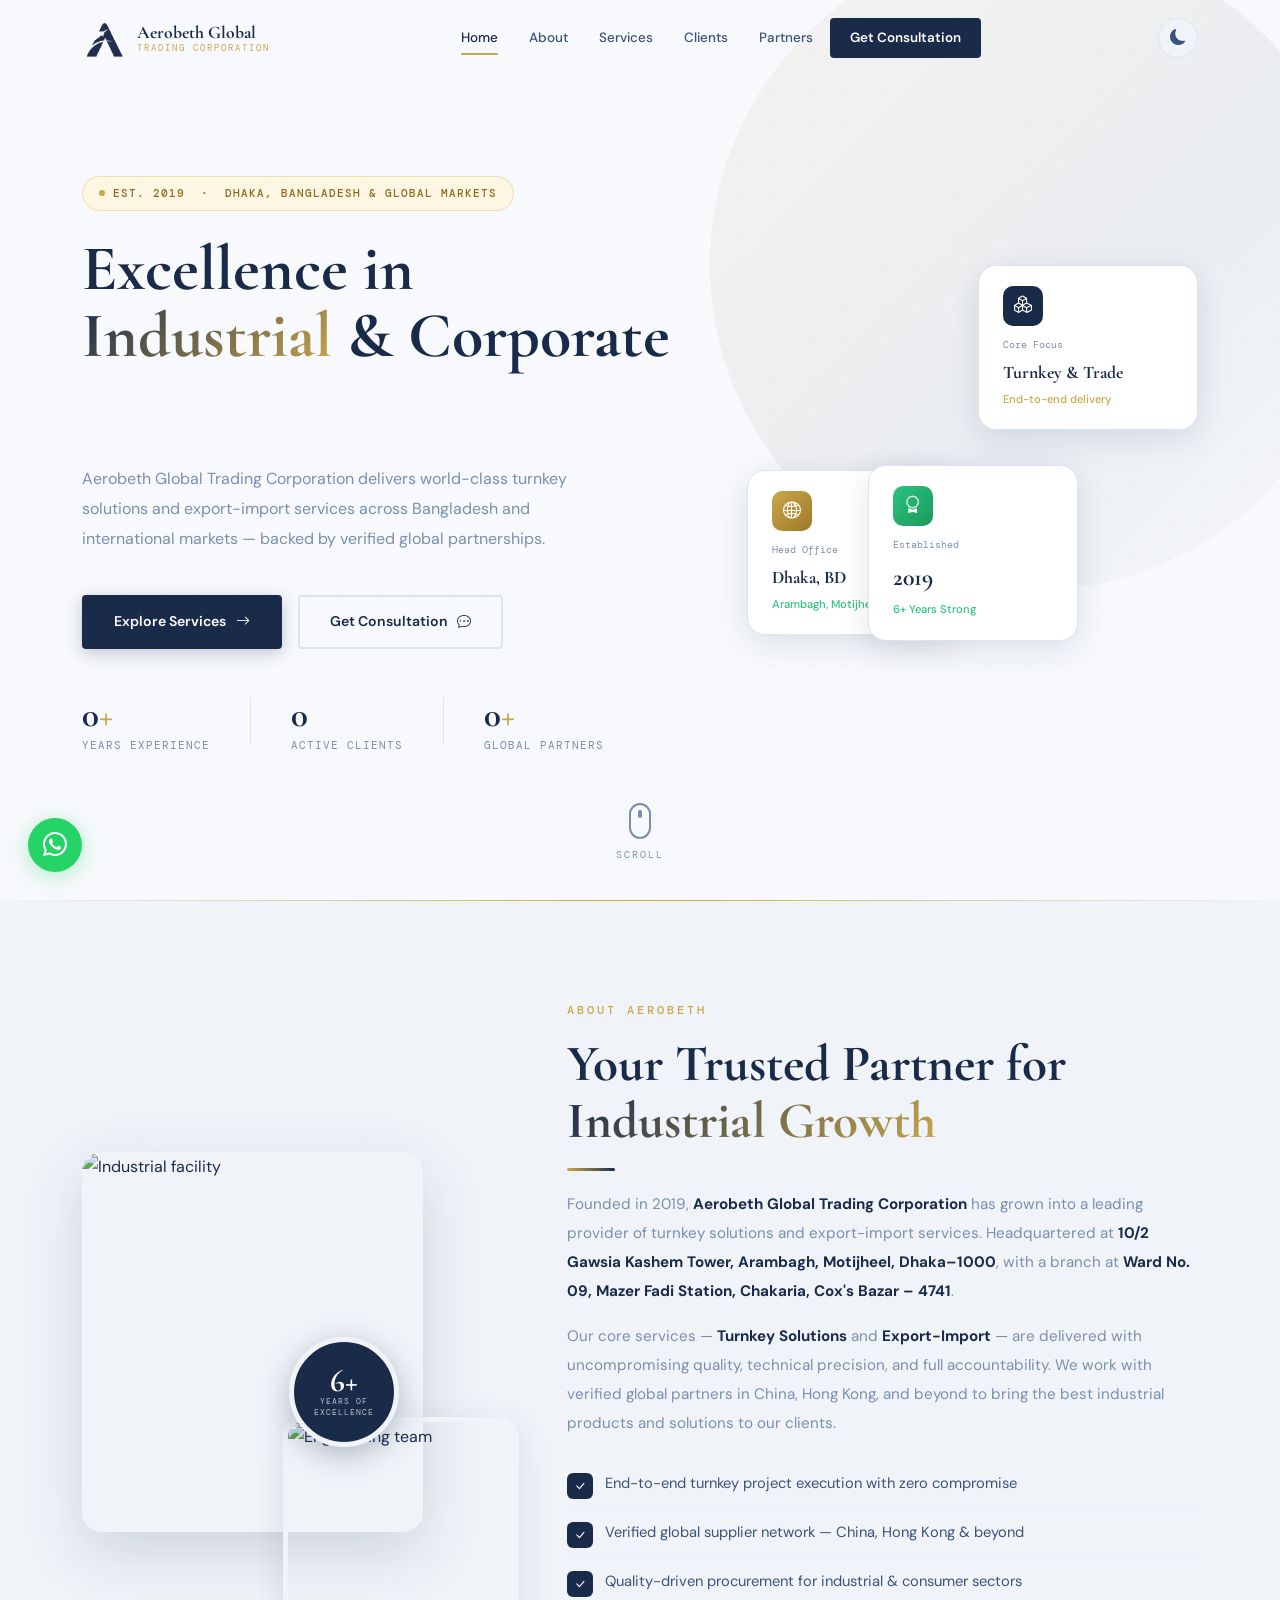
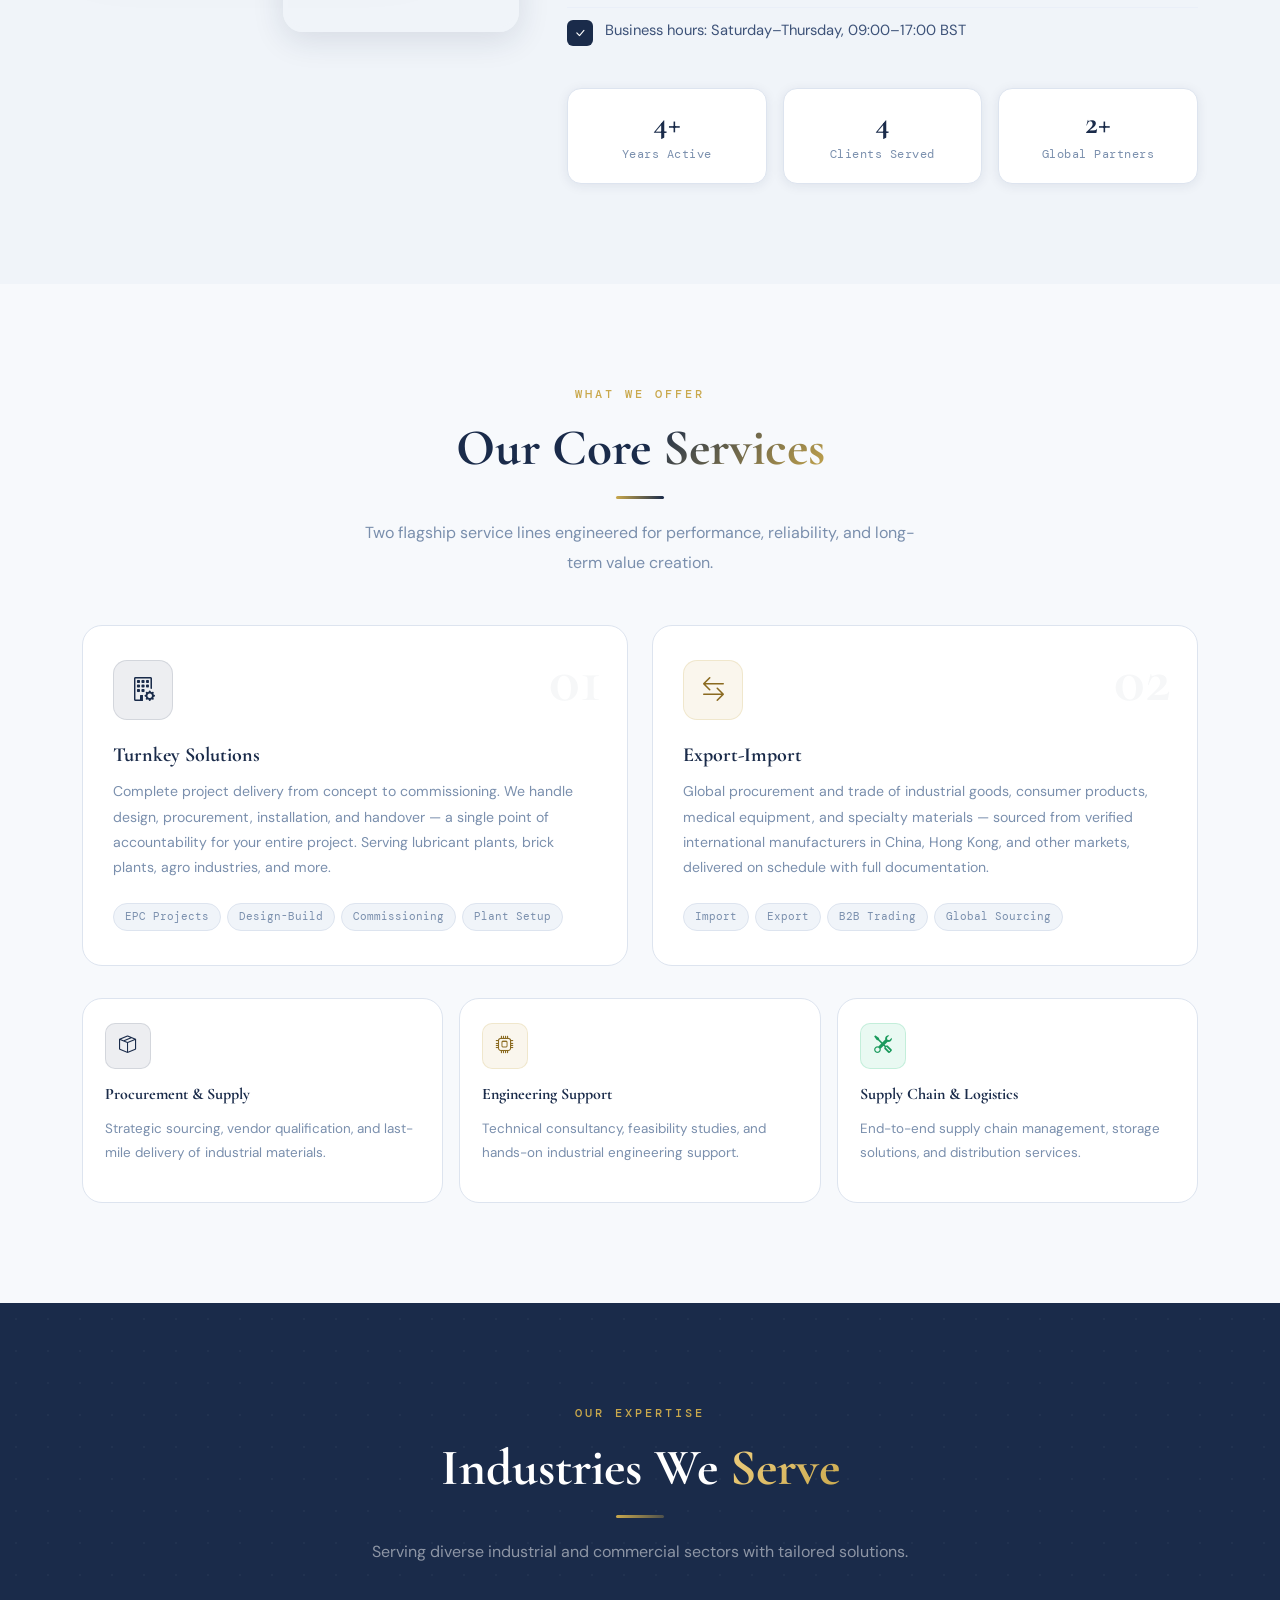
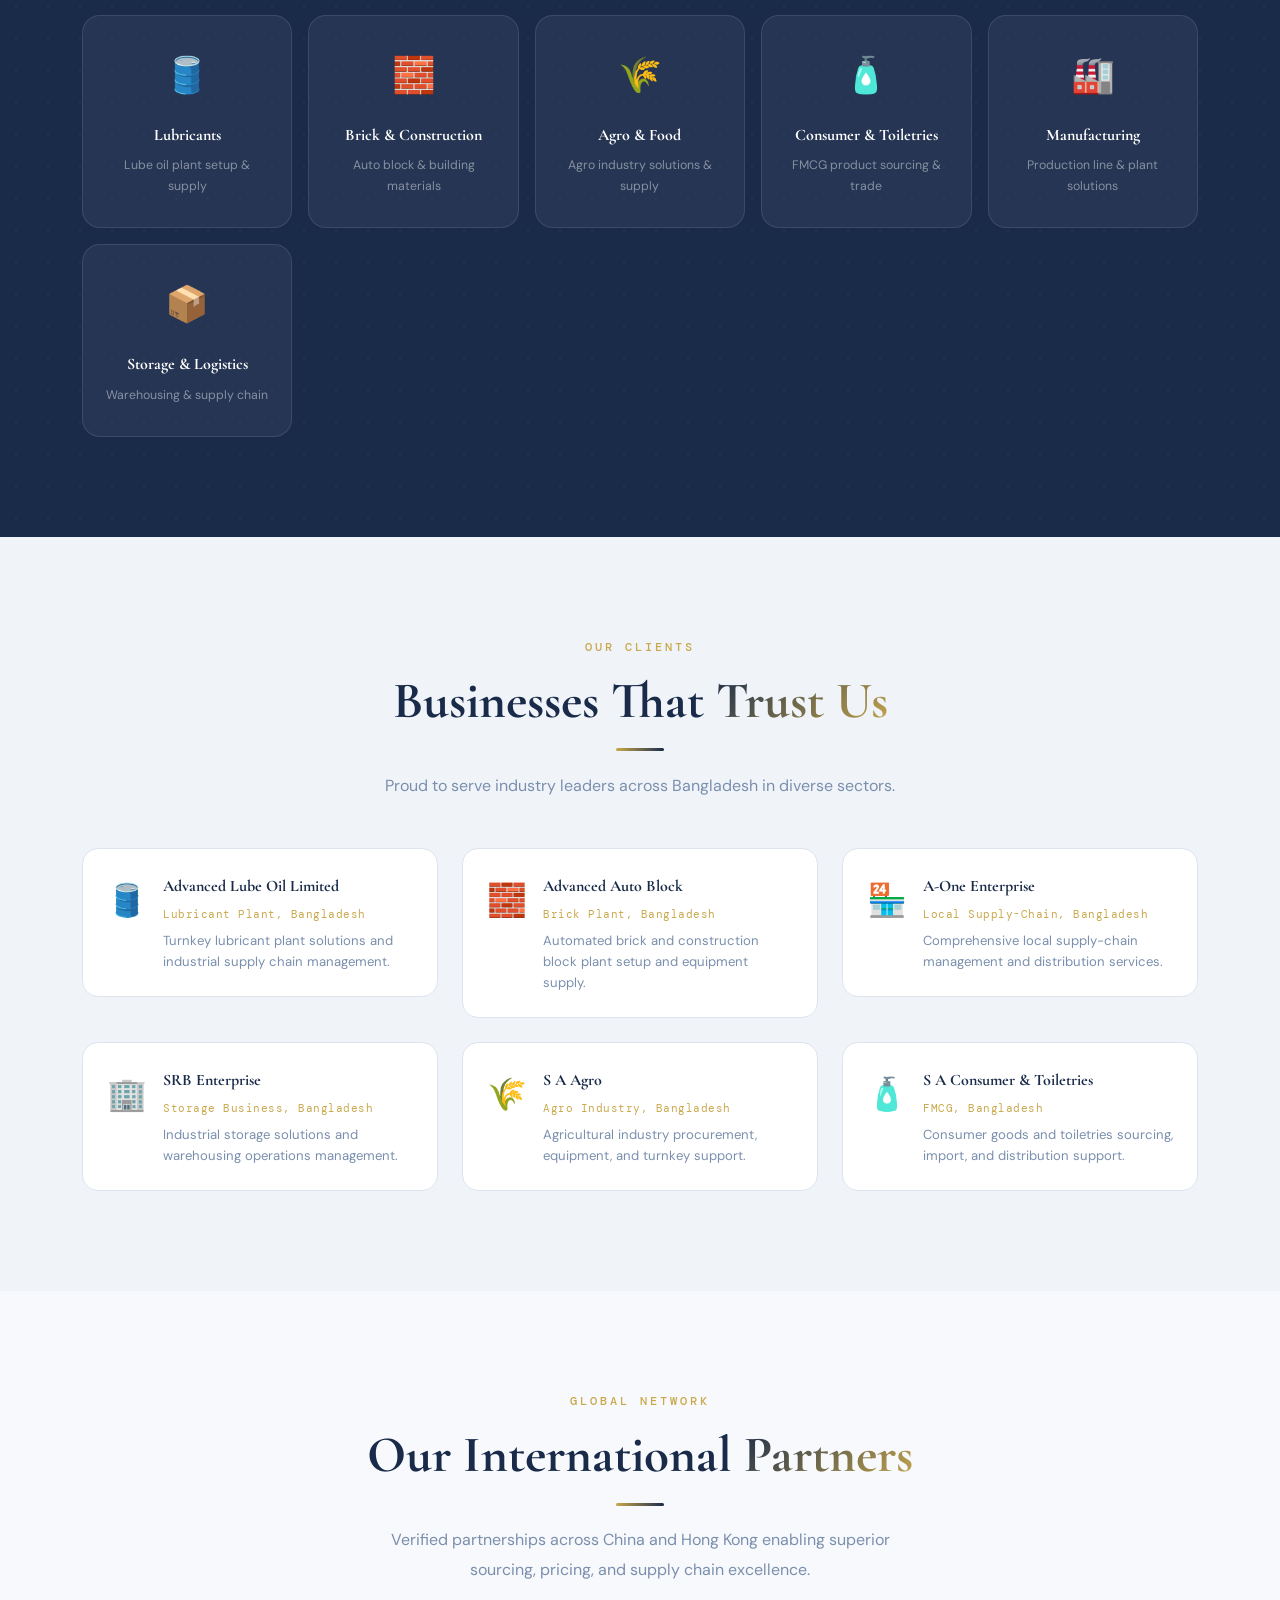
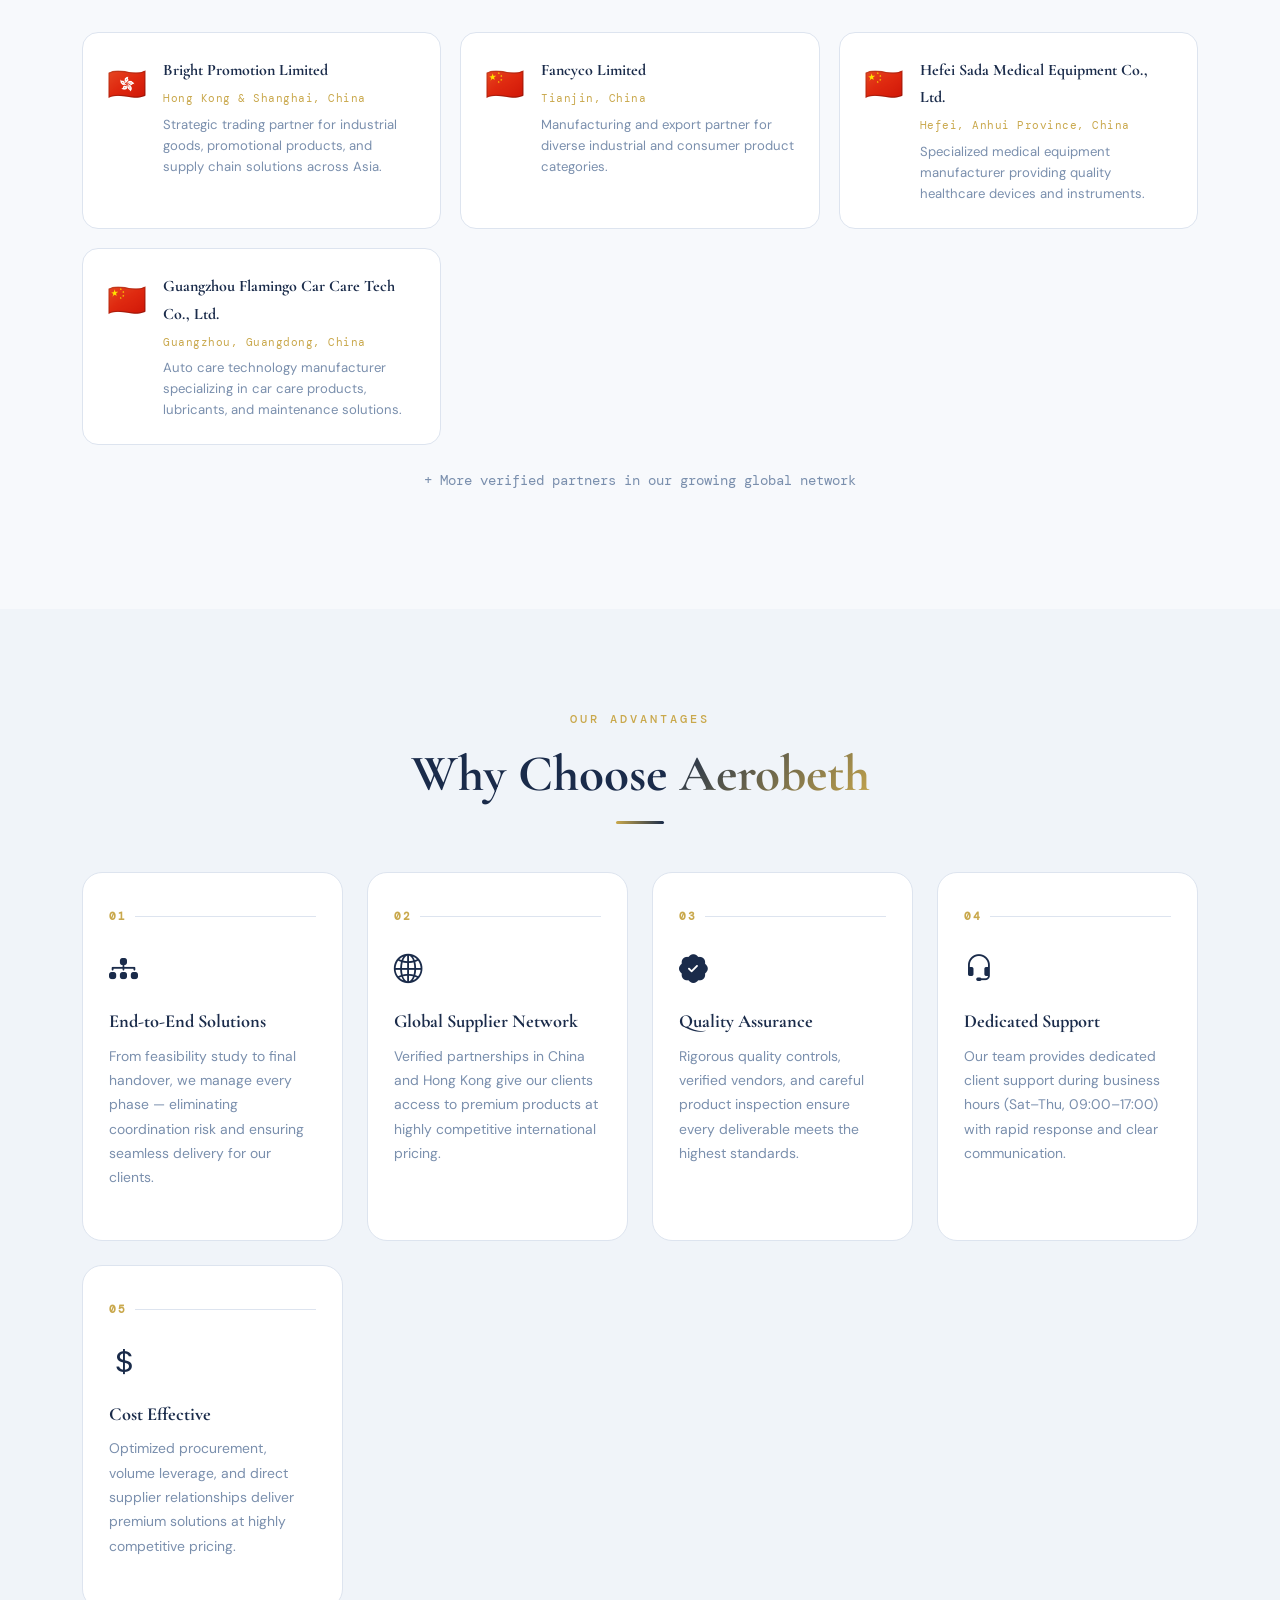
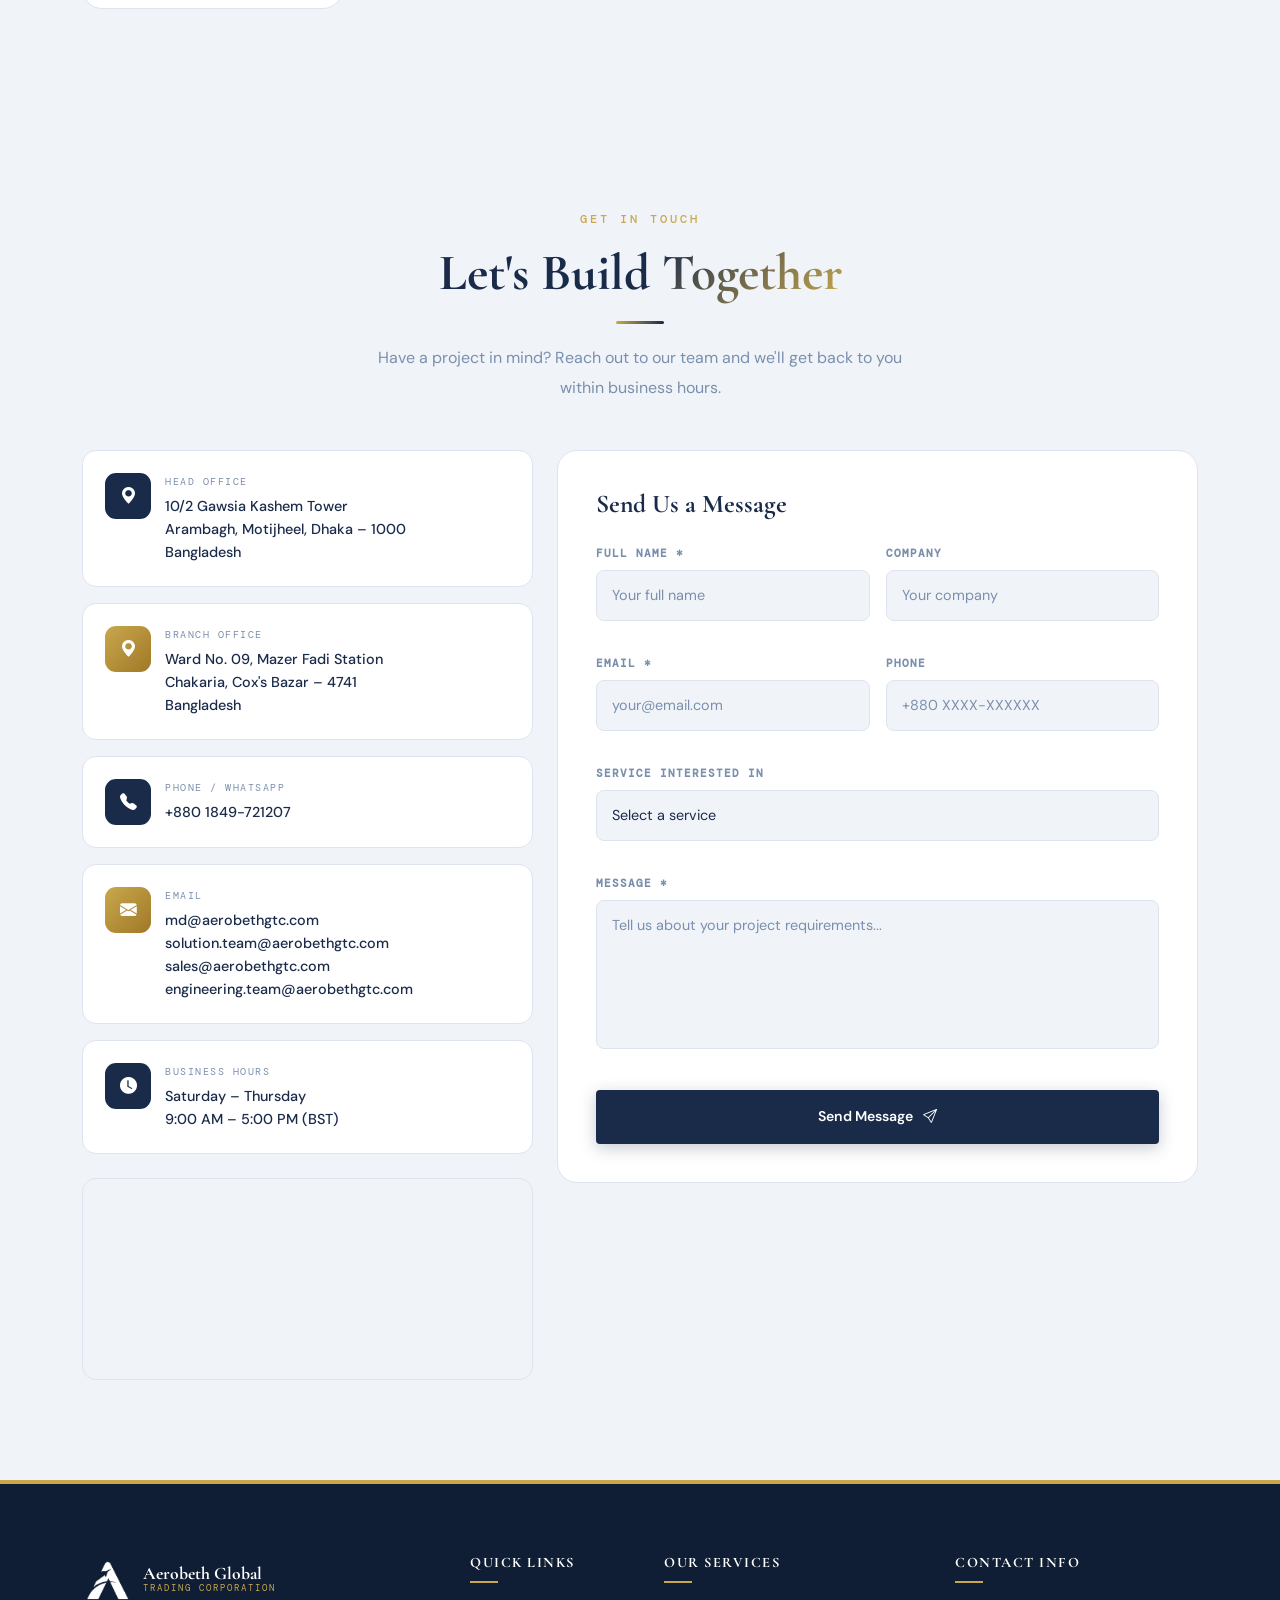
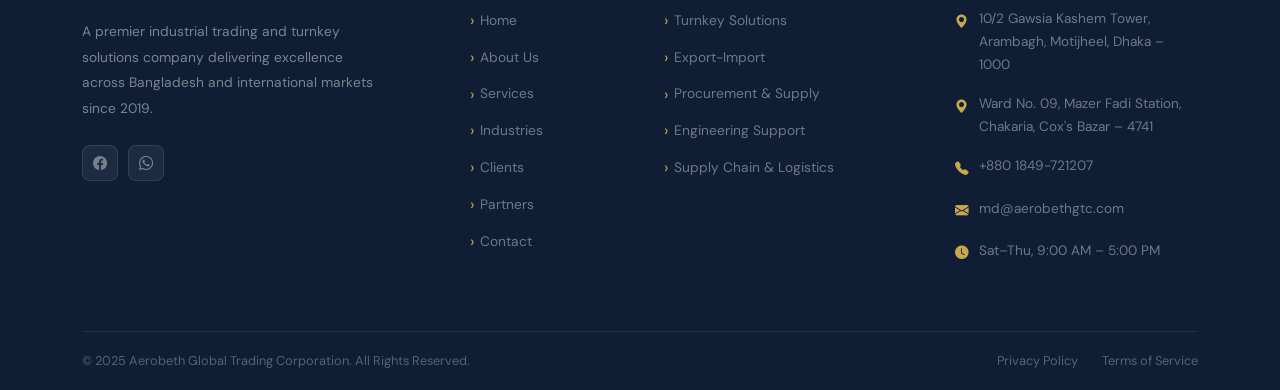
==== commit 2a1859d1: "updated one" ====
--- a/index.html
+++ b/index.html
@@ -2613,7 +2613,7 @@
           <div class="footer-brand mb-3">
             <a href="#hero" class="navbar-brand-custom">
               <!-- Removed the semicolon from src and moved styles to CSS -->
-              <img style="width: 50px;" src="./assets/images/logo.png" class="footer-logo" alt="Aerobeth Global Logo">
+              <img style="width: 50px; filter: brightness(0) invert(1);" src="./assets/images/logo.png" class="footer-logo" alt="Aerobeth Global Logo">
 
               <div class="brand-text">
                 <span class="brand-name">Aerobeth Global</span>
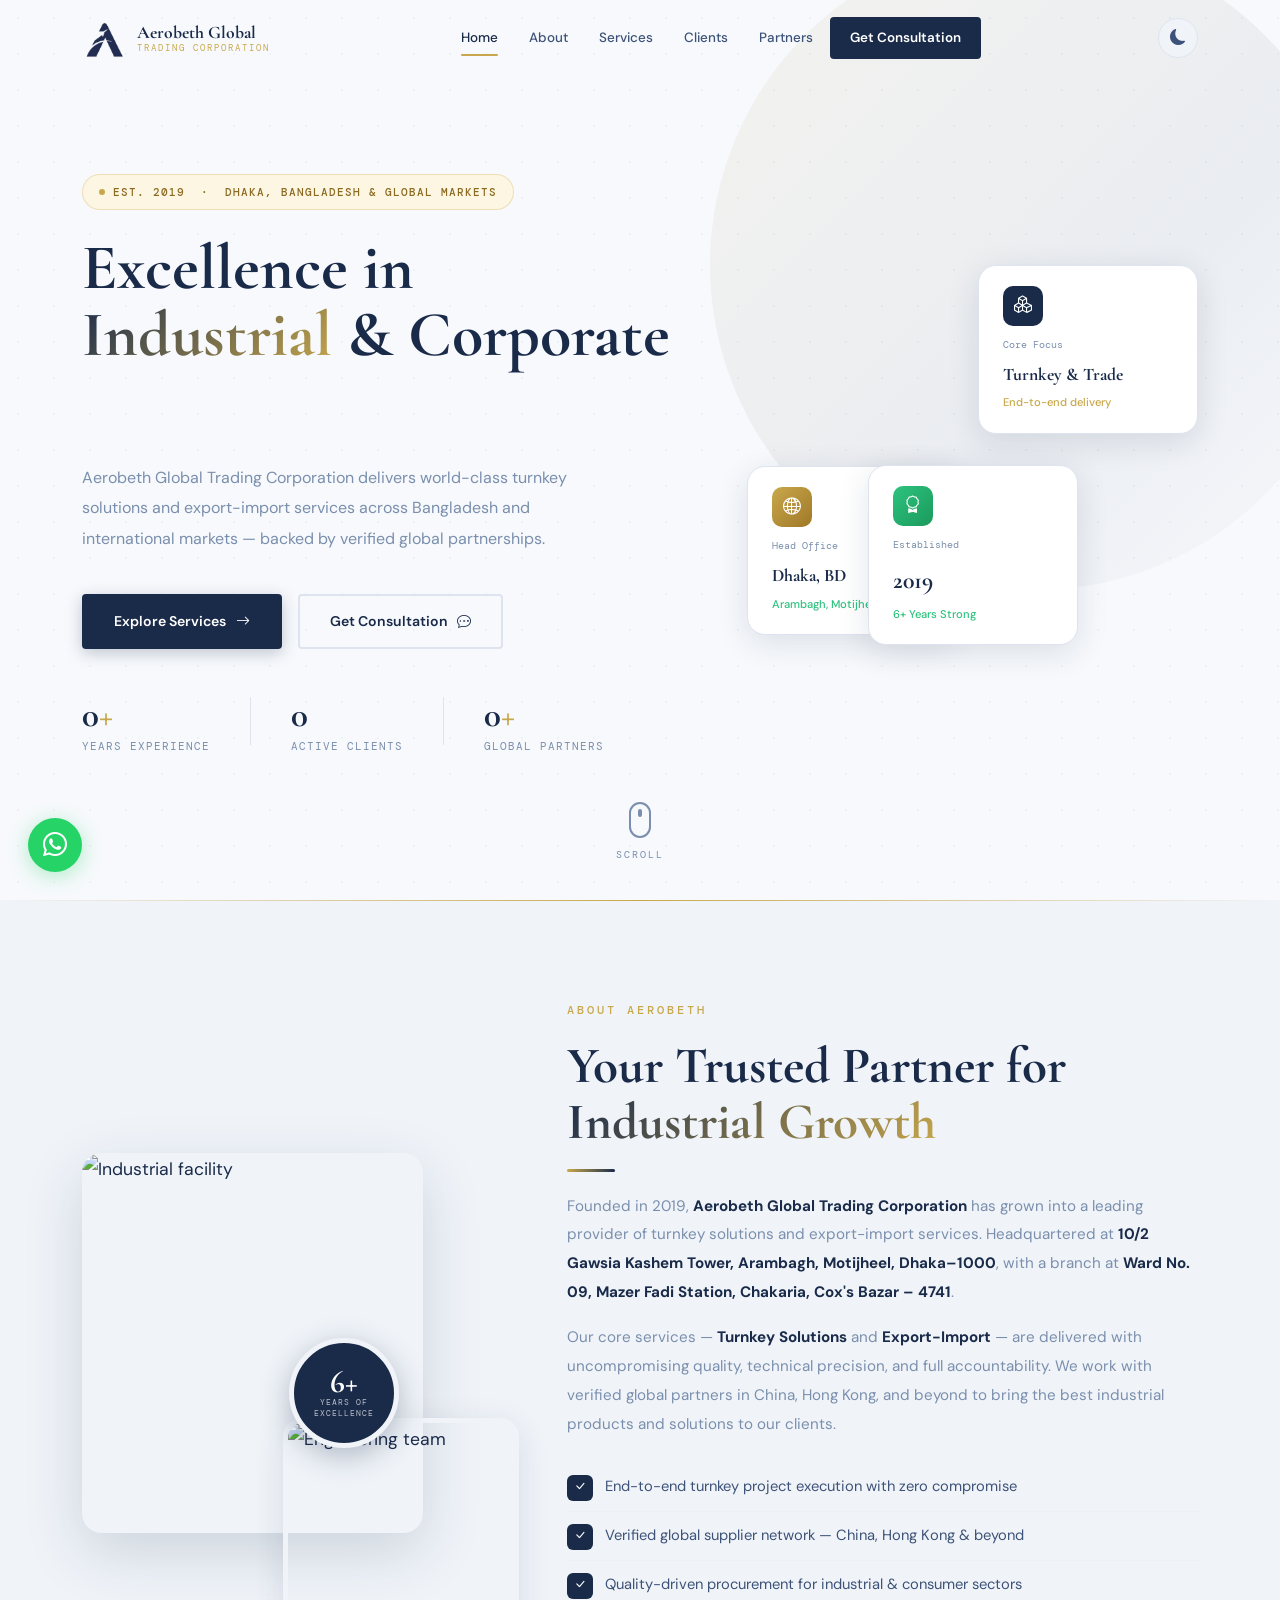
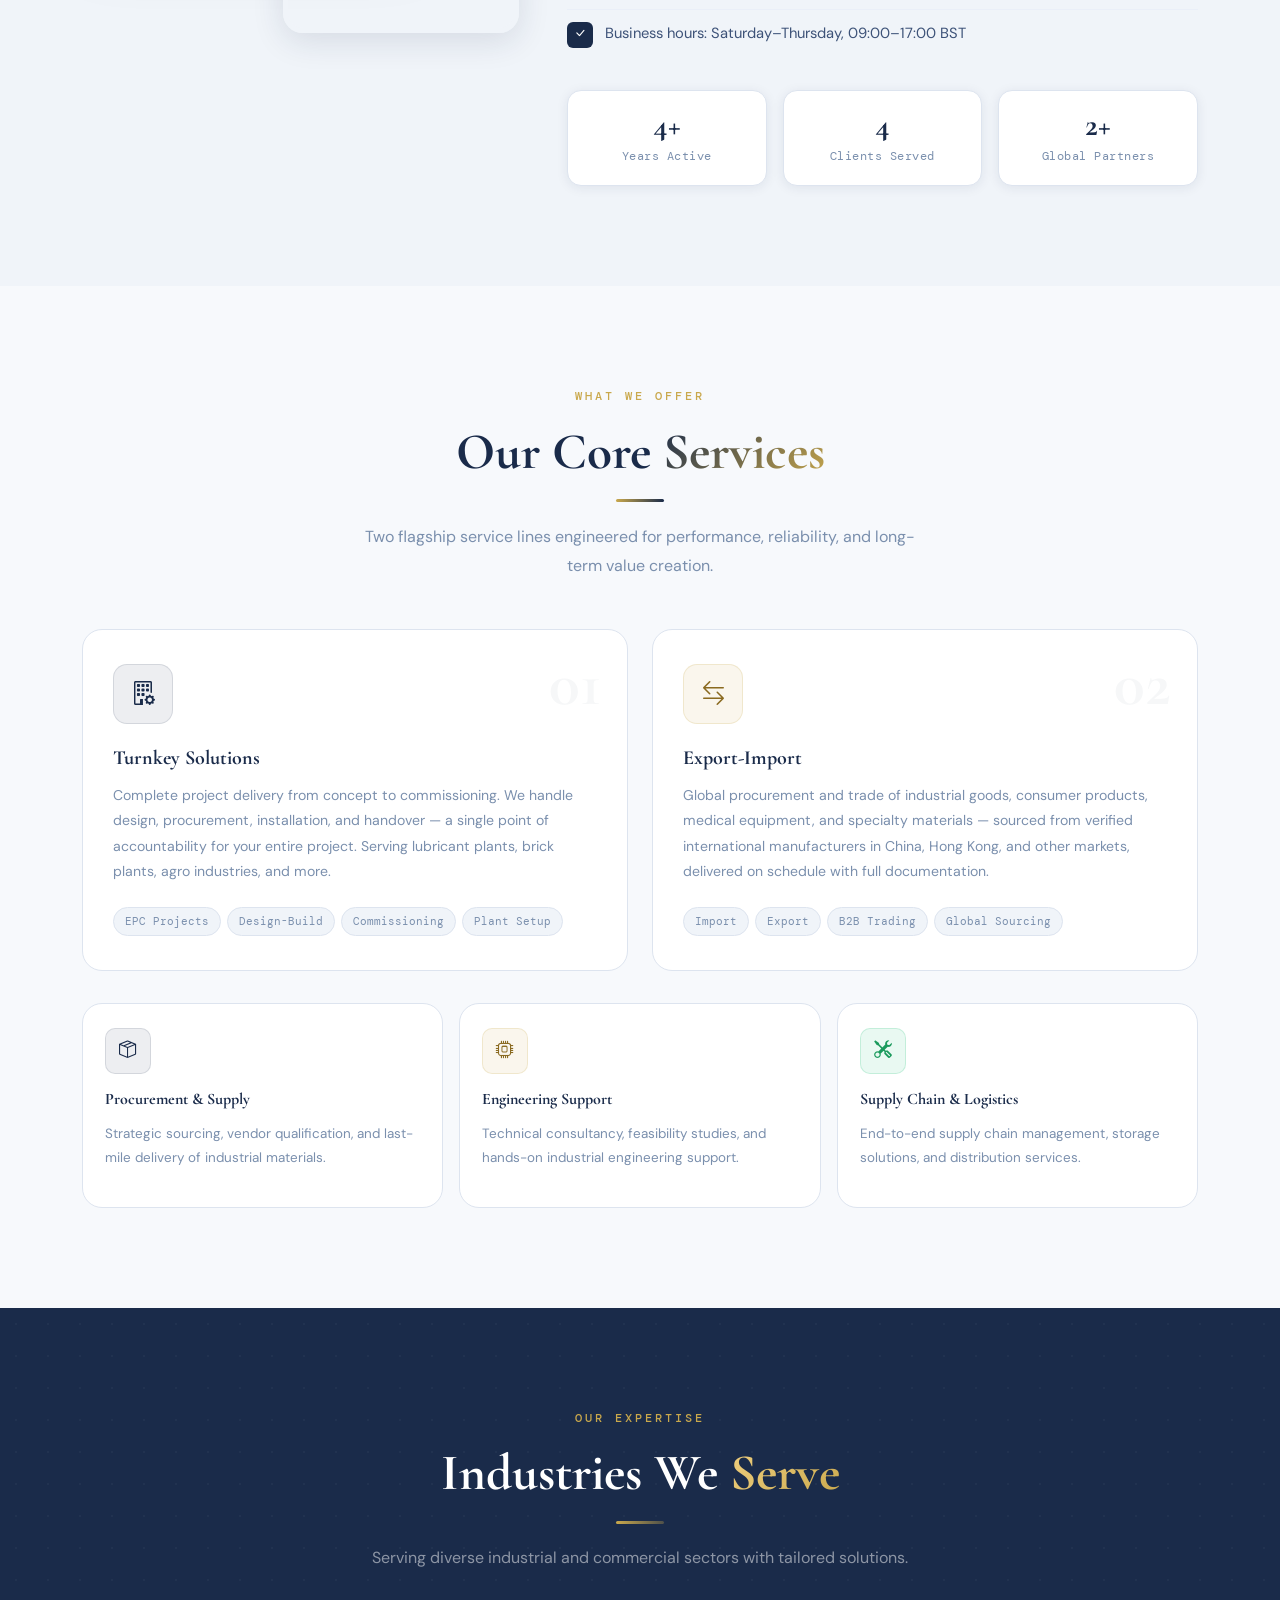
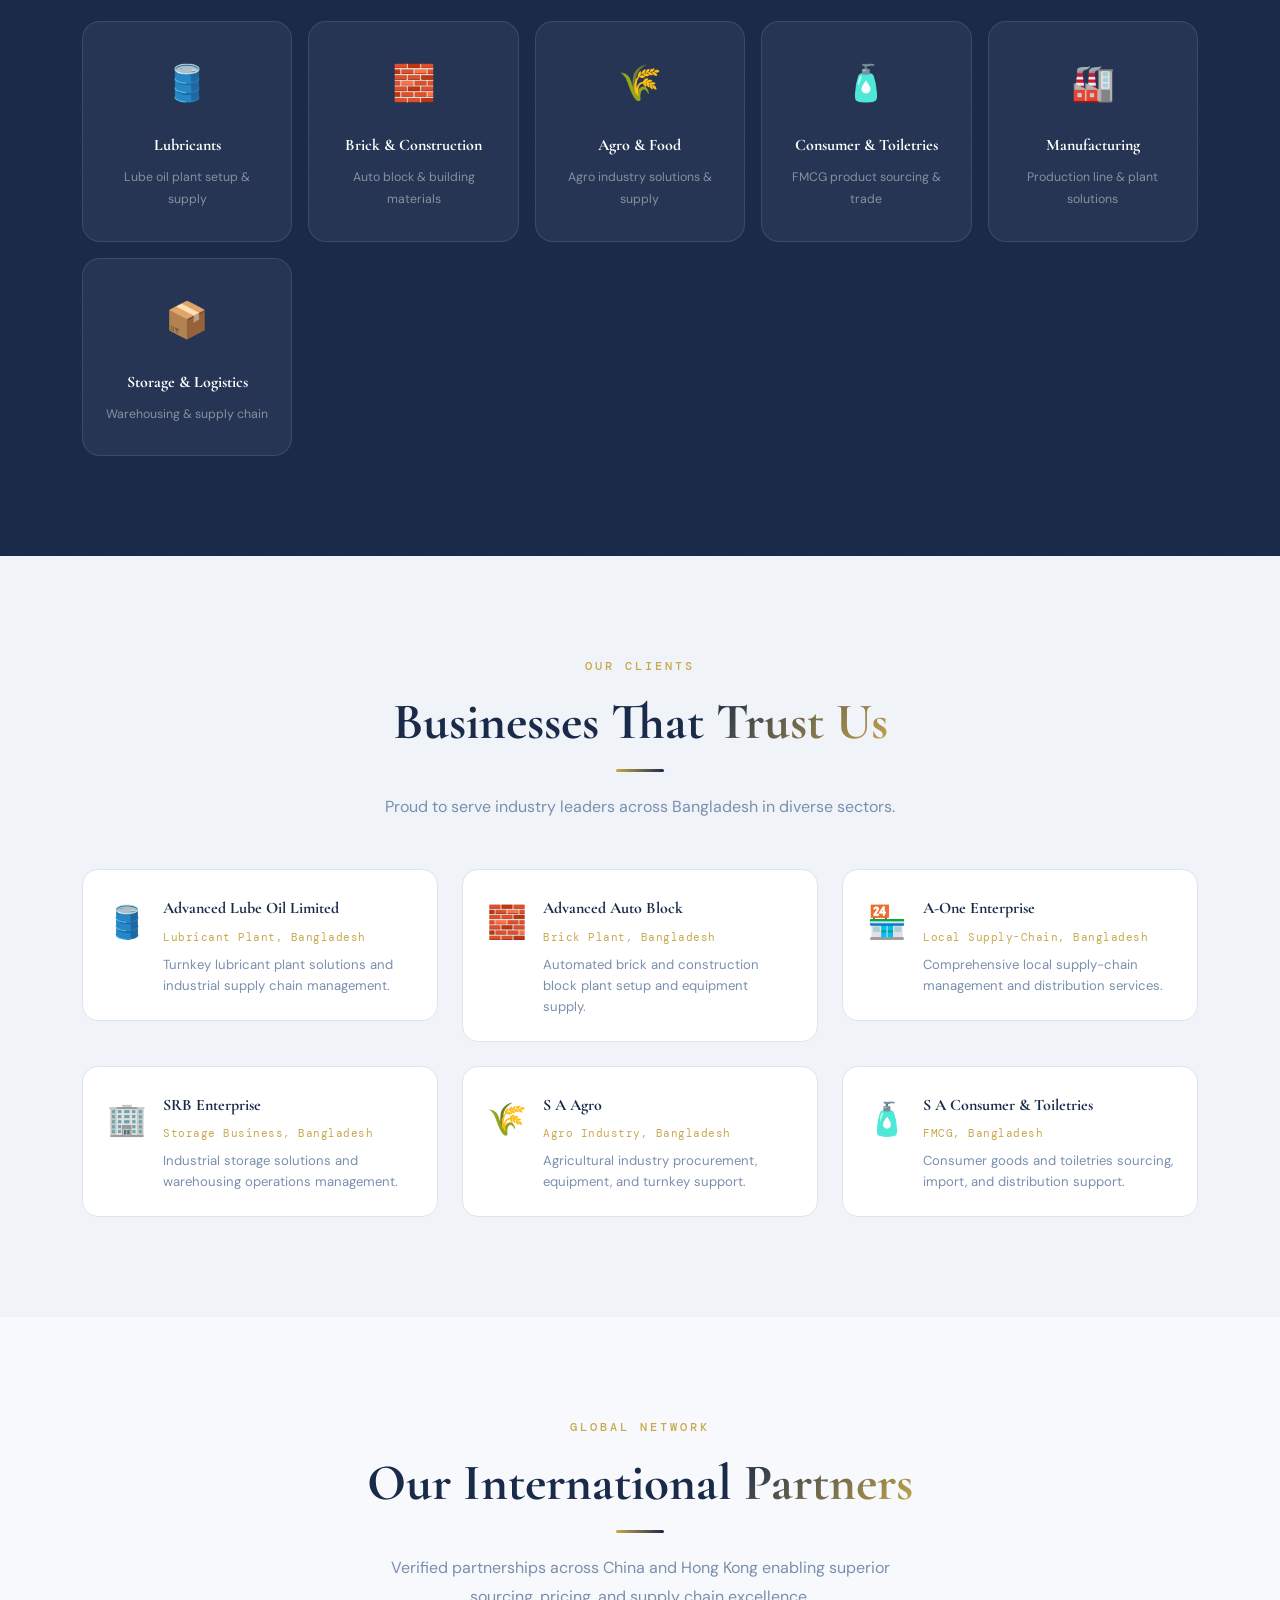
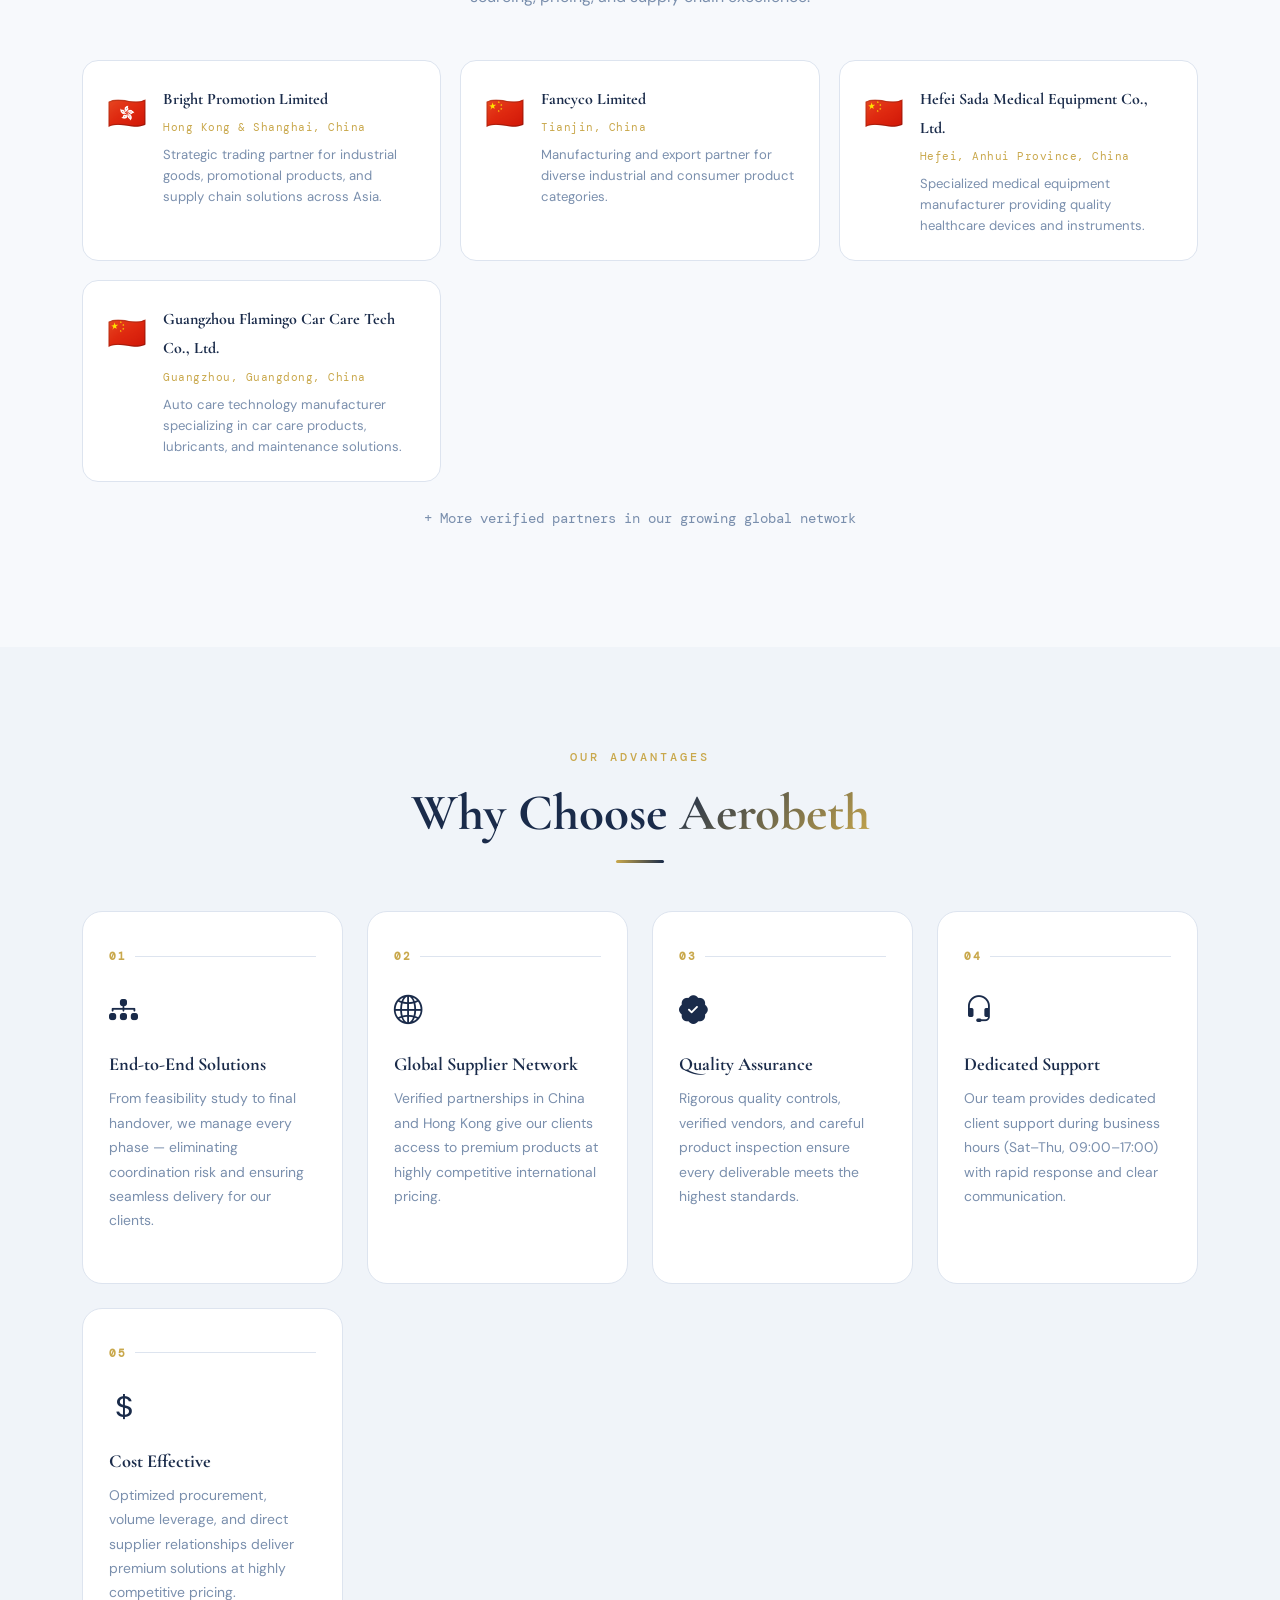
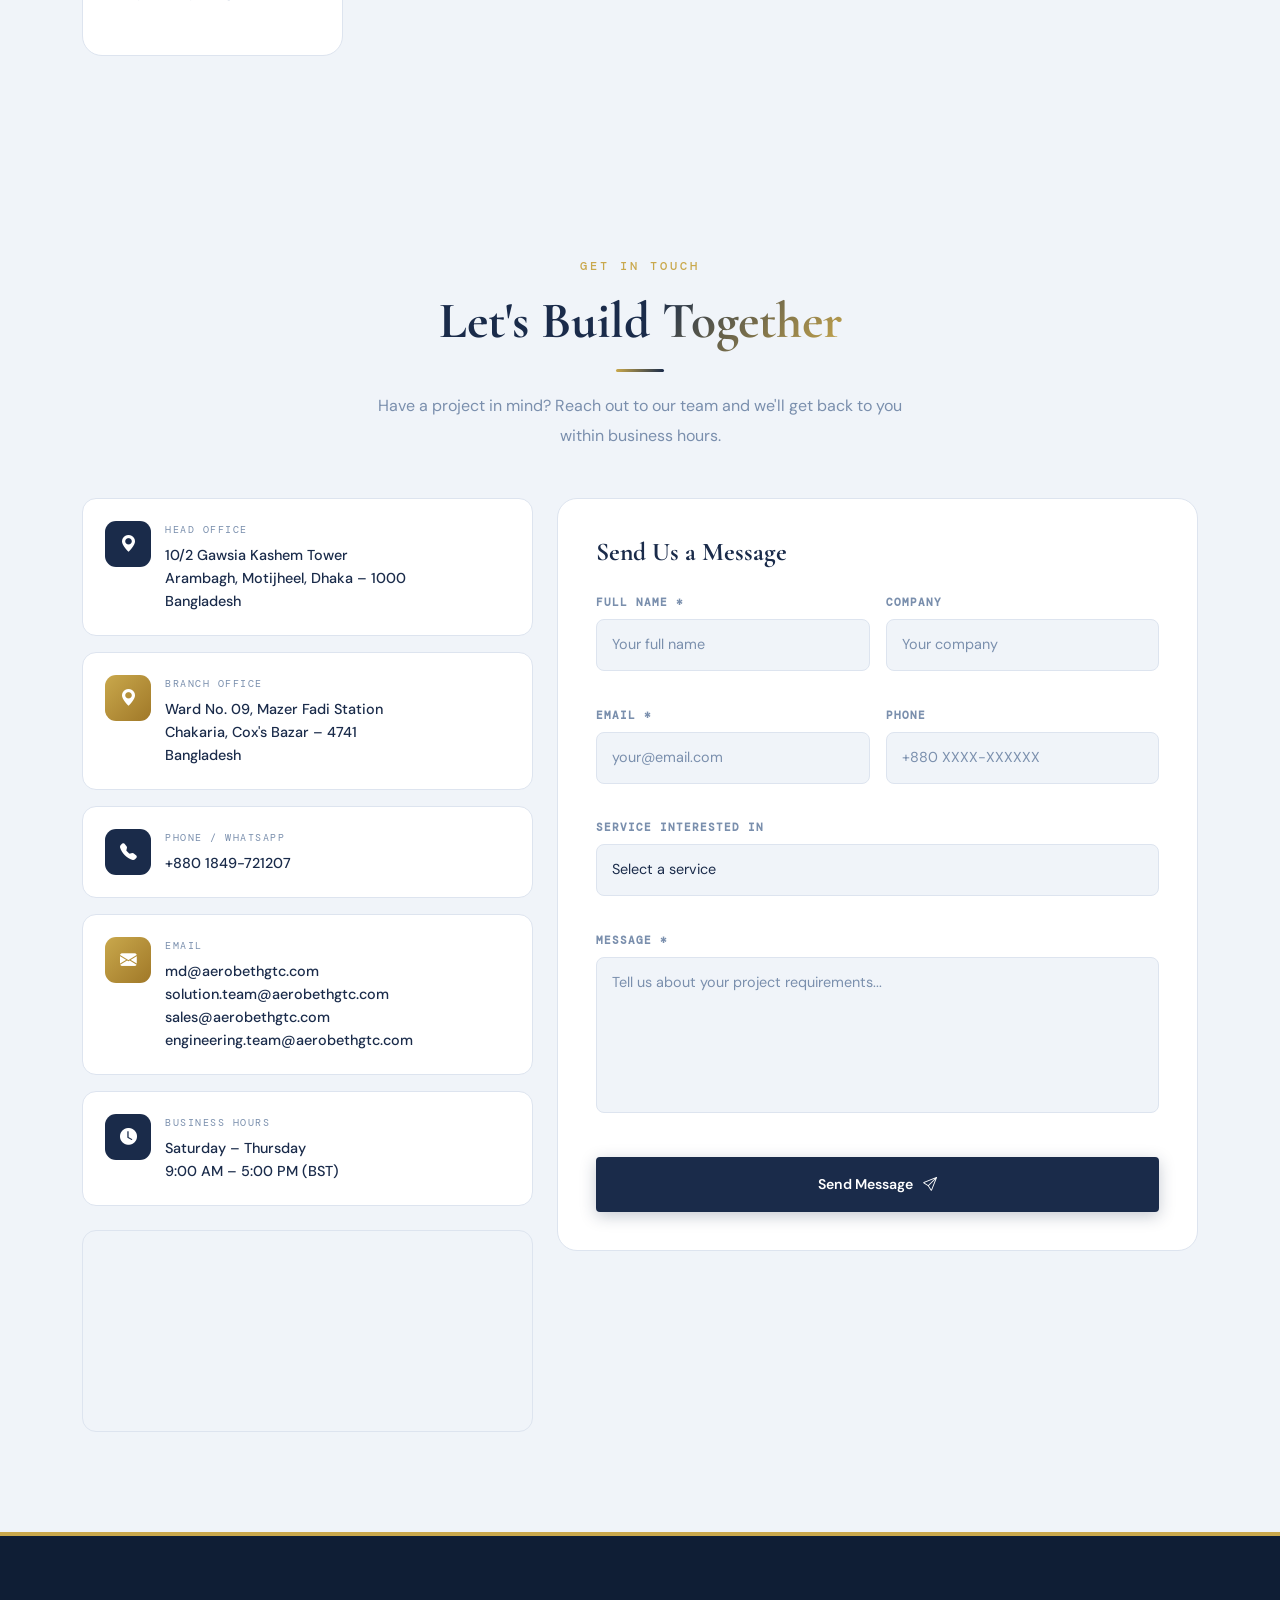
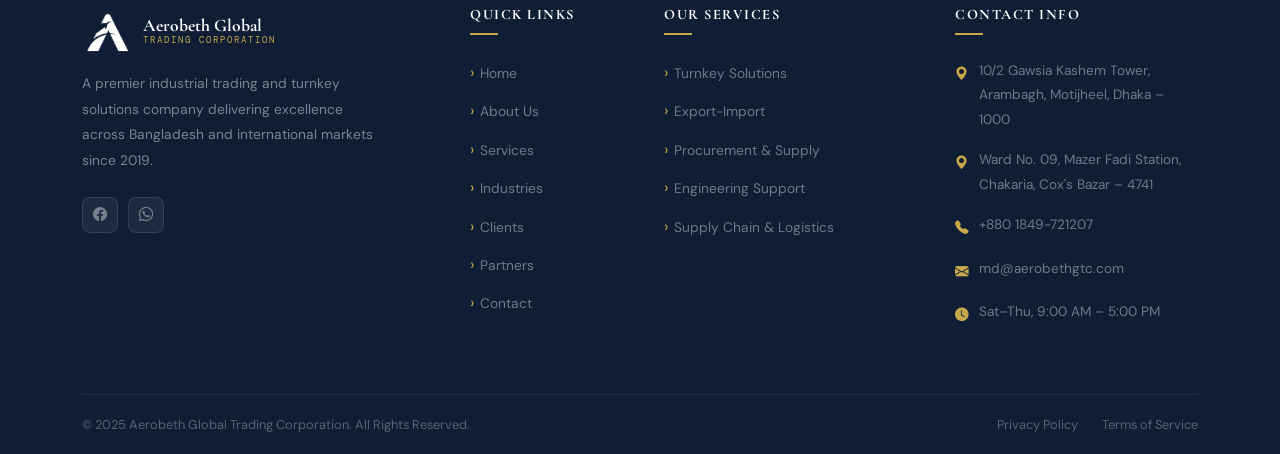
==== commit 07f6066e: "00" ====
--- a/index.html
+++ b/index.html
@@ -50,6 +50,11 @@
       --font-body: 'DM Sans', sans-serif;
       --font-mono: 'DM Mono', monospace;
       --transition: all 0.3s cubic-bezier(0.4, 0, 0.2, 1);
+
+      --font-main-size: 1.1rem;
+      /* Increased from 1rem */
+      --line-height-base: 1.8;
+      /* Slightly more breathing room */
     }
 
     [data-theme="dark"] {
@@ -95,6 +100,15 @@
       color: var(--text-dark);
       overflow-x: hidden;
       line-height: 1.7;
+      transition: background 0.4s ease, color 0.4s ease;
+
+      font-family: var(--font-body);
+      background: var(--bg);
+      color: var(--text-dark);
+      overflow-x: hidden;
+      font-size: var(--font-main-size);
+      /* Applied here */
+      line-height: var(--line-height-base);
       transition: background 0.4s ease, color 0.4s ease;
     }
 
@@ -2259,7 +2273,8 @@
           <div class="service-card" style="padding:24px 22px;">
             <div class="service-icon-wrap"
               style="width:46px;height:46px;font-size:1.1rem;border-radius:10px;margin-bottom:1rem;background:rgba(46,194,126,.1);color:#1a9a5c;border:1px solid rgba(46,194,126,.2);">
-              <i class="bi bi-tools"></i></div>
+              <i class="bi bi-tools"></i>
+            </div>
             <h5 class="service-title" style="font-size:1rem;">Supply Chain &amp; Logistics</h5>
             <p class="service-desc" style="font-size:.84rem;margin-bottom:.8rem;">End-to-end supply chain management,
               storage solutions, and distribution services.</p>
@@ -2613,7 +2628,8 @@
           <div class="footer-brand mb-3">
             <a href="#hero" class="navbar-brand-custom">
               <!-- Removed the semicolon from src and moved styles to CSS -->
-              <img style="width: 50px; filter: brightness(0) invert(1);" src="./assets/images/logo.png" class="footer-logo" alt="Aerobeth Global Logo">
+              <img style="width: 50px; filter: brightness(0) invert(1);" src="./assets/images/logo.png"
+                class="footer-logo" alt="Aerobeth Global Logo">
 
               <div class="brand-text">
                 <span class="brand-name">Aerobeth Global</span>
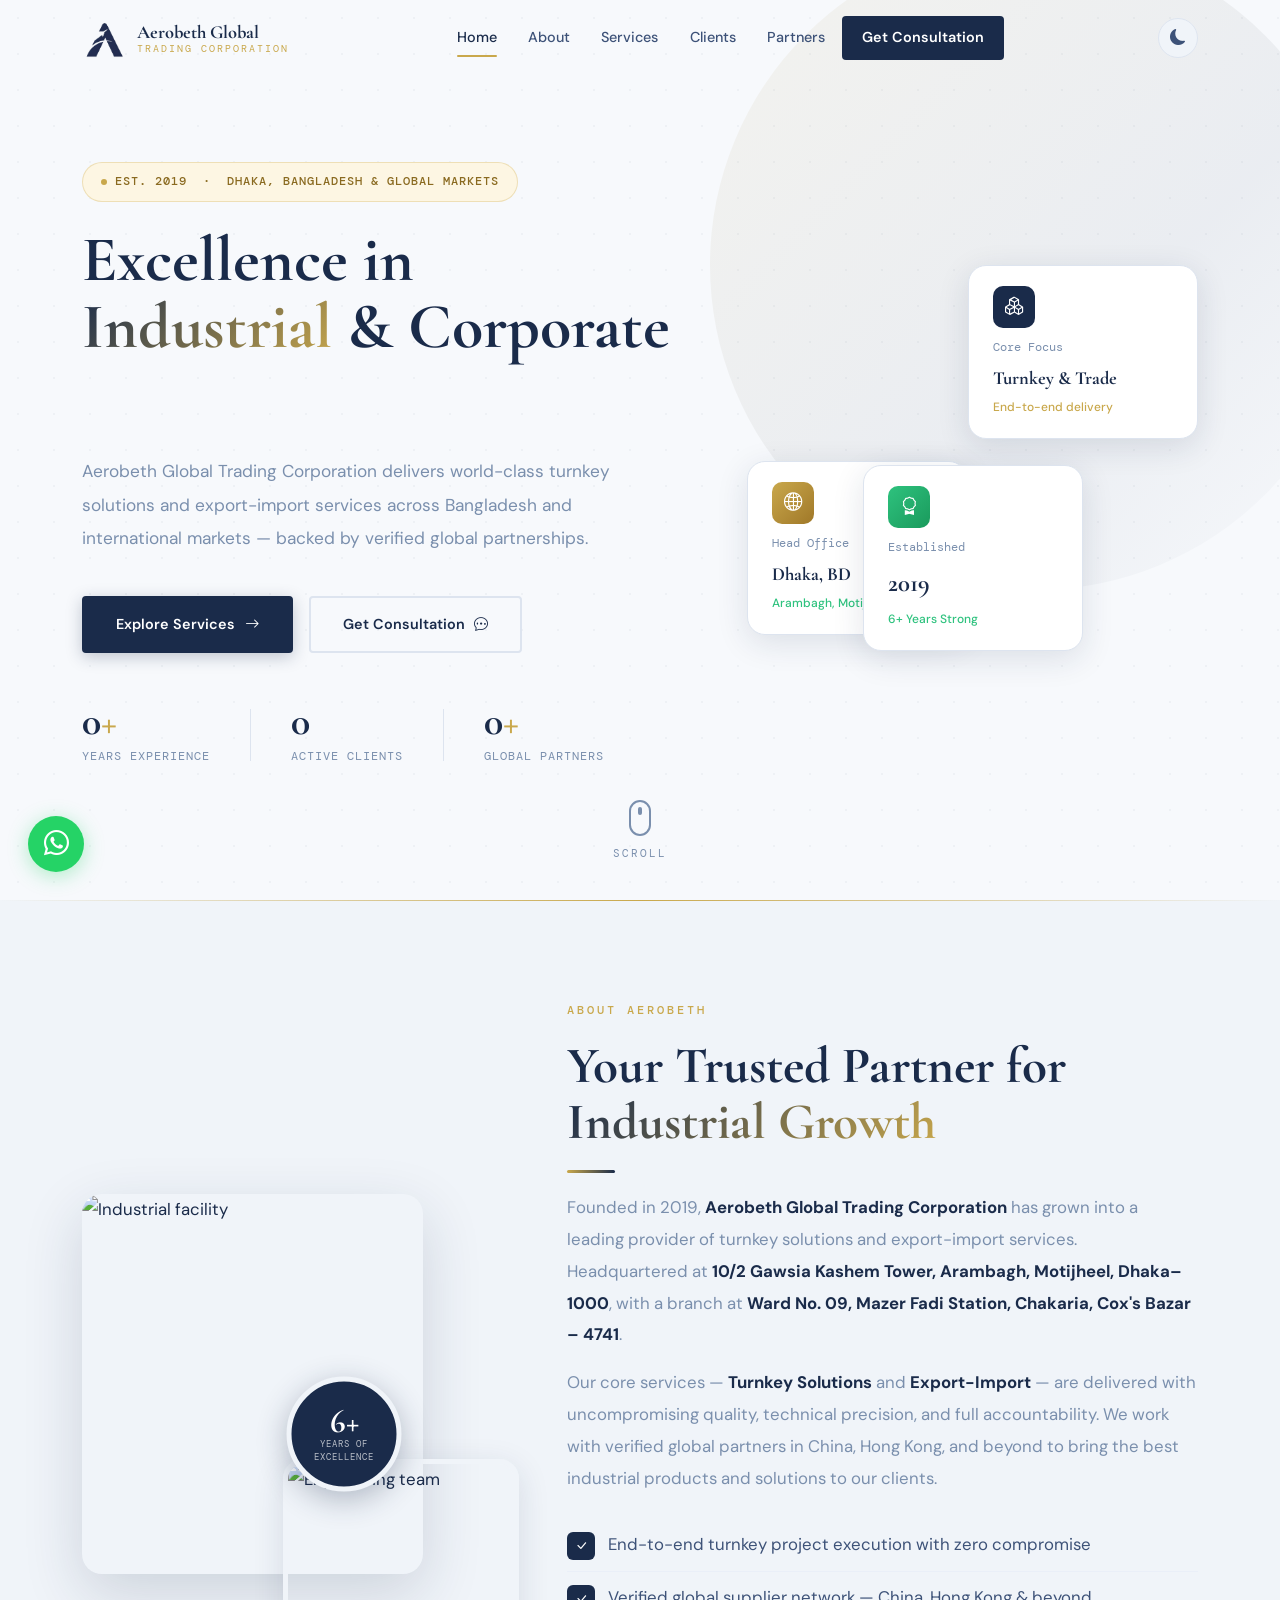
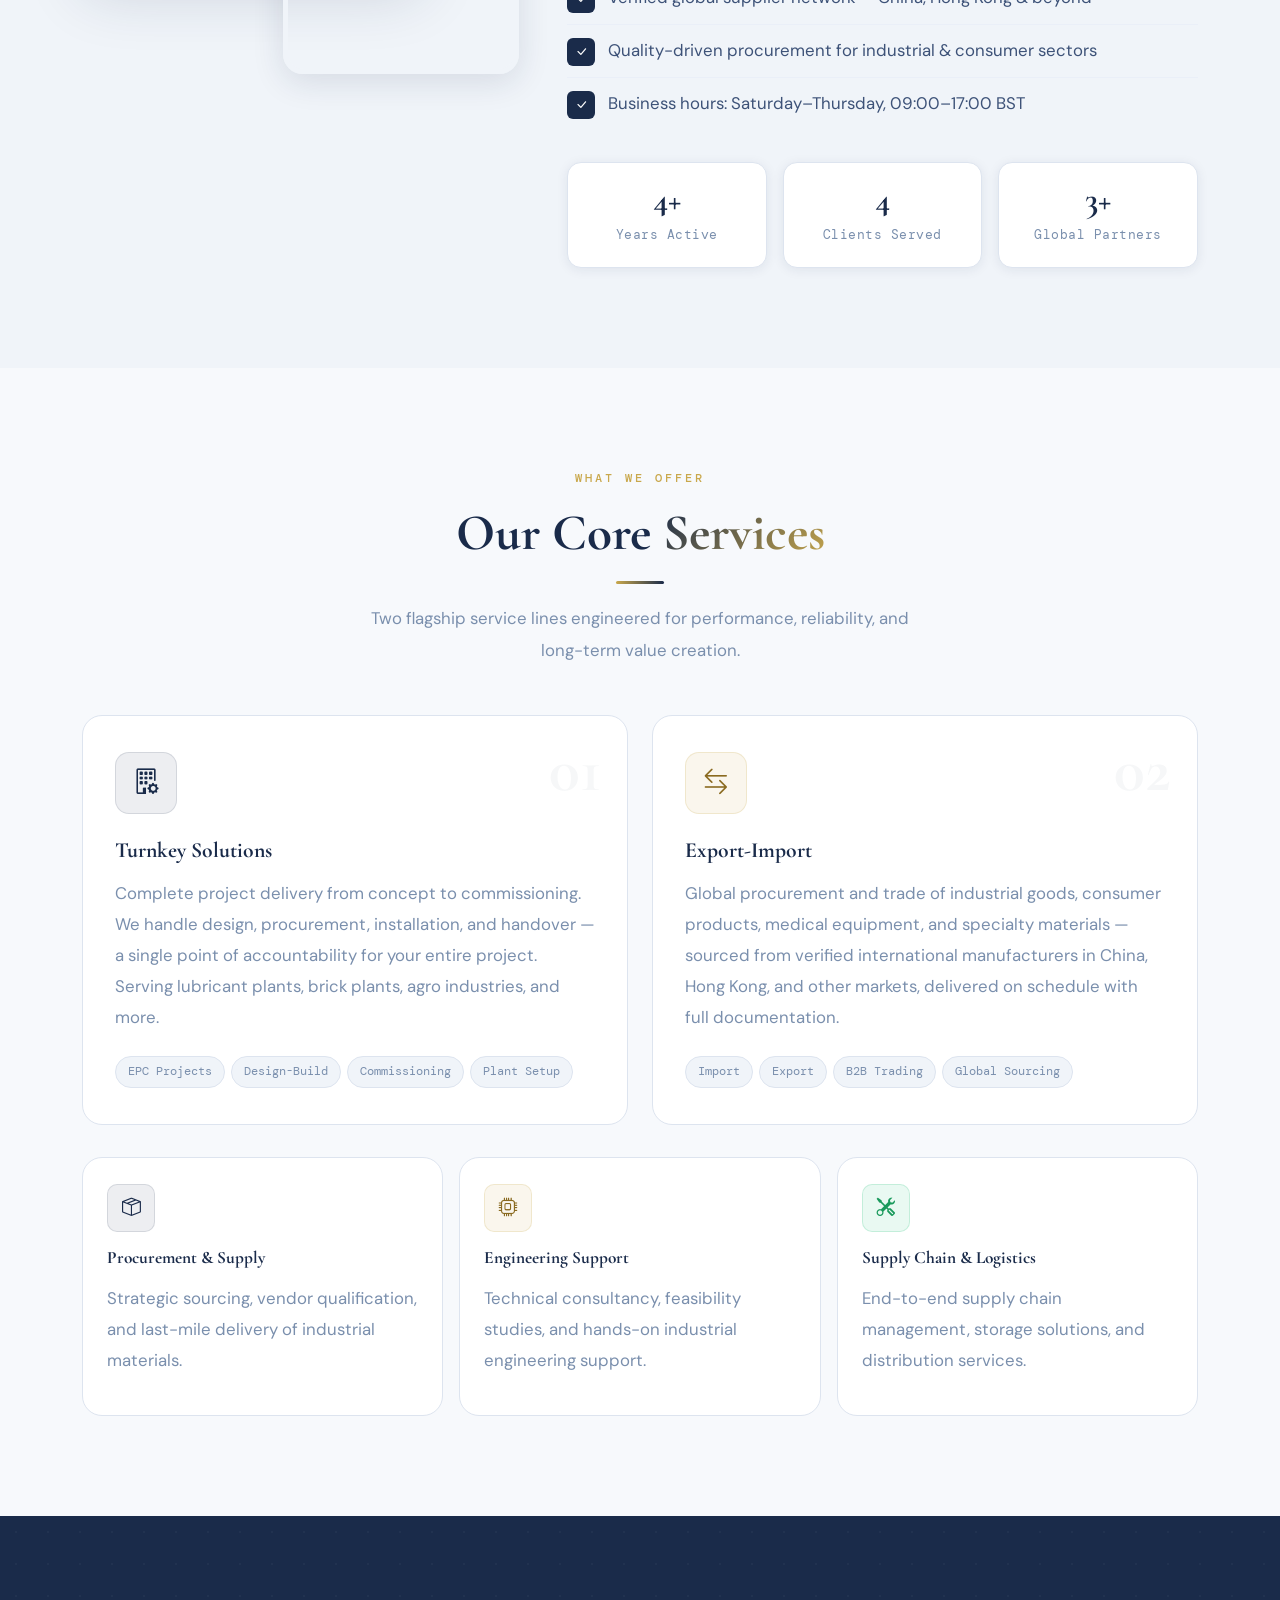
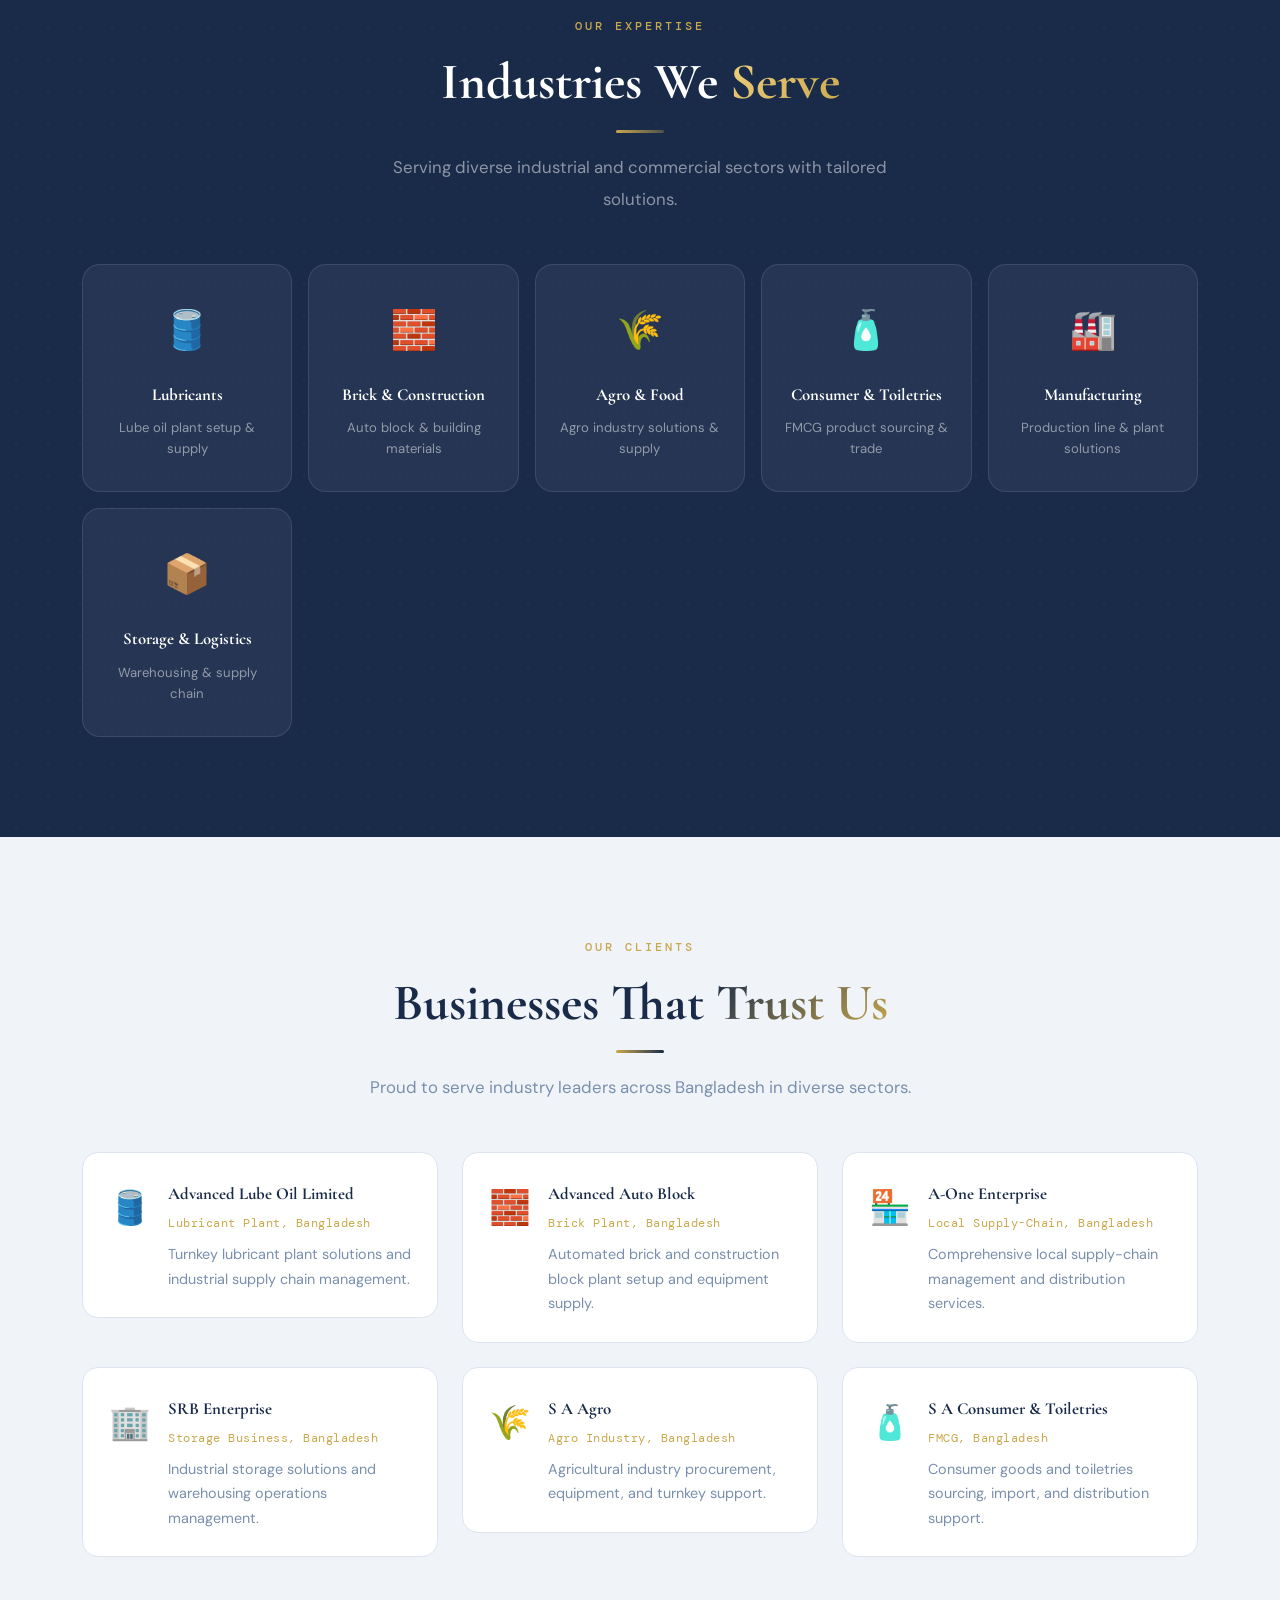
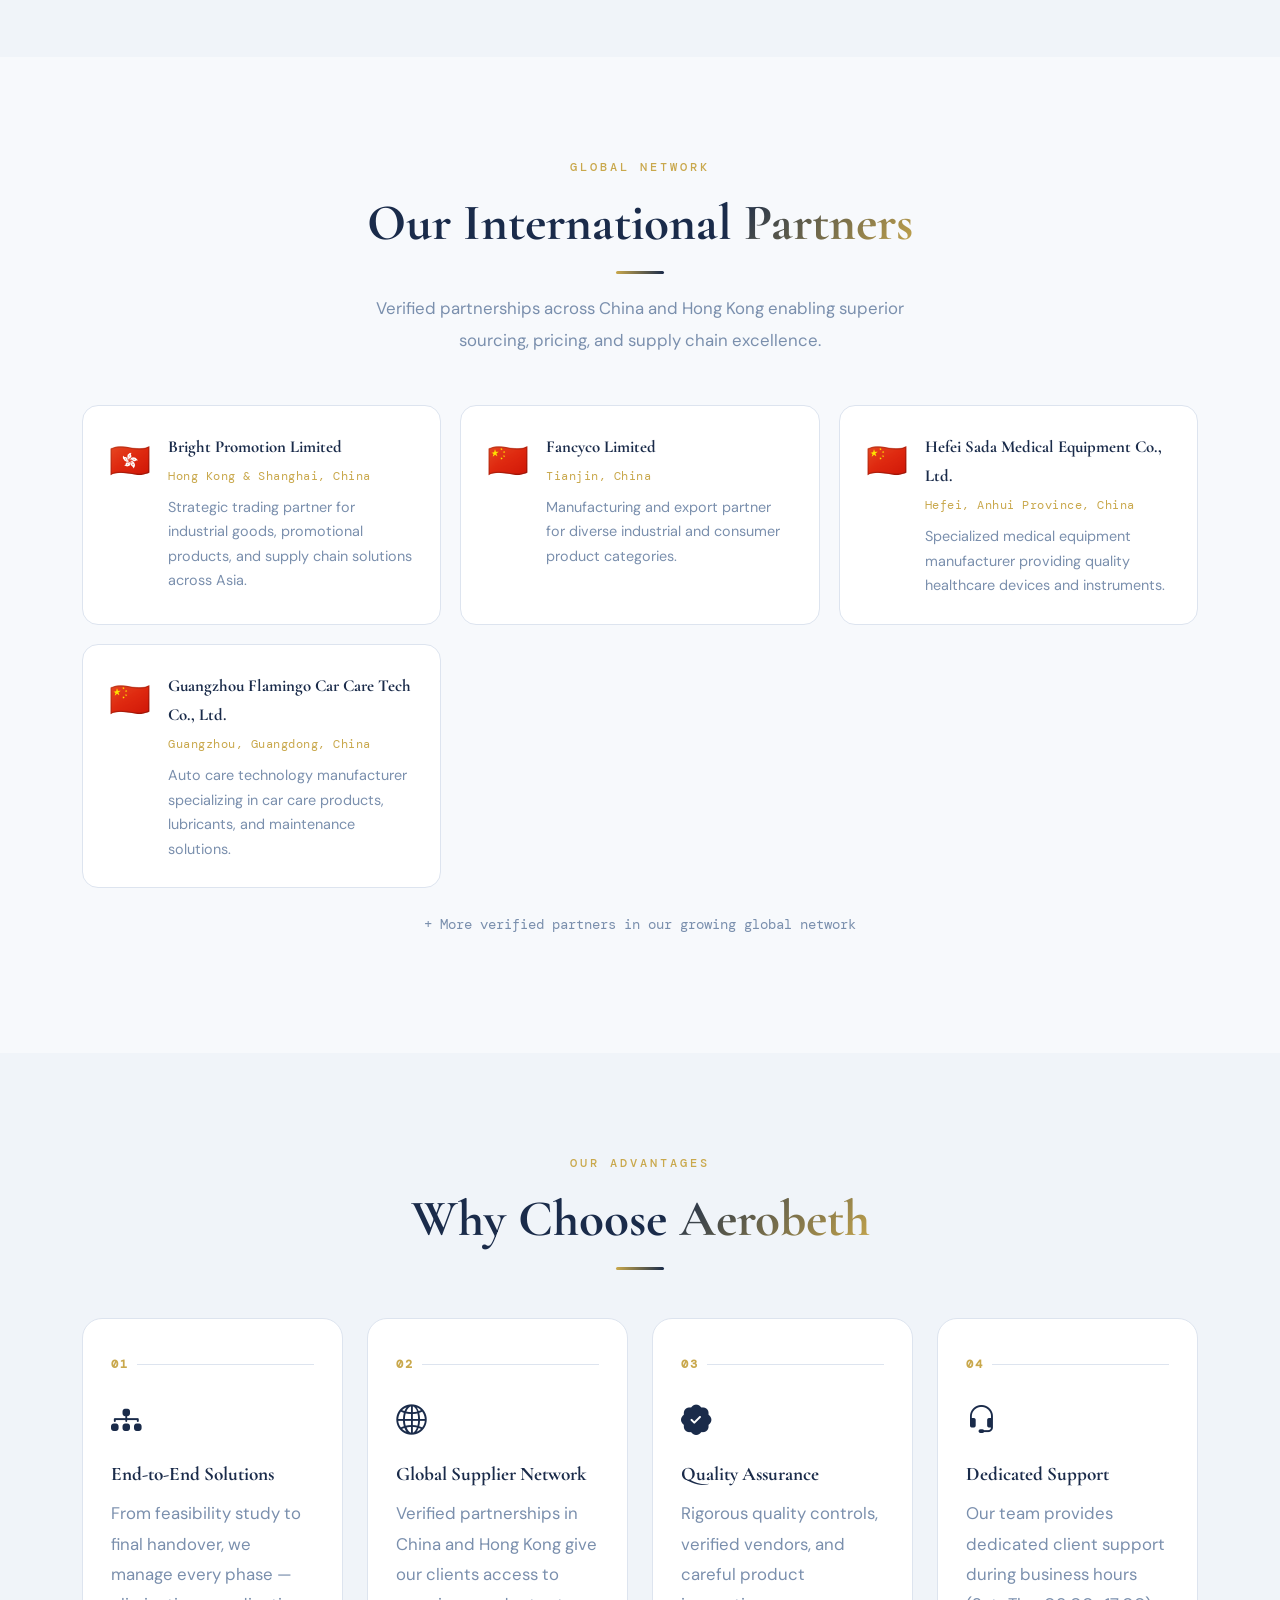
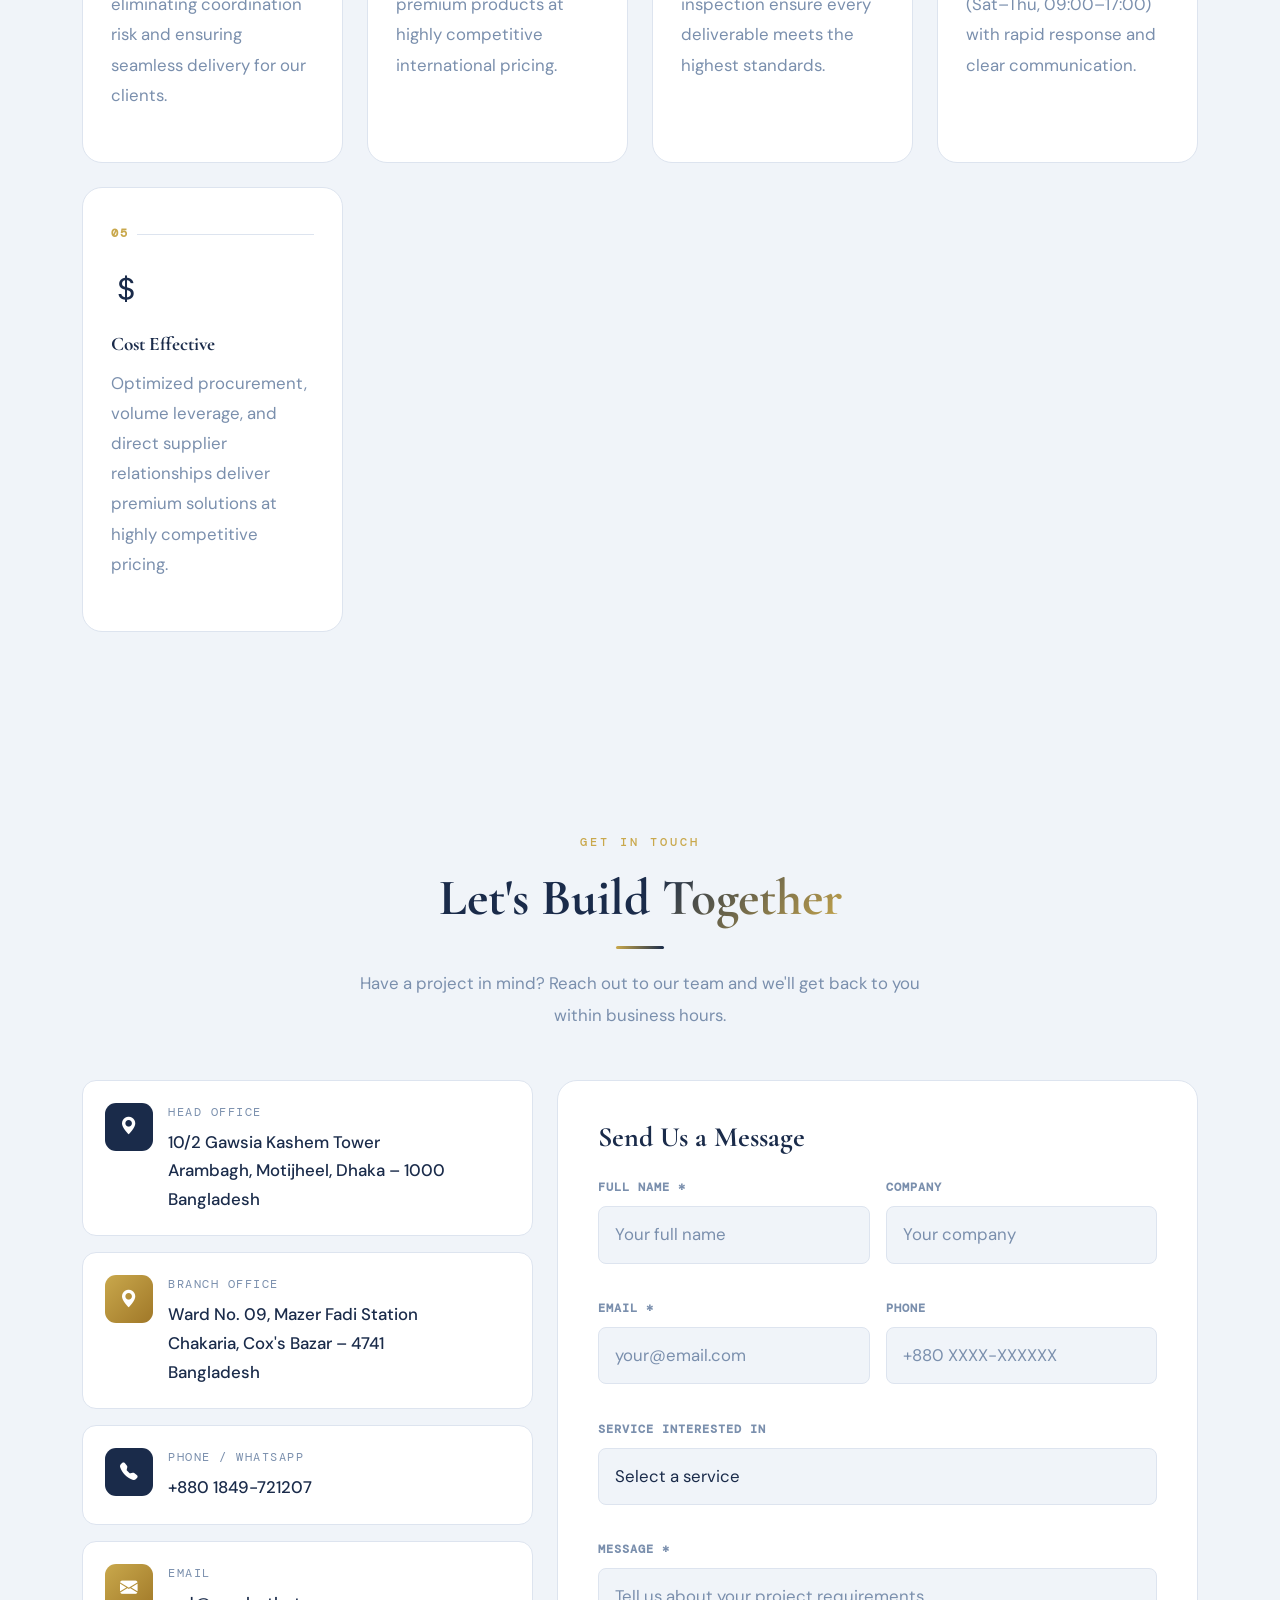
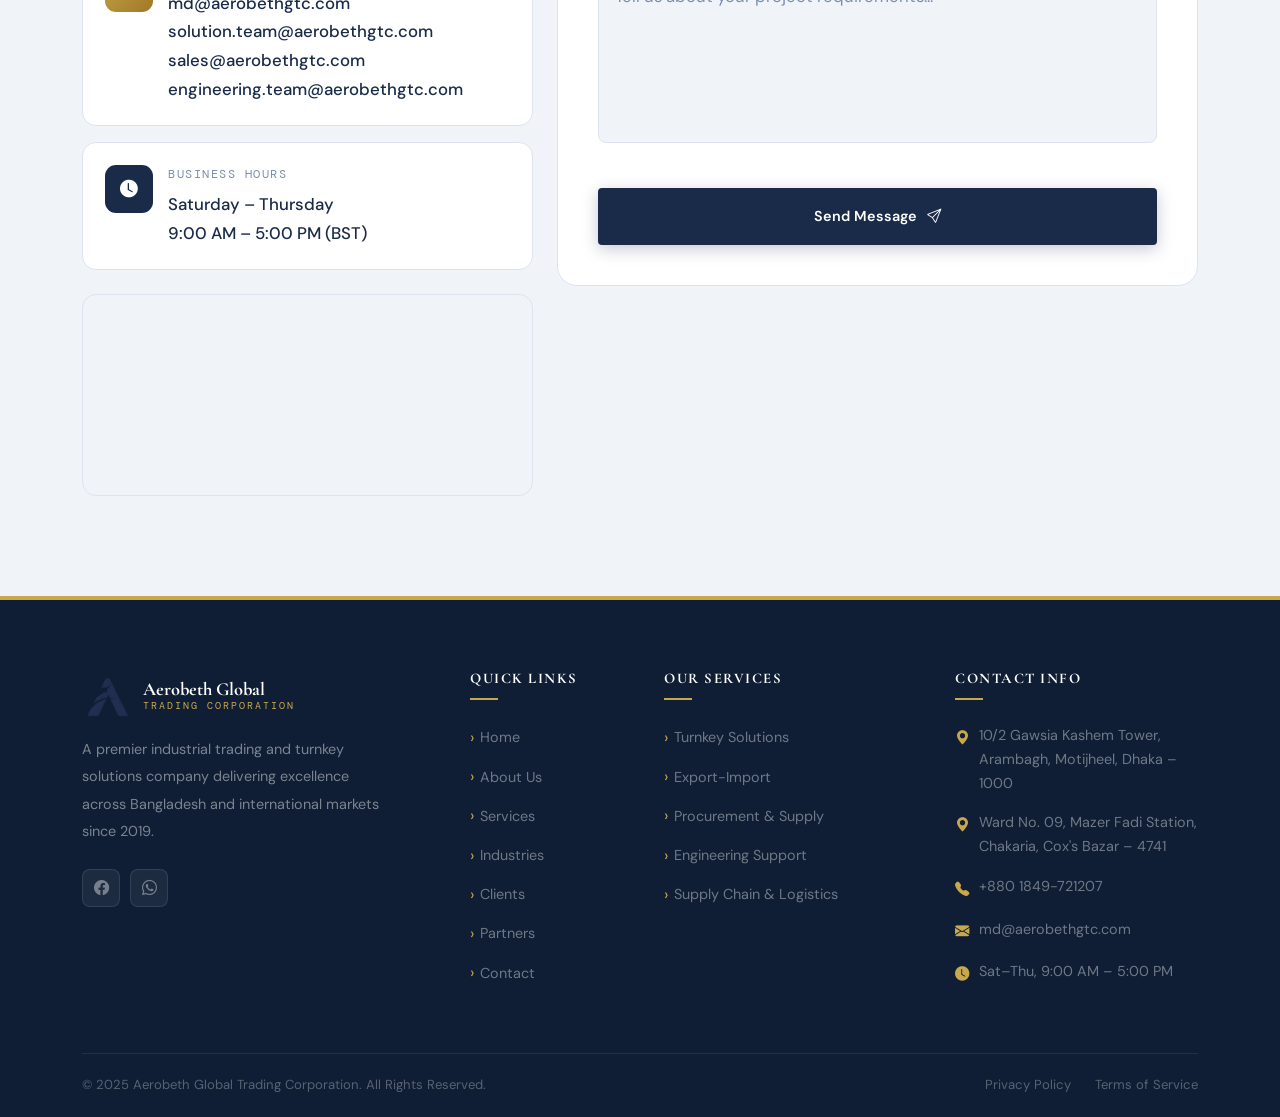
==== commit 900cc2ac: "00" ====
--- a/index.html
+++ b/index.html
@@ -51,10 +51,12 @@
       --font-mono: 'DM Mono', monospace;
       --transition: all 0.3s cubic-bezier(0.4, 0, 0.2, 1);
 
-      --font-main-size: 1.1rem;
-      /* Increased from 1rem */
-      --line-height-base: 1.8;
-      /* Slightly more breathing room */
+      /* ── BASE FONT SIZE: comfortable reading ── */
+      --fs-body: 1.05rem;       /* up from .88–.92rem */
+      --fs-small: 0.9rem;       /* up from .75–.82rem */
+      --fs-xsmall: 0.82rem;     /* up from .65–.72rem */
+      --fs-mono: 0.78rem;       /* up from .65–.7rem */
+      --fs-tag: 0.72rem;        /* slightly bigger tags */
     }
 
     [data-theme="dark"] {
@@ -92,23 +94,17 @@
     html {
       scroll-behavior: smooth;
       overflow-x: hidden;
+      /* Base font size bump for comfortable reading on all screens */
+      font-size: 16px;
     }
 
     body {
       font-family: var(--font-body);
+      font-size: var(--fs-body);
       background: var(--bg);
       color: var(--text-dark);
       overflow-x: hidden;
-      line-height: 1.7;
-      transition: background 0.4s ease, color 0.4s ease;
-
-      font-family: var(--font-body);
-      background: var(--bg);
-      color: var(--text-dark);
-      overflow-x: hidden;
-      font-size: var(--font-main-size);
-      /* Applied here */
-      line-height: var(--line-height-base);
+      line-height: 1.75;
       transition: background 0.4s ease, color 0.4s ease;
     }
 
@@ -150,7 +146,7 @@
 
     .preloader-logo {
       font-family: var(--font-display);
-      font-size: 2.4rem;
+      font-size: 2.6rem;
       font-weight: 700;
       color: #fff;
       letter-spacing: 3px;
@@ -178,25 +174,13 @@
     }
 
     @keyframes loading {
-      from {
-        width: 0
-      }
-
-      to {
-        width: 100%
-      }
+      from { width: 0 }
+      to   { width: 100% }
     }
 
     @keyframes pulse {
-
-      0%,
-      100% {
-        opacity: 1
-      }
-
-      50% {
-        opacity: .4
-      }
+      0%, 100% { opacity: 1 }
+      50%       { opacity: .4 }
     }
 
     /* ── UTILITIES ── */
@@ -206,7 +190,7 @@
 
     .section-title {
       font-family: var(--font-display);
-      font-size: clamp(2rem, 4vw, 3.2rem);
+      font-size: clamp(2.2rem, 4vw, 3.4rem);
       font-weight: 700;
       line-height: 1.1;
       color: var(--text-dark);
@@ -214,7 +198,7 @@
 
     .section-subtitle {
       font-family: var(--font-mono);
-      font-size: 0.75rem;
+      font-size: var(--fs-mono);
       font-weight: 500;
       letter-spacing: 3px;
       text-transform: uppercase;
@@ -223,11 +207,11 @@
     }
 
     .section-desc {
-      font-size: 1rem;
+      font-size: var(--fs-body);
       color: var(--text-muted);
       max-width: 560px;
       margin: 1rem 0 0;
-      line-height: 1.85;
+      line-height: 1.9;
     }
 
     .gradient-text {
@@ -279,20 +263,21 @@
       transform: scale(1.08);
     }
 
-    .theme-toggle .bi-sun-fill {
-      display: none;
-    }
-
-    .theme-toggle .bi-moon-fill {
-      display: block;
-    }
-
-    [data-theme="dark"] .theme-toggle .bi-sun-fill {
-      display: block;
-    }
-
-    [data-theme="dark"] .theme-toggle .bi-moon-fill {
-      display: none;
+    .theme-toggle .bi-sun-fill  { display: none; }
+    .theme-toggle .bi-moon-fill { display: block; }
+
+    [data-theme="dark"] .theme-toggle .bi-sun-fill  { display: block; }
+    [data-theme="dark"] .theme-toggle .bi-moon-fill { display: none; }
+
+    /* ── LOGO DARK MODE ── */
+    .brand-logo,
+    .footer-logo {
+      transition: filter 0.4s ease;
+    }
+
+    [data-theme="dark"] .brand-logo,
+    [data-theme="dark"] .footer-logo {
+      filter: brightness(0) invert(1);
     }
 
     /* ── BUTTONS ── */
@@ -300,11 +285,11 @@
       display: inline-flex;
       align-items: center;
       gap: .6rem;
-      padding: 13px 30px;
+      padding: 14px 32px;
       background: var(--navy);
       color: #fff;
       font-family: var(--font-body);
-      font-size: .88rem;
+      font-size: var(--fs-small);
       font-weight: 600;
       border: 2px solid var(--navy);
       border-radius: 4px;
@@ -326,11 +311,11 @@
       display: inline-flex;
       align-items: center;
       gap: .6rem;
-      padding: 12px 30px;
+      padding: 13px 32px;
       background: transparent;
       color: var(--text-dark);
       font-family: var(--font-body);
-      font-size: .88rem;
+      font-size: var(--fs-small);
       font-weight: 600;
       border: 2px solid var(--border);
       border-radius: 4px;
@@ -387,19 +372,19 @@
     .brand-text {
       display: flex;
       flex-direction: column;
-      line-height: 1.1;
+      line-height: 1.15;
     }
 
     .brand-name {
       font-family: var(--font-display);
-      font-size: 1.1rem;
+      font-size: 1.15rem;
       font-weight: 700;
       color: var(--text-dark);
     }
 
     .brand-tag {
       font-family: var(--font-mono);
-      font-size: .58rem;
+      font-size: .62rem;
       color: var(--accent);
       letter-spacing: 2px;
       text-transform: uppercase;
@@ -417,7 +402,7 @@
     .nav-links a {
       display: block;
       padding: 8px 14px;
-      font-size: .84rem;
+      font-size: .9rem;
       font-weight: 500;
       color: var(--text-mid);
       text-decoration: none;
@@ -457,14 +442,8 @@
       font-weight: 600 !important;
     }
 
-    .nav-cta::after {
-      display: none !important;
-    }
-
-    .nav-cta:hover {
-      background: var(--navy-deep) !important;
-      color: #fff !important;
-    }
+    .nav-cta::after   { display: none !important; }
+    .nav-cta:hover    { background: var(--navy-deep) !important; color: #fff !important; }
 
     .hamburger {
       display: none;
@@ -478,43 +457,33 @@
 
     .hamburger span {
       display: block;
-      width: 24px;
-      height: 2px;
+      width: 26px;
+      height: 2.5px;
       background: var(--text-dark);
       border-radius: 2px;
       transition: var(--transition);
     }
 
-    .hamburger.active span:nth-child(1) {
-      transform: translateY(7px) rotate(45deg);
-    }
-
-    .hamburger.active span:nth-child(2) {
-      opacity: 0;
-    }
-
-    .hamburger.active span:nth-child(3) {
-      transform: translateY(-7px) rotate(-45deg);
-    }
+    .hamburger.active span:nth-child(1) { transform: translateY(7px) rotate(45deg); }
+    .hamburger.active span:nth-child(2) { opacity: 0; }
+    .hamburger.active span:nth-child(3) { transform: translateY(-7px) rotate(-45deg); }
 
     .mobile-nav {
       display: none;
       position: fixed;
       top: 0;
       right: -100%;
-      width: min(310px, 85vw);
+      width: min(320px, 88vw);
       height: 100vh;
       background: var(--surface);
       border-left: 1px solid var(--border);
       z-index: 999;
-      padding: 80px 28px 28px;
+      padding: 80px 30px 30px;
       transition: right .4s cubic-bezier(.4, 0, .2, 1);
       overflow-y: auto;
     }
 
-    .mobile-nav.open {
-      right: 0;
-    }
+    .mobile-nav.open { right: 0; }
 
     .mobile-nav-overlay {
       display: none;
@@ -525,9 +494,7 @@
       backdrop-filter: blur(4px);
     }
 
-    .mobile-nav-overlay.open {
-      display: block;
-    }
+    .mobile-nav-overlay.open { display: block; }
 
     .mobile-nav-links {
       list-style: none;
@@ -539,11 +506,12 @@
       border-bottom: 1px solid var(--border-soft);
     }
 
+    /* ── MOBILE NAV: bigger tap targets & text ── */
     .mobile-nav-links a {
       display: block;
-      padding: 15px 0;
+      padding: 18px 0;
       color: var(--text-dark);
-      font-size: .95rem;
+      font-size: 1.08rem;
       font-weight: 500;
       text-decoration: none;
       transition: var(--transition);
@@ -571,9 +539,7 @@
       opacity: 0.05;
     }
 
-    [data-theme="dark"] .hero-bg {
-      opacity: 0.04;
-    }
+    [data-theme="dark"] .hero-bg { opacity: 0.04; }
 
     .hero-pattern {
       position: absolute;
@@ -583,9 +549,7 @@
       opacity: 0.04;
     }
 
-    [data-theme="dark"] .hero-pattern {
-      opacity: 0.08;
-    }
+    [data-theme="dark"] .hero-pattern { opacity: 0.08; }
 
     .hero-shape {
       position: absolute;
@@ -597,21 +561,18 @@
       border-radius: 50%;
     }
 
-    .hero-content {
-      position: relative;
-      z-index: 2;
-    }
+    .hero-content { position: relative; z-index: 2; }
 
     .hero-badge {
       display: inline-flex;
       align-items: center;
       gap: 8px;
-      padding: 7px 16px;
+      padding: 8px 18px;
       background: var(--accent-pale);
       border: 1px solid rgba(201, 168, 76, .3);
       border-radius: 50px;
       font-family: var(--font-mono);
-      font-size: .7rem;
+      font-size: var(--fs-mono);
       font-weight: 500;
       color: #8a6a20;
       letter-spacing: 1px;
@@ -619,9 +580,7 @@
       margin-bottom: 1.5rem;
     }
 
-    [data-theme="dark"] .hero-badge {
-      color: var(--accent-light);
-    }
+    [data-theme="dark"] .hero-badge { color: var(--accent-light); }
 
     .hero-badge .dot {
       width: 6px;
@@ -632,20 +591,13 @@
     }
 
     @keyframes dotBlink {
-
-      0%,
-      100% {
-        opacity: 1
-      }
-
-      50% {
-        opacity: .2
-      }
+      0%, 100% { opacity: 1 }
+      50%       { opacity: .2 }
     }
 
     .hero-heading {
       font-family: var(--font-display);
-      font-size: clamp(2rem, 5vw, 4rem);
+      font-size: clamp(2.3rem, 5vw, 4.2rem);
       font-weight: 700;
       line-height: 1.05;
       color: var(--text-dark);
@@ -654,23 +606,21 @@
 
     .hero-typed-wrap {
       font-family: var(--font-display);
-      font-size: clamp(1.6rem, 3.5vw, 2.8rem);
+      font-size: clamp(1.8rem, 3.5vw, 3rem);
       font-weight: 600;
       min-height: 1.4em;
       margin-bottom: 1.5rem;
       color: var(--accent);
     }
 
-    .typed-cursor {
-      color: var(--text-dark);
-    }
+    .typed-cursor { color: var(--text-dark); }
 
     .hero-desc {
-      font-size: 1rem;
+      font-size: clamp(1rem, 1.5vw, 1.08rem);
       color: var(--text-muted);
-      max-width: 520px;
+      max-width: 540px;
       margin-bottom: 2.5rem;
-      line-height: 1.9;
+      line-height: 1.95;
     }
 
     .hero-btns {
@@ -684,33 +634,32 @@
       display: flex;
       gap: 2.5rem;
       flex-wrap: wrap;
+      align-items: center;
     }
 
     .hero-stat-divider {
       width: 1px;
-      height: 48px;
+      height: 52px;
       background: var(--border);
     }
 
     .hero-stat-num {
       font-family: var(--font-display);
-      font-size: 2.2rem;
+      font-size: 2.5rem;
       font-weight: 700;
       color: var(--text-dark);
       line-height: 1;
     }
 
-    .hero-stat-num span {
-      color: var(--accent);
-    }
+    .hero-stat-num span { color: var(--accent); }
 
     .hero-stat-label {
       font-family: var(--font-mono);
-      font-size: .68rem;
+      font-size: var(--fs-mono);
       color: var(--text-muted);
       letter-spacing: 1px;
       text-transform: uppercase;
-      margin-top: 4px;
+      margin-top: 5px;
     }
 
     .hero-card-float {
@@ -733,14 +682,14 @@
     .hero-card-1 {
       top: 50px;
       right: 0;
-      width: 220px;
+      width: 230px;
       animation: floatCard 5s ease-in-out infinite;
     }
 
     .hero-card-2 {
       bottom: 80px;
       left: 0;
-      width: 210px;
+      width: 220px;
       animation: floatCard 6s ease-in-out infinite;
       animation-delay: 2s;
     }
@@ -748,81 +697,60 @@
     .hero-card-3 {
       top: 50%;
       left: 50%;
-      margin-left: -105px;
-      width: 210px;
+      margin-left: -110px;
+      width: 220px;
       animation: floatCard3 7s ease-in-out infinite;
       animation-delay: 1s;
     }
 
     @keyframes floatCard {
-
-      0%,
-      100% {
-        transform: translateY(0)
-      }
-
-      50% {
-        transform: translateY(-12px)
-      }
+      0%, 100% { transform: translateY(0) }
+      50%       { transform: translateY(-12px) }
     }
 
     @keyframes floatCard3 {
-
-      0%,
-      100% {
-        transform: translateY(-50%)
-      }
-
-      50% {
-        transform: translateY(calc(-50% - 12px))
-      }
+      0%, 100% { transform: translateY(-50%) }
+      50%       { transform: translateY(calc(-50% - 12px)) }
     }
 
     .card-icon-wrap {
-      width: 40px;
-      height: 40px;
+      width: 42px;
+      height: 42px;
       background: var(--navy);
       border-radius: 10px;
       display: flex;
       align-items: center;
       justify-content: center;
-      font-size: 1.1rem;
+      font-size: 1.15rem;
       color: #fff;
       margin-bottom: 10px;
     }
 
-    .card-icon-gold {
-      background: linear-gradient(135deg, var(--accent), #a07828);
-    }
-
-    .card-icon-green {
-      background: linear-gradient(135deg, #2ec27e, #1a9a5c);
-    }
+    .card-icon-gold  { background: linear-gradient(135deg, var(--accent), #a07828); }
+    .card-icon-green { background: linear-gradient(135deg, #2ec27e, #1a9a5c); }
 
     .card-label {
       font-family: var(--font-mono);
-      font-size: .65rem;
+      font-size: .72rem;
       color: var(--text-muted);
       margin-bottom: 4px;
     }
 
     .card-value {
       font-family: var(--font-display);
-      font-size: 1.5rem;
+      font-size: 1.55rem;
       font-weight: 700;
       color: var(--text-dark);
     }
 
     .card-sub {
-      font-size: .7rem;
+      font-size: .75rem;
       color: #2ec27e;
-      margin-top: 2px;
+      margin-top: 3px;
       font-weight: 500;
     }
 
-    .card-sub-gold {
-      color: var(--accent);
-    }
+    .card-sub-gold { color: var(--accent); }
 
     .hero-scroll {
       position: absolute;
@@ -836,16 +764,14 @@
       gap: 8px;
       color: var(--text-muted);
       font-family: var(--font-mono);
-      font-size: .62rem;
+      font-size: .7rem;
       letter-spacing: 2px;
       text-transform: uppercase;
       text-decoration: none;
       transition: var(--transition);
     }
 
-    .hero-scroll:hover {
-      color: var(--accent);
-    }
+    .hero-scroll:hover { color: var(--accent); }
 
     .scroll-mouse {
       width: 22px;
@@ -868,17 +794,8 @@
     }
 
     @keyframes scrollWheel {
-
-      0%,
-      100% {
-        opacity: 1;
-        transform: translateX(-50%) translateY(0)
-      }
-
-      100% {
-        opacity: 0;
-        transform: translateX(-50%) translateY(11px)
-      }
+      0%, 100% { opacity: 1; transform: translateX(-50%) translateY(0) }
+      100%      { opacity: 0; transform: translateX(-50%) translateY(11px) }
     }
 
     /* ── ABOUT ── */
@@ -898,10 +815,7 @@
       background: linear-gradient(90deg, transparent, var(--accent), transparent);
     }
 
-    .about-img-stack {
-      position: relative;
-      height: 480px;
-    }
+    .about-img-stack  { position: relative; height: 480px; }
 
     .about-img-main {
       position: absolute;
@@ -914,11 +828,7 @@
       box-shadow: var(--shadow-lg);
     }
 
-    .about-img-main img {
-      width: 100%;
-      height: 100%;
-      object-fit: cover;
-    }
+    .about-img-main img { width: 100%; height: 100%; object-fit: cover; }
 
     .about-img-accent {
       position: absolute;
@@ -932,19 +842,15 @@
       box-shadow: var(--shadow-md);
     }
 
-    .about-img-accent img {
-      width: 100%;
-      height: 100%;
-      object-fit: cover;
-    }
+    .about-img-accent img { width: 100%; height: 100%; object-fit: cover; }
 
     .about-exp-badge {
       position: absolute;
       top: 50%;
       left: 60%;
       transform: translate(-50%, -50%);
-      width: 110px;
-      height: 110px;
+      width: 115px;
+      height: 115px;
       background: var(--navy);
       border-radius: 50%;
       display: flex;
@@ -958,7 +864,7 @@
 
     .about-exp-badge .num {
       font-family: var(--font-display);
-      font-size: 2rem;
+      font-size: 2.1rem;
       font-weight: 700;
       color: #fff;
       line-height: 1;
@@ -966,12 +872,12 @@
 
     .about-exp-badge .label {
       font-family: var(--font-mono);
-      font-size: .52rem;
+      font-size: .58rem;
       color: rgba(255, 255, 255, .7);
       text-transform: uppercase;
       letter-spacing: 1px;
       text-align: center;
-      line-height: 1.3;
+      line-height: 1.4;
     }
 
     .feature-list {
@@ -983,27 +889,26 @@
     .feature-list li {
       display: flex;
       align-items: flex-start;
-      gap: 12px;
-      padding: 10px 0;
-      font-size: .92rem;
+      gap: 13px;
+      padding: 11px 0;
+      font-size: var(--fs-body);
       color: var(--text-mid);
       border-bottom: 1px solid var(--border-soft);
-    }
-
-    .feature-list li:last-child {
-      border-bottom: none;
-    }
+      line-height: 1.7;
+    }
+
+    .feature-list li:last-child { border-bottom: none; }
 
     .feature-list .icon {
-      width: 26px;
-      height: 26px;
+      width: 28px;
+      height: 28px;
       background: var(--navy);
       border-radius: 6px;
       display: flex;
       align-items: center;
       justify-content: center;
       color: #fff;
-      font-size: .75rem;
+      font-size: .8rem;
       flex-shrink: 0;
       margin-top: 2px;
     }
@@ -1019,7 +924,7 @@
       background: var(--surface);
       border: 1px solid var(--border);
       border-radius: 14px;
-      padding: 18px 14px;
+      padding: 20px 14px;
       text-align: center;
       transition: var(--transition);
       box-shadow: var(--shadow-sm);
@@ -1033,24 +938,22 @@
 
     .counter-num {
       font-family: var(--font-display);
-      font-size: 2rem;
+      font-size: 2.1rem;
       font-weight: 700;
       color: var(--text-dark);
       line-height: 1;
     }
 
     .counter-label {
-      font-size: .72rem;
+      font-size: var(--fs-xsmall);
       color: var(--text-muted);
-      margin-top: 6px;
+      margin-top: 7px;
       font-family: var(--font-mono);
       letter-spacing: .5px;
     }
 
     /* ── SERVICES ── */
-    #services {
-      background: var(--bg);
-    }
+    #services { background: var(--bg); }
 
     .services-grid {
       display: grid;
@@ -1064,7 +967,7 @@
       background: var(--bg-card);
       border: 1px solid var(--border);
       border-radius: 20px;
-      padding: 34px 30px;
+      padding: 36px 32px;
       overflow: hidden;
       cursor: pointer;
       transition: var(--transition);
@@ -1089,25 +992,21 @@
       box-shadow: var(--shadow-lg);
     }
 
-    .service-card:hover::before {
-      transform: scaleX(1);
-    }
+    .service-card:hover::before { transform: scaleX(1); }
 
     .service-icon-wrap {
-      width: 60px;
-      height: 60px;
+      width: 62px;
+      height: 62px;
       border-radius: 14px;
       display: flex;
       align-items: center;
       justify-content: center;
-      font-size: 1.5rem;
-      margin-bottom: 1.4rem;
-      transition: var(--transition);
-    }
-
-    .service-card:hover .service-icon-wrap {
-      transform: scale(1.08);
-    }
+      font-size: 1.6rem;
+      margin-bottom: 1.5rem;
+      transition: var(--transition);
+    }
+
+    .service-card:hover .service-icon-wrap { transform: scale(1.08); }
 
     .icon-blue {
       background: rgba(26, 43, 74, .08);
@@ -1127,22 +1026,20 @@
       border-color: rgba(26, 43, 74, .6);
     }
 
-    [data-theme="dark"] .icon-gold {
-      color: var(--accent-light);
-    }
+    [data-theme="dark"] .icon-gold { color: var(--accent-light); }
 
     .service-title {
       font-family: var(--font-display);
-      font-size: 1.25rem;
+      font-size: 1.35rem;
       font-weight: 700;
       color: var(--text-dark);
-      margin-bottom: .8rem;
+      margin-bottom: .9rem;
     }
 
     .service-desc {
-      font-size: .88rem;
+      font-size: var(--fs-body);
       color: var(--text-muted);
-      line-height: 1.8;
+      line-height: 1.85;
       margin-bottom: 1.4rem;
     }
 
@@ -1153,12 +1050,12 @@
     }
 
     .service-tag {
-      padding: 4px 11px;
+      padding: 5px 12px;
       background: var(--bg-alt);
       border: 1px solid var(--border);
       border-radius: 20px;
       font-family: var(--font-mono);
-      font-size: .66rem;
+      font-size: var(--fs-tag);
       color: var(--text-muted);
       transition: var(--transition);
     }
@@ -1180,13 +1077,9 @@
       transition: var(--transition);
     }
 
-    [data-theme="dark"] .service-number {
-      color: rgba(255, 255, 255, .04);
-    }
-
-    .service-card:hover .service-number {
-      color: rgba(201, 168, 76, .07);
-    }
+    [data-theme="dark"] .service-number { color: rgba(255, 255, 255, .04); }
+
+    .service-card:hover .service-number { color: rgba(201, 168, 76, .07); }
 
     /* ── INDUSTRIES ── */
     #industries {
@@ -1203,21 +1096,10 @@
       background-size: 32px 32px;
     }
 
-    #industries .section-title {
-      color: #fff;
-    }
-
-    #industries .section-subtitle {
-      color: var(--accent);
-    }
-
-    #industries .section-desc {
-      color: rgba(255, 255, 255, .5);
-    }
-
-    #industries .accent-line {
-      background: linear-gradient(90deg, var(--accent), rgba(201, 168, 76, .3));
-    }
+    #industries .section-title  { color: #fff; }
+    #industries .section-subtitle { color: var(--accent); }
+    #industries .section-desc   { color: rgba(255, 255, 255, .5); }
+    #industries .accent-line    { background: linear-gradient(90deg, var(--accent), rgba(201, 168, 76, .3)); }
 
     .industry-cards {
       display: grid;
@@ -1230,7 +1112,7 @@
       background: rgba(255, 255, 255, .05);
       border: 1px solid rgba(255, 255, 255, .1);
       border-radius: 18px;
-      padding: 30px 22px;
+      padding: 32px 22px;
       text-align: center;
       transition: var(--transition);
       cursor: pointer;
@@ -1253,38 +1135,33 @@
       background: rgba(255, 255, 255, .08);
     }
 
-    .industry-card:hover::after {
-      opacity: 1;
-    }
+    .industry-card:hover::after { opacity: 1; }
 
     .industry-icon {
-      font-size: 2.2rem;
+      font-size: 2.4rem;
       margin-bottom: 1rem;
       display: block;
       transition: var(--transition);
     }
 
-    .industry-card:hover .industry-icon {
-      transform: scale(1.15);
-    }
+    .industry-card:hover .industry-icon { transform: scale(1.15); }
 
     .industry-name {
       font-family: var(--font-display);
-      font-size: 1rem;
+      font-size: 1.05rem;
       font-weight: 700;
       color: #fff;
-      margin-bottom: .4rem;
+      margin-bottom: .5rem;
     }
 
     .industry-desc {
-      font-size: .77rem;
-      color: rgba(255, 255, 255, .45);
+      font-size: var(--fs-xsmall);
+      color: rgba(255, 255, 255, .5);
+      line-height: 1.6;
     }
 
     /* ── CLIENTS ── */
-    #clients-sec {
-      background: var(--bg-alt);
-    }
+    #clients-sec { background: var(--bg-alt); }
 
     .clients-slider-wrap {
       overflow: hidden;
@@ -1332,7 +1209,7 @@
 
     .client-logo-card span {
       font-family: var(--font-display);
-      font-size: .92rem;
+      font-size: var(--fs-body);
       font-weight: 700;
       color: var(--text-muted);
       letter-spacing: .5px;
@@ -1340,14 +1217,10 @@
       white-space: nowrap;
     }
 
-    .client-logo-card:hover span {
-      color: var(--text-dark);
-    }
+    .client-logo-card:hover span { color: var(--text-dark); }
 
     /* ── PARTNERS ── */
-    #partners {
-      background: var(--bg);
-    }
+    #partners { background: var(--bg); }
 
     .partners-grid {
       display: grid;
@@ -1360,10 +1233,10 @@
       background: var(--bg-card);
       border: 1px solid var(--border);
       border-radius: 16px;
-      padding: 24px;
+      padding: 26px;
       display: flex;
       align-items: flex-start;
-      gap: 16px;
+      gap: 17px;
       transition: var(--transition);
     }
 
@@ -1374,36 +1247,34 @@
     }
 
     .partner-flag {
-      font-size: 2rem;
+      font-size: 2.1rem;
       flex-shrink: 0;
     }
 
     .partner-name {
       font-family: var(--font-display);
-      font-size: 1rem;
+      font-size: 1.05rem;
       font-weight: 700;
       color: var(--text-dark);
-      margin-bottom: .3rem;
+      margin-bottom: .35rem;
     }
 
     .partner-loc {
       font-family: var(--font-mono);
-      font-size: .68rem;
+      font-size: var(--fs-tag);
       color: var(--accent);
       letter-spacing: .5px;
     }
 
     .partner-desc {
-      font-size: .82rem;
+      font-size: var(--fs-small);
       color: var(--text-muted);
-      margin-top: .4rem;
-      line-height: 1.6;
+      margin-top: .5rem;
+      line-height: 1.7;
     }
 
     /* ── WHY US ── */
-    #why-us {
-      background: var(--bg-alt);
-    }
+    #why-us { background: var(--bg-alt); }
 
     .why-grid {
       display: grid;
@@ -1415,7 +1286,7 @@
       background: var(--surface);
       border: 1px solid var(--border);
       border-radius: 20px;
-      padding: 34px 26px;
+      padding: 36px 28px;
       transition: var(--transition);
     }
 
@@ -1427,7 +1298,7 @@
 
     .why-num {
       font-family: var(--font-mono);
-      font-size: .7rem;
+      font-size: var(--fs-tag);
       font-weight: 700;
       color: var(--accent);
       letter-spacing: 2px;
@@ -1446,15 +1317,13 @@
     }
 
     .why-icon {
-      font-size: 1.8rem;
+      font-size: 1.9rem;
       color: var(--navy);
       margin-bottom: 1rem;
       transition: var(--transition);
     }
 
-    [data-theme="dark"] .why-icon {
-      color: var(--accent);
-    }
+    [data-theme="dark"] .why-icon { color: var(--accent); }
 
     .why-card:hover .why-icon {
       transform: scale(1.1);
@@ -1463,28 +1332,26 @@
 
     .why-title {
       font-family: var(--font-display);
-      font-size: 1.15rem;
+      font-size: 1.2rem;
       font-weight: 700;
       color: var(--text-dark);
-      margin-bottom: .7rem;
+      margin-bottom: .75rem;
     }
 
     .why-desc {
-      font-size: .87rem;
+      font-size: var(--fs-body);
       color: var(--text-muted);
-      line-height: 1.75;
+      line-height: 1.8;
     }
 
     /* ── TESTIMONIALS ── */
-    #testimonials {
-      background: var(--bg);
-    }
+    #testimonials { background: var(--bg); }
 
     .testimonial-card {
       background: var(--bg-card);
       border: 1px solid var(--border);
       border-radius: 20px;
-      padding: 34px;
+      padding: 36px;
       position: relative;
       overflow: hidden;
       transition: var(--transition);
@@ -1511,15 +1378,15 @@
 
     .stars {
       color: var(--accent);
-      font-size: .9rem;
+      font-size: .95rem;
       margin-bottom: 1rem;
     }
 
     .testimonial-text {
       font-family: var(--font-display);
-      font-size: 1rem;
+      font-size: 1.05rem;
       color: var(--text-mid);
-      line-height: 1.8;
+      line-height: 1.85;
       margin-bottom: 1.5rem;
       font-style: italic;
     }
@@ -1527,19 +1394,19 @@
     .testimonial-author {
       display: flex;
       align-items: center;
-      gap: 13px;
+      gap: 14px;
     }
 
     .author-avatar {
-      width: 46px;
-      height: 46px;
+      width: 50px;
+      height: 50px;
       border-radius: 50%;
       background: var(--navy);
       display: flex;
       align-items: center;
       justify-content: center;
       font-family: var(--font-display);
-      font-size: .95rem;
+      font-size: 1rem;
       font-weight: 700;
       color: #fff;
       flex-shrink: 0;
@@ -1547,35 +1414,26 @@
 
     .author-name {
       font-family: var(--font-display);
-      font-size: .95rem;
+      font-size: 1rem;
       font-weight: 700;
       color: var(--text-dark);
     }
 
     .author-role {
-      font-size: .75rem;
+      font-size: var(--fs-tag);
       color: var(--accent);
       font-family: var(--font-mono);
     }
 
-    .swiper-pagination-bullet {
-      background: var(--border) !important;
-      opacity: 1;
-    }
-
-    .swiper-pagination-bullet-active {
-      background: var(--navy) !important;
-    }
-
-    [data-theme="dark"] .swiper-pagination-bullet-active {
-      background: var(--accent) !important;
-    }
+    .swiper-pagination-bullet { background: var(--border) !important; opacity: 1; }
+    .swiper-pagination-bullet-active { background: var(--navy) !important; }
+    [data-theme="dark"] .swiper-pagination-bullet-active { background: var(--accent) !important; }
 
     .swiper-button-next,
     .swiper-button-prev {
       color: var(--text-dark) !important;
-      width: 38px !important;
-      height: 38px !important;
+      width: 40px !important;
+      height: 40px !important;
       background: var(--surface);
       border-radius: 50%;
       border: 1px solid var(--border);
@@ -1589,9 +1447,7 @@
     }
 
     /* ── CONTACT ── */
-    #contact {
-      background: var(--bg-alt);
-    }
+    #contact { background: var(--bg-alt); }
 
     .contact-info-card {
       background: var(--surface);
@@ -1600,7 +1456,7 @@
       padding: 22px;
       margin-bottom: 1rem;
       display: flex;
-      gap: 14px;
+      gap: 15px;
       align-items: flex-start;
       transition: var(--transition);
     }
@@ -1612,77 +1468,71 @@
     }
 
     .contact-icon {
-      width: 46px;
-      height: 46px;
+      width: 48px;
+      height: 48px;
       background: var(--navy);
       border-radius: 11px;
       display: flex;
       align-items: center;
       justify-content: center;
       color: #fff;
-      font-size: 1.05rem;
+      font-size: 1.1rem;
       flex-shrink: 0;
     }
 
-    .contact-icon.gold {
-      background: linear-gradient(135deg, var(--accent), #a07828);
-    }
+    .contact-icon.gold { background: linear-gradient(135deg, var(--accent), #a07828); }
 
     .contact-detail-label {
       font-family: var(--font-mono);
-      font-size: .65rem;
+      font-size: var(--fs-tag);
       color: var(--text-muted);
       text-transform: uppercase;
       letter-spacing: 1.5px;
-      margin-bottom: 4px;
+      margin-bottom: 5px;
     }
 
     .contact-detail-value {
-      font-size: .9rem;
+      font-size: var(--fs-body);
       color: var(--text-dark);
       font-weight: 500;
-      line-height: 1.6;
+      line-height: 1.7;
     }
 
     .contact-form-wrap {
       background: var(--surface);
       border: 1px solid var(--border);
       border-radius: 20px;
-      padding: 38px;
-    }
-
-    .form-group {
-      margin-bottom: 1.1rem;
-    }
+      padding: 40px;
+    }
+
+    .form-group { margin-bottom: 1.2rem; }
 
     .form-label-custom {
       display: block;
       font-family: var(--font-mono);
-      font-size: .7rem;
+      font-size: var(--fs-tag);
       font-weight: 600;
       color: var(--text-muted);
       text-transform: uppercase;
       letter-spacing: 1px;
-      margin-bottom: 7px;
+      margin-bottom: 8px;
     }
 
     .form-control-custom {
       width: 100%;
-      padding: 12px 15px;
+      padding: 13px 16px;
       background: var(--bg-alt);
       border: 1.5px solid var(--border);
       border-radius: 8px;
       color: var(--text-dark);
       font-family: var(--font-body);
-      font-size: .9rem;
+      font-size: var(--fs-body);
       transition: var(--transition);
       outline: none;
       resize: none;
     }
 
-    .form-control-custom::placeholder {
-      color: var(--text-muted);
-    }
+    .form-control-custom::placeholder { color: var(--text-muted); }
 
     .form-control-custom:focus {
       border-color: var(--accent);
@@ -1704,30 +1554,22 @@
       padding-top: 70px;
     }
 
-    .footer-brand .brand-name {
-      color: #fff;
-    }
-
-    .footer-brand .brand-tag {
-      color: var(--accent);
-    }
+    .footer-brand .brand-name { color: #fff; }
+    .footer-brand .brand-tag  { color: var(--accent); }
 
     .footer-desc {
-      font-size: .86rem;
+      font-size: var(--fs-small);
       color: rgba(255, 255, 255, .45);
-      line-height: 1.85;
+      line-height: 1.9;
       margin: 1rem 0 1.5rem;
       max-width: 300px;
     }
 
-    .social-links {
-      display: flex;
-      gap: 10px;
-    }
+    .social-links { display: flex; gap: 10px; }
 
     .social-link {
-      width: 36px;
-      height: 36px;
+      width: 38px;
+      height: 38px;
       background: rgba(255, 255, 255, .06);
       border: 1px solid rgba(255, 255, 255, .1);
       border-radius: 8px;
@@ -1737,7 +1579,7 @@
       color: rgba(255, 255, 255, .4);
       text-decoration: none;
       transition: var(--transition);
-      font-size: .9rem;
+      font-size: .95rem;
     }
 
     .social-link:hover {
@@ -1749,7 +1591,7 @@
 
     .footer-heading {
       font-family: var(--font-display);
-      font-size: .9rem;
+      font-size: .92rem;
       font-weight: 700;
       color: #fff;
       text-transform: uppercase;
@@ -1769,20 +1611,14 @@
       background: var(--accent);
     }
 
-    .footer-links {
-      list-style: none;
-      padding: 0;
-      margin: 0;
-    }
-
-    .footer-links li {
-      margin-bottom: .6rem;
-    }
+    .footer-links { list-style: none; padding: 0; margin: 0; }
+
+    .footer-links li { margin-bottom: .7rem; }
 
     .footer-links a {
       color: rgba(255, 255, 255, .4);
       text-decoration: none;
-      font-size: .86rem;
+      font-size: var(--fs-small);
       transition: var(--transition);
       display: flex;
       align-items: center;
@@ -1804,8 +1640,9 @@
       display: flex;
       gap: 10px;
       margin-bottom: 1rem;
-      font-size: .85rem;
+      font-size: var(--fs-small);
       color: rgba(255, 255, 255, .4);
+      line-height: 1.65;
     }
 
     .footer-contact-item i {
@@ -1816,7 +1653,7 @@
 
     .footer-bottom {
       border-top: 1px solid rgba(255, 255, 255, .08);
-      padding: 18px 0;
+      padding: 20px 0;
       margin-top: 50px;
       display: flex;
       align-items: center;
@@ -1826,41 +1663,36 @@
     }
 
     .footer-bottom p {
-      font-size: .8rem;
+      font-size: var(--fs-xsmall);
       color: rgba(255, 255, 255, .3);
       margin: 0;
     }
 
-    .footer-bottom-links {
-      display: flex;
-      gap: 1.5rem;
-    }
+    .footer-bottom-links { display: flex; gap: 1.5rem; }
 
     .footer-bottom-links a {
-      font-size: .8rem;
+      font-size: var(--fs-xsmall);
       color: rgba(255, 255, 255, .3);
       text-decoration: none;
       transition: var(--transition);
     }
 
-    .footer-bottom-links a:hover {
-      color: var(--accent);
-    }
+    .footer-bottom-links a:hover { color: var(--accent); }
 
     /* ── FLOATING ── */
     .whatsapp-btn {
       position: fixed;
       bottom: 28px;
       left: 28px;
-      width: 54px;
-      height: 54px;
+      width: 56px;
+      height: 56px;
       background: #25D366;
       border-radius: 50%;
       display: flex;
       align-items: center;
       justify-content: center;
       color: #fff;
-      font-size: 1.5rem;
+      font-size: 1.55rem;
       text-decoration: none;
       box-shadow: 0 4px 20px rgba(37, 211, 102, .35);
       z-index: 997;
@@ -1874,23 +1706,16 @@
     }
 
     @keyframes float {
-
-      0%,
-      100% {
-        transform: translateY(0)
-      }
-
-      50% {
-        transform: translateY(-6px)
-      }
+      0%, 100% { transform: translateY(0) }
+      50%       { transform: translateY(-6px) }
     }
 
     .scroll-top {
       position: fixed;
       bottom: 28px;
       right: 28px;
-      width: 44px;
-      height: 44px;
+      width: 46px;
+      height: 46px;
       background: var(--navy);
       border-radius: 50%;
       display: flex;
@@ -1904,54 +1729,90 @@
       opacity: 0;
       visibility: hidden;
       transition: var(--transition);
-      font-size: 1rem;
-    }
-
-    .scroll-top.visible {
-      opacity: 1;
-      visibility: visible;
-    }
+      font-size: 1.05rem;
+    }
+
+    .scroll-top.visible { opacity: 1; visibility: visible; }
 
     .scroll-top:hover {
       transform: translateY(-3px);
       background: var(--accent);
     }
 
-    /* ── RESPONSIVE ── */
-    @media(max-width:991px) {
-      .section-padding {
-        padding: 70px 0;
+    /* ══════════════════════════════════════════
+       RESPONSIVE — MOBILE FIRST TYPOGRAPHY
+       Mobile: comfortable, scannable text sizes
+    ══════════════════════════════════════════ */
+    @media (max-width: 991px) {
+      :root {
+        --fs-body:   1.05rem;
+        --fs-small:  0.92rem;
+        --fs-xsmall: 0.84rem;
+        --fs-mono:   0.78rem;
+        --fs-tag:    0.74rem;
       }
 
-      .nav-links {
-        display: none;
-      }
-
-      .hamburger {
-        display: flex;
-      }
-
-      .mobile-nav {
-        display: block;
-      }
+      .section-padding { padding: 70px 0; }
+
+      .nav-links  { display: none; }
+      .hamburger  { display: flex; }
+      .mobile-nav { display: block; }
 
       .hero-visual {
         height: 300px;
         margin-top: 3rem;
       }
 
-      .about-img-stack {
-        height: 350px;
+      .about-img-stack { height: 350px; }
+
+      .counters-row { grid-template-columns: repeat(3, 1fr); }
+    }
+
+    @media (max-width: 767px) {
+      :root {
+        /* Slightly bigger on smaller screens for comfort */
+        --fs-body:   1.08rem;
+        --fs-small:  0.96rem;
+        --fs-xsmall: 0.87rem;
+        --fs-mono:   0.80rem;
+        --fs-tag:    0.76rem;
       }
 
-      .counters-row {
-        grid-template-columns: repeat(3, 1fr);
+      html { font-size: 16px; }
+
+      .section-padding { padding: 60px 0; }
+
+      /* Bigger section titles on mobile */
+      .section-title {
+        font-size: clamp(2rem, 7vw, 2.8rem);
+        line-height: 1.15;
       }
-    }
-
-    @media(max-width:767px) {
-      .section-padding {
-        padding: 60px 0;
+
+      .hero-heading {
+        font-size: clamp(2.1rem, 8vw, 3rem);
+        line-height: 1.1;
+      }
+
+      .hero-typed-wrap {
+        font-size: clamp(1.6rem, 6vw, 2.2rem);
+      }
+
+      .hero-desc {
+        font-size: 1.05rem;
+        line-height: 1.95;
+      }
+
+      /* More breathing room between hero stats */
+      .hero-stats {
+        gap: 1.8rem;
+      }
+
+      .hero-stat-num {
+        font-size: 2.1rem;
+      }
+
+      .hero-stat-label {
+        font-size: .75rem;
       }
 
       .about-img-main {
@@ -1959,16 +1820,45 @@
         height: 260px;
       }
 
-      .about-img-accent {
-        display: none;
+      .about-img-accent { display: none; }
+
+      /* About text bigger on mobile */
+      #about p {
+        font-size: 1.05rem !important;
+        line-height: 1.9 !important;
       }
 
-      .services-grid {
-        grid-template-columns: 1fr;
-      }
-
-      .contact-form-wrap {
-        padding: 24px;
+      .feature-list li { font-size: 1.02rem; }
+
+      .counter-num { font-size: 1.9rem; }
+
+      .services-grid { grid-template-columns: 1fr; }
+
+      /* Services text comfortable on mobile */
+      .service-title { font-size: 1.25rem; }
+      .service-desc  { font-size: 1.02rem; }
+
+      /* Industry card bigger text */
+      .industry-name { font-size: 1rem; }
+      .industry-desc { font-size: .85rem; }
+
+      /* Partner card text */
+      .partner-name { font-size: 1.02rem; }
+      .partner-desc { font-size: .92rem; }
+
+      /* Why card text */
+      .why-title { font-size: 1.15rem; }
+      .why-desc  { font-size: 1.02rem; }
+
+      /* Contact detail bigger on mobile */
+      .contact-detail-value { font-size: 1rem; }
+
+      .contact-form-wrap { padding: 24px 20px; }
+
+      /* Form fields bigger touch target */
+      .form-control-custom {
+        padding: 14px 15px;
+        font-size: 1.05rem;
       }
 
       .footer-bottom {
@@ -1976,12 +1866,23 @@
         text-align: center;
       }
 
-      .hero-card-float {
-        display: none;
+      .hero-card-float { display: none; }
+
+      /* Footer comfortable reading */
+      .footer-desc  { font-size: .95rem; }
+      .footer-links a { font-size: .95rem; }
+      .footer-contact-item { font-size: .93rem; }
+    }
+
+    @media (max-width: 480px) {
+      :root {
+        --fs-body:   1.1rem;
+        --fs-small:  0.98rem;
+        --fs-xsmall: 0.88rem;
+        --fs-mono:   0.80rem;
+        --fs-tag:    0.76rem;
       }
-    }
-
-    @media(max-width:480px) {
+
       .hero-btns {
         flex-direction: column;
         align-items: flex-start;
@@ -1991,7 +1892,28 @@
       .btn-outline-custom {
         width: 100%;
         justify-content: center;
+        padding: 15px 20px;
+        font-size: 1rem;
       }
+
+      /* Larger tap targets on small phones */
+      .contact-info-card { padding: 18px 16px; }
+
+      .why-card  { padding: 28px 20px; }
+      .why-title { font-size: 1.12rem; }
+      .why-desc  { font-size: 1.02rem; line-height: 1.85; }
+
+      .service-card { padding: 28px 22px; }
+
+      .counters-row { gap: .75rem; }
+
+      .counter-box  { padding: 16px 10px; }
+      .counter-num  { font-size: 1.75rem; }
+      .counter-label { font-size: .78rem; }
+
+      /* Navbar brand smaller on tiny screens */
+      .brand-name { font-size: 1rem; }
+      .brand-tag  { font-size: .55rem; }
     }
 
     /* ── DARK MODE OVERRIDE FOR SWIPER BUTTONS ── */
@@ -2080,10 +2002,8 @@
             Bangladesh and international markets — backed by verified global partnerships.
           </p>
           <div class="hero-btns">
-            <a href="#services" class="btn-primary-custom"><span>Explore Services</span><i
-                class="bi bi-arrow-right"></i></a>
-            <a href="#contact" class="btn-outline-custom"><span>Get Consultation</span><i
-                class="bi bi-chat-dots"></i></a>
+            <a href="#services" class="btn-primary-custom"><span>Explore Services</span><i class="bi bi-arrow-right"></i></a>
+            <a href="#contact" class="btn-outline-custom"><span>Get Consultation</span><i class="bi bi-chat-dots"></i></a>
           </div>
           <div class="hero-stats">
             <div class="hero-stat">
@@ -2107,13 +2027,13 @@
             <div class="hero-card-float hero-card-1">
               <div class="card-icon-wrap"><i class="bi bi-boxes"></i></div>
               <div class="card-label">Core Focus</div>
-              <div class="card-value" style="font-size:1.1rem;">Turnkey & Trade</div>
+              <div class="card-value" style="font-size:1.15rem;">Turnkey &amp; Trade</div>
               <div class="card-sub card-sub-gold">End-to-end delivery</div>
             </div>
             <div class="hero-card-float hero-card-2">
               <div class="card-icon-wrap card-icon-gold"><i class="bi bi-globe2"></i></div>
               <div class="card-label">Head Office</div>
-              <div class="card-value" style="font-size:1.1rem;">Dhaka, BD</div>
+              <div class="card-value" style="font-size:1.15rem;">Dhaka, BD</div>
               <div class="card-sub">Arambagh, Motijheel</div>
             </div>
             <div class="hero-card-float hero-card-3">
@@ -2127,9 +2047,7 @@
       </div>
     </div>
     <a href="#about" class="hero-scroll">
-      <div class="scroll-mouse">
-        <div class="scroll-wheel"></div>
-      </div>
+      <div class="scroll-mouse"><div class="scroll-wheel"></div></div>
       Scroll
     </a>
   </section>
@@ -2140,12 +2058,8 @@
       <div class="row align-items-center g-5">
         <div class="col-lg-5" data-aos="fade-right">
           <div class="about-img-stack">
-            <div class="about-img-main"><img
-                src="https://images.unsplash.com/photo-1600880292203-757bb62b4baf?w=800&q=80"
-                alt="Industrial facility" /></div>
-            <div class="about-img-accent"><img
-                src="https://images.unsplash.com/photo-1581091226825-a6a2a5aee158?w=600&q=80" alt="Engineering team" />
-            </div>
+            <div class="about-img-main"><img src="https://images.unsplash.com/photo-1600880292203-757bb62b4baf?w=800&q=80" alt="Industrial facility" /></div>
+            <div class="about-img-accent"><img src="https://images.unsplash.com/photo-1581091226825-a6a2a5aee158?w=600&q=80" alt="Engineering team" /></div>
             <div class="about-exp-badge">
               <div class="num">6+</div>
               <div class="label">Years of<br>Excellence</div>
@@ -2156,36 +2070,17 @@
           <div class="section-subtitle">About Aerobeth</div>
           <h2 class="section-title">Your Trusted Partner for <span class="gradient-text">Industrial Growth</span></h2>
           <div class="accent-line"></div>
-          <p style="color:var(--text-muted);font-size:.95rem;line-height:1.9;margin-bottom:1rem;">
-            Founded in 2019, <strong style="color:var(--text-dark);">Aerobeth Global Trading Corporation</strong> has
-            grown into a leading provider of turnkey solutions and export-import services. Headquartered at <strong
-              style="color:var(--text-dark);">10/2 Gawsia Kashem Tower, Arambagh, Motijheel, Dhaka–1000</strong>, with a
-            branch at <strong style="color:var(--text-dark);">Ward No. 09, Mazer Fadi Station, Chakaria, Cox's Bazar –
-              4741</strong>.
+          <p style="color:var(--text-muted);font-size:var(--fs-body);line-height:1.9;margin-bottom:1rem;">
+            Founded in 2019, <strong style="color:var(--text-dark);">Aerobeth Global Trading Corporation</strong> has grown into a leading provider of turnkey solutions and export-import services. Headquartered at <strong style="color:var(--text-dark);">10/2 Gawsia Kashem Tower, Arambagh, Motijheel, Dhaka–1000</strong>, with a branch at <strong style="color:var(--text-dark);">Ward No. 09, Mazer Fadi Station, Chakaria, Cox's Bazar – 4741</strong>.
           </p>
-          <p style="color:var(--text-muted);font-size:.95rem;line-height:1.9;">
-            Our core services — <strong style="color:var(--text-dark);">Turnkey Solutions</strong> and <strong
-              style="color:var(--text-dark);">Export-Import</strong> — are delivered with uncompromising quality,
-            technical precision, and full accountability. We work with verified global partners in China, Hong Kong, and
-            beyond to bring the best industrial products and solutions to our clients.
+          <p style="color:var(--text-muted);font-size:var(--fs-body);line-height:1.9;">
+            Our core services — <strong style="color:var(--text-dark);">Turnkey Solutions</strong> and <strong style="color:var(--text-dark);">Export-Import</strong> — are delivered with uncompromising quality, technical precision, and full accountability. We work with verified global partners in China, Hong Kong, and beyond to bring the best industrial products and solutions to our clients.
           </p>
           <ul class="feature-list">
-            <li>
-              <div class="icon"><i class="bi bi-check-lg"></i></div><span>End-to-end turnkey project execution with zero
-                compromise</span>
-            </li>
-            <li>
-              <div class="icon"><i class="bi bi-check-lg"></i></div><span>Verified global supplier network — China, Hong
-                Kong &amp; beyond</span>
-            </li>
-            <li>
-              <div class="icon"><i class="bi bi-check-lg"></i></div><span>Quality-driven procurement for industrial
-                &amp; consumer sectors</span>
-            </li>
-            <li>
-              <div class="icon"><i class="bi bi-check-lg"></i></div><span>Business hours: Saturday–Thursday, 09:00–17:00
-                BST</span>
-            </li>
+            <li><div class="icon"><i class="bi bi-check-lg"></i></div><span>End-to-end turnkey project execution with zero compromise</span></li>
+            <li><div class="icon"><i class="bi bi-check-lg"></i></div><span>Verified global supplier network — China, Hong Kong &amp; beyond</span></li>
+            <li><div class="icon"><i class="bi bi-check-lg"></i></div><span>Quality-driven procurement for industrial &amp; consumer sectors</span></li>
+            <li><div class="icon"><i class="bi bi-check-lg"></i></div><span>Business hours: Saturday–Thursday, 09:00–17:00 BST</span></li>
           </ul>
           <div class="counters-row">
             <div class="counter-box">
@@ -2213,17 +2108,14 @@
         <div class="section-subtitle">What We Offer</div>
         <h2 class="section-title">Our Core <span class="gradient-text">Services</span></h2>
         <div class="accent-line centered"></div>
-        <p class="section-desc mx-auto">Two flagship service lines engineered for performance, reliability, and
-          long-term value creation.</p>
+        <p class="section-desc mx-auto">Two flagship service lines engineered for performance, reliability, and long-term value creation.</p>
       </div>
       <div class="services-grid" style="grid-template-columns:repeat(auto-fit,minmax(340px,1fr));margin-top:3rem;">
         <div class="service-card" data-aos="fade-up" data-aos-delay="0">
           <div class="service-number">01</div>
           <div class="service-icon-wrap icon-blue"><i class="bi bi-building-gear"></i></div>
           <h3 class="service-title">Turnkey Solutions</h3>
-          <p class="service-desc">Complete project delivery from concept to commissioning. We handle design,
-            procurement, installation, and handover — a single point of accountability for your entire project. Serving
-            lubricant plants, brick plants, agro industries, and more.</p>
+          <p class="service-desc">Complete project delivery from concept to commissioning. We handle design, procurement, installation, and handover — a single point of accountability for your entire project. Serving lubricant plants, brick plants, agro industries, and more.</p>
           <div class="service-tags">
             <span class="service-tag">EPC Projects</span>
             <span class="service-tag">Design-Build</span>
@@ -2235,9 +2127,7 @@
           <div class="service-number">02</div>
           <div class="service-icon-wrap icon-gold"><i class="bi bi-arrow-left-right"></i></div>
           <h3 class="service-title">Export-Import</h3>
-          <p class="service-desc">Global procurement and trade of industrial goods, consumer products, medical
-            equipment, and specialty materials — sourced from verified international manufacturers in China, Hong Kong,
-            and other markets, delivered on schedule with full documentation.</p>
+          <p class="service-desc">Global procurement and trade of industrial goods, consumer products, medical equipment, and specialty materials — sourced from verified international manufacturers in China, Hong Kong, and other markets, delivered on schedule with full documentation.</p>
           <div class="service-tags">
             <span class="service-tag">Import</span>
             <span class="service-tag">Export</span>
@@ -2250,34 +2140,24 @@
       <!-- Sub-services -->
       <div class="row g-3 mt-3">
         <div class="col-md-4" data-aos="fade-up" data-aos-delay="0">
-          <div class="service-card" style="padding:24px 22px;">
-            <div class="service-icon-wrap icon-blue"
-              style="width:46px;height:46px;font-size:1.1rem;border-radius:10px;margin-bottom:1rem;"><i
-                class="bi bi-box-seam"></i></div>
-            <h5 class="service-title" style="font-size:1rem;">Procurement &amp; Supply</h5>
-            <p class="service-desc" style="font-size:.84rem;margin-bottom:.8rem;">Strategic sourcing, vendor
-              qualification, and last-mile delivery of industrial materials.</p>
+          <div class="service-card" style="padding:26px 24px;">
+            <div class="service-icon-wrap icon-blue" style="width:48px;height:48px;font-size:1.15rem;border-radius:10px;margin-bottom:1rem;"><i class="bi bi-box-seam"></i></div>
+            <h5 class="service-title" style="font-size:1.08rem;">Procurement &amp; Supply</h5>
+            <p class="service-desc" style="font-size:var(--fs-body);margin-bottom:.8rem;">Strategic sourcing, vendor qualification, and last-mile delivery of industrial materials.</p>
           </div>
         </div>
         <div class="col-md-4" data-aos="fade-up" data-aos-delay="80">
-          <div class="service-card" style="padding:24px 22px;">
-            <div class="service-icon-wrap icon-gold"
-              style="width:46px;height:46px;font-size:1.1rem;border-radius:10px;margin-bottom:1rem;"><i
-                class="bi bi-cpu"></i></div>
-            <h5 class="service-title" style="font-size:1rem;">Engineering Support</h5>
-            <p class="service-desc" style="font-size:.84rem;margin-bottom:.8rem;">Technical consultancy, feasibility
-              studies, and hands-on industrial engineering support.</p>
+          <div class="service-card" style="padding:26px 24px;">
+            <div class="service-icon-wrap icon-gold" style="width:48px;height:48px;font-size:1.15rem;border-radius:10px;margin-bottom:1rem;"><i class="bi bi-cpu"></i></div>
+            <h5 class="service-title" style="font-size:1.08rem;">Engineering Support</h5>
+            <p class="service-desc" style="font-size:var(--fs-body);margin-bottom:.8rem;">Technical consultancy, feasibility studies, and hands-on industrial engineering support.</p>
           </div>
         </div>
         <div class="col-md-4" data-aos="fade-up" data-aos-delay="160">
-          <div class="service-card" style="padding:24px 22px;">
-            <div class="service-icon-wrap"
-              style="width:46px;height:46px;font-size:1.1rem;border-radius:10px;margin-bottom:1rem;background:rgba(46,194,126,.1);color:#1a9a5c;border:1px solid rgba(46,194,126,.2);">
-              <i class="bi bi-tools"></i>
-            </div>
-            <h5 class="service-title" style="font-size:1rem;">Supply Chain &amp; Logistics</h5>
-            <p class="service-desc" style="font-size:.84rem;margin-bottom:.8rem;">End-to-end supply chain management,
-              storage solutions, and distribution services.</p>
+          <div class="service-card" style="padding:26px 24px;">
+            <div class="service-icon-wrap" style="width:48px;height:48px;font-size:1.15rem;border-radius:10px;margin-bottom:1rem;background:rgba(46,194,126,.1);color:#1a9a5c;border:1px solid rgba(46,194,126,.2);"><i class="bi bi-tools"></i></div>
+            <h5 class="service-title" style="font-size:1.08rem;">Supply Chain &amp; Logistics</h5>
+            <p class="service-desc" style="font-size:var(--fs-body);margin-bottom:.8rem;">End-to-end supply chain management, storage solutions, and distribution services.</p>
           </div>
         </div>
       </div>
@@ -2289,12 +2169,9 @@
     <div class="container">
       <div class="text-center" data-aos="fade-up">
         <div class="section-subtitle">Our Expertise</div>
-        <h2 class="section-title">Industries We <span
-            style="background:linear-gradient(135deg,var(--accent-light),var(--accent));-webkit-background-clip:text;-webkit-text-fill-color:transparent;background-clip:text;">Serve</span>
-        </h2>
+        <h2 class="section-title">Industries We <span style="background:linear-gradient(135deg,var(--accent-light),var(--accent));-webkit-background-clip:text;-webkit-text-fill-color:transparent;background-clip:text;">Serve</span></h2>
         <div class="accent-line centered"></div>
-        <p class="section-desc mx-auto" style="color:rgba(255,255,255,.5);">Serving diverse industrial and commercial
-          sectors with tailored solutions.</p>
+        <p class="section-desc mx-auto" style="color:rgba(255,255,255,.5);">Serving diverse industrial and commercial sectors with tailored solutions.</p>
       </div>
       <div class="industry-cards mt-5">
         <div class="industry-card" data-aos="zoom-in" data-aos-delay="0"><span class="industry-icon">🛢️</span>
@@ -2406,8 +2283,7 @@
         <div class="section-subtitle">Global Network</div>
         <h2 class="section-title">Our International <span class="gradient-text">Partners</span></h2>
         <div class="accent-line centered"></div>
-        <p class="section-desc mx-auto">Verified partnerships across China and Hong Kong enabling superior sourcing,
-          pricing, and supply chain excellence.</p>
+        <p class="section-desc mx-auto">Verified partnerships across China and Hong Kong enabling superior sourcing, pricing, and supply chain excellence.</p>
       </div>
       <div class="partners-grid" data-aos="fade-up" data-aos-delay="100">
         <div class="partner-card">
@@ -2415,8 +2291,7 @@
           <div>
             <div class="partner-name">Bright Promotion Limited</div>
             <div class="partner-loc">Hong Kong &amp; Shanghai, China</div>
-            <div class="partner-desc">Strategic trading partner for industrial goods, promotional products, and supply
-              chain solutions across Asia.</div>
+            <div class="partner-desc">Strategic trading partner for industrial goods, promotional products, and supply chain solutions across Asia.</div>
           </div>
         </div>
         <div class="partner-card">
@@ -2424,8 +2299,7 @@
           <div>
             <div class="partner-name">Fancyco Limited</div>
             <div class="partner-loc">Tianjin, China</div>
-            <div class="partner-desc">Manufacturing and export partner for diverse industrial and consumer product
-              categories.</div>
+            <div class="partner-desc">Manufacturing and export partner for diverse industrial and consumer product categories.</div>
           </div>
         </div>
         <div class="partner-card">
@@ -2433,8 +2307,7 @@
           <div>
             <div class="partner-name">Hefei Sada Medical Equipment Co., Ltd.</div>
             <div class="partner-loc">Hefei, Anhui Province, China</div>
-            <div class="partner-desc">Specialized medical equipment manufacturer providing quality healthcare devices
-              and instruments.</div>
+            <div class="partner-desc">Specialized medical equipment manufacturer providing quality healthcare devices and instruments.</div>
           </div>
         </div>
         <div class="partner-card">
@@ -2442,14 +2315,12 @@
           <div>
             <div class="partner-name">Guangzhou Flamingo Car Care Tech Co., Ltd.</div>
             <div class="partner-loc">Guangzhou, Guangdong, China</div>
-            <div class="partner-desc">Auto care technology manufacturer specializing in car care products, lubricants,
-              and maintenance solutions.</div>
+            <div class="partner-desc">Auto care technology manufacturer specializing in car care products, lubricants, and maintenance solutions.</div>
           </div>
         </div>
       </div>
       <div class="text-center mt-4" data-aos="fade-up">
-        <p style="color:var(--text-muted);font-size:.88rem;font-family:var(--font-mono);">+ More verified partners in
-          our growing global network</p>
+        <p style="color:var(--text-muted);font-size:var(--fs-small);font-family:var(--font-mono);">+ More verified partners in our growing global network</p>
       </div>
     </div>
   </section>
@@ -2467,36 +2338,31 @@
           <div class="why-num">01</div>
           <div class="why-icon"><i class="bi bi-diagram-3-fill"></i></div>
           <h4 class="why-title">End-to-End Solutions</h4>
-          <p class="why-desc">From feasibility study to final handover, we manage every phase — eliminating coordination
-            risk and ensuring seamless delivery for our clients.</p>
+          <p class="why-desc">From feasibility study to final handover, we manage every phase — eliminating coordination risk and ensuring seamless delivery for our clients.</p>
         </div>
         <div class="why-card" data-aos="fade-up" data-aos-delay="80">
           <div class="why-num">02</div>
           <div class="why-icon"><i class="bi bi-globe2"></i></div>
           <h4 class="why-title">Global Supplier Network</h4>
-          <p class="why-desc">Verified partnerships in China and Hong Kong give our clients access to premium products
-            at highly competitive international pricing.</p>
+          <p class="why-desc">Verified partnerships in China and Hong Kong give our clients access to premium products at highly competitive international pricing.</p>
         </div>
         <div class="why-card" data-aos="fade-up" data-aos-delay="160">
           <div class="why-num">03</div>
           <div class="why-icon"><i class="bi bi-patch-check-fill"></i></div>
           <h4 class="why-title">Quality Assurance</h4>
-          <p class="why-desc">Rigorous quality controls, verified vendors, and careful product inspection ensure every
-            deliverable meets the highest standards.</p>
+          <p class="why-desc">Rigorous quality controls, verified vendors, and careful product inspection ensure every deliverable meets the highest standards.</p>
         </div>
         <div class="why-card" data-aos="fade-up" data-aos-delay="240">
           <div class="why-num">04</div>
           <div class="why-icon"><i class="bi bi-headset"></i></div>
           <h4 class="why-title">Dedicated Support</h4>
-          <p class="why-desc">Our team provides dedicated client support during business hours (Sat–Thu, 09:00–17:00)
-            with rapid response and clear communication.</p>
+          <p class="why-desc">Our team provides dedicated client support during business hours (Sat–Thu, 09:00–17:00) with rapid response and clear communication.</p>
         </div>
         <div class="why-card" data-aos="fade-up" data-aos-delay="320">
           <div class="why-num">05</div>
           <div class="why-icon"><i class="bi bi-currency-dollar"></i></div>
           <h4 class="why-title">Cost Effective</h4>
-          <p class="why-desc">Optimized procurement, volume leverage, and direct supplier relationships deliver premium
-            solutions at highly competitive pricing.</p>
+          <p class="why-desc">Optimized procurement, volume leverage, and direct supplier relationships deliver premium solutions at highly competitive pricing.</p>
         </div>
       </div>
     </div>
@@ -2509,8 +2375,7 @@
         <div class="section-subtitle">Get In Touch</div>
         <h2 class="section-title">Let's Build <span class="gradient-text">Together</span></h2>
         <div class="accent-line centered"></div>
-        <p class="section-desc mx-auto">Have a project in mind? Reach out to our team and we'll get back to you within
-          business hours.</p>
+        <p class="section-desc mx-auto">Have a project in mind? Reach out to our team and we'll get back to you within business hours.</p>
       </div>
       <div class="row g-4">
         <div class="col-lg-5" data-aos="fade-right">
@@ -2518,16 +2383,14 @@
             <div class="contact-icon"><i class="bi bi-geo-alt-fill"></i></div>
             <div>
               <div class="contact-detail-label">Head Office</div>
-              <div class="contact-detail-value">10/2 Gawsia Kashem Tower<br>Arambagh, Motijheel, Dhaka –
-                1000<br>Bangladesh</div>
+              <div class="contact-detail-value">10/2 Gawsia Kashem Tower<br>Arambagh, Motijheel, Dhaka – 1000<br>Bangladesh</div>
             </div>
           </div>
           <div class="contact-info-card">
             <div class="contact-icon gold"><i class="bi bi-geo-alt-fill"></i></div>
             <div>
               <div class="contact-detail-label">Branch Office</div>
-              <div class="contact-detail-value">Ward No. 09, Mazer Fadi Station<br>Chakaria, Cox's Bazar –
-                4741<br>Bangladesh</div>
+              <div class="contact-detail-value">Ward No. 09, Mazer Fadi Station<br>Chakaria, Cox's Bazar – 4741<br>Bangladesh</div>
             </div>
           </div>
           <div class="contact-info-card">
@@ -2557,39 +2420,29 @@
             </div>
           </div>
           <div class="map-embed">
-            <iframe
-              src="https://www.google.com/maps/embed?pb=!1m18!1m12!1m3!1d14821.88149707652!2d92.05668509105844!3d21.762049088198033!2m3!1f0!2f0!3f0!3m2!1i1024!2i768!4f13.1!3m3!1m2!1s0x30ada158eaa80fd5%3A0xaed57752b632177e!2sChakaria!5e0!3m2!1sen!2sbd!4v1778822102403!5m2!1sen!2sbd"
-              width="100%" height="200" style="border:0;display:block;" loading="lazy"
-              referrerpolicy="no-referrer-when-downgrade"></iframe>
+            <iframe src="https://www.google.com/maps/embed?pb=!1m18!1m12!1m3!1d14821.88149707652!2d92.05668509105844!3d21.762049088198033!2m3!1f0!2f0!3f0!3m2!1i1024!2i768!4f13.1!3m3!1m2!1s0x30ada158eaa80fd5%3A0xaed57752b632177e!2sChakaria!5e0!3m2!1sen!2sbd!4v1778822102403!5m2!1sen!2sbd"
+              width="100%" height="200" style="border:0;display:block;" loading="lazy" referrerpolicy="no-referrer-when-downgrade"></iframe>
           </div>
         </div>
         <div class="col-lg-7" data-aos="fade-left" data-aos-delay="150">
           <div class="contact-form-wrap">
-            <h3
-              style="font-family:var(--font-display);font-size:1.6rem;font-weight:700;color:var(--text-dark);margin-bottom:1.5rem;">
-              Send Us a Message</h3>
-            <div id="formAlert" class="d-none"
-              style="background:rgba(46,194,126,.08);border:1px solid rgba(46,194,126,.3);border-radius:8px;padding:15px;margin-bottom:1.5rem;color:#1a9a5c;font-size:.9rem;">
-              <i class="bi bi-check-circle-fill me-2"></i> Thank you! Your message has been sent. We'll respond within
-              business hours.
+            <h3 style="font-family:var(--font-display);font-size:1.75rem;font-weight:700;color:var(--text-dark);margin-bottom:1.5rem;">Send Us a Message</h3>
+            <div id="formAlert" class="d-none" style="background:rgba(46,194,126,.08);border:1px solid rgba(46,194,126,.3);border-radius:8px;padding:16px;margin-bottom:1.5rem;color:#1a9a5c;font-size:var(--fs-body);">
+              <i class="bi bi-check-circle-fill me-2"></i> Thank you! Your message has been sent. We'll respond within business hours.
             </div>
             <form id="contactForm" novalidate>
               <div class="row g-3">
                 <div class="col-md-6">
-                  <div class="form-group"><label class="form-label-custom">Full Name *</label><input type="text"
-                      class="form-control-custom" placeholder="Your full name" required /></div>
+                  <div class="form-group"><label class="form-label-custom">Full Name *</label><input type="text" class="form-control-custom" placeholder="Your full name" required /></div>
                 </div>
                 <div class="col-md-6">
-                  <div class="form-group"><label class="form-label-custom">Company</label><input type="text"
-                      class="form-control-custom" placeholder="Your company" /></div>
+                  <div class="form-group"><label class="form-label-custom">Company</label><input type="text" class="form-control-custom" placeholder="Your company" /></div>
                 </div>
                 <div class="col-md-6">
-                  <div class="form-group"><label class="form-label-custom">Email *</label><input type="email"
-                      class="form-control-custom" placeholder="your@email.com" required /></div>
+                  <div class="form-group"><label class="form-label-custom">Email *</label><input type="email" class="form-control-custom" placeholder="your@email.com" required /></div>
                 </div>
                 <div class="col-md-6">
-                  <div class="form-group"><label class="form-label-custom">Phone</label><input type="tel"
-                      class="form-control-custom" placeholder="+880 XXXX-XXXXXX" /></div>
+                  <div class="form-group"><label class="form-label-custom">Phone</label><input type="tel" class="form-control-custom" placeholder="+880 XXXX-XXXXXX" /></div>
                 </div>
                 <div class="col-12">
                   <div class="form-group"><label class="form-label-custom">Service Interested In</label>
@@ -2605,13 +2458,9 @@
                   </div>
                 </div>
                 <div class="col-12">
-                  <div class="form-group"><label class="form-label-custom">Message *</label><textarea
-                      class="form-control-custom" rows="5" placeholder="Tell us about your project requirements..."
-                      required></textarea></div>
+                  <div class="form-group"><label class="form-label-custom">Message *</label><textarea class="form-control-custom" rows="5" placeholder="Tell us about your project requirements..." required></textarea></div>
                 </div>
-                <div class="col-12"><button type="submit"
-                    class="btn-primary-custom w-100 justify-content-center"><span>Send Message</span><i
-                      class="bi bi-send"></i></button></div>
+                <div class="col-12"><button type="submit" class="btn-primary-custom w-100 justify-content-center"><span>Send Message</span><i class="bi bi-send"></i></button></div>
               </div>
             </form>
           </div>
@@ -2627,23 +2476,17 @@
         <div class="col-lg-4 col-md-6">
           <div class="footer-brand mb-3">
             <a href="#hero" class="navbar-brand-custom">
-              <!-- Removed the semicolon from src and moved styles to CSS -->
-              <img style="width: 50px; filter: brightness(0) invert(1);" src="./assets/images/logo.png"
-                class="footer-logo" alt="Aerobeth Global Logo">
-
+              <img src="./assets/images/logo.png" class="footer-logo" style="width:50px;" alt="Aerobeth Global Logo">
               <div class="brand-text">
                 <span class="brand-name">Aerobeth Global</span>
                 <span class="brand-tag">Trading Corporation</span>
               </div>
             </a>
           </div>
-          <p class="footer-desc">A premier industrial trading and turnkey solutions company delivering excellence across
-            Bangladesh and international markets since 2019.</p>
+          <p class="footer-desc">A premier industrial trading and turnkey solutions company delivering excellence across Bangladesh and international markets since 2019.</p>
           <div class="social-links">
-            <a href="https://web.facebook.com/people/Aerobeth-Global-Trading-Corporation/61572367195142/"
-              target="_blank" rel="noopener" class="social-link" title="Facebook"><i class="bi bi-facebook"></i></a>
-            <a href="https://wa.me/8801849721207" target="_blank" rel="noopener" class="social-link" title="WhatsApp"><i
-                class="bi bi-whatsapp"></i></a>
+            <a href="https://web.facebook.com/people/Aerobeth-Global-Trading-Corporation/61572367195142/" target="_blank" rel="noopener" class="social-link" title="Facebook"><i class="bi bi-facebook"></i></a>
+            <a href="https://wa.me/8801849721207" target="_blank" rel="noopener" class="social-link" title="WhatsApp"><i class="bi bi-whatsapp"></i></a>
           </div>
         </div>
         <div class="col-lg-2 col-md-6">
@@ -2670,10 +2513,8 @@
         </div>
         <div class="col-lg-3 col-md-6">
           <h5 class="footer-heading">Contact Info</h5>
-          <div class="footer-contact-item"><i class="bi bi-geo-alt-fill"></i><span>10/2 Gawsia Kashem Tower, Arambagh,
-              Motijheel, Dhaka – 1000</span></div>
-          <div class="footer-contact-item"><i class="bi bi-geo-alt-fill"></i><span>Ward No. 09, Mazer Fadi Station,
-              Chakaria, Cox's Bazar – 4741</span></div>
+          <div class="footer-contact-item"><i class="bi bi-geo-alt-fill"></i><span>10/2 Gawsia Kashem Tower, Arambagh, Motijheel, Dhaka – 1000</span></div>
+          <div class="footer-contact-item"><i class="bi bi-geo-alt-fill"></i><span>Ward No. 09, Mazer Fadi Station, Chakaria, Cox's Bazar – 4741</span></div>
           <div class="footer-contact-item"><i class="bi bi-telephone-fill"></i><span>+880 1849-721207</span></div>
           <div class="footer-contact-item"><i class="bi bi-envelope-fill"></i><span>md@aerobethgtc.com</span></div>
           <div class="footer-contact-item"><i class="bi bi-clock-fill"></i><span>Sat–Thu, 9:00 AM – 5:00 PM</span></div>
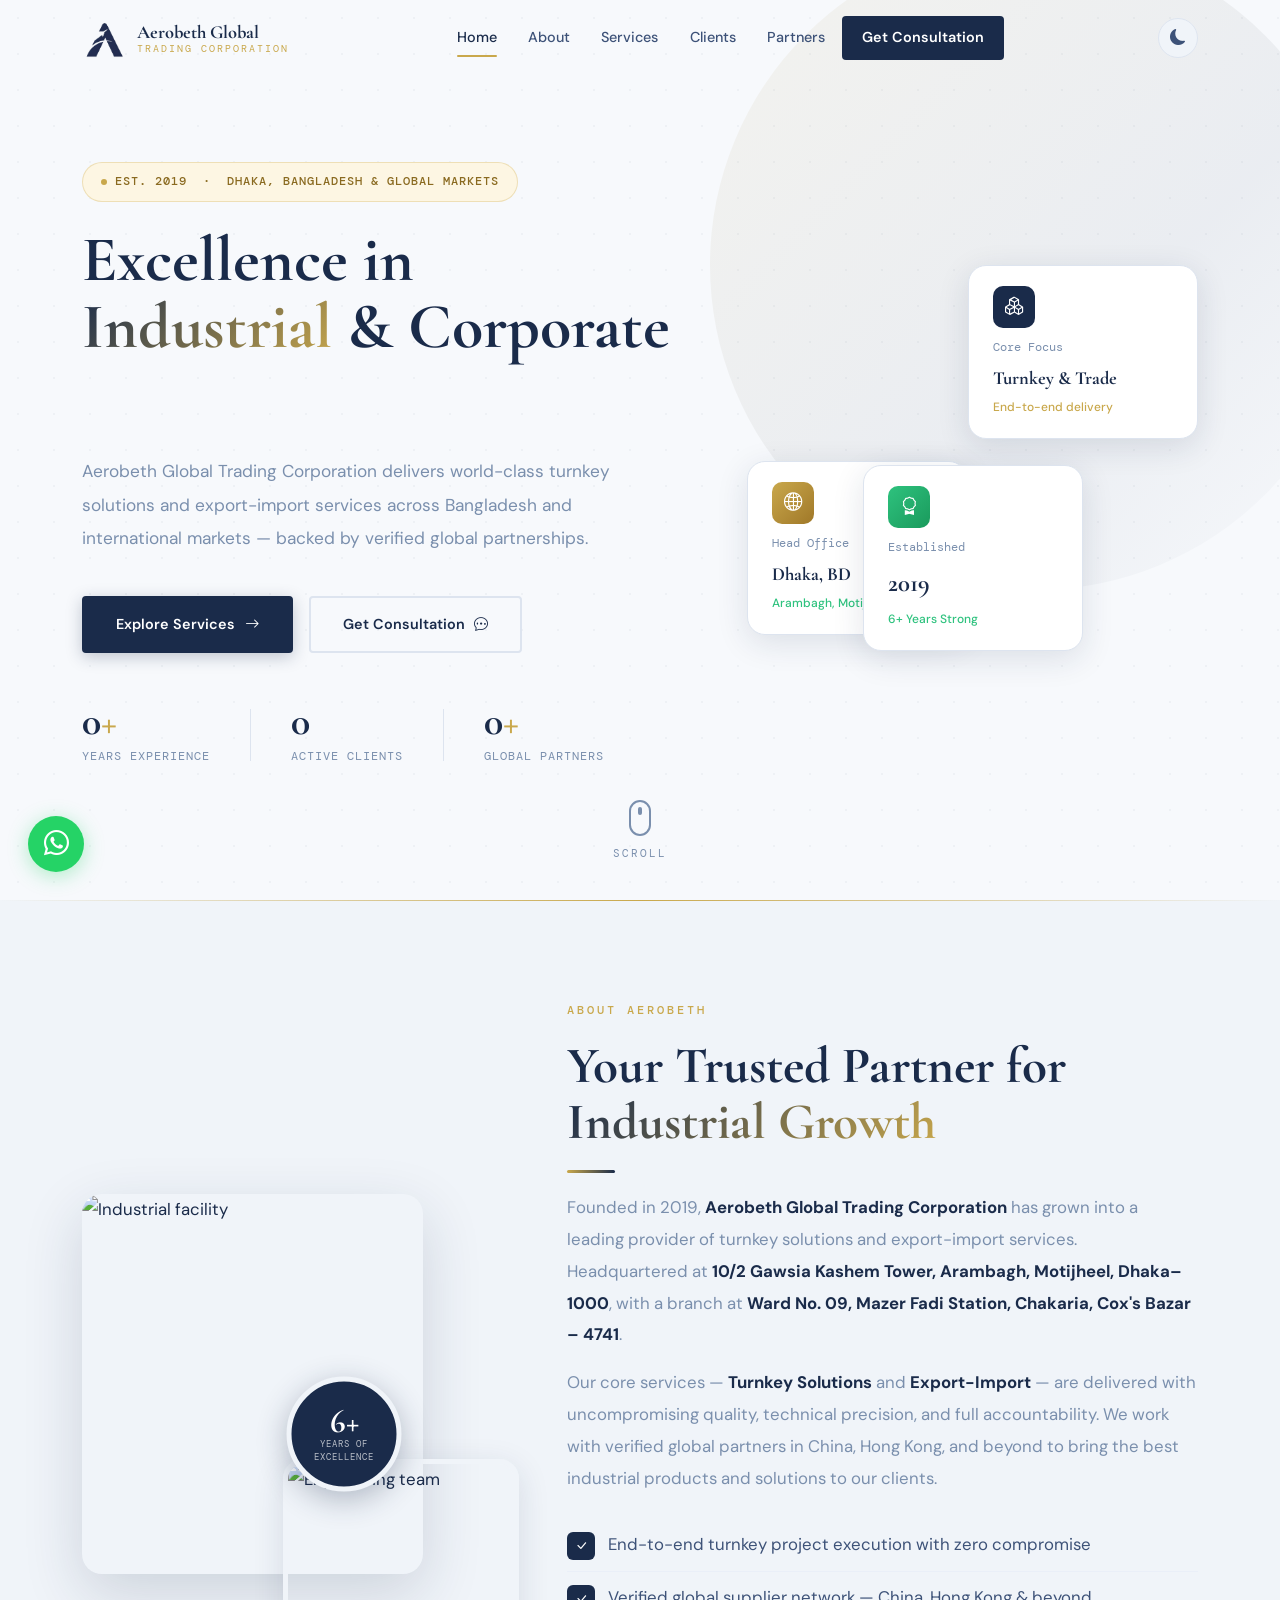
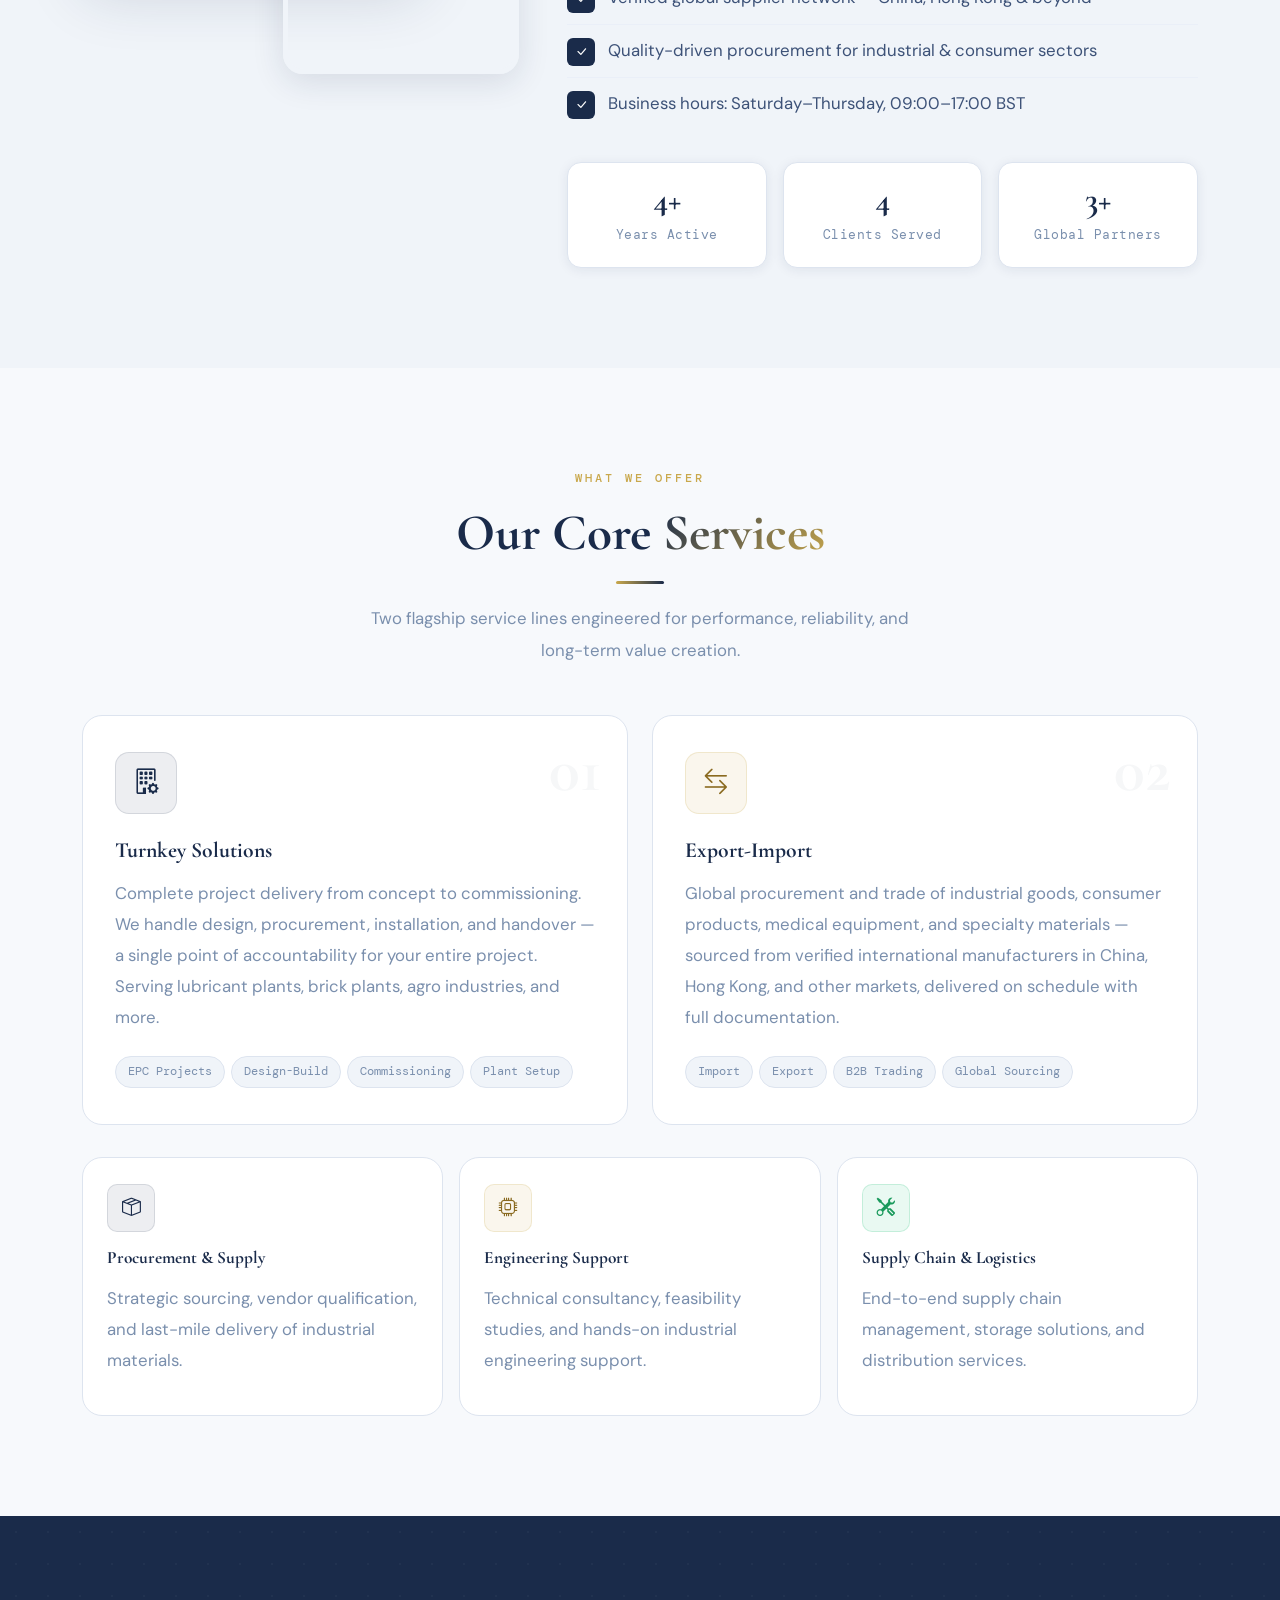
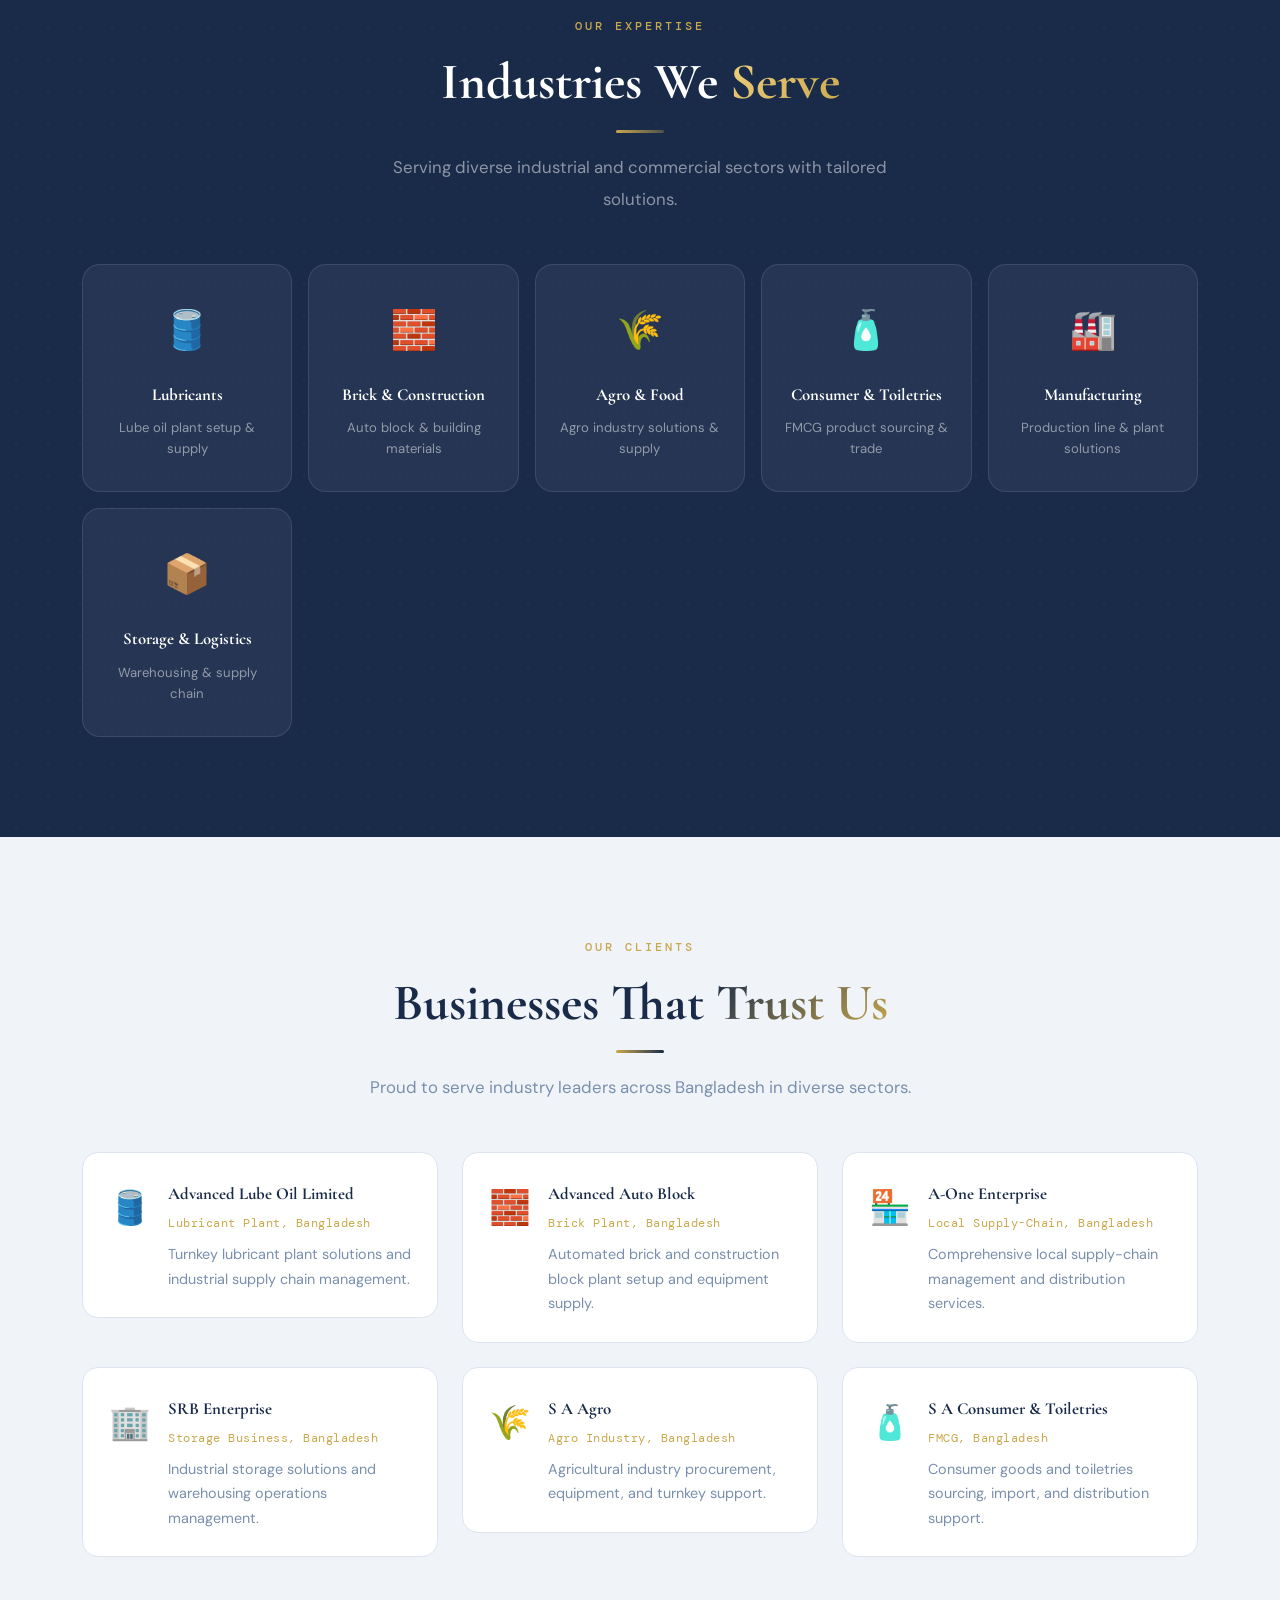
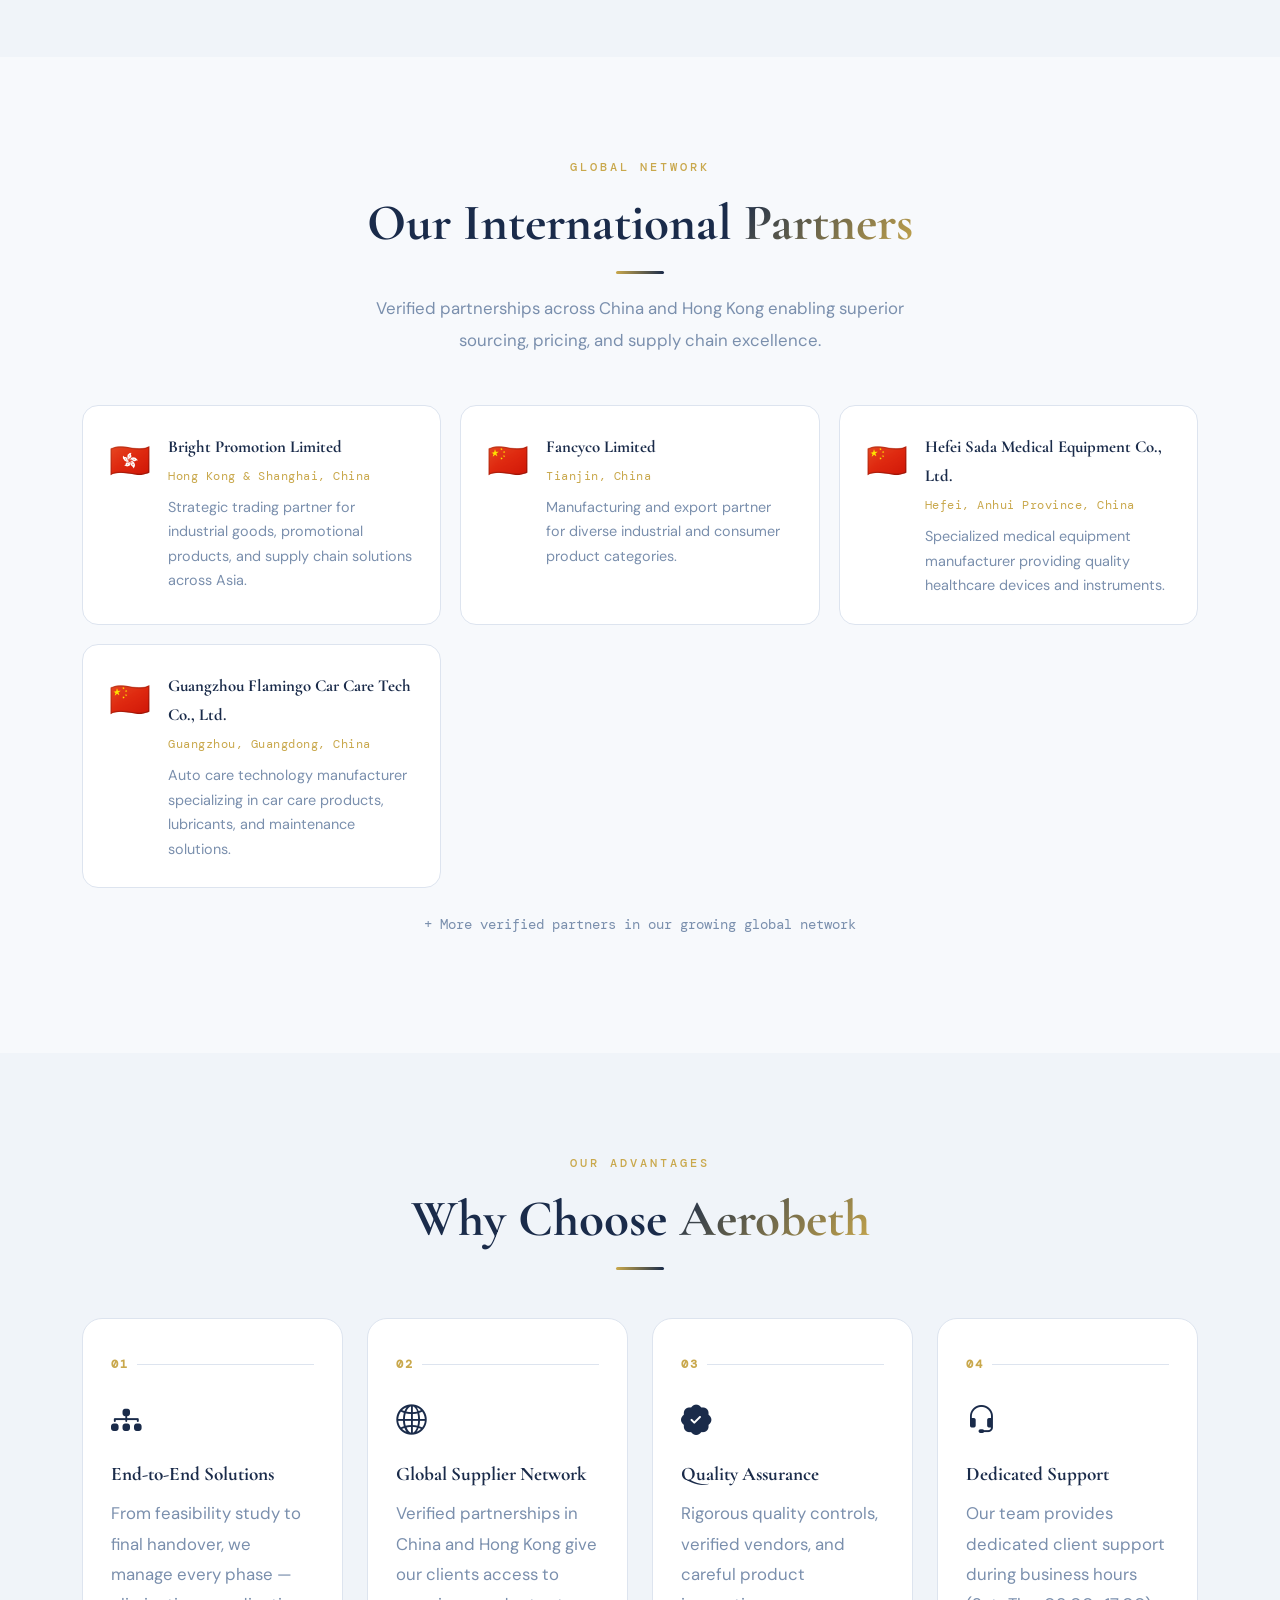
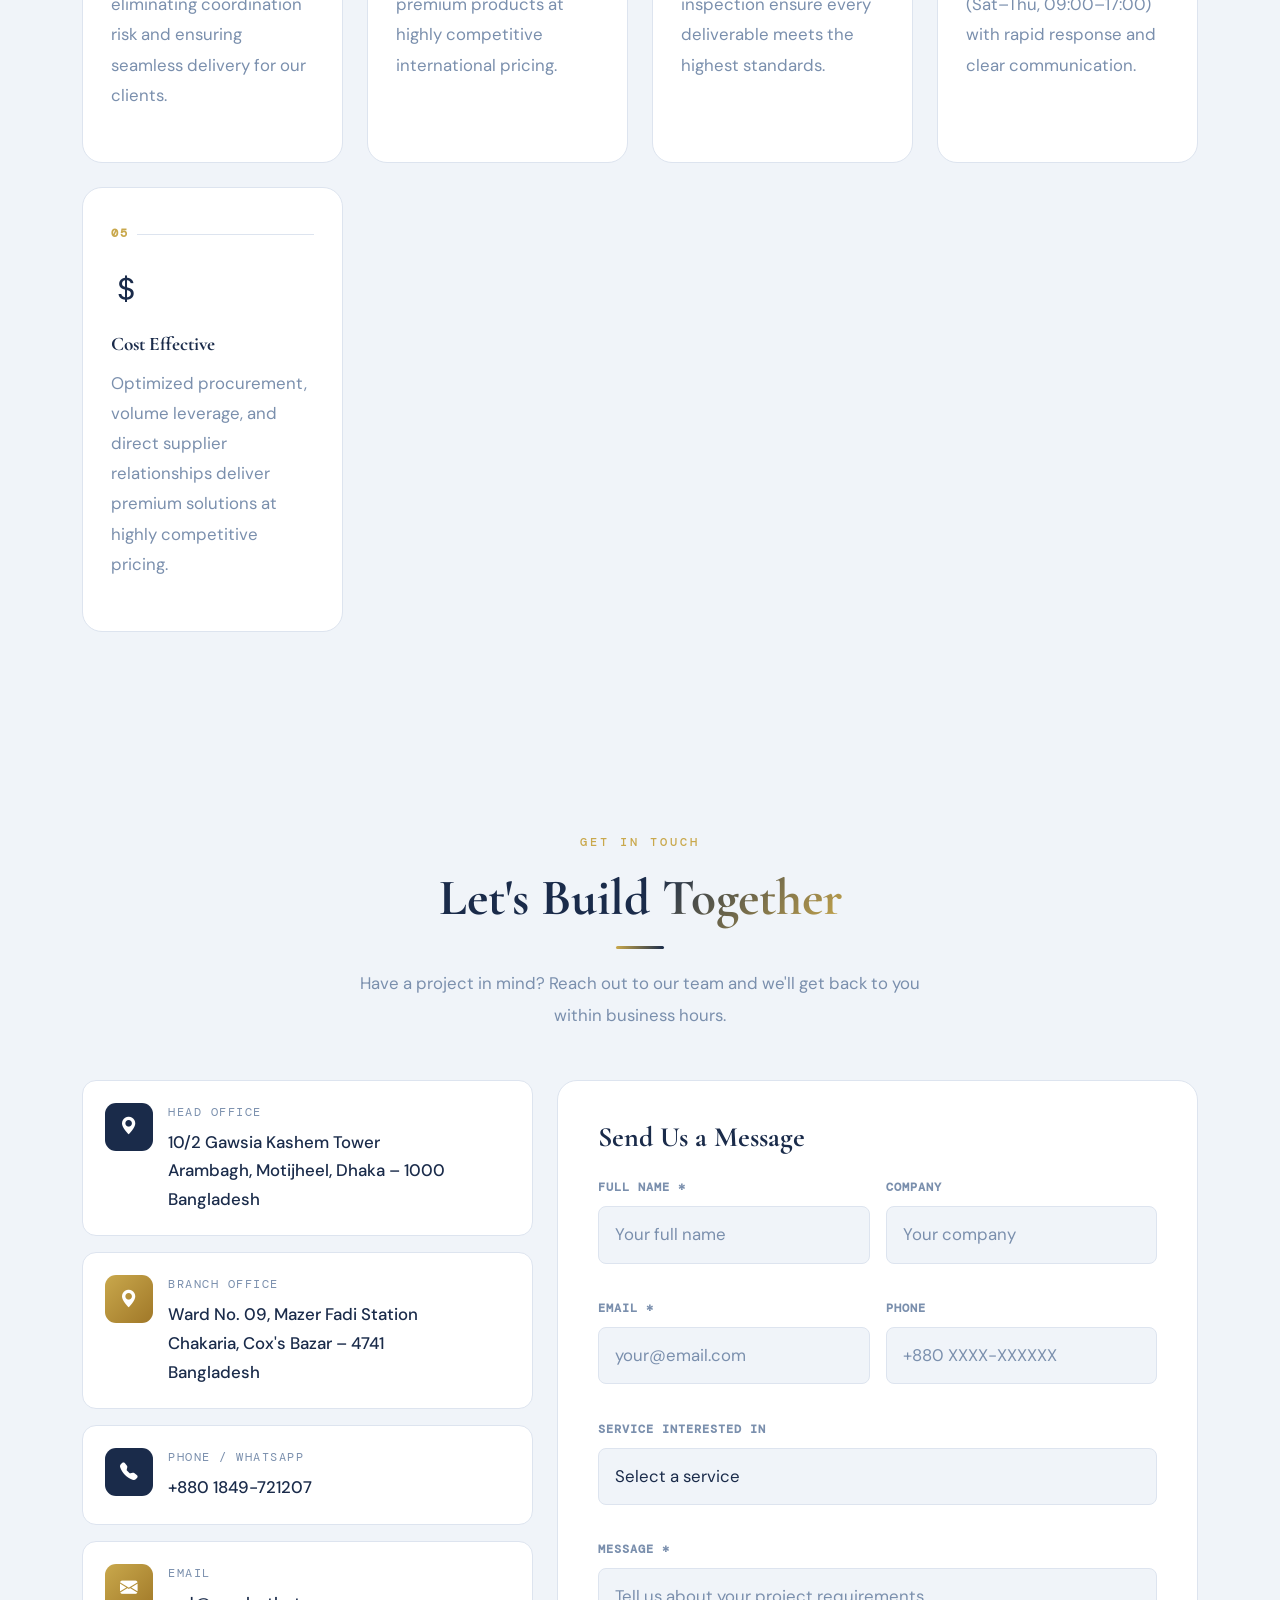
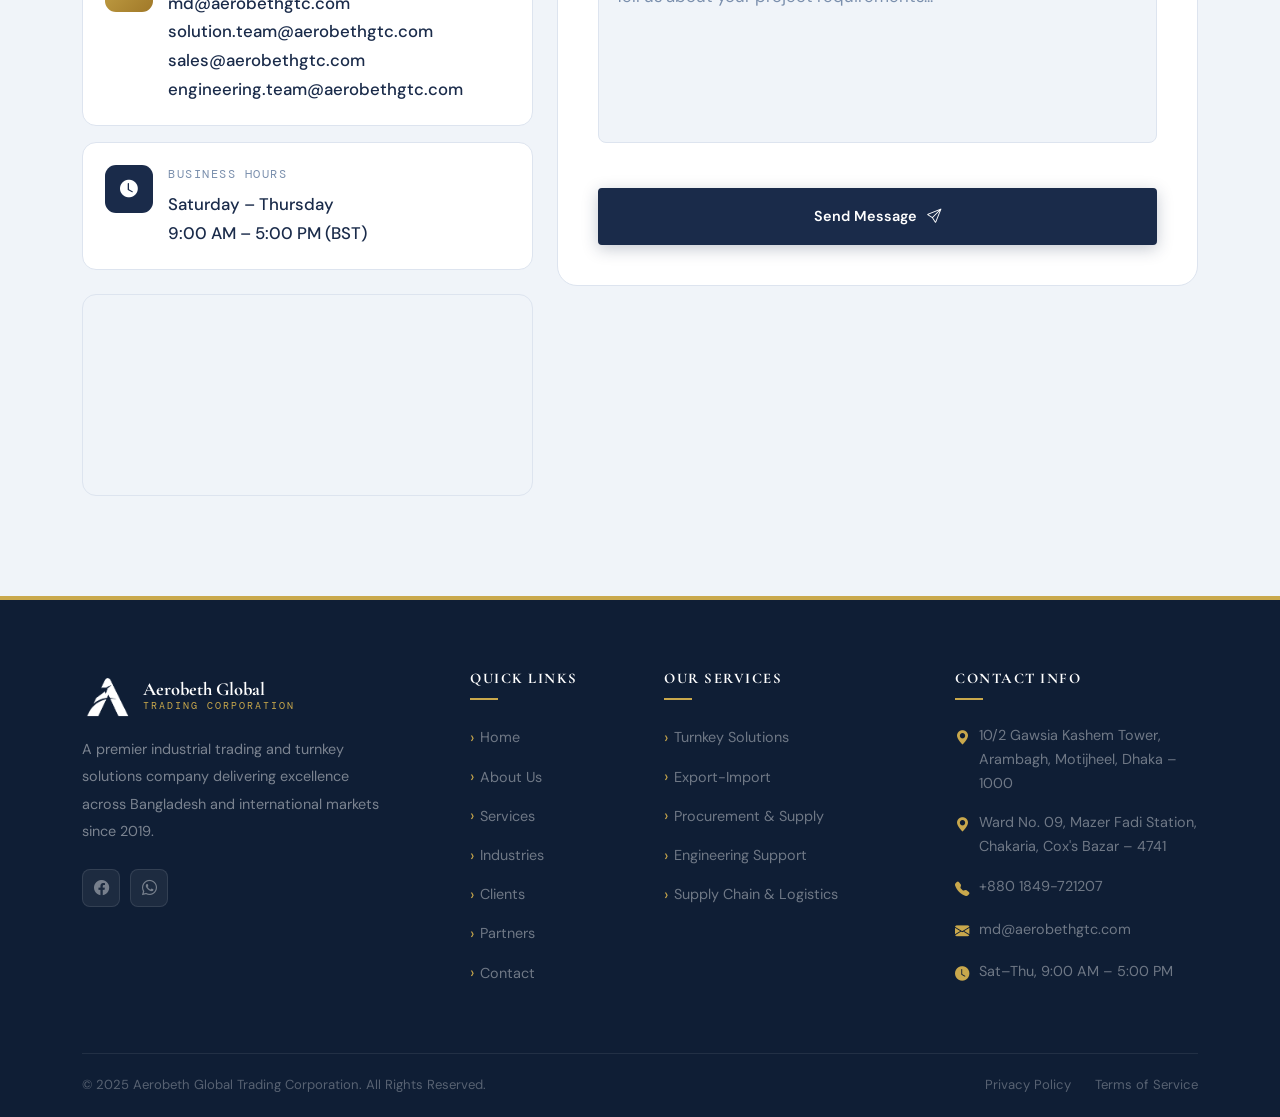
==== commit 7ac610e8: "00" ====
--- a/index.html
+++ b/index.html
@@ -2476,7 +2476,7 @@
         <div class="col-lg-4 col-md-6">
           <div class="footer-brand mb-3">
             <a href="#hero" class="navbar-brand-custom">
-              <img src="./assets/images/logo.png" class="footer-logo" style="width:50px;" alt="Aerobeth Global Logo">
+              <img src="./assets/images/logo.png" class="footer-logo" style="width:50px; filter: brightness(0) invert(1);" alt="Aerobeth Global Logo">
               <div class="brand-text">
                 <span class="brand-name">Aerobeth Global</span>
                 <span class="brand-tag">Trading Corporation</span>
